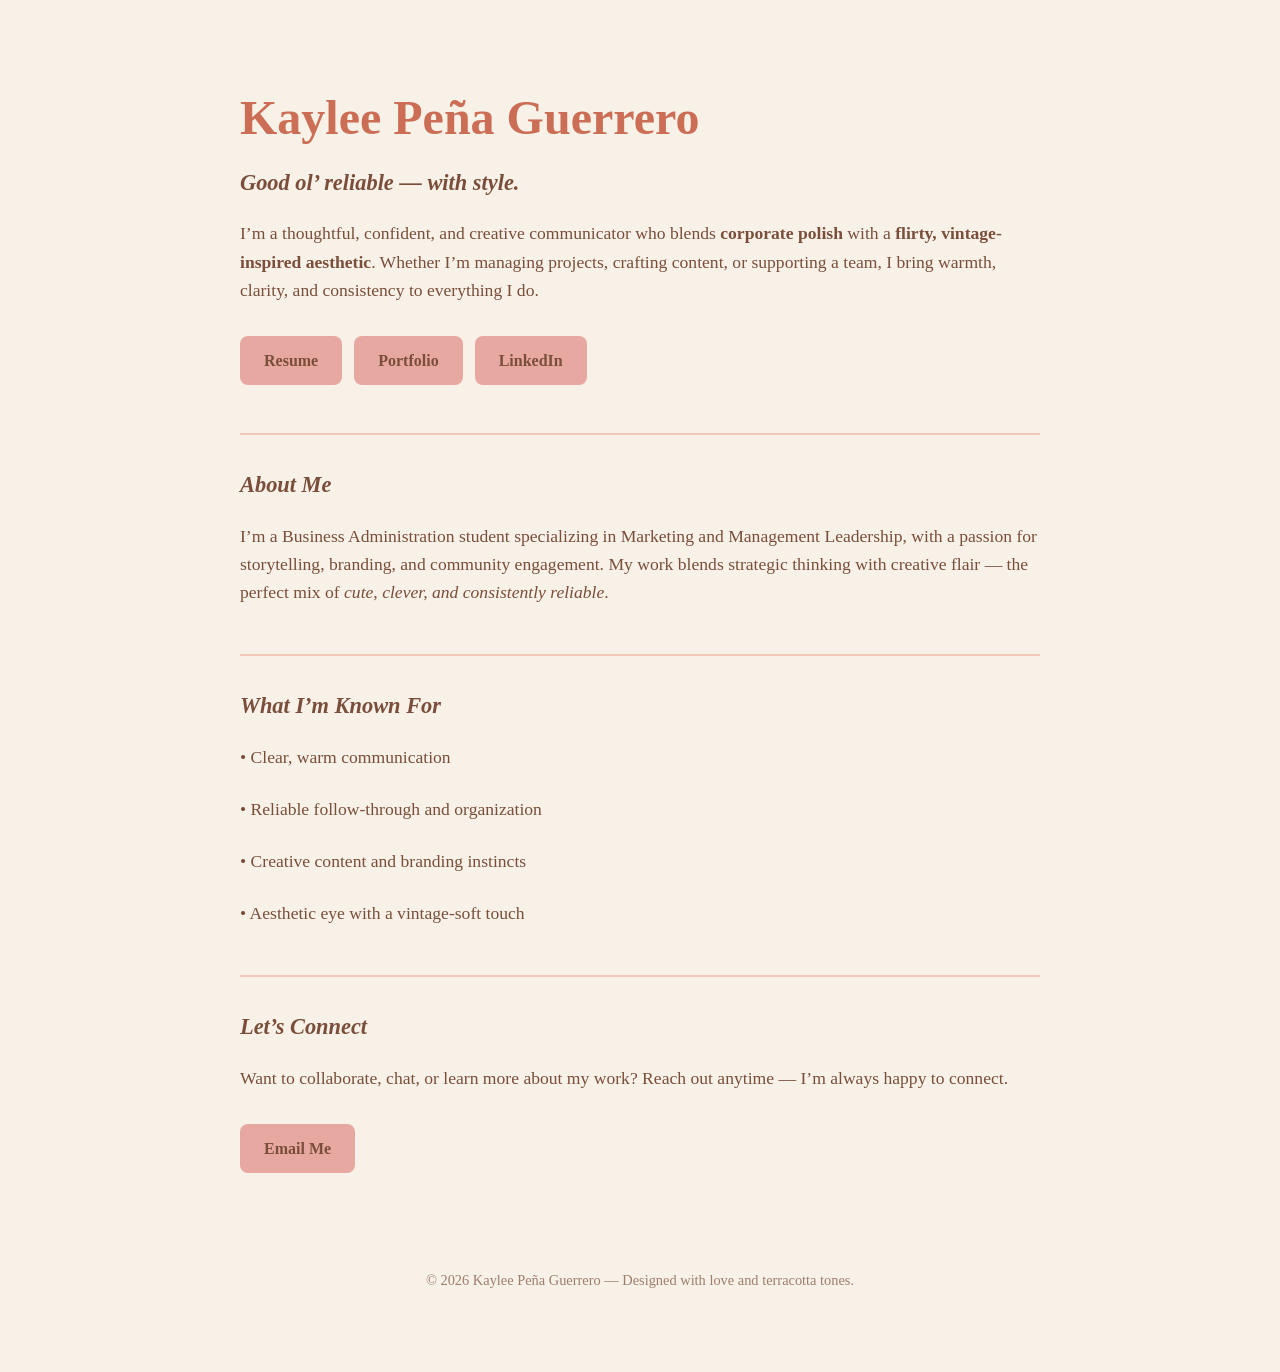
==== index.html @ cc45a19a "Add initial HTML structure for personal webpage This file contains the HTML structure and styling fo" ====
<!DOCTYPE html>
<html lang="en">
<head>
  <meta charset="UTF-8">
  <meta name="viewport" content="width=device-width, initial-scale=1.0">
  <title>Kaylee Peña Guerrero</title>

  <style>
    /* ---------- BRAND COLORS ---------- */
    :root {
      --blush: #E7A8A1;
      --peach: #F2C9B8;
      --cream: #F7F1E8;
      --terracotta: #CB6E55;
      --brown: #7A4E3A;
    }

    /* ---------- GLOBAL STYLES ---------- */
    body {
      margin: 0;
      padding: 0;
      font-family: "Georgia", serif;
      background-color: var(--cream);
      color: var(--brown);
      line-height: 1.6;
    }

    .container {
      max-width: 800px;
      margin: 0 auto;
      padding: 3rem 1.5rem;
    }

    h1 {
      font-size: 3rem;
      margin-bottom: 0.5rem;
      color: var(--terracotta);
      font-weight: 700;
    }

    h2 {
      font-size: 1.4rem;
      margin-top: 0;
      color: var(--brown);
      font-style: italic;
    }

    p {
      font-size: 1.1rem;
      margin-bottom: 1.5rem;
    }

    /* ---------- BUTTONS ---------- */
    .button {
      display: inline-block;
      padding: 0.75rem 1.5rem;
      margin: 0.5rem 0.5rem 0 0;
      background-color: var(--blush);
      color: var(--brown);
      text-decoration: none;
      border-radius: 8px;
      font-weight: bold;
      transition: 0.2s;
    }

    .button:hover {
      background-color: var(--terracotta);
      color: white;
    }

    /* ---------- SECTION DIVIDERS ---------- */
    .section {
      margin-top: 3rem;
      padding-top: 2rem;
      border-top: 2px solid var(--peach);
    }

    /* ---------- FOOTER ---------- */
    footer {
      text-align: center;
      margin-top: 4rem;
      padding: 2rem 0;
      font-size: 0.9rem;
      color: var(--brown);
      opacity: 0.7;
    }
  </style>
</head>

<body>
  <div class="container">

    <!-- ---------- HEADER ---------- -->
    <h1>Kaylee Peña Guerrero</h1>
    <h2>Good ol’ reliable — with style.</h2>

    <p>
      I’m a thoughtful, confident, and creative communicator who blends 
      <strong>corporate polish</strong> with a <strong>flirty, vintage-inspired aesthetic</strong>.
      Whether I’m managing projects, crafting content, or supporting a team, I bring warmth,
      clarity, and consistency to everything I do.
    </p>

    <!-- ---------- BUTTONS ---------- -->
    <a href="#" class="button">Resume</a>
    <a href="#" class="button">Portfolio</a>
    <a href="#" class="button">LinkedIn</a>

    <!-- ---------- ABOUT SECTION ---------- -->
    <div class="section">
      <h2>About Me</h2>
      <p>
        I’m a Business Administration student specializing in Marketing and Management Leadership,
        with a passion for storytelling, branding, and community engagement. My work blends
        strategic thinking with creative flair — the perfect mix of <em>cute, clever, and consistently reliable</em>.
      </p>
    </div>

    <!-- ---------- SKILLS SECTION ---------- -->
    <div class="section">
      <h2>What I’m Known For</h2>
      <p>• Clear, warm communication</p>
      <p>• Reliable follow-through and organization</p>
      <p>• Creative content and branding instincts</p>
      <p>• Aesthetic eye with a vintage-soft touch</p>
    </div>

    <!-- ---------- CONTACT SECTION ---------- -->
    <div class="section">
      <h2>Let’s Connect</h2>
      <p>
        Want to collaborate, chat, or learn more about my work?  
        Reach out anytime — I’m always happy to connect.
      </p>
      <a href="mailto:your-email@example.com" class="button">Email Me</a>
    </div>

    <!-- ---------- FOOTER ---------- -->
    <footer>
      © 2026 Kaylee Peña Guerrero — Designed with love and terracotta tones.
    </footer>

  </div>
</body>
</html>
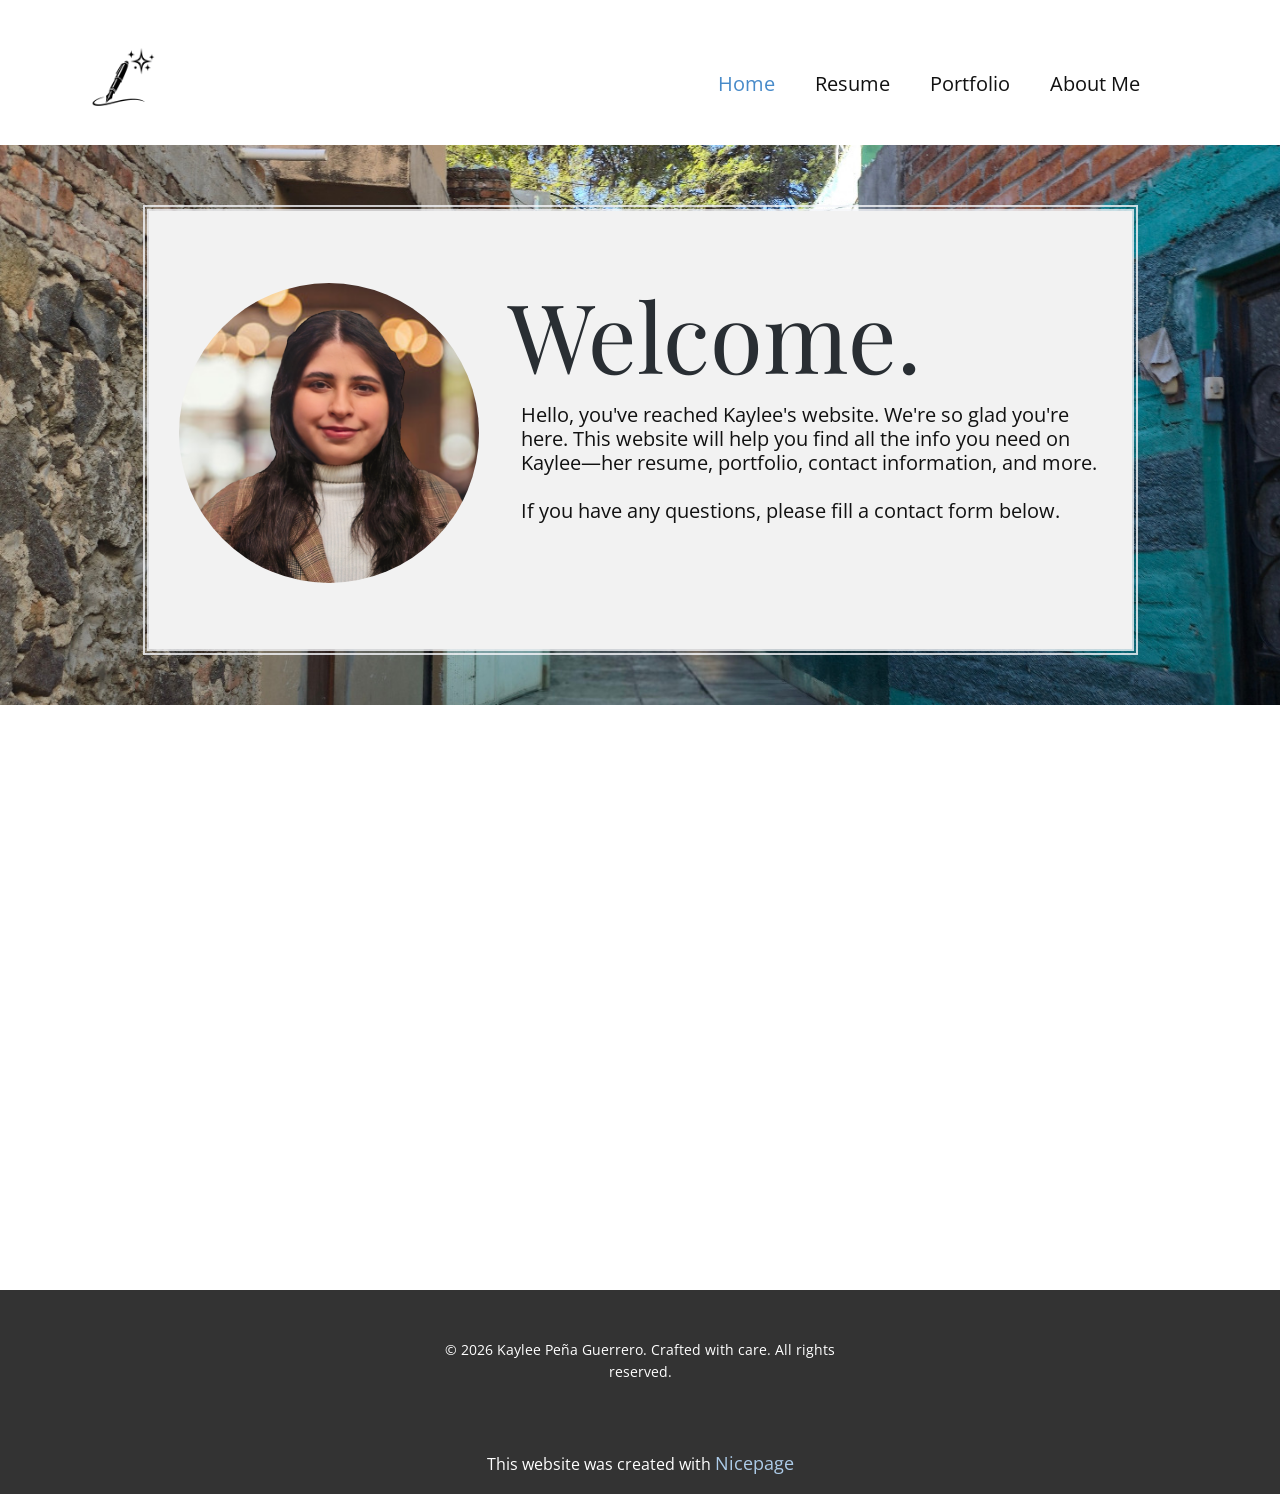
==== commit 4affff3b: "Add files via upload" ====
--- a/index.html
+++ b/index.html
@@ -1,145 +1,134 @@
 <!DOCTYPE html>
-<html lang="en">
-<head>
-  <meta charset="UTF-8">
-  <meta name="viewport" content="width=device-width, initial-scale=1.0">
-  <title>Kaylee Peña Guerrero</title>
-
-  <style>
-    /* ---------- BRAND COLORS ---------- */
-    :root {
-      --blush: #E7A8A1;
-      --peach: #F2C9B8;
-      --cream: #F7F1E8;
-      --terracotta: #CB6E55;
-      --brown: #7A4E3A;
-    }
-
-    /* ---------- GLOBAL STYLES ---------- */
-    body {
-      margin: 0;
-      padding: 0;
-      font-family: "Georgia", serif;
-      background-color: var(--cream);
-      color: var(--brown);
-      line-height: 1.6;
-    }
-
-    .container {
-      max-width: 800px;
-      margin: 0 auto;
-      padding: 3rem 1.5rem;
-    }
-
-    h1 {
-      font-size: 3rem;
-      margin-bottom: 0.5rem;
-      color: var(--terracotta);
-      font-weight: 700;
-    }
-
-    h2 {
-      font-size: 1.4rem;
-      margin-top: 0;
-      color: var(--brown);
-      font-style: italic;
-    }
-
-    p {
-      font-size: 1.1rem;
-      margin-bottom: 1.5rem;
-    }
-
-    /* ---------- BUTTONS ---------- */
-    .button {
-      display: inline-block;
-      padding: 0.75rem 1.5rem;
-      margin: 0.5rem 0.5rem 0 0;
-      background-color: var(--blush);
-      color: var(--brown);
-      text-decoration: none;
-      border-radius: 8px;
-      font-weight: bold;
-      transition: 0.2s;
-    }
-
-    .button:hover {
-      background-color: var(--terracotta);
-      color: white;
-    }
-
-    /* ---------- SECTION DIVIDERS ---------- */
-    .section {
-      margin-top: 3rem;
-      padding-top: 2rem;
-      border-top: 2px solid var(--peach);
-    }
-
-    /* ---------- FOOTER ---------- */
-    footer {
-      text-align: center;
-      margin-top: 4rem;
-      padding: 2rem 0;
-      font-size: 0.9rem;
-      color: var(--brown);
-      opacity: 0.7;
-    }
-  </style>
-</head>
-
-<body>
-  <div class="container">
-
-    <!-- ---------- HEADER ---------- -->
-    <h1>Kaylee Peña Guerrero</h1>
-    <h2>Good ol’ reliable — with style.</h2>
-
-    <p>
-      I’m a thoughtful, confident, and creative communicator who blends 
-      <strong>corporate polish</strong> with a <strong>flirty, vintage-inspired aesthetic</strong>.
-      Whether I’m managing projects, crafting content, or supporting a team, I bring warmth,
-      clarity, and consistency to everything I do.
-    </p>
-
-    <!-- ---------- BUTTONS ---------- -->
-    <a href="#" class="button">Resume</a>
-    <a href="#" class="button">Portfolio</a>
-    <a href="#" class="button">LinkedIn</a>
-
-    <!-- ---------- ABOUT SECTION ---------- -->
-    <div class="section">
-      <h2>About Me</h2>
-      <p>
-        I’m a Business Administration student specializing in Marketing and Management Leadership,
-        with a passion for storytelling, branding, and community engagement. My work blends
-        strategic thinking with creative flair — the perfect mix of <em>cute, clever, and consistently reliable</em>.
-      </p>
-    </div>
-
-    <!-- ---------- SKILLS SECTION ---------- -->
-    <div class="section">
-      <h2>What I’m Known For</h2>
-      <p>• Clear, warm communication</p>
-      <p>• Reliable follow-through and organization</p>
-      <p>• Creative content and branding instincts</p>
-      <p>• Aesthetic eye with a vintage-soft touch</p>
-    </div>
-
-    <!-- ---------- CONTACT SECTION ---------- -->
-    <div class="section">
-      <h2>Let’s Connect</h2>
-      <p>
-        Want to collaborate, chat, or learn more about my work?  
-        Reach out anytime — I’m always happy to connect.
-      </p>
-      <a href="mailto:your-email@example.com" class="button">Email Me</a>
-    </div>
-
-    <!-- ---------- FOOTER ---------- -->
-    <footer>
-      © 2026 Kaylee Peña Guerrero — Designed with love and terracotta tones.
-    </footer>
-
-  </div>
-</body>
-</html>
+<html style="font-size: 16px;" lang="en"><head>
+    <meta name="viewport" content="width=device-width, initial-scale=1.0">
+    <meta charset="utf-8">
+    <meta name="keywords" content="Welcome.​​, ​Get in Touch">
+    <meta name="description" content="">
+    <title>Home</title>
+    <link rel="stylesheet" href="nicepage.css" media="screen">
+<link rel="stylesheet" href="index.css" media="screen">
+    <script class="u-script" type="text/javascript" src="jquery.js" defer=""></script>
+    <script class="u-script" type="text/javascript" src="nicepage.js" defer=""></script>
+    <meta name="generator" content="Nicepage 8.3.10, nicepage.com">
+    
+    
+    
+    
+    
+    <link id="u-page-google-font" rel="stylesheet" href="https://fonts.googleapis.com/css2?display=swap&amp;family=Roboto:ital,wght@0,100;0,200;0,300;0,400;0,500;0,600;0,700;0,800;0,900;1,100;1,200;1,300;1,400;1,500;1,600;1,700;1,800;1,900&amp;family=Open+Sans:ital,wght@0,300;0,400;0,500;0,600;0,700;0,800;1,300;1,400;1,500;1,600;1,700;1,800&amp;family=Playfair+Display:ital,wght@0,400;0,500;0,600;0,700;0,800;0,900;1,400;1,500;1,600;1,700;1,800;1,900">
+    <script type="application/ld+json">{
+		"@context": "http://schema.org",
+		"@type": "Organization",
+		"name": "",
+		"url": "/",
+		"logo": "images/Copilot_20260319_022732.png"
+}</script>
+    <meta name="theme-color" content="#478ac9">
+    <meta property="og:title" content="Home">
+    <meta property="og:type" content="website">
+    <link rel="canonical" href="/">
+  <meta name="referrer" content="origin"><meta data-intl-tel-input-cdn-path="intlTelInput/"></head>
+  <body data-home-page="https://website6631540.nicepage.io/Home.html?version=8731c1a5-38ab-6ea3-031c-cf91dae11a46" data-home-page-title="Home" data-path-to-root="./" data-include-products="false" class="u-body u-clearfix u-xl-mode" data-lang="en"><header class="u-clearfix u-header u-header" id="header"><div class="u-clearfix u-sheet u-valign-middle-lg u-valign-middle-sm u-sheet-1">
+        <a href="./" data-page-id="214201753" class="u-image u-logo u-image-1" data-image-width="1024" data-image-height="1024">
+          <img src="images/Copilot_20260319_022732.png" class="u-logo-image u-logo-image-1" title="Home">
+        </a>
+        <nav class="u-menu u-menu-one-level u-offcanvas u-menu-1" role="navigation">
+          <div class="menu-collapse" style="font-size: 1.25rem; letter-spacing: 0px;">
+            <a class="u-button-style u-custom-left-right-menu-spacing u-custom-padding-bottom u-custom-top-bottom-menu-spacing u-hamburger-link u-nav-link u-text-active-palette-1-base u-text-hover-palette-2-base u-hamburger-link-1" href="#" tabindex="-1" aria-label="Open menu" aria-controls="70d4">
+              <svg class="u-svg-link" viewBox="0 0 24 24"><use xlink:href="#menu-hamburger"></use></svg>
+              <svg class="u-svg-content" version="1.1" id="menu-hamburger" viewBox="0 0 16 16" x="0px" y="0px" xmlns:xlink="http://www.w3.org/1999/xlink" xmlns="http://www.w3.org/2000/svg"><g><rect y="1" width="16" height="2"></rect><rect y="7" width="16" height="2"></rect><rect y="13" width="16" height="2"></rect>
+</g></svg>
+            </a>
+          </div>
+          <div class="u-custom-menu u-nav-container">
+            <ul class="u-nav u-unstyled u-nav-1" role="menubar"><li role="none" class="u-nav-item"><a role="menuitem" class="u-button-style u-nav-link u-text-active-palette-1-base u-text-hover-palette-2-base u-nav-link-2" href="./">Home</a>
+</li><li role="none" class="u-nav-item"><a role="menuitem" class="u-button-style u-nav-link u-text-active-palette-1-base u-text-hover-palette-2-base u-nav-link-2" href="Resume.html">Resume</a>
+</li><li role="none" class="u-nav-item"><a role="menuitem" class="u-button-style u-nav-link u-text-active-palette-1-base u-text-hover-palette-2-base u-nav-link-2" href="Portfolio.html">Portfolio</a>
+</li><li role="none" class="u-nav-item"><a role="menuitem" class="u-button-style u-nav-link u-text-active-palette-1-base u-text-hover-palette-2-base u-nav-link-2" href="About-Me.html">About Me</a>
+</li></ul>
+          </div>
+          <div class="u-custom-menu u-nav-container-collapse" id="70d4" role="region" aria-label="Menu panel">
+            <div class="u-black u-container-style u-inner-container-layout u-opacity u-opacity-95 u-sidenav">
+              <div class="u-inner-container-layout u-sidenav-overflow">
+                <div class="u-menu-close" tabindex="-1" aria-label="Close menu"></div>
+                <ul class="u-align-center u-nav u-popupmenu-items u-unstyled u-nav-2" role="menubar"><li role="none" class="u-nav-item"><a role="menuitem" class="u-button-style u-nav-link" href="./">Home</a>
+</li><li role="none" class="u-nav-item"><a role="menuitem" class="u-button-style u-nav-link" href="Resume.html">Resume</a>
+</li><li role="none" class="u-nav-item"><a role="menuitem" class="u-button-style u-nav-link" href="Portfolio.html">Portfolio</a>
+</li><li role="none" class="u-nav-item"><a role="menuitem" class="u-button-style u-nav-link" href="About-Me.html">About Me</a>
+</li></ul>
+              </div>
+            </div>
+            <div class="u-black u-menu-overlay u-opacity u-opacity-70"></div>
+          </div>
+        </nav>
+      </div></header>
+    <section class="u-clearfix u-image u-section-1" id="block-1" data-image-width="3000" data-image-height="4000">
+      <div class="u-clearfix u-sheet u-sheet-1">
+        <div class="u-align-left u-border-6 u-border-color-var u-container-align-left u-container-style u-gradient u-group u-group-1">
+          <div class="u-container-layout u-container-layout-1">
+            <h1 class="u-custom-font u-font-playfair-display u-text u-text-default u-text-palette-1-dark-3 u-title u-text-1">Welcome. </h1>
+            <img class="u-image u-image-circle u-preserve-proportions u-image-1" src="images/NeutralPinkModernCircleShapeLinkedInProfilePicture.png" alt="" data-image-width="800" data-image-height="800">
+            <h3 class="u-custom-font u-text u-text-font u-text-2">Hello, you've reached Kaylee's website. We're so glad you're here. This website will help you find all the info you need on Kaylee—​her resume, portfolio, contact information, and more.<br>
+              <br>If you have any questions, please fill a contact form below.
+            </h3>
+          </div>
+        </div>
+      </div>
+    </section>
+    <section class="u-align-center u-clearfix u-container-align-center u-section-2" id="block-3">
+      <div class="u-clearfix u-sheet u-valign-middle u-sheet-1">
+        <div class="data-layout-selected u-clearfix u-expanded-width u-gutter-22 u-layout-wrap u-layout-wrap-1">
+          <div class="u-layout">
+            <div class="u-layout-row">
+              <div class="u-align-center u-container-align-center u-container-align-center-md u-container-align-center-sm u-container-align-center-xs u-container-align-left-lg u-container-align-left-xl u-container-style u-layout-cell u-right-cell u-shape-rectangle u-size-26-lg u-size-26-xl u-size-60-md u-size-60-sm u-size-60-xs u-layout-cell-1" data-animation-name="customAnimationIn" data-animation-duration="1250" data-animation-delay="500">
+                <div class="u-container-layout u-container-layout-1">
+                  <h2 class="u-align-center-md u-align-center-sm u-align-center-xs u-align-left-lg u-align-left-xl u-text u-text-default u-text-1"> Get in Touch</h2>
+                  <p class="u-align-center-md u-align-center-sm u-align-center-xs u-align-left-lg u-align-left-xl u-text u-text-default u-text-2">Kaylee would love to connect with you. Please send her an email or fill out the contact form and she'll reach out. </p>
+                  <a href="#" class="u-active-none u-align-center-md u-align-center-sm u-align-center-xs u-border-1 u-border-active-palette-1-base u-border-hover-palette-1-base u-border-no-left u-border-no-right u-border-no-top u-border-palette-1-base u-btn u-button-link u-button-style u-hover-none u-none u-text-active-palette-1-base u-text-body-color u-text-hover-palette-1-base u-btn-1" data-animation-name="" data-animation-duration="0" data-animation-delay="0" data-animation-direction="">kayleepenaguerrero@gmail.com </a>
+                </div>
+              </div>
+              <div class="u-align-center u-container-align-center u-container-style u-layout-cell u-shape-rectangle u-size-34-lg u-size-34-xl u-size-60-md u-size-60-sm u-size-60-xs u-layout-cell-2" data-animation-name="customAnimationIn" data-animation-duration="1500" data-animation-delay="500">
+                <div class="u-container-layout u-valign-top u-container-layout-2">
+                  <div class="u-expanded-width u-form u-form-1">
+                    <form action="https://service.nicepagesrv.com/form/v4/form-process" class="u-clearfix u-form-spacing-15 u-form-vertical u-inner-form" style="padding: 0;" source="email" name="form">
+                      <div class="u-form-group u-form-name">
+                        <label for="name-daf4" class="u-label">Name</label>
+                        <input type="text" placeholder="Enter your Name" id="name-daf4" name="name" class="u-border-2 u-border-black u-border-no-left u-border-no-right u-border-no-top u-input u-input-rectangle" required="">
+                      </div>
+                      <div class="u-form-email u-form-group">
+                        <label for="email-daf4" class="u-label">Email</label>
+                        <input type="email" placeholder="Enter a valid email address" id="email-daf4" name="email" class="u-border-2 u-border-black u-border-no-left u-border-no-right u-border-no-top u-input u-input-rectangle" required="">
+                      </div>
+                      <div class="u-form-group u-form-message">
+                        <label for="message-daf4" class="u-label">Message</label>
+                        <textarea placeholder="" rows="4" cols="50" id="message-daf4" name="message" class="u-border-2 u-border-black u-border-no-left u-border-no-right u-border-no-top u-input u-input-rectangle" required=""></textarea>
+                      </div>
+                      <div class="u-align-left u-form-group u-form-submit">
+                        <a href="#" class="u-active-palette-2-light-3 u-border-none u-btn u-btn-round u-btn-submit u-button-style u-hover-palette-2-dark-1 u-palette-2-light-1 u-radius-50 u-btn-2">Submit</a>
+                        <input type="submit" value="submit" class="u-form-control-hidden">
+                      </div>
+                      <div class="u-form-send-message u-form-send-success">Thank you! Your message has been sent.</div>
+                      <div class="u-form-send-error u-form-send-message">Unable to send your message. Please fix errors then try again.</div>
+                      <input type="hidden" value="" name="recaptchaResponse">
+                      <input type="hidden" name="formServices" value="08a7476d-115b-514a-29f6-30521502b959">
+                    </form>
+                  </div>
+                </div>
+              </div>
+            </div>
+          </div>
+        </div>
+      </div>
+    </section>
+    
+    
+    
+    
+    <footer class="u-align-center u-clearfix u-container-align-center u-footer u-grey-80 u-footer" id="footer"><div class="u-clearfix u-sheet u-sheet-1">
+        <p class="u-align-center u-small-text u-text u-text-variant u-text-1">© 2026 Kaylee Peña Guerrero. Crafted with care. All rights reserved.<br>
+        </p>
+      </div></footer>
+    <section class="u-backlink u-clearfix u-grey-80"> This website was created with <a href="https://nicepage.com">Nicepage</a>
+    </section>
+  
+</body></html>
--- a/nicepage.css
+++ b/nicepage.css
@@ -0,0 +1,46380 @@
+/*begin-commonstyles library*//*!
+ * froala_editor v4.0.6 (https://www.froala.com/wysiwyg-editor)
+ * License https://froala.com/wysiwyg-editor/terms/
+ * Copyright 2014-2021 Froala Labs
+ */
+
+.fr-clearfix::after {
+  clear: both;
+  display: block;
+  content: "";
+  height: 0; }
+
+.fr-hide-by-clipping {
+  position: absolute;
+  width: 1px;
+  height: 1px;
+  padding: 0;
+  margin: -1px;
+  overflow: hidden;
+  clip: rect(0, 0, 0, 0);
+  border: 0; }
+
+.fr-view img.fr-rounded, .fr-view .fr-img-caption.fr-rounded img {
+  border-radius: 10px;
+  -moz-border-radius: 10px;
+  -webkit-border-radius: 10px;
+  -moz-background-clip: padding;
+  -webkit-background-clip: padding-box;
+  background-clip: padding-box; }
+
+.fr-view img.fr-shadow, .fr-view .fr-img-caption.fr-shadow img {
+  -webkit-box-shadow: 10px 10px 5px 0px #cccccc;
+  -moz-box-shadow: 10px 10px 5px 0px #cccccc;
+  box-shadow: 10px 10px 5px 0px #cccccc; }
+
+.fr-view img.fr-bordered, .fr-view .fr-img-caption.fr-bordered img {
+  border: solid 5px #CCC; }
+
+.fr-view img.fr-bordered {
+  -webkit-box-sizing: content-box;
+  -moz-box-sizing: content-box;
+  box-sizing: content-box; }
+
+.fr-view .fr-img-caption.fr-bordered img {
+  -webkit-box-sizing: border-box;
+  -moz-box-sizing: border-box;
+  box-sizing: border-box; }
+
+.fr-view {
+  word-wrap: break-word; }
+  .fr-view span[style~="color:"] a {
+    color: inherit; }
+  .fr-view strong {
+    font-weight: 700; }
+  .fr-view table[border='0'] td:not([class]), .fr-view table[border='0'] th:not([class]), .fr-view table[border='0'] td[class=""], .fr-view table[border='0'] th[class=""] {
+    border-width: 0px; }
+  .fr-view table {
+    border: none;
+    border-collapse: collapse;
+    empty-cells: show;
+    max-width: 100%; }
+    .fr-view table td {
+      min-width: 5px; }
+    .fr-view table.fr-dashed-borders td, .fr-view table.fr-dashed-borders th {
+      border-style: dashed; }
+    .fr-view table.fr-alternate-rows tbody tr:nth-child(2n) {
+      background: whitesmoke; }
+    .fr-view table td, .fr-view table th {
+      border: 1px solid #DDD; }
+      .fr-view table td:empty, .fr-view table th:empty {
+        height: 20px; }
+      .fr-view table td.fr-highlighted, .fr-view table th.fr-highlighted {
+        border: 1px double red; }
+      .fr-view table td.fr-thick, .fr-view table th.fr-thick {
+        border-width: 2px; }
+    .fr-view table th {
+      background: #ececec; }
+  .fr-view hr {
+    clear: both;
+    user-select: none;
+    -o-user-select: none;
+    -moz-user-select: none;
+    -khtml-user-select: none;
+    -webkit-user-select: none;
+    -ms-user-select: none;
+    break-after: always;
+    page-break-after: always; }
+  .fr-view .fr-file {
+    position: relative; }
+    .fr-view .fr-file::after {
+      position: relative;
+      content: "\1F4CE";
+      font-weight: normal; }
+  .fr-view pre {
+    white-space: pre-wrap;
+    word-wrap: break-word;
+    overflow: visible; }
+/*  .fr-view[dir="rtl"] blockquote {
+    border-left: none;
+    border-right: solid 2px #5E35B1;
+    margin-right: 0;
+    padding-right: 5px;
+    padding-left: 0; }
+    .fr-view[dir="rtl"] blockquote blockquote {
+      border-color: #00BCD4; }
+      .fr-view[dir="rtl"] blockquote blockquote blockquote {
+        border-color: #43A047; }
+  .fr-view blockquote {
+    border-left: solid 2px #5E35B1;
+    margin-left: 0;
+    padding-left: 5px;
+    color: #5E35B1; }
+    .fr-view blockquote blockquote {
+      border-color: #00BCD4;
+      color: #00BCD4; }
+      .fr-view blockquote blockquote blockquote {
+        border-color: #43A047;
+        color: #43A047; } */
+  .fr-view span.fr-emoticon {
+    font-weight: normal;
+    font-family: "Apple Color Emoji","Segoe UI Emoji","NotoColorEmoji","Segoe UI Symbol","Android Emoji","EmojiSymbols";
+    display: inline;
+    line-height: 0; }
+    .fr-view span.fr-emoticon.fr-emoticon-img {
+      background-repeat: no-repeat !important;
+      font-size: inherit;
+      height: 1em;
+      width: 1em;
+      min-height: 20px;
+      min-width: 20px;
+      display: inline-block;
+      margin: -.1em .1em .1em;
+      line-height: 1;
+      vertical-align: middle; }
+  .fr-view .fr-text-gray {
+    color: #AAA !important; }
+  .fr-view .fr-text-bordered {
+    border-top: solid 1px #222;
+    border-bottom: solid 1px #222;
+    padding: 10px 0; }
+  .fr-view .fr-text-spaced {
+    letter-spacing: 1px; }
+  .fr-view .fr-text-uppercase {
+    text-transform: uppercase; }
+  .fr-view .fr-class-highlighted {
+    background-color: #ffff00; }
+  .fr-view .fr-class-code {
+    border-color: #cccccc;
+    border-radius: 2px;
+    -moz-border-radius: 2px;
+    -webkit-border-radius: 2px;
+    -moz-background-clip: padding;
+    -webkit-background-clip: padding-box;
+    background-clip: padding-box;
+    background: #f5f5f5;
+    padding: 10px;
+    font-family: "Courier New", Courier, monospace; }
+  .fr-view .fr-class-transparency {
+    opacity: 0.5; }
+  .fr-view img {
+    position: relative;
+    max-width: 100%; }
+    .fr-view img.fr-dib {
+      margin: 10px auto;
+      display: block;
+      float: none;
+      vertical-align: top; }
+      .fr-view img.fr-dib.fr-fil {
+        margin-left: 0;
+        text-align: left; }
+      .fr-view img.fr-dib.fr-fir {
+        margin-right: 0;
+        text-align: right; }
+    .fr-view img.fr-dii {
+      display: inline-block;
+      float: none;
+      vertical-align: bottom;
+      margin-left: 5px;
+      margin-right: 5px;
+      max-width: calc(100% - (2 * 5px)); }
+      .fr-view img.fr-dii.fr-fil {
+        float: left;
+        margin: 10px 15px 10px 0;
+        max-width: calc(100% - 5px); }
+      .fr-view img.fr-dii.fr-fir {
+        float: right;
+        margin: 10px 0 10px 15px;
+        max-width: calc(100% - 5px); }
+  .fr-view span.fr-img-caption {
+    position: relative;
+    max-width: 100%; }
+    .fr-view span.fr-img-caption.fr-dib {
+      margin: 5px auto;
+      display: block;
+      float: none;
+      vertical-align: top; }
+      .fr-view span.fr-img-caption.fr-dib.fr-fil {
+        margin-left: 0;
+        text-align: left; }
+      .fr-view span.fr-img-caption.fr-dib.fr-fir {
+        margin-right: 0;
+        text-align: right; }
+    .fr-view span.fr-img-caption.fr-dii {
+      display: inline-block;
+      float: none;
+      vertical-align: bottom;
+      margin-left: 5px;
+      margin-right: 5px;
+      max-width: calc(100% - (2 * 5px)); }
+      .fr-view span.fr-img-caption.fr-dii.fr-fil {
+        float: left;
+        margin: 5px 5px 5px 0;
+        max-width: calc(100% - 5px); }
+      .fr-view span.fr-img-caption.fr-dii.fr-fir {
+        float: right;
+        margin: 5px 0 5px 5px;
+        max-width: calc(100% - 5px); }
+  .fr-view .fr-video {
+    text-align: center;
+    position: relative; }
+    .fr-view .fr-video.fr-rv {
+      padding-bottom: 56.25%;
+      padding-top: 30px;
+      height: 0;
+      overflow: hidden; }
+      .fr-view .fr-video.fr-rv > iframe, .fr-view .fr-video.fr-rv object, .fr-view .fr-video.fr-rv embed {
+        position: absolute !important;
+        top: 0;
+        left: 0;
+        width: 100%;
+        height: 100%; }
+    .fr-view .fr-video > * {
+      -webkit-box-sizing: content-box;
+      -moz-box-sizing: content-box;
+      box-sizing: content-box;
+      max-width: 100%;
+      border: none; }
+    .fr-view .fr-video.fr-dvb {
+      display: block;
+      clear: both; }
+      .fr-view .fr-video.fr-dvb.fr-fvl {
+        text-align: left; }
+      .fr-view .fr-video.fr-dvb.fr-fvr {
+        text-align: right; }
+    .fr-view .fr-video.fr-dvi {
+      display: inline-block; }
+      .fr-view .fr-video.fr-dvi.fr-fvl {
+        float: left; }
+      .fr-view .fr-video.fr-dvi.fr-fvr {
+        float: right; }
+  .fr-view a.fr-strong {
+    font-weight: 700; }
+  .fr-view a.fr-green {
+    color: green; }
+  .fr-view .fr-img-caption {
+    text-align: center; }
+    .fr-view .fr-img-caption .fr-img-wrap {
+      padding: 0;
+      margin: auto;
+      text-align: center;
+      width: 100%; }
+      .fr-view .fr-img-caption .fr-img-wrap a {
+        display: block; }
+      .fr-view .fr-img-caption .fr-img-wrap img {
+        display: block;
+        margin: auto;
+        width: 100%; }
+      .fr-view .fr-img-caption .fr-img-wrap > span {
+        margin: auto;
+        display: block;
+        padding: 5px 5px 10px;
+        font-size: 14px;
+        font-weight: initial;
+        -webkit-box-sizing: border-box;
+        -moz-box-sizing: border-box;
+        box-sizing: border-box;
+        -webkit-opacity: 0.9;
+        -moz-opacity: 0.9;
+        opacity: 0.9;
+        -ms-filter: "progid:DXImageTransform.Microsoft.Alpha(Opacity=0)";
+        width: 100%;
+        text-align: center; }
+  .fr-view button.fr-rounded, .fr-view input.fr-rounded, .fr-view textarea.fr-rounded {
+    border-radius: 10px;
+    -moz-border-radius: 10px;
+    -webkit-border-radius: 10px;
+    -moz-background-clip: padding;
+    -webkit-background-clip: padding-box;
+    background-clip: padding-box; }
+  .fr-view button.fr-large, .fr-view input.fr-large, .fr-view textarea.fr-large {
+    font-size: 24px; }
+
+/**
+ * Image style.
+ */
+a.fr-view.fr-strong {
+  font-weight: 700; }
+a.fr-view.fr-green {
+  color: green; }
+
+/**
+ * Link style.
+ */
+img.fr-view {
+  position: relative;
+  max-width: 100%; }
+  img.fr-view.fr-dib {
+    margin: 5px auto;
+    display: block;
+    float: none;
+    vertical-align: top; }
+    img.fr-view.fr-dib.fr-fil {
+      margin-left: 0;
+      text-align: left; }
+    img.fr-view.fr-dib.fr-fir {
+      margin-right: 0;
+      text-align: right; }
+  img.fr-view.fr-dii {
+    display: inline-block;
+    float: none;
+    vertical-align: bottom;
+    margin-left: 5px;
+    margin-right: 5px;
+    max-width: calc(100% - (2 * 5px)); }
+    img.fr-view.fr-dii.fr-fil {
+      float: left;
+      margin: 5px 5px 5px 0;
+      max-width: calc(100% - 5px); }
+    img.fr-view.fr-dii.fr-fir {
+      float: right;
+      margin: 5px 0 5px 5px;
+      max-width: calc(100% - 5px); }
+
+span.fr-img-caption.fr-view {
+  position: relative;
+  max-width: 100%; }
+  span.fr-img-caption.fr-view.fr-dib {
+    margin: 5px auto;
+    display: block;
+    float: none;
+    vertical-align: top; }
+    span.fr-img-caption.fr-view.fr-dib.fr-fil {
+      margin-left: 0;
+      text-align: left; }
+    span.fr-img-caption.fr-view.fr-dib.fr-fir {
+      margin-right: 0;
+      text-align: right; }
+  span.fr-img-caption.fr-view.fr-dii {
+    display: inline-block;
+    float: none;
+    vertical-align: bottom;
+    margin-left: 5px;
+    margin-right: 5px;
+    max-width: calc(100% - (2 * 5px)); }
+    span.fr-img-caption.fr-view.fr-dii.fr-fil {
+      float: left;
+      margin: 5px 5px 5px 0;
+      max-width: calc(100% - 5px); }
+    span.fr-img-caption.fr-view.fr-dii.fr-fir {
+      float: right;
+      margin: 5px 0 5px 5px;
+      max-width: calc(100% - 5px); }
+/*end-commonstyles library*/@charset "UTF-8";
+.u-hidden-block {
+  visibility: hidden!important;
+}
+.u-locked-block {
+  pointer-events: none!important;
+}
+/*! normalize.css v4.1.1 | MIT License | github.com/necolas/normalize.css */
+html {
+  font-family: sans-serif;
+  -ms-text-size-adjust: 100%;
+  -webkit-text-size-adjust: 100%;
+}
+body {
+  margin: 0;
+}
+article,
+aside,
+details,
+figcaption,
+figure,
+footer,
+header,
+main,
+menu,
+nav,
+section,
+summary {
+  display: block;
+}
+audio,
+canvas,
+progress,
+video {
+  display: inline-block;
+}
+audio:not([controls]) {
+  display: none;
+  height: 0;
+}
+progress {
+  vertical-align: baseline;
+}
+template,
+[hidden] {
+  display: none;
+}
+a {
+  background-color: transparent;
+  -webkit-text-decoration-skip: objects;
+}
+a:active,
+a:hover {
+  outline-width: 0;
+}
+abbr[title] {
+  border-bottom: none;
+  text-decoration: underline;
+}
+b,
+strong {
+  font-weight: inherit;
+  font-weight: bold;
+}
+dfn {
+  font-style: italic;
+}
+h1 {
+  font-size: 2em;
+  margin: 0.67em 0;
+}
+mark {
+  background-color: #ff0;
+  color: #000;
+}
+small {
+  font-size: 80%;
+}
+sub,
+sup {
+  font-size: 75%;
+  line-height: 0;
+  position: relative;
+  vertical-align: baseline;
+}
+sub {
+  bottom: -0.25em;
+}
+sup {
+  top: -0.5em;
+}
+img {
+  border-style: none;
+}
+svg:not(:root) {
+  overflow: hidden;
+}
+code,
+kbd,
+pre,
+samp {
+  font-family: monospace,monospace;
+  font-size: 1em;
+}
+hr {
+  box-sizing: content-box;
+  height: 0;
+  overflow: visible;
+}
+button,
+input,
+optgroup,
+select,
+textarea {
+  color: inherit;
+  font: inherit;
+  margin: 0;
+}
+optgroup {
+  font-weight: 700;
+}
+button,
+input {
+  overflow: visible;
+}
+button,
+select {
+  text-transform: none;
+}
+button,
+html [type="button"],
+[type="reset"],
+[type="submit"] {
+  -webkit-appearance: button;
+}
+button::-moz-focus-inner,
+[type="button"]::-moz-focus-inner,
+[type="reset"]::-moz-focus-inner,
+[type="submit"]::-moz-focus-inner {
+  border-style: none;
+  padding: 0;
+}
+button:-moz-focusring,
+[type="button"]:-moz-focusring,
+[type="reset"]:-moz-focusring,
+[type="submit"]:-moz-focusring {
+  outline: 1px dotted ButtonText;
+}
+fieldset {
+  border: 1px solid silver;
+  margin: 0 2px;
+  padding: 0.35em 0.625em 0.75em;
+}
+legend {
+  box-sizing: border-box;
+  color: inherit;
+  display: table;
+  max-width: 100%;
+  padding: 0;
+  white-space: normal;
+}
+textarea {
+  overflow: auto;
+  outline: none;
+}
+button,
+select,
+input,
+textarea {
+  outline: none;
+}
+[type="checkbox"],
+[type="radio"] {
+  box-sizing: border-box;
+  padding: 0;
+}
+[type="number"]::-webkit-inner-spin-button,
+[type="number"]::-webkit-outer-spin-button {
+  height: auto;
+}
+[type="search"] {
+  -webkit-appearance: textfield;
+  outline-offset: -2px;
+}
+[type="search"]::-webkit-search-cancel-button,
+[type="search"]::-webkit-search-decoration {
+  -webkit-appearance: none;
+}
+::-webkit-input-placeholder {
+  color: inherit;
+  opacity: 0.54;
+}
+::-webkit-file-upload-button {
+  -webkit-appearance: button;
+  font: inherit;
+}
+ul,
+ol {
+  padding-left: 20px;
+}
+/* Fade effect */
+/* Over effect */
+/* Slide effect */
+/* Over and Slide effect */
+/* Flip Left effect */
+/* Flip Right effect */
+/* Flip Top effect */
+/* Flip Bottom effect */
+/* Wobble Left effect */
+/* Wobble Right effect */
+/* Wobble top effect */
+/* Wobble bottom effect */
+/* Zoom and Rotate Effects */
+/* Utility */
+.u-over-slide {
+  position: absolute;
+  left: 0;
+  top: 0;
+  width: 100%;
+  height: 100%;
+}
+.u-background-effect {
+  overflow: hidden;
+}
+.u-background-effect ~ .u-container-layout {
+  cursor: pointer;
+}
+/* Fade effect */
+.u-effect-fade .u-over-slide {
+  opacity: 0;
+  transition: all 500ms ease;
+}
+.u-effect-fade:hover .u-over-slide,
+.u-effect-fade.u-effect-active .u-over-slide {
+  opacity: 1;
+}
+/* Over effect */
+.u-effect-over-left .u-over-slide {
+  transform: translate(-100%, 0);
+  transition: all 500ms ease;
+}
+.u-effect-over-left:hover .u-over-slide,
+.u-effect-over-left.u-effect-active .u-over-slide {
+  transform: translate(0, 0);
+}
+.u-effect-over-right .u-over-slide {
+  transform: translate(100%, 0);
+  transition: all 500ms ease;
+}
+.u-effect-over-right:hover .u-over-slide,
+.u-effect-over-right.u-effect-active .u-over-slide {
+  transform: translate(0, 0);
+}
+.u-effect-over-top .u-over-slide {
+  transform: translate(0, -100%);
+  transition: all 500ms ease;
+}
+.u-effect-over-top:hover .u-over-slide,
+.u-effect-over-top.u-effect-active .u-over-slide {
+  transform: translate(0, 0);
+}
+.u-effect-over-bottom .u-over-slide {
+  transform: translate(0, 100%);
+  transition: all 500ms ease;
+}
+.u-effect-over-bottom:hover .u-over-slide,
+.u-effect-over-bottom.u-effect-active .u-over-slide {
+  transform: translate(0, 0);
+}
+.u-effect-over-topleft .u-over-slide {
+  transform: translate(-100%, -100%);
+  transition: all 500ms ease;
+}
+.u-effect-over-topleft:hover .u-over-slide,
+.u-effect-over-topleft.u-effect-active .u-over-slide {
+  transform: translate(0, 0);
+}
+.u-effect-over-topright .u-over-slide {
+  transform: translate(100%, -100%);
+  transition: all 500ms ease;
+}
+.u-effect-over-topright:hover .u-over-slide,
+.u-effect-over-topright.u-effect-active .u-over-slide {
+  transform: translate(0, 0);
+}
+.u-effect-over-bottomleft .u-over-slide {
+  transform: translate(-100%, 100%);
+  transition: all 500ms ease;
+}
+.u-effect-over-bottomleft:hover .u-over-slide,
+.u-effect-over-bottomleft.u-effect-active .u-over-slide {
+  transform: translate(0, 0);
+}
+.u-effect-over-bottomright .u-over-slide {
+  transform: translate(100%, 100%);
+  transition: all 500ms ease;
+}
+.u-effect-over-bottomright:hover .u-over-slide,
+.u-effect-over-bottomright.u-effect-active .u-over-slide {
+  transform: translate(0, 0);
+}
+/* Slide effect */
+.u-effect-slide-left .u-over-slide {
+  transform: translate(-100%, 0);
+  transition: all 500ms ease;
+}
+.u-effect-slide-left:hover .u-over-slide,
+.u-effect-slide-left.u-effect-active .u-over-slide {
+  transform: translate(0, 0);
+}
+.u-effect-slide-left .u-back-slide {
+  transition: all 500ms ease;
+}
+.u-effect-slide-left:hover .u-back-slide,
+.u-effect-slide-left.u-effect-active .u-back-slide {
+  transform: translate(100%, 0);
+}
+.u-effect-slide-right .u-over-slide {
+  transform: translate(100%, 0);
+  transition: all 500ms ease;
+}
+.u-effect-slide-right:hover .u-over-slide,
+.u-effect-slide-right.u-effect-active .u-over-slide {
+  transform: translate(0, 0);
+}
+.u-effect-slide-right .u-back-slide {
+  transition: all 500ms ease;
+}
+.u-effect-slide-right:hover .u-back-slide,
+.u-effect-slide-right.u-effect-active .u-back-slide {
+  transform: translate(-100%, 0);
+}
+.u-effect-slide-top .u-over-slide {
+  transform: translate(0, -100%);
+  transition: all 500ms ease;
+}
+.u-effect-slide-top:hover .u-over-slide,
+.u-effect-slide-top.u-effect-active .u-over-slide {
+  transform: translate(0, 0);
+}
+.u-effect-slide-top .u-back-slide {
+  transition: all 500ms ease;
+}
+.u-effect-slide-top:hover .u-back-slide,
+.u-effect-slide-top.u-effect-active .u-back-slide {
+  transform: translate(0, 100%);
+}
+.u-effect-slide-bottom .u-over-slide {
+  transform: translate(0, 100%);
+  transition: all 500ms ease;
+}
+.u-effect-slide-bottom:hover .u-over-slide,
+.u-effect-slide-bottom.u-effect-active .u-over-slide {
+  transform: translate(0, 0);
+}
+.u-effect-slide-bottom .u-back-slide {
+  transition: all 500ms ease;
+}
+.u-effect-slide-bottom:hover .u-back-slide,
+.u-effect-slide-bottom.u-effect-active .u-back-slide {
+  transform: translate(0, -100%);
+}
+.u-effect-slide-topleft .u-over-slide {
+  transform: translate(-100%, -100%);
+  transition: all 500ms ease;
+}
+.u-effect-slide-topleft:hover .u-over-slide,
+.u-effect-slide-topleft.u-effect-active .u-over-slide {
+  transform: translate(0, 0);
+}
+.u-effect-slide-topleft .u-back-slide {
+  transition: all 500ms ease;
+}
+.u-effect-slide-topleft:hover .u-back-slide,
+.u-effect-slide-topleft.u-effect-active .u-back-slide {
+  transform: translate(100%, 100%);
+}
+.u-effect-slide-topright .u-over-slide {
+  transform: translate(100%, -100%);
+  transition: all 500ms ease;
+}
+.u-effect-slide-topright:hover .u-over-slide,
+.u-effect-slide-topright.u-effect-active .u-over-slide {
+  transform: translate(0, 0);
+}
+.u-effect-slide-topright .u-back-slide {
+  transition: all 500ms ease;
+}
+.u-effect-slide-topright:hover .u-back-slide,
+.u-effect-slide-topright.u-effect-active .u-back-slide {
+  transform: translate(-100%, 100%);
+}
+.u-effect-slide-bottomleft .u-over-slide {
+  transform: translate(-100%, 100%);
+  transition: all 500ms ease;
+}
+.u-effect-slide-bottomleft:hover .u-over-slide,
+.u-effect-slide-bottomleft.u-effect-active .u-over-slide {
+  transform: translate(0, 0);
+}
+.u-effect-slide-bottomleft .u-back-slide {
+  transition: all 500ms ease;
+}
+.u-effect-slide-bottomleft:hover .u-back-slide,
+.u-effect-slide-bottomleft.u-effect-active .u-back-slide {
+  transform: translate(100%, -100%);
+}
+.u-effect-slide-bottomright .u-over-slide {
+  transform: translate(100%, 100%);
+  transition: all 500ms ease;
+}
+.u-effect-slide-bottomright:hover .u-over-slide,
+.u-effect-slide-bottomright.u-effect-active .u-over-slide {
+  transform: translate(0, 0);
+}
+.u-effect-slide-bottomright .u-back-slide {
+  transition: all 500ms ease;
+}
+.u-effect-slide-bottomright:hover .u-back-slide,
+.u-effect-slide-bottomright.u-effect-active .u-back-slide {
+  transform: translate(-100%, -100%);
+}
+/* Flip */
+.u-effect-flip-left,
+.u-effect-flip-left .u-slidesWrapper {
+  perspective: 300px;
+}
+.u-effect-flip-left .u-over-slide {
+  opacity: 0;
+  transform: rotateY(180deg);
+  transform-origin: center left;
+  transition: transform 500ms ease, transform-origin 500ms ease, opacity 0ms ease 500ms;
+}
+.u-effect-flip-left:hover .u-over-slide,
+.u-effect-flip-left.u-effect-active .u-over-slide {
+  opacity: 1;
+  transform: rotateY(0deg);
+  transition: transform 500ms ease, transform-origin 500ms ease;
+}
+.u-effect-flip-right,
+.u-effect-flip-right .u-slidesWrapper {
+  perspective: 300px;
+}
+.u-effect-flip-right .u-over-slide {
+  opacity: 0;
+  transform: rotateY(-180deg);
+  transform-origin: center right;
+  transition: transform 500ms ease, transform-origin 500ms ease, opacity 0ms ease 500ms;
+}
+.u-effect-flip-right:hover .u-over-slide,
+.u-effect-flip-right.u-effect-active .u-over-slide {
+  opacity: 1;
+  transform: rotateY(0deg);
+  transition: transform 500ms ease, transform-origin 500ms ease;
+}
+.u-effect-flip-top,
+.u-effect-flip-top .u-slidesWrapper {
+  perspective: 300px;
+}
+.u-effect-flip-top .u-over-slide {
+  opacity: 0;
+  transform: rotateX(-180deg);
+  transform-origin: center top;
+  transition: transform 500ms ease, transform-origin 500ms ease, opacity 0ms ease 500ms;
+}
+.u-effect-flip-top:hover .u-over-slide,
+.u-effect-flip-top.u-effect-active .u-over-slide {
+  opacity: 1;
+  transform: rotateX(0deg);
+  transition: transform 500ms ease, transform-origin 500ms ease;
+}
+.u-effect-flip-bottom,
+.u-effect-flip-bottom .u-slidesWrapper {
+  perspective: 300px;
+}
+.u-effect-flip-bottom .u-over-slide {
+  opacity: 0;
+  transform: rotateX(180deg);
+  transform-origin: center bottom;
+  transition: transform 500ms ease, transform-origin 500ms ease, opacity 0ms ease 500ms;
+}
+.u-effect-flip-bottom:hover .u-over-slide,
+.u-effect-flip-bottom.u-effect-active .u-over-slide {
+  opacity: 1;
+  transform: rotateX(0deg);
+  transition: transform 500ms ease, transform-origin 500ms ease;
+}
+/* Wooble */
+.u-effect-wobble-left,
+.u-effect-wobble-left .u-slidesWrapper {
+  perspective: 300px;
+}
+.u-effect-wobble-left .u-over-slide {
+  opacity: 0;
+  transform: rotateY(130deg);
+  transform-origin: center left;
+  transition: transform 500ms ease, transform-origin 500ms ease, opacity 0ms ease 500ms;
+}
+.u-effect-wobble-left:hover .u-over-slide,
+.u-effect-wobble-left.u-effect-active .u-over-slide {
+  opacity: 1;
+  transform: rotateY(0deg);
+  transform-origin: center right;
+  transition: transform 500ms ease, transform-origin 500ms ease;
+}
+.u-effect-wobble-right,
+.u-effect-wobble-right .u-slidesWrapper {
+  perspective: 300px;
+}
+.u-effect-wobble-right .u-over-slide {
+  opacity: 0;
+  transform: rotateY(-130deg);
+  transform-origin: center right;
+  transition: transform 500ms ease, transform-origin 500ms ease, opacity 0ms ease 500ms;
+}
+.u-effect-wobble-right:hover .u-over-slide,
+.u-effect-wobble-right.u-effect-active .u-over-slide {
+  opacity: 1;
+  transform: rotateY(0deg);
+  transform-origin: center left;
+  transition: transform 500ms ease, transform-origin 500ms ease;
+}
+.u-effect-wobble-top,
+.u-effect-wobble-top .u-slidesWrapper {
+  perspective: 300px;
+}
+.u-effect-wobble-top .u-over-slide {
+  opacity: 0;
+  transform: rotateX(-130deg);
+  transform-origin: center top;
+  transition: transform 500ms ease, transform-origin 500ms ease, opacity 0ms ease 500ms;
+}
+.u-effect-wobble-top:hover .u-over-slide,
+.u-effect-wobble-top.u-effect-active .u-over-slide {
+  opacity: 1;
+  transform: rotateX(0deg);
+  transform-origin: center bottom;
+  transition: transform 500ms ease, transform-origin 500ms ease;
+}
+.u-effect-wobble-bottom,
+.u-effect-wobble-bottom .u-slidesWrapper {
+  perspective: 300px;
+}
+.u-effect-wobble-bottom .u-over-slide {
+  opacity: 0;
+  transform: rotateX(130deg);
+  transform-origin: center bottom;
+  transition: transform 500ms ease, transform-origin 500ms ease, opacity 0ms ease 500ms;
+}
+.u-effect-wobble-bottom:hover .u-over-slide,
+.u-effect-wobble-bottom.u-effect-active .u-over-slide {
+  opacity: 1;
+  transform: rotateX(0deg);
+  transform-origin: center top;
+  transition: transform 500ms ease, transform-origin 500ms ease;
+}
+/* Zoom */
+.u-effect-zoom .u-over-slide {
+  transition: transform 500ms ease;
+  transform: scale(0, 0);
+}
+.u-effect-zoom:hover .u-over-slide,
+.u-effect-zoom.u-effect-active .u-over-slide {
+  transform: scale(1, 1);
+}
+.u-effect-hover-zoom .u-back-slide,
+.u-effect-hover-zoom .u-background-effect-image {
+  transition: transform 500ms ease;
+  transform: scale(1);
+}
+.u-effect-hover-zoom:hover .u-back-slide,
+.u-effect-hover-zoom:hover .u-background-effect-image,
+.u-effect-hover-zoom.u-effect-active .u-back-slide,
+.u-effect-hover-zoom.u-effect-active .u-background-effect-image {
+  transform: scale(var(--effect-scale));
+}
+.u-effect-hover-zoomOut .u-back-slide,
+.u-effect-hover-zoomOut .u-background-effect-image {
+  transition: transform 500ms ease;
+  transform: scale(var(--effect-scale));
+}
+.u-effect-hover-zoomOut:hover .u-back-slide,
+.u-effect-hover-zoomOut:hover .u-background-effect-image,
+.u-effect-hover-zoomOut.u-effect-active .u-back-slide,
+.u-effect-hover-zoomOut.u-effect-active .u-background-effect-image {
+  transform: scale(1);
+}
+.u-effect-hover-liftUp > .u-background-effect {
+  overflow: visible;
+}
+.u-effect-hover-liftUp .u-back-slide,
+.u-effect-hover-liftUp .u-background-effect-image {
+  transition: transform 500ms ease;
+  transform: scale(1);
+}
+.u-effect-hover-liftUp:hover .u-back-slide,
+.u-effect-hover-liftUp.u-effect-active .u-back-slide,
+.u-effect-hover-liftUp:hover .u-background-effect-image,
+.u-effect-hover-liftUp.u-effect-active .u-background-effect-image {
+  transform: scale(var(--effect-scale));
+  z-index: 1;
+}
+.u-effect-hover-liftUp:hover > .u-container-layout {
+  z-index: 2;
+}
+.u-effect-zoom-rotate .u-over-slide {
+  transition: transform 500ms ease;
+  transform: rotate(0deg) scale(0, 0);
+}
+.u-effect-zoom-rotate:hover .u-over-slide,
+.u-effect-zoom-rotate.u-effect-active .u-over-slide {
+  transform: rotate(360deg) scale(1, 1);
+}
+.u-effect-zoom-rotateX .u-over-slide {
+  transition: transform 500ms ease;
+  transform: rotateX(0deg) scale(0, 0);
+}
+.u-effect-zoom-rotateX:hover .u-over-slide,
+.u-effect-zoom-rotateX.u-effect-active .u-over-slide {
+  transform: rotateX(360deg) scale(1, 1);
+}
+.u-effect-zoom-rotateY .u-over-slide {
+  transition: transform 500ms ease;
+  transform: rotateY(0deg) scale(0, 0);
+}
+.u-effect-zoom-rotateY:hover .u-over-slide,
+.u-effect-zoom-rotateY.u-effect-active .u-over-slide {
+  transform: rotateY(360deg) scale(1, 1);
+}
+.u-effect-hover-slide .u-back-image,
+.u-effect-hover-slide .u-background-effect-image {
+  transition-duration: 500ms;
+  transition-timing-function: ease;
+  transition-property: left, right, top, bottom;
+}
+.u-effect-hover-slide .u-effect-hover-slide-direction-right {
+  left: auto;
+}
+.u-effect-hover-slide .u-effect-hover-slide-direction-up {
+  top: auto;
+}
+.u-effect-hover-slide:hover .u-back-image.u-effect-hover-slide-direction-left,
+.u-effect-hover-slide:hover .u-background-effect-image.u-effect-hover-slide-direction-left,
+.u-effect-hover-slide.u-effect-active .u-back-image.u-effect-hover-slide-direction-left,
+.u-effect-hover-slide.u-effect-active .u-background-effect-image.u-effect-hover-slide-direction-left {
+  left: 0 !important;
+}
+.u-effect-hover-slide:hover .u-back-image.u-effect-hover-slide-direction-right,
+.u-effect-hover-slide:hover .u-background-effect-image.u-effect-hover-slide-direction-right,
+.u-effect-hover-slide.u-effect-active .u-back-image.u-effect-hover-slide-direction-right,
+.u-effect-hover-slide.u-effect-active .u-background-effect-image.u-effect-hover-slide-direction-right {
+  right: 0 !important;
+}
+.u-effect-hover-slide:hover .u-back-image.u-effect-hover-slide-direction-up,
+.u-effect-hover-slide:hover .u-background-effect-image.u-effect-hover-slide-direction-up,
+.u-effect-hover-slide.u-effect-active .u-back-image.u-effect-hover-slide-direction-up,
+.u-effect-hover-slide.u-effect-active .u-background-effect-image.u-effect-hover-slide-direction-up {
+  bottom: 0 !important;
+}
+.u-effect-hover-slide:hover .u-back-image.u-effect-hover-slide-direction-down,
+.u-effect-hover-slide:hover .u-background-effect-image.u-effect-hover-slide-direction-down,
+.u-effect-hover-slide.u-effect-active .u-back-image.u-effect-hover-slide-direction-down,
+.u-effect-hover-slide.u-effect-active .u-background-effect-image.u-effect-hover-slide-direction-down {
+  top: 0 !important;
+}
+.u-btn {
+  /*display: inline-block;*/
+  display: table;
+  /*TODO maye need another solution for negative marin*/
+  cursor: pointer;
+  color: inherit;
+  font-size: inherit;
+  font-family: inherit;
+  line-height: inherit;
+  letter-spacing: inherit;
+  text-transform: inherit;
+  font-style: inherit;
+  font-weight: inherit;
+  text-decoration: none;
+  border: 0 none transparent;
+  outline: none !important;
+  background-color: transparent;
+  margin: 0;
+  -webkit-text-decoration-skip: objects;
+  font-style: initial;
+  white-space: nowrap;
+  -webkit-user-select: none;
+      -ms-user-select: none;
+          user-select: none;
+  vertical-align: middle;
+  text-align: center;
+  padding: 10px 30px;
+  border-radius: 0;
+  --border-radius: 0;
+  align-self: flex-start;
+}
+.u-btn:focus,
+.u-btn:active:focus,
+.u-btn.active:focus {
+  outline: thin dotted;
+  outline: 5px auto -webkit-focus-ring-color;
+  outline-offset: -2px;
+}
+.u-btn:hover,
+.u-btn:focus {
+  text-decoration: none;
+}
+.u-btn:active,
+.u-btn.active {
+  outline: 0;
+  background-image: none;
+}
+.u-btn.disabled,
+.u-btn[disabled] {
+  opacity: 0.6;
+}
+.u-btn-circle {
+  border-radius: 50%;
+}
+.u-button-style.u-border-no-right.u-border-no-left.u-border-no-bottom,
+.u-button-style.u-border-no-top.u-border-no-left.u-border-no-bottom,
+.u-button-style.u-border-no-top.u-border-no-right.u-border-no-bottom,
+.u-button-style.u-border-no-top.u-border-no-right.u-border-no-left,
+.u-btn-rectangle {
+  border-radius: 0 !important;
+}
+.u-button-style {
+  transition-property: background-color, color, border-color;
+}
+.u-text a,
+.u-post-content a,
+.u-product-control.u-text a {
+  font-size: inherit !important;
+  font-family: inherit !important;
+  line-height: inherit !important;
+  letter-spacing: inherit !important;
+  text-transform: inherit !important;
+}
+.u-metadata a {
+  color: inherit !important;
+  font-size: inherit !important;
+  font-family: inherit !important;
+  line-height: inherit !important;
+  letter-spacing: inherit !important;
+  text-transform: inherit !important;
+  font-style: inherit !important;
+  font-weight: inherit !important;
+  text-decoration: none !important;
+  border: 0 none transparent !important;
+  outline: none !important !important;
+  background-color: transparent !important;
+  margin: 0 !important;
+  -webkit-text-decoration-skip: objects !important;
+}
+.u-filter-item a,
+.u-nav-link,
+.u-tab-link {
+  font-size: inherit;
+  font-family: inherit;
+  line-height: inherit;
+  letter-spacing: inherit;
+  text-transform: inherit;
+  text-decoration: inherit;
+}
+.u-text:not(ul):not(ol):not(p):not(.u-post-content):not(.u-block-content):not(.u-product-desc):not(.u-cart-block-content):not(.u-checkout-block-content) a {
+  color: inherit;
+}
+.u-text:not(ul):not(ol):not(p):not(.u-post-content):not(.u-block-content):not(.u-product-desc):not(.u-cart-block-content):not(.u-checkout-block-content) a,
+.u-text:not(ul):not(ol):not(p):not(.u-post-content):not(.u-block-content):not(.u-product-desc):not(.u-cart-block-content):not(.u-checkout-block-content) a:hover {
+  text-decoration: none;
+}
+.u-link,
+a {
+  border-top-width: 0;
+  border-left-width: 0;
+  border-right-width: 0;
+}
+.u-link {
+  display: table;
+  border-style: solid;
+  border-bottom-width: 0;
+  white-space: nowrap;
+  align-self: flex-start;
+}
+.u-link,
+.u-link:hover,
+.u-link:focus {
+  text-decoration: none;
+}
+.u-link:focus,
+.u-link:active:focus,
+.u-link.active:focus {
+  outline: thin dotted;
+  outline: 5px auto -webkit-focus-ring-color;
+  outline-offset: -2px;
+}
+.u-underline,
+.u-underline:hover {
+  text-decoration: underline;
+  border-bottom-width: 0;
+}
+.u-no-underline,
+.u-no-underline:hover {
+  text-decoration: none;
+  border-bottom-width: 0;
+}
+.u-block-content > :first-child,
+.u-product-desc > :first-child,
+.u-product-tab-pane > :first-child,
+.u-post-content > :first-child {
+  margin-top: 0;
+}
+.u-block-content > :last-child,
+.u-product-desc > :last-child,
+.u-product-tab-pane > :last-child,
+.u-post-content > :last-child {
+  margin-bottom: 0;
+}
+.u-block-content p,
+.u-product-desc p,
+.u-product-tab-pane p,
+.u-post-content p {
+  text-decoration: inherit !important;
+  color: inherit !important;
+  font-style: inherit !important;
+  font-size: inherit !important;
+  font-weight: inherit !important;
+  font-family: inherit !important;
+  line-height: inherit !important;
+  letter-spacing: inherit !important;
+  text-transform: inherit !important;
+}
+.u-logo {
+  color: inherit;
+  font-size: inherit;
+  font-family: inherit;
+  line-height: inherit;
+  letter-spacing: inherit;
+  text-transform: inherit;
+  font-style: inherit;
+  font-weight: inherit;
+  text-decoration: none;
+  border: 0 none transparent;
+  outline: none !important;
+  background-color: transparent;
+  margin: 0;
+  -webkit-text-decoration-skip: objects;
+}
+.u-image.u-logo {
+  display: table;
+  white-space: nowrap;
+}
+.u-image.u-logo img {
+  display: block;
+}
+.u-form-horizontal {
+  display: flex;
+  flex-flow: row;
+  align-items: center;
+  flex-grow: 1;
+}
+.u-input {
+  display: block;
+  width: 100%;
+  padding: 10px 12px;
+  background-image: none;
+  background-clip: padding-box;
+  border-width: 0;
+  border-radius: 3px;
+  transition: border-color ease-in-out 0.15s, box-shadow ease-in-out 0.15s;
+  background-color: transparent;
+  color: inherit;
+  height: auto;
+}
+.u-form-horizontal .u-form-group:not(.u-label-top) label,
+.u-form-horizontal .u-form-group:not(.u-label-top) input,
+.u-form-horizontal .u-form-select-wrapper,
+.u-form-horizontal .u-form-radio-button-wrapper {
+  display: flex;
+  align-items: center;
+  justify-content: center;
+  margin-bottom: 0;
+  flex-grow: 1;
+}
+.u-form-vertical {
+  display: flex;
+  flex-wrap: wrap;
+  align-items: flex-end;
+}
+.u-form-vertical.u-form-spacing-50,
+.u-form-vertical.u-form-spacing-50 .u-form-step {
+  margin-left: -50px;
+  width: calc(100% +  50px);
+  row-gap: 50px;
+}
+.u-form-vertical.u-form-spacing-50 .u-form-group:not(.u-image):not(.u-form-progress),
+.u-form-vertical.u-form-spacing-50 .u-form-step .u-form-group:not(.u-image):not(.u-form-progress) {
+  padding-left: 50px;
+}
+.u-form-vertical.u-form-spacing-50 .u-form-group.u-image,
+.u-form-vertical.u-form-spacing-50 .u-form-step .u-form-group.u-image {
+  margin-left: 50px !important;
+}
+.u-form-vertical.u-form-spacing-50 .u-form-group.u-form-line,
+.u-form-vertical.u-form-spacing-50 .u-form-step .u-form-group.u-form-line {
+  margin-left: 50px;
+}
+.u-form-vertical.u-form-spacing-49,
+.u-form-vertical.u-form-spacing-49 .u-form-step {
+  margin-left: -49px;
+  width: calc(100% +  49px);
+  row-gap: 49px;
+}
+.u-form-vertical.u-form-spacing-49 .u-form-group:not(.u-image):not(.u-form-progress),
+.u-form-vertical.u-form-spacing-49 .u-form-step .u-form-group:not(.u-image):not(.u-form-progress) {
+  padding-left: 49px;
+}
+.u-form-vertical.u-form-spacing-49 .u-form-group.u-image,
+.u-form-vertical.u-form-spacing-49 .u-form-step .u-form-group.u-image {
+  margin-left: 49px !important;
+}
+.u-form-vertical.u-form-spacing-49 .u-form-group.u-form-line,
+.u-form-vertical.u-form-spacing-49 .u-form-step .u-form-group.u-form-line {
+  margin-left: 49px;
+}
+.u-form-vertical.u-form-spacing-48,
+.u-form-vertical.u-form-spacing-48 .u-form-step {
+  margin-left: -48px;
+  width: calc(100% +  48px);
+  row-gap: 48px;
+}
+.u-form-vertical.u-form-spacing-48 .u-form-group:not(.u-image):not(.u-form-progress),
+.u-form-vertical.u-form-spacing-48 .u-form-step .u-form-group:not(.u-image):not(.u-form-progress) {
+  padding-left: 48px;
+}
+.u-form-vertical.u-form-spacing-48 .u-form-group.u-image,
+.u-form-vertical.u-form-spacing-48 .u-form-step .u-form-group.u-image {
+  margin-left: 48px !important;
+}
+.u-form-vertical.u-form-spacing-48 .u-form-group.u-form-line,
+.u-form-vertical.u-form-spacing-48 .u-form-step .u-form-group.u-form-line {
+  margin-left: 48px;
+}
+.u-form-vertical.u-form-spacing-47,
+.u-form-vertical.u-form-spacing-47 .u-form-step {
+  margin-left: -47px;
+  width: calc(100% +  47px);
+  row-gap: 47px;
+}
+.u-form-vertical.u-form-spacing-47 .u-form-group:not(.u-image):not(.u-form-progress),
+.u-form-vertical.u-form-spacing-47 .u-form-step .u-form-group:not(.u-image):not(.u-form-progress) {
+  padding-left: 47px;
+}
+.u-form-vertical.u-form-spacing-47 .u-form-group.u-image,
+.u-form-vertical.u-form-spacing-47 .u-form-step .u-form-group.u-image {
+  margin-left: 47px !important;
+}
+.u-form-vertical.u-form-spacing-47 .u-form-group.u-form-line,
+.u-form-vertical.u-form-spacing-47 .u-form-step .u-form-group.u-form-line {
+  margin-left: 47px;
+}
+.u-form-vertical.u-form-spacing-46,
+.u-form-vertical.u-form-spacing-46 .u-form-step {
+  margin-left: -46px;
+  width: calc(100% +  46px);
+  row-gap: 46px;
+}
+.u-form-vertical.u-form-spacing-46 .u-form-group:not(.u-image):not(.u-form-progress),
+.u-form-vertical.u-form-spacing-46 .u-form-step .u-form-group:not(.u-image):not(.u-form-progress) {
+  padding-left: 46px;
+}
+.u-form-vertical.u-form-spacing-46 .u-form-group.u-image,
+.u-form-vertical.u-form-spacing-46 .u-form-step .u-form-group.u-image {
+  margin-left: 46px !important;
+}
+.u-form-vertical.u-form-spacing-46 .u-form-group.u-form-line,
+.u-form-vertical.u-form-spacing-46 .u-form-step .u-form-group.u-form-line {
+  margin-left: 46px;
+}
+.u-form-vertical.u-form-spacing-45,
+.u-form-vertical.u-form-spacing-45 .u-form-step {
+  margin-left: -45px;
+  width: calc(100% +  45px);
+  row-gap: 45px;
+}
+.u-form-vertical.u-form-spacing-45 .u-form-group:not(.u-image):not(.u-form-progress),
+.u-form-vertical.u-form-spacing-45 .u-form-step .u-form-group:not(.u-image):not(.u-form-progress) {
+  padding-left: 45px;
+}
+.u-form-vertical.u-form-spacing-45 .u-form-group.u-image,
+.u-form-vertical.u-form-spacing-45 .u-form-step .u-form-group.u-image {
+  margin-left: 45px !important;
+}
+.u-form-vertical.u-form-spacing-45 .u-form-group.u-form-line,
+.u-form-vertical.u-form-spacing-45 .u-form-step .u-form-group.u-form-line {
+  margin-left: 45px;
+}
+.u-form-vertical.u-form-spacing-44,
+.u-form-vertical.u-form-spacing-44 .u-form-step {
+  margin-left: -44px;
+  width: calc(100% +  44px);
+  row-gap: 44px;
+}
+.u-form-vertical.u-form-spacing-44 .u-form-group:not(.u-image):not(.u-form-progress),
+.u-form-vertical.u-form-spacing-44 .u-form-step .u-form-group:not(.u-image):not(.u-form-progress) {
+  padding-left: 44px;
+}
+.u-form-vertical.u-form-spacing-44 .u-form-group.u-image,
+.u-form-vertical.u-form-spacing-44 .u-form-step .u-form-group.u-image {
+  margin-left: 44px !important;
+}
+.u-form-vertical.u-form-spacing-44 .u-form-group.u-form-line,
+.u-form-vertical.u-form-spacing-44 .u-form-step .u-form-group.u-form-line {
+  margin-left: 44px;
+}
+.u-form-vertical.u-form-spacing-43,
+.u-form-vertical.u-form-spacing-43 .u-form-step {
+  margin-left: -43px;
+  width: calc(100% +  43px);
+  row-gap: 43px;
+}
+.u-form-vertical.u-form-spacing-43 .u-form-group:not(.u-image):not(.u-form-progress),
+.u-form-vertical.u-form-spacing-43 .u-form-step .u-form-group:not(.u-image):not(.u-form-progress) {
+  padding-left: 43px;
+}
+.u-form-vertical.u-form-spacing-43 .u-form-group.u-image,
+.u-form-vertical.u-form-spacing-43 .u-form-step .u-form-group.u-image {
+  margin-left: 43px !important;
+}
+.u-form-vertical.u-form-spacing-43 .u-form-group.u-form-line,
+.u-form-vertical.u-form-spacing-43 .u-form-step .u-form-group.u-form-line {
+  margin-left: 43px;
+}
+.u-form-vertical.u-form-spacing-42,
+.u-form-vertical.u-form-spacing-42 .u-form-step {
+  margin-left: -42px;
+  width: calc(100% +  42px);
+  row-gap: 42px;
+}
+.u-form-vertical.u-form-spacing-42 .u-form-group:not(.u-image):not(.u-form-progress),
+.u-form-vertical.u-form-spacing-42 .u-form-step .u-form-group:not(.u-image):not(.u-form-progress) {
+  padding-left: 42px;
+}
+.u-form-vertical.u-form-spacing-42 .u-form-group.u-image,
+.u-form-vertical.u-form-spacing-42 .u-form-step .u-form-group.u-image {
+  margin-left: 42px !important;
+}
+.u-form-vertical.u-form-spacing-42 .u-form-group.u-form-line,
+.u-form-vertical.u-form-spacing-42 .u-form-step .u-form-group.u-form-line {
+  margin-left: 42px;
+}
+.u-form-vertical.u-form-spacing-41,
+.u-form-vertical.u-form-spacing-41 .u-form-step {
+  margin-left: -41px;
+  width: calc(100% +  41px);
+  row-gap: 41px;
+}
+.u-form-vertical.u-form-spacing-41 .u-form-group:not(.u-image):not(.u-form-progress),
+.u-form-vertical.u-form-spacing-41 .u-form-step .u-form-group:not(.u-image):not(.u-form-progress) {
+  padding-left: 41px;
+}
+.u-form-vertical.u-form-spacing-41 .u-form-group.u-image,
+.u-form-vertical.u-form-spacing-41 .u-form-step .u-form-group.u-image {
+  margin-left: 41px !important;
+}
+.u-form-vertical.u-form-spacing-41 .u-form-group.u-form-line,
+.u-form-vertical.u-form-spacing-41 .u-form-step .u-form-group.u-form-line {
+  margin-left: 41px;
+}
+.u-form-vertical.u-form-spacing-40,
+.u-form-vertical.u-form-spacing-40 .u-form-step {
+  margin-left: -40px;
+  width: calc(100% +  40px);
+  row-gap: 40px;
+}
+.u-form-vertical.u-form-spacing-40 .u-form-group:not(.u-image):not(.u-form-progress),
+.u-form-vertical.u-form-spacing-40 .u-form-step .u-form-group:not(.u-image):not(.u-form-progress) {
+  padding-left: 40px;
+}
+.u-form-vertical.u-form-spacing-40 .u-form-group.u-image,
+.u-form-vertical.u-form-spacing-40 .u-form-step .u-form-group.u-image {
+  margin-left: 40px !important;
+}
+.u-form-vertical.u-form-spacing-40 .u-form-group.u-form-line,
+.u-form-vertical.u-form-spacing-40 .u-form-step .u-form-group.u-form-line {
+  margin-left: 40px;
+}
+.u-form-vertical.u-form-spacing-39,
+.u-form-vertical.u-form-spacing-39 .u-form-step {
+  margin-left: -39px;
+  width: calc(100% +  39px);
+  row-gap: 39px;
+}
+.u-form-vertical.u-form-spacing-39 .u-form-group:not(.u-image):not(.u-form-progress),
+.u-form-vertical.u-form-spacing-39 .u-form-step .u-form-group:not(.u-image):not(.u-form-progress) {
+  padding-left: 39px;
+}
+.u-form-vertical.u-form-spacing-39 .u-form-group.u-image,
+.u-form-vertical.u-form-spacing-39 .u-form-step .u-form-group.u-image {
+  margin-left: 39px !important;
+}
+.u-form-vertical.u-form-spacing-39 .u-form-group.u-form-line,
+.u-form-vertical.u-form-spacing-39 .u-form-step .u-form-group.u-form-line {
+  margin-left: 39px;
+}
+.u-form-vertical.u-form-spacing-38,
+.u-form-vertical.u-form-spacing-38 .u-form-step {
+  margin-left: -38px;
+  width: calc(100% +  38px);
+  row-gap: 38px;
+}
+.u-form-vertical.u-form-spacing-38 .u-form-group:not(.u-image):not(.u-form-progress),
+.u-form-vertical.u-form-spacing-38 .u-form-step .u-form-group:not(.u-image):not(.u-form-progress) {
+  padding-left: 38px;
+}
+.u-form-vertical.u-form-spacing-38 .u-form-group.u-image,
+.u-form-vertical.u-form-spacing-38 .u-form-step .u-form-group.u-image {
+  margin-left: 38px !important;
+}
+.u-form-vertical.u-form-spacing-38 .u-form-group.u-form-line,
+.u-form-vertical.u-form-spacing-38 .u-form-step .u-form-group.u-form-line {
+  margin-left: 38px;
+}
+.u-form-vertical.u-form-spacing-37,
+.u-form-vertical.u-form-spacing-37 .u-form-step {
+  margin-left: -37px;
+  width: calc(100% +  37px);
+  row-gap: 37px;
+}
+.u-form-vertical.u-form-spacing-37 .u-form-group:not(.u-image):not(.u-form-progress),
+.u-form-vertical.u-form-spacing-37 .u-form-step .u-form-group:not(.u-image):not(.u-form-progress) {
+  padding-left: 37px;
+}
+.u-form-vertical.u-form-spacing-37 .u-form-group.u-image,
+.u-form-vertical.u-form-spacing-37 .u-form-step .u-form-group.u-image {
+  margin-left: 37px !important;
+}
+.u-form-vertical.u-form-spacing-37 .u-form-group.u-form-line,
+.u-form-vertical.u-form-spacing-37 .u-form-step .u-form-group.u-form-line {
+  margin-left: 37px;
+}
+.u-form-vertical.u-form-spacing-36,
+.u-form-vertical.u-form-spacing-36 .u-form-step {
+  margin-left: -36px;
+  width: calc(100% +  36px);
+  row-gap: 36px;
+}
+.u-form-vertical.u-form-spacing-36 .u-form-group:not(.u-image):not(.u-form-progress),
+.u-form-vertical.u-form-spacing-36 .u-form-step .u-form-group:not(.u-image):not(.u-form-progress) {
+  padding-left: 36px;
+}
+.u-form-vertical.u-form-spacing-36 .u-form-group.u-image,
+.u-form-vertical.u-form-spacing-36 .u-form-step .u-form-group.u-image {
+  margin-left: 36px !important;
+}
+.u-form-vertical.u-form-spacing-36 .u-form-group.u-form-line,
+.u-form-vertical.u-form-spacing-36 .u-form-step .u-form-group.u-form-line {
+  margin-left: 36px;
+}
+.u-form-vertical.u-form-spacing-35,
+.u-form-vertical.u-form-spacing-35 .u-form-step {
+  margin-left: -35px;
+  width: calc(100% +  35px);
+  row-gap: 35px;
+}
+.u-form-vertical.u-form-spacing-35 .u-form-group:not(.u-image):not(.u-form-progress),
+.u-form-vertical.u-form-spacing-35 .u-form-step .u-form-group:not(.u-image):not(.u-form-progress) {
+  padding-left: 35px;
+}
+.u-form-vertical.u-form-spacing-35 .u-form-group.u-image,
+.u-form-vertical.u-form-spacing-35 .u-form-step .u-form-group.u-image {
+  margin-left: 35px !important;
+}
+.u-form-vertical.u-form-spacing-35 .u-form-group.u-form-line,
+.u-form-vertical.u-form-spacing-35 .u-form-step .u-form-group.u-form-line {
+  margin-left: 35px;
+}
+.u-form-vertical.u-form-spacing-34,
+.u-form-vertical.u-form-spacing-34 .u-form-step {
+  margin-left: -34px;
+  width: calc(100% +  34px);
+  row-gap: 34px;
+}
+.u-form-vertical.u-form-spacing-34 .u-form-group:not(.u-image):not(.u-form-progress),
+.u-form-vertical.u-form-spacing-34 .u-form-step .u-form-group:not(.u-image):not(.u-form-progress) {
+  padding-left: 34px;
+}
+.u-form-vertical.u-form-spacing-34 .u-form-group.u-image,
+.u-form-vertical.u-form-spacing-34 .u-form-step .u-form-group.u-image {
+  margin-left: 34px !important;
+}
+.u-form-vertical.u-form-spacing-34 .u-form-group.u-form-line,
+.u-form-vertical.u-form-spacing-34 .u-form-step .u-form-group.u-form-line {
+  margin-left: 34px;
+}
+.u-form-vertical.u-form-spacing-33,
+.u-form-vertical.u-form-spacing-33 .u-form-step {
+  margin-left: -33px;
+  width: calc(100% +  33px);
+  row-gap: 33px;
+}
+.u-form-vertical.u-form-spacing-33 .u-form-group:not(.u-image):not(.u-form-progress),
+.u-form-vertical.u-form-spacing-33 .u-form-step .u-form-group:not(.u-image):not(.u-form-progress) {
+  padding-left: 33px;
+}
+.u-form-vertical.u-form-spacing-33 .u-form-group.u-image,
+.u-form-vertical.u-form-spacing-33 .u-form-step .u-form-group.u-image {
+  margin-left: 33px !important;
+}
+.u-form-vertical.u-form-spacing-33 .u-form-group.u-form-line,
+.u-form-vertical.u-form-spacing-33 .u-form-step .u-form-group.u-form-line {
+  margin-left: 33px;
+}
+.u-form-vertical.u-form-spacing-32,
+.u-form-vertical.u-form-spacing-32 .u-form-step {
+  margin-left: -32px;
+  width: calc(100% +  32px);
+  row-gap: 32px;
+}
+.u-form-vertical.u-form-spacing-32 .u-form-group:not(.u-image):not(.u-form-progress),
+.u-form-vertical.u-form-spacing-32 .u-form-step .u-form-group:not(.u-image):not(.u-form-progress) {
+  padding-left: 32px;
+}
+.u-form-vertical.u-form-spacing-32 .u-form-group.u-image,
+.u-form-vertical.u-form-spacing-32 .u-form-step .u-form-group.u-image {
+  margin-left: 32px !important;
+}
+.u-form-vertical.u-form-spacing-32 .u-form-group.u-form-line,
+.u-form-vertical.u-form-spacing-32 .u-form-step .u-form-group.u-form-line {
+  margin-left: 32px;
+}
+.u-form-vertical.u-form-spacing-31,
+.u-form-vertical.u-form-spacing-31 .u-form-step {
+  margin-left: -31px;
+  width: calc(100% +  31px);
+  row-gap: 31px;
+}
+.u-form-vertical.u-form-spacing-31 .u-form-group:not(.u-image):not(.u-form-progress),
+.u-form-vertical.u-form-spacing-31 .u-form-step .u-form-group:not(.u-image):not(.u-form-progress) {
+  padding-left: 31px;
+}
+.u-form-vertical.u-form-spacing-31 .u-form-group.u-image,
+.u-form-vertical.u-form-spacing-31 .u-form-step .u-form-group.u-image {
+  margin-left: 31px !important;
+}
+.u-form-vertical.u-form-spacing-31 .u-form-group.u-form-line,
+.u-form-vertical.u-form-spacing-31 .u-form-step .u-form-group.u-form-line {
+  margin-left: 31px;
+}
+.u-form-vertical.u-form-spacing-30,
+.u-form-vertical.u-form-spacing-30 .u-form-step {
+  margin-left: -30px;
+  width: calc(100% +  30px);
+  row-gap: 30px;
+}
+.u-form-vertical.u-form-spacing-30 .u-form-group:not(.u-image):not(.u-form-progress),
+.u-form-vertical.u-form-spacing-30 .u-form-step .u-form-group:not(.u-image):not(.u-form-progress) {
+  padding-left: 30px;
+}
+.u-form-vertical.u-form-spacing-30 .u-form-group.u-image,
+.u-form-vertical.u-form-spacing-30 .u-form-step .u-form-group.u-image {
+  margin-left: 30px !important;
+}
+.u-form-vertical.u-form-spacing-30 .u-form-group.u-form-line,
+.u-form-vertical.u-form-spacing-30 .u-form-step .u-form-group.u-form-line {
+  margin-left: 30px;
+}
+.u-form-vertical.u-form-spacing-29,
+.u-form-vertical.u-form-spacing-29 .u-form-step {
+  margin-left: -29px;
+  width: calc(100% +  29px);
+  row-gap: 29px;
+}
+.u-form-vertical.u-form-spacing-29 .u-form-group:not(.u-image):not(.u-form-progress),
+.u-form-vertical.u-form-spacing-29 .u-form-step .u-form-group:not(.u-image):not(.u-form-progress) {
+  padding-left: 29px;
+}
+.u-form-vertical.u-form-spacing-29 .u-form-group.u-image,
+.u-form-vertical.u-form-spacing-29 .u-form-step .u-form-group.u-image {
+  margin-left: 29px !important;
+}
+.u-form-vertical.u-form-spacing-29 .u-form-group.u-form-line,
+.u-form-vertical.u-form-spacing-29 .u-form-step .u-form-group.u-form-line {
+  margin-left: 29px;
+}
+.u-form-vertical.u-form-spacing-28,
+.u-form-vertical.u-form-spacing-28 .u-form-step {
+  margin-left: -28px;
+  width: calc(100% +  28px);
+  row-gap: 28px;
+}
+.u-form-vertical.u-form-spacing-28 .u-form-group:not(.u-image):not(.u-form-progress),
+.u-form-vertical.u-form-spacing-28 .u-form-step .u-form-group:not(.u-image):not(.u-form-progress) {
+  padding-left: 28px;
+}
+.u-form-vertical.u-form-spacing-28 .u-form-group.u-image,
+.u-form-vertical.u-form-spacing-28 .u-form-step .u-form-group.u-image {
+  margin-left: 28px !important;
+}
+.u-form-vertical.u-form-spacing-28 .u-form-group.u-form-line,
+.u-form-vertical.u-form-spacing-28 .u-form-step .u-form-group.u-form-line {
+  margin-left: 28px;
+}
+.u-form-vertical.u-form-spacing-27,
+.u-form-vertical.u-form-spacing-27 .u-form-step {
+  margin-left: -27px;
+  width: calc(100% +  27px);
+  row-gap: 27px;
+}
+.u-form-vertical.u-form-spacing-27 .u-form-group:not(.u-image):not(.u-form-progress),
+.u-form-vertical.u-form-spacing-27 .u-form-step .u-form-group:not(.u-image):not(.u-form-progress) {
+  padding-left: 27px;
+}
+.u-form-vertical.u-form-spacing-27 .u-form-group.u-image,
+.u-form-vertical.u-form-spacing-27 .u-form-step .u-form-group.u-image {
+  margin-left: 27px !important;
+}
+.u-form-vertical.u-form-spacing-27 .u-form-group.u-form-line,
+.u-form-vertical.u-form-spacing-27 .u-form-step .u-form-group.u-form-line {
+  margin-left: 27px;
+}
+.u-form-vertical.u-form-spacing-26,
+.u-form-vertical.u-form-spacing-26 .u-form-step {
+  margin-left: -26px;
+  width: calc(100% +  26px);
+  row-gap: 26px;
+}
+.u-form-vertical.u-form-spacing-26 .u-form-group:not(.u-image):not(.u-form-progress),
+.u-form-vertical.u-form-spacing-26 .u-form-step .u-form-group:not(.u-image):not(.u-form-progress) {
+  padding-left: 26px;
+}
+.u-form-vertical.u-form-spacing-26 .u-form-group.u-image,
+.u-form-vertical.u-form-spacing-26 .u-form-step .u-form-group.u-image {
+  margin-left: 26px !important;
+}
+.u-form-vertical.u-form-spacing-26 .u-form-group.u-form-line,
+.u-form-vertical.u-form-spacing-26 .u-form-step .u-form-group.u-form-line {
+  margin-left: 26px;
+}
+.u-form-vertical.u-form-spacing-25,
+.u-form-vertical.u-form-spacing-25 .u-form-step {
+  margin-left: -25px;
+  width: calc(100% +  25px);
+  row-gap: 25px;
+}
+.u-form-vertical.u-form-spacing-25 .u-form-group:not(.u-image):not(.u-form-progress),
+.u-form-vertical.u-form-spacing-25 .u-form-step .u-form-group:not(.u-image):not(.u-form-progress) {
+  padding-left: 25px;
+}
+.u-form-vertical.u-form-spacing-25 .u-form-group.u-image,
+.u-form-vertical.u-form-spacing-25 .u-form-step .u-form-group.u-image {
+  margin-left: 25px !important;
+}
+.u-form-vertical.u-form-spacing-25 .u-form-group.u-form-line,
+.u-form-vertical.u-form-spacing-25 .u-form-step .u-form-group.u-form-line {
+  margin-left: 25px;
+}
+.u-form-vertical.u-form-spacing-24,
+.u-form-vertical.u-form-spacing-24 .u-form-step {
+  margin-left: -24px;
+  width: calc(100% +  24px);
+  row-gap: 24px;
+}
+.u-form-vertical.u-form-spacing-24 .u-form-group:not(.u-image):not(.u-form-progress),
+.u-form-vertical.u-form-spacing-24 .u-form-step .u-form-group:not(.u-image):not(.u-form-progress) {
+  padding-left: 24px;
+}
+.u-form-vertical.u-form-spacing-24 .u-form-group.u-image,
+.u-form-vertical.u-form-spacing-24 .u-form-step .u-form-group.u-image {
+  margin-left: 24px !important;
+}
+.u-form-vertical.u-form-spacing-24 .u-form-group.u-form-line,
+.u-form-vertical.u-form-spacing-24 .u-form-step .u-form-group.u-form-line {
+  margin-left: 24px;
+}
+.u-form-vertical.u-form-spacing-23,
+.u-form-vertical.u-form-spacing-23 .u-form-step {
+  margin-left: -23px;
+  width: calc(100% +  23px);
+  row-gap: 23px;
+}
+.u-form-vertical.u-form-spacing-23 .u-form-group:not(.u-image):not(.u-form-progress),
+.u-form-vertical.u-form-spacing-23 .u-form-step .u-form-group:not(.u-image):not(.u-form-progress) {
+  padding-left: 23px;
+}
+.u-form-vertical.u-form-spacing-23 .u-form-group.u-image,
+.u-form-vertical.u-form-spacing-23 .u-form-step .u-form-group.u-image {
+  margin-left: 23px !important;
+}
+.u-form-vertical.u-form-spacing-23 .u-form-group.u-form-line,
+.u-form-vertical.u-form-spacing-23 .u-form-step .u-form-group.u-form-line {
+  margin-left: 23px;
+}
+.u-form-vertical.u-form-spacing-22,
+.u-form-vertical.u-form-spacing-22 .u-form-step {
+  margin-left: -22px;
+  width: calc(100% +  22px);
+  row-gap: 22px;
+}
+.u-form-vertical.u-form-spacing-22 .u-form-group:not(.u-image):not(.u-form-progress),
+.u-form-vertical.u-form-spacing-22 .u-form-step .u-form-group:not(.u-image):not(.u-form-progress) {
+  padding-left: 22px;
+}
+.u-form-vertical.u-form-spacing-22 .u-form-group.u-image,
+.u-form-vertical.u-form-spacing-22 .u-form-step .u-form-group.u-image {
+  margin-left: 22px !important;
+}
+.u-form-vertical.u-form-spacing-22 .u-form-group.u-form-line,
+.u-form-vertical.u-form-spacing-22 .u-form-step .u-form-group.u-form-line {
+  margin-left: 22px;
+}
+.u-form-vertical.u-form-spacing-21,
+.u-form-vertical.u-form-spacing-21 .u-form-step {
+  margin-left: -21px;
+  width: calc(100% +  21px);
+  row-gap: 21px;
+}
+.u-form-vertical.u-form-spacing-21 .u-form-group:not(.u-image):not(.u-form-progress),
+.u-form-vertical.u-form-spacing-21 .u-form-step .u-form-group:not(.u-image):not(.u-form-progress) {
+  padding-left: 21px;
+}
+.u-form-vertical.u-form-spacing-21 .u-form-group.u-image,
+.u-form-vertical.u-form-spacing-21 .u-form-step .u-form-group.u-image {
+  margin-left: 21px !important;
+}
+.u-form-vertical.u-form-spacing-21 .u-form-group.u-form-line,
+.u-form-vertical.u-form-spacing-21 .u-form-step .u-form-group.u-form-line {
+  margin-left: 21px;
+}
+.u-form-vertical.u-form-spacing-20,
+.u-form-vertical.u-form-spacing-20 .u-form-step {
+  margin-left: -20px;
+  width: calc(100% +  20px);
+  row-gap: 20px;
+}
+.u-form-vertical.u-form-spacing-20 .u-form-group:not(.u-image):not(.u-form-progress),
+.u-form-vertical.u-form-spacing-20 .u-form-step .u-form-group:not(.u-image):not(.u-form-progress) {
+  padding-left: 20px;
+}
+.u-form-vertical.u-form-spacing-20 .u-form-group.u-image,
+.u-form-vertical.u-form-spacing-20 .u-form-step .u-form-group.u-image {
+  margin-left: 20px !important;
+}
+.u-form-vertical.u-form-spacing-20 .u-form-group.u-form-line,
+.u-form-vertical.u-form-spacing-20 .u-form-step .u-form-group.u-form-line {
+  margin-left: 20px;
+}
+.u-form-vertical.u-form-spacing-19,
+.u-form-vertical.u-form-spacing-19 .u-form-step {
+  margin-left: -19px;
+  width: calc(100% +  19px);
+  row-gap: 19px;
+}
+.u-form-vertical.u-form-spacing-19 .u-form-group:not(.u-image):not(.u-form-progress),
+.u-form-vertical.u-form-spacing-19 .u-form-step .u-form-group:not(.u-image):not(.u-form-progress) {
+  padding-left: 19px;
+}
+.u-form-vertical.u-form-spacing-19 .u-form-group.u-image,
+.u-form-vertical.u-form-spacing-19 .u-form-step .u-form-group.u-image {
+  margin-left: 19px !important;
+}
+.u-form-vertical.u-form-spacing-19 .u-form-group.u-form-line,
+.u-form-vertical.u-form-spacing-19 .u-form-step .u-form-group.u-form-line {
+  margin-left: 19px;
+}
+.u-form-vertical.u-form-spacing-18,
+.u-form-vertical.u-form-spacing-18 .u-form-step {
+  margin-left: -18px;
+  width: calc(100% +  18px);
+  row-gap: 18px;
+}
+.u-form-vertical.u-form-spacing-18 .u-form-group:not(.u-image):not(.u-form-progress),
+.u-form-vertical.u-form-spacing-18 .u-form-step .u-form-group:not(.u-image):not(.u-form-progress) {
+  padding-left: 18px;
+}
+.u-form-vertical.u-form-spacing-18 .u-form-group.u-image,
+.u-form-vertical.u-form-spacing-18 .u-form-step .u-form-group.u-image {
+  margin-left: 18px !important;
+}
+.u-form-vertical.u-form-spacing-18 .u-form-group.u-form-line,
+.u-form-vertical.u-form-spacing-18 .u-form-step .u-form-group.u-form-line {
+  margin-left: 18px;
+}
+.u-form-vertical.u-form-spacing-17,
+.u-form-vertical.u-form-spacing-17 .u-form-step {
+  margin-left: -17px;
+  width: calc(100% +  17px);
+  row-gap: 17px;
+}
+.u-form-vertical.u-form-spacing-17 .u-form-group:not(.u-image):not(.u-form-progress),
+.u-form-vertical.u-form-spacing-17 .u-form-step .u-form-group:not(.u-image):not(.u-form-progress) {
+  padding-left: 17px;
+}
+.u-form-vertical.u-form-spacing-17 .u-form-group.u-image,
+.u-form-vertical.u-form-spacing-17 .u-form-step .u-form-group.u-image {
+  margin-left: 17px !important;
+}
+.u-form-vertical.u-form-spacing-17 .u-form-group.u-form-line,
+.u-form-vertical.u-form-spacing-17 .u-form-step .u-form-group.u-form-line {
+  margin-left: 17px;
+}
+.u-form-vertical.u-form-spacing-16,
+.u-form-vertical.u-form-spacing-16 .u-form-step {
+  margin-left: -16px;
+  width: calc(100% +  16px);
+  row-gap: 16px;
+}
+.u-form-vertical.u-form-spacing-16 .u-form-group:not(.u-image):not(.u-form-progress),
+.u-form-vertical.u-form-spacing-16 .u-form-step .u-form-group:not(.u-image):not(.u-form-progress) {
+  padding-left: 16px;
+}
+.u-form-vertical.u-form-spacing-16 .u-form-group.u-image,
+.u-form-vertical.u-form-spacing-16 .u-form-step .u-form-group.u-image {
+  margin-left: 16px !important;
+}
+.u-form-vertical.u-form-spacing-16 .u-form-group.u-form-line,
+.u-form-vertical.u-form-spacing-16 .u-form-step .u-form-group.u-form-line {
+  margin-left: 16px;
+}
+.u-form-vertical.u-form-spacing-15,
+.u-form-vertical.u-form-spacing-15 .u-form-step {
+  margin-left: -15px;
+  width: calc(100% +  15px);
+  row-gap: 15px;
+}
+.u-form-vertical.u-form-spacing-15 .u-form-group:not(.u-image):not(.u-form-progress),
+.u-form-vertical.u-form-spacing-15 .u-form-step .u-form-group:not(.u-image):not(.u-form-progress) {
+  padding-left: 15px;
+}
+.u-form-vertical.u-form-spacing-15 .u-form-group.u-image,
+.u-form-vertical.u-form-spacing-15 .u-form-step .u-form-group.u-image {
+  margin-left: 15px !important;
+}
+.u-form-vertical.u-form-spacing-15 .u-form-group.u-form-line,
+.u-form-vertical.u-form-spacing-15 .u-form-step .u-form-group.u-form-line {
+  margin-left: 15px;
+}
+.u-form-vertical.u-form-spacing-14,
+.u-form-vertical.u-form-spacing-14 .u-form-step {
+  margin-left: -14px;
+  width: calc(100% +  14px);
+  row-gap: 14px;
+}
+.u-form-vertical.u-form-spacing-14 .u-form-group:not(.u-image):not(.u-form-progress),
+.u-form-vertical.u-form-spacing-14 .u-form-step .u-form-group:not(.u-image):not(.u-form-progress) {
+  padding-left: 14px;
+}
+.u-form-vertical.u-form-spacing-14 .u-form-group.u-image,
+.u-form-vertical.u-form-spacing-14 .u-form-step .u-form-group.u-image {
+  margin-left: 14px !important;
+}
+.u-form-vertical.u-form-spacing-14 .u-form-group.u-form-line,
+.u-form-vertical.u-form-spacing-14 .u-form-step .u-form-group.u-form-line {
+  margin-left: 14px;
+}
+.u-form-vertical.u-form-spacing-13,
+.u-form-vertical.u-form-spacing-13 .u-form-step {
+  margin-left: -13px;
+  width: calc(100% +  13px);
+  row-gap: 13px;
+}
+.u-form-vertical.u-form-spacing-13 .u-form-group:not(.u-image):not(.u-form-progress),
+.u-form-vertical.u-form-spacing-13 .u-form-step .u-form-group:not(.u-image):not(.u-form-progress) {
+  padding-left: 13px;
+}
+.u-form-vertical.u-form-spacing-13 .u-form-group.u-image,
+.u-form-vertical.u-form-spacing-13 .u-form-step .u-form-group.u-image {
+  margin-left: 13px !important;
+}
+.u-form-vertical.u-form-spacing-13 .u-form-group.u-form-line,
+.u-form-vertical.u-form-spacing-13 .u-form-step .u-form-group.u-form-line {
+  margin-left: 13px;
+}
+.u-form-vertical.u-form-spacing-12,
+.u-form-vertical.u-form-spacing-12 .u-form-step {
+  margin-left: -12px;
+  width: calc(100% +  12px);
+  row-gap: 12px;
+}
+.u-form-vertical.u-form-spacing-12 .u-form-group:not(.u-image):not(.u-form-progress),
+.u-form-vertical.u-form-spacing-12 .u-form-step .u-form-group:not(.u-image):not(.u-form-progress) {
+  padding-left: 12px;
+}
+.u-form-vertical.u-form-spacing-12 .u-form-group.u-image,
+.u-form-vertical.u-form-spacing-12 .u-form-step .u-form-group.u-image {
+  margin-left: 12px !important;
+}
+.u-form-vertical.u-form-spacing-12 .u-form-group.u-form-line,
+.u-form-vertical.u-form-spacing-12 .u-form-step .u-form-group.u-form-line {
+  margin-left: 12px;
+}
+.u-form-vertical.u-form-spacing-11,
+.u-form-vertical.u-form-spacing-11 .u-form-step {
+  margin-left: -11px;
+  width: calc(100% +  11px);
+  row-gap: 11px;
+}
+.u-form-vertical.u-form-spacing-11 .u-form-group:not(.u-image):not(.u-form-progress),
+.u-form-vertical.u-form-spacing-11 .u-form-step .u-form-group:not(.u-image):not(.u-form-progress) {
+  padding-left: 11px;
+}
+.u-form-vertical.u-form-spacing-11 .u-form-group.u-image,
+.u-form-vertical.u-form-spacing-11 .u-form-step .u-form-group.u-image {
+  margin-left: 11px !important;
+}
+.u-form-vertical.u-form-spacing-11 .u-form-group.u-form-line,
+.u-form-vertical.u-form-spacing-11 .u-form-step .u-form-group.u-form-line {
+  margin-left: 11px;
+}
+.u-form-vertical.u-form-spacing-10,
+.u-form-vertical.u-form-spacing-10 .u-form-step {
+  margin-left: -10px;
+  width: calc(100% +  10px);
+  row-gap: 10px;
+}
+.u-form-vertical.u-form-spacing-10 .u-form-group:not(.u-image):not(.u-form-progress),
+.u-form-vertical.u-form-spacing-10 .u-form-step .u-form-group:not(.u-image):not(.u-form-progress) {
+  padding-left: 10px;
+}
+.u-form-vertical.u-form-spacing-10 .u-form-group.u-image,
+.u-form-vertical.u-form-spacing-10 .u-form-step .u-form-group.u-image {
+  margin-left: 10px !important;
+}
+.u-form-vertical.u-form-spacing-10 .u-form-group.u-form-line,
+.u-form-vertical.u-form-spacing-10 .u-form-step .u-form-group.u-form-line {
+  margin-left: 10px;
+}
+.u-form-vertical.u-form-spacing-9,
+.u-form-vertical.u-form-spacing-9 .u-form-step {
+  margin-left: -9px;
+  width: calc(100% +  9px);
+  row-gap: 9px;
+}
+.u-form-vertical.u-form-spacing-9 .u-form-group:not(.u-image):not(.u-form-progress),
+.u-form-vertical.u-form-spacing-9 .u-form-step .u-form-group:not(.u-image):not(.u-form-progress) {
+  padding-left: 9px;
+}
+.u-form-vertical.u-form-spacing-9 .u-form-group.u-image,
+.u-form-vertical.u-form-spacing-9 .u-form-step .u-form-group.u-image {
+  margin-left: 9px !important;
+}
+.u-form-vertical.u-form-spacing-9 .u-form-group.u-form-line,
+.u-form-vertical.u-form-spacing-9 .u-form-step .u-form-group.u-form-line {
+  margin-left: 9px;
+}
+.u-form-vertical.u-form-spacing-8,
+.u-form-vertical.u-form-spacing-8 .u-form-step {
+  margin-left: -8px;
+  width: calc(100% +  8px);
+  row-gap: 8px;
+}
+.u-form-vertical.u-form-spacing-8 .u-form-group:not(.u-image):not(.u-form-progress),
+.u-form-vertical.u-form-spacing-8 .u-form-step .u-form-group:not(.u-image):not(.u-form-progress) {
+  padding-left: 8px;
+}
+.u-form-vertical.u-form-spacing-8 .u-form-group.u-image,
+.u-form-vertical.u-form-spacing-8 .u-form-step .u-form-group.u-image {
+  margin-left: 8px !important;
+}
+.u-form-vertical.u-form-spacing-8 .u-form-group.u-form-line,
+.u-form-vertical.u-form-spacing-8 .u-form-step .u-form-group.u-form-line {
+  margin-left: 8px;
+}
+.u-form-vertical.u-form-spacing-7,
+.u-form-vertical.u-form-spacing-7 .u-form-step {
+  margin-left: -7px;
+  width: calc(100% +  7px);
+  row-gap: 7px;
+}
+.u-form-vertical.u-form-spacing-7 .u-form-group:not(.u-image):not(.u-form-progress),
+.u-form-vertical.u-form-spacing-7 .u-form-step .u-form-group:not(.u-image):not(.u-form-progress) {
+  padding-left: 7px;
+}
+.u-form-vertical.u-form-spacing-7 .u-form-group.u-image,
+.u-form-vertical.u-form-spacing-7 .u-form-step .u-form-group.u-image {
+  margin-left: 7px !important;
+}
+.u-form-vertical.u-form-spacing-7 .u-form-group.u-form-line,
+.u-form-vertical.u-form-spacing-7 .u-form-step .u-form-group.u-form-line {
+  margin-left: 7px;
+}
+.u-form-vertical.u-form-spacing-6,
+.u-form-vertical.u-form-spacing-6 .u-form-step {
+  margin-left: -6px;
+  width: calc(100% +  6px);
+  row-gap: 6px;
+}
+.u-form-vertical.u-form-spacing-6 .u-form-group:not(.u-image):not(.u-form-progress),
+.u-form-vertical.u-form-spacing-6 .u-form-step .u-form-group:not(.u-image):not(.u-form-progress) {
+  padding-left: 6px;
+}
+.u-form-vertical.u-form-spacing-6 .u-form-group.u-image,
+.u-form-vertical.u-form-spacing-6 .u-form-step .u-form-group.u-image {
+  margin-left: 6px !important;
+}
+.u-form-vertical.u-form-spacing-6 .u-form-group.u-form-line,
+.u-form-vertical.u-form-spacing-6 .u-form-step .u-form-group.u-form-line {
+  margin-left: 6px;
+}
+.u-form-vertical.u-form-spacing-5,
+.u-form-vertical.u-form-spacing-5 .u-form-step {
+  margin-left: -5px;
+  width: calc(100% +  5px);
+  row-gap: 5px;
+}
+.u-form-vertical.u-form-spacing-5 .u-form-group:not(.u-image):not(.u-form-progress),
+.u-form-vertical.u-form-spacing-5 .u-form-step .u-form-group:not(.u-image):not(.u-form-progress) {
+  padding-left: 5px;
+}
+.u-form-vertical.u-form-spacing-5 .u-form-group.u-image,
+.u-form-vertical.u-form-spacing-5 .u-form-step .u-form-group.u-image {
+  margin-left: 5px !important;
+}
+.u-form-vertical.u-form-spacing-5 .u-form-group.u-form-line,
+.u-form-vertical.u-form-spacing-5 .u-form-step .u-form-group.u-form-line {
+  margin-left: 5px;
+}
+.u-form-vertical.u-form-spacing-4,
+.u-form-vertical.u-form-spacing-4 .u-form-step {
+  margin-left: -4px;
+  width: calc(100% +  4px);
+  row-gap: 4px;
+}
+.u-form-vertical.u-form-spacing-4 .u-form-group:not(.u-image):not(.u-form-progress),
+.u-form-vertical.u-form-spacing-4 .u-form-step .u-form-group:not(.u-image):not(.u-form-progress) {
+  padding-left: 4px;
+}
+.u-form-vertical.u-form-spacing-4 .u-form-group.u-image,
+.u-form-vertical.u-form-spacing-4 .u-form-step .u-form-group.u-image {
+  margin-left: 4px !important;
+}
+.u-form-vertical.u-form-spacing-4 .u-form-group.u-form-line,
+.u-form-vertical.u-form-spacing-4 .u-form-step .u-form-group.u-form-line {
+  margin-left: 4px;
+}
+.u-form-vertical.u-form-spacing-3,
+.u-form-vertical.u-form-spacing-3 .u-form-step {
+  margin-left: -3px;
+  width: calc(100% +  3px);
+  row-gap: 3px;
+}
+.u-form-vertical.u-form-spacing-3 .u-form-group:not(.u-image):not(.u-form-progress),
+.u-form-vertical.u-form-spacing-3 .u-form-step .u-form-group:not(.u-image):not(.u-form-progress) {
+  padding-left: 3px;
+}
+.u-form-vertical.u-form-spacing-3 .u-form-group.u-image,
+.u-form-vertical.u-form-spacing-3 .u-form-step .u-form-group.u-image {
+  margin-left: 3px !important;
+}
+.u-form-vertical.u-form-spacing-3 .u-form-group.u-form-line,
+.u-form-vertical.u-form-spacing-3 .u-form-step .u-form-group.u-form-line {
+  margin-left: 3px;
+}
+.u-form-vertical.u-form-spacing-2,
+.u-form-vertical.u-form-spacing-2 .u-form-step {
+  margin-left: -2px;
+  width: calc(100% +  2px);
+  row-gap: 2px;
+}
+.u-form-vertical.u-form-spacing-2 .u-form-group:not(.u-image):not(.u-form-progress),
+.u-form-vertical.u-form-spacing-2 .u-form-step .u-form-group:not(.u-image):not(.u-form-progress) {
+  padding-left: 2px;
+}
+.u-form-vertical.u-form-spacing-2 .u-form-group.u-image,
+.u-form-vertical.u-form-spacing-2 .u-form-step .u-form-group.u-image {
+  margin-left: 2px !important;
+}
+.u-form-vertical.u-form-spacing-2 .u-form-group.u-form-line,
+.u-form-vertical.u-form-spacing-2 .u-form-step .u-form-group.u-form-line {
+  margin-left: 2px;
+}
+.u-form-vertical.u-form-spacing-1,
+.u-form-vertical.u-form-spacing-1 .u-form-step {
+  margin-left: -1px;
+  width: calc(100% +  1px);
+  row-gap: 1px;
+}
+.u-form-vertical.u-form-spacing-1 .u-form-group:not(.u-image):not(.u-form-progress),
+.u-form-vertical.u-form-spacing-1 .u-form-step .u-form-group:not(.u-image):not(.u-form-progress) {
+  padding-left: 1px;
+}
+.u-form-vertical.u-form-spacing-1 .u-form-group.u-image,
+.u-form-vertical.u-form-spacing-1 .u-form-step .u-form-group.u-image {
+  margin-left: 1px !important;
+}
+.u-form-vertical.u-form-spacing-1 .u-form-group.u-form-line,
+.u-form-vertical.u-form-spacing-1 .u-form-step .u-form-group.u-form-line {
+  margin-left: 1px;
+}
+.u-form-vertical.u-form-spacing-0,
+.u-form-vertical.u-form-spacing-0 .u-form-step {
+  margin-left: 0px;
+  width: calc(100% +  0px);
+  row-gap: 0px;
+}
+.u-form-vertical.u-form-spacing-0 .u-form-group:not(.u-image):not(.u-form-progress),
+.u-form-vertical.u-form-spacing-0 .u-form-step .u-form-group:not(.u-image):not(.u-form-progress) {
+  padding-left: 0px;
+}
+.u-form-vertical.u-form-spacing-0 .u-form-group.u-image,
+.u-form-vertical.u-form-spacing-0 .u-form-step .u-form-group.u-image {
+  margin-left: 0px !important;
+}
+.u-form-vertical.u-form-spacing-0 .u-form-group.u-form-line,
+.u-form-vertical.u-form-spacing-0 .u-form-step .u-form-group.u-form-line {
+  margin-left: 0px;
+}
+.u-form-vertical .u-form-group {
+  width: 100%;
+}
+.u-form-vertical .u-form-group.u-form-image.u-form-image-align-left.u-form-image-align-left {
+  margin-right: auto !important;
+}
+.u-form-vertical .u-form-group.u-form-image.u-form-image-align-center.u-form-image-align-center {
+  margin-left: auto !important;
+  margin-right: auto !important;
+}
+.u-form-vertical .u-form-group.u-form-image.u-form-image-align-right.u-form-image-align-right {
+  margin-left: auto !important;
+  margin-right: 0 !important;
+}
+.u-form-vertical .u-form-partition-factor-10 {
+  width: 10%;
+}
+.u-form-vertical .u-form-partition-factor-9 {
+  width: 11.11111111%;
+}
+.u-form-vertical .u-form-partition-factor-8 {
+  width: 12.5%;
+}
+.u-form-vertical .u-form-partition-factor-7 {
+  width: 14.28571429%;
+}
+.u-form-vertical .u-form-partition-factor-6 {
+  width: 16.66666667%;
+}
+.u-form-vertical .u-form-partition-factor-5 {
+  width: 20%;
+}
+.u-form-vertical .u-form-partition-factor-4 {
+  width: 25%;
+}
+.u-form-vertical .u-form-partition-factor-3 {
+  width: 33.33333333%;
+}
+.u-form-vertical .u-form-partition-factor-2 {
+  width: 50%;
+}
+.u-form-vertical .u-form-partition-factor-1 {
+  width: 100%;
+}
+@media (max-width: 575px) {
+  .u-form-vertical .u-form-group {
+    width: 100%;
+  }
+}
+@media (max-width: 575px) {
+  .u-form-vertical .u-form-group.u-label-left {
+    display: block;
+  }
+}
+.u-form-vertical.u-inner-form::before,
+.u-form-vertical.u-inner-form::after {
+  content: "";
+  width: 100%;
+  flex-basis: 0;
+  height: 0;
+  order: 1;
+}
+.u-form-vertical .u-form-image ~ .u-form-group {
+  order: 1;
+}
+.u-form-vertical .u-form-image ~ .u-form-image ~ .u-form-group {
+  order: 2;
+}
+.u-label-left {
+  display: flex;
+}
+.u-label-left label:nth-child(1) {
+  flex: none;
+  min-width: 100px;
+}
+.u-label-left label + input,
+.u-label-left label + textarea,
+.u-label-left label + .u-form-select-wrapper,
+.u-label-left label + div.u-input {
+  flex-grow: 1;
+}
+.u-agree-label {
+  width: auto!important;
+}
+.u-label-left.u-form-agree label + input {
+  flex-grow: 0;
+}
+.u-form-submit.u-label-left label {
+  pointer-events: none;
+}
+.u-form-submit.u-label-left .u-btn-submit {
+  pointer-events: auto;
+}
+.u-form-submit .u-btn-submit.disabled,
+.u-form-submit .u-btn-submit[disabled] {
+  pointer-events: none;
+  opacity: 0.6;
+}
+.u-form-horizontal .u-form-group:not(.u-label-top) {
+  display: flex;
+  flex: 0 0 auto;
+  flex-flow: row nowrap;
+  align-items: center;
+  margin-bottom: 0;
+  flex-grow: 1;
+}
+.u-form-horizontal .u-form-group.u-label-top:not(.u-form-submit) {
+  width: 100%;
+}
+.u-form-horizontal .u-form-group.u-form-image {
+  display: none;
+}
+.u-form-horizontal .u-form-group.u-form-line {
+  display: none;
+}
+.u-form-horizontal .u-form-submit {
+  display: flex;
+  flex-grow: 0 !important;
+}
+.u-form-horizontal .u-form-submit label {
+  display: none !important;
+}
+.u-form-horizontal .u-form-group.u-label-top.u-form-submit {
+  align-self: flex-end;
+}
+.u-form-horizontal .u-form-group:not(.u-label-top) label {
+  display: flex;
+  flex-grow: 0;
+  margin-right: 10px;
+}
+.u-form-horizontal .u-form-group:not(.u-label-top) .u-input {
+  display: flex;
+  width: 0;
+  vertical-align: middle;
+  flex-grow: 1;
+  flex-shrink: 1;
+  min-width: 0px;
+}
+.u-label-none:not(.u-form-agree):not(.u-form-checkbox) > label {
+  display: none !important;
+}
+.u-form-horizontal .input-group {
+  width: auto;
+}
+.u-form-control-hidden {
+  display: none !important;
+}
+.u-form .u-btn-submit,
+.u-form .u-btn-step {
+  margin-top: 1px;
+  margin-bottom: 1px;
+  position: relative;
+}
+.u-form-horizontal .u-form-group:not(.u-label-top) {
+  flex-shrink: 1;
+  min-width: 0;
+}
+/* ********  spacing ******** */
+.u-form-horizontal.u-form-spacing-50 .u-form-group {
+  margin-right: 50px;
+}
+.u-form-horizontal.u-form-spacing-49 .u-form-group {
+  margin-right: 49px;
+}
+.u-form-horizontal.u-form-spacing-48 .u-form-group {
+  margin-right: 48px;
+}
+.u-form-horizontal.u-form-spacing-47 .u-form-group {
+  margin-right: 47px;
+}
+.u-form-horizontal.u-form-spacing-46 .u-form-group {
+  margin-right: 46px;
+}
+.u-form-horizontal.u-form-spacing-45 .u-form-group {
+  margin-right: 45px;
+}
+.u-form-horizontal.u-form-spacing-44 .u-form-group {
+  margin-right: 44px;
+}
+.u-form-horizontal.u-form-spacing-43 .u-form-group {
+  margin-right: 43px;
+}
+.u-form-horizontal.u-form-spacing-42 .u-form-group {
+  margin-right: 42px;
+}
+.u-form-horizontal.u-form-spacing-41 .u-form-group {
+  margin-right: 41px;
+}
+.u-form-horizontal.u-form-spacing-40 .u-form-group {
+  margin-right: 40px;
+}
+.u-form-horizontal.u-form-spacing-39 .u-form-group {
+  margin-right: 39px;
+}
+.u-form-horizontal.u-form-spacing-38 .u-form-group {
+  margin-right: 38px;
+}
+.u-form-horizontal.u-form-spacing-37 .u-form-group {
+  margin-right: 37px;
+}
+.u-form-horizontal.u-form-spacing-36 .u-form-group {
+  margin-right: 36px;
+}
+.u-form-horizontal.u-form-spacing-35 .u-form-group {
+  margin-right: 35px;
+}
+.u-form-horizontal.u-form-spacing-34 .u-form-group {
+  margin-right: 34px;
+}
+.u-form-horizontal.u-form-spacing-33 .u-form-group {
+  margin-right: 33px;
+}
+.u-form-horizontal.u-form-spacing-32 .u-form-group {
+  margin-right: 32px;
+}
+.u-form-horizontal.u-form-spacing-31 .u-form-group {
+  margin-right: 31px;
+}
+.u-form-horizontal.u-form-spacing-30 .u-form-group {
+  margin-right: 30px;
+}
+.u-form-horizontal.u-form-spacing-29 .u-form-group {
+  margin-right: 29px;
+}
+.u-form-horizontal.u-form-spacing-28 .u-form-group {
+  margin-right: 28px;
+}
+.u-form-horizontal.u-form-spacing-27 .u-form-group {
+  margin-right: 27px;
+}
+.u-form-horizontal.u-form-spacing-26 .u-form-group {
+  margin-right: 26px;
+}
+.u-form-horizontal.u-form-spacing-25 .u-form-group {
+  margin-right: 25px;
+}
+.u-form-horizontal.u-form-spacing-24 .u-form-group {
+  margin-right: 24px;
+}
+.u-form-horizontal.u-form-spacing-23 .u-form-group {
+  margin-right: 23px;
+}
+.u-form-horizontal.u-form-spacing-22 .u-form-group {
+  margin-right: 22px;
+}
+.u-form-horizontal.u-form-spacing-21 .u-form-group {
+  margin-right: 21px;
+}
+.u-form-horizontal.u-form-spacing-20 .u-form-group {
+  margin-right: 20px;
+}
+.u-form-horizontal.u-form-spacing-19 .u-form-group {
+  margin-right: 19px;
+}
+.u-form-horizontal.u-form-spacing-18 .u-form-group {
+  margin-right: 18px;
+}
+.u-form-horizontal.u-form-spacing-17 .u-form-group {
+  margin-right: 17px;
+}
+.u-form-horizontal.u-form-spacing-16 .u-form-group {
+  margin-right: 16px;
+}
+.u-form-horizontal.u-form-spacing-15 .u-form-group {
+  margin-right: 15px;
+}
+.u-form-horizontal.u-form-spacing-14 .u-form-group {
+  margin-right: 14px;
+}
+.u-form-horizontal.u-form-spacing-13 .u-form-group {
+  margin-right: 13px;
+}
+.u-form-horizontal.u-form-spacing-12 .u-form-group {
+  margin-right: 12px;
+}
+.u-form-horizontal.u-form-spacing-11 .u-form-group {
+  margin-right: 11px;
+}
+.u-form-horizontal.u-form-spacing-10 .u-form-group {
+  margin-right: 10px;
+}
+.u-form-horizontal.u-form-spacing-9 .u-form-group {
+  margin-right: 9px;
+}
+.u-form-horizontal.u-form-spacing-8 .u-form-group {
+  margin-right: 8px;
+}
+.u-form-horizontal.u-form-spacing-7 .u-form-group {
+  margin-right: 7px;
+}
+.u-form-horizontal.u-form-spacing-6 .u-form-group {
+  margin-right: 6px;
+}
+.u-form-horizontal.u-form-spacing-5 .u-form-group {
+  margin-right: 5px;
+}
+.u-form-horizontal.u-form-spacing-4 .u-form-group {
+  margin-right: 4px;
+}
+.u-form-horizontal.u-form-spacing-3 .u-form-group {
+  margin-right: 3px;
+}
+.u-form-horizontal.u-form-spacing-2 .u-form-group {
+  margin-right: 2px;
+}
+.u-form-horizontal.u-form-spacing-1 .u-form-group {
+  margin-right: 1px;
+}
+.u-form-horizontal.u-form-spacing-0 .u-form-group {
+  margin-right: 0px;
+}
+/* ********  end of spacing ******** */
+.u-form-horizontal .u-form-group.u-form-submit {
+  margin-right: 0;
+}
+.u-form div.u-form-send-error,
+.u-form div.u-form-send-success {
+  display: none;
+  position: absolute;
+  bottom: 0px;
+  left: 0px;
+  width: 100%;
+  text-align: center;
+  color: #fff;
+  padding: 20px;
+  border: none;
+}
+.u-form .u-form-group.u-form-checkbox,
+.u-form .u-form-group.u-form-agree {
+  display: flex;
+}
+.u-form .u-form-group.u-form-checkbox input[type="checkbox"],
+.u-form .u-form-group.u-form-agree input[type="checkbox"] {
+  float: left;
+  flex-shrink: 0;
+}
+.u-form .u-form-group.u-form-checkbox label.u-field-label:last-child,
+.u-form .u-form-group.u-form-agree label.u-field-label:last-child,
+.u-form .u-form-group.u-form-checkbox label.u-label:last-child,
+.u-form .u-form-group.u-form-agree label.u-label:last-child {
+  margin-left: 5px;
+}
+.u-form .u-form-group.u-form-checkbox label.u-field-label:last-child a,
+.u-form .u-form-group.u-form-agree label.u-field-label:last-child a,
+.u-form .u-form-group.u-form-checkbox label.u-label:last-child a,
+.u-form .u-form-group.u-form-agree label.u-label:last-child a {
+  margin-top: 0;
+  margin-bottom: 0;
+}
+.u-form .u-form-horizontal .u-form-group.u-form-checkbox,
+.u-form .u-form-horizontal .u-form-group.u-form-agree {
+  align-items: center;
+}
+.u-form .u-form-horizontal input[type="checkbox"] {
+  width: 13px;
+  max-width: 13px;
+  margin-bottom: 3px;
+  min-width: 13px;
+}
+.u-form .u-form-vertical .u-form-group.u-form-checkbox,
+.u-form .u-form-vertical .u-form-group.u-form-agree {
+  align-items: baseline;
+}
+.u-form .u-form-send-message-close {
+  color: white;
+  position: absolute;
+  right: 8px;
+  top: 0;
+}
+.u-form-send-message {
+  z-index: 1;
+}
+.u-form-send-error {
+  background: #F95D51;
+}
+.u-form-send-success {
+  background: #62C584;
+}
+.u-form {
+  position: relative;
+  font-size: 1rem;
+  height: auto !important;
+}
+.u-form-group {
+  text-align: start;
+}
+.u-btn-submit,
+.u-btn-step {
+  display: inline-block;
+}
+.u-form ::placeholder {
+  opacity: 0.5;
+}
+.u-form :-ms-input-placeholder {
+  opacity: 1;
+}
+.u-form-horizontal .u-form-submit {
+  margin-right: 0 !important;
+}
+@media (max-width: 767px) {
+  .u-form-horizontal {
+    flex-direction: column;
+    align-items: stretch;
+    margin: -0.5rem !important;
+  }
+  .u-form-horizontal .u-form-group {
+    border: 0.5rem solid transparent !important;
+    margin-right: 0 !important;
+  }
+  .u-form-horizontal label {
+    display: none;
+  }
+  .u-form-horizontal .u-btn-submit {
+    flex-grow: 1;
+  }
+}
+.u-input-round {
+  border-radius: 4px;
+}
+.u-input-rectangle {
+  border-radius: 0;
+}
+.u-form-select-wrapper {
+  position: relative;
+}
+.u-form-select-wrapper select {
+  -webkit-appearance: none;
+     -moz-appearance: none;
+          appearance: none;
+}
+.u-form-select-wrapper .u-caret {
+  position: absolute;
+  top: 50%;
+  transform: translateY(-50%);
+  right: 10px;
+  pointer-events: none;
+}
+.u-form-select-wrapper select[size] ~ .u-caret {
+  display: none;
+}
+.u-btn-submit-container {
+  width: 100%;
+  pointer-events: none;
+}
+.u-form-text.u-text {
+  margin-top: 0;
+  margin-bottom: 0;
+}
+.u-input-row {
+  display: flex;
+  align-items: center;
+}
+.u-input-row:first-child {
+  margin-top: 0 !important;
+}
+.u-input-row input {
+  margin: 0;
+  flex-shrink: 0;
+}
+.u-input-row .u-field-label,
+.u-input-row .u-label {
+  display: inline-block;
+  margin-left: 5px;
+  margin-bottom: 0;
+}
+.u-form-radiobutton.u-form-input-layout-horizontal .u-form-radio-button-wrapper,
+.u-form-radiobutton.u-form-input-layout-horizontal .u-form-checkbox-group-wrapper,
+.u-form-checkbox-group.u-form-input-layout-horizontal .u-form-radio-button-wrapper,
+.u-form-checkbox-group.u-form-input-layout-horizontal .u-form-checkbox-group-wrapper {
+  display: flex;
+  align-items: center;
+  flex-wrap: wrap;
+}
+.u-form-radiobutton.u-form-input-layout-horizontal .u-form-radio-button-wrapper .u-input-row,
+.u-form-radiobutton.u-form-input-layout-horizontal .u-form-checkbox-group-wrapper .u-input-row,
+.u-form-checkbox-group.u-form-input-layout-horizontal .u-form-radio-button-wrapper .u-input-row,
+.u-form-checkbox-group.u-form-input-layout-horizontal .u-form-checkbox-group-wrapper .u-input-row {
+  margin-top: 0;
+  margin-right: 1em;
+}
+.u-label,
+.u-field-label {
+  margin-bottom: 5px;
+  font-weight: normal;
+}
+.u-form-file-upload input[type="file"] {
+  display: none !important;
+}
+.u-form-file-upload .u-file-template {
+  display: none !important;
+}
+.u-form-file-upload .u-file-input-wrapper,
+.u-form-file-upload .u-file-list,
+.u-form-file-upload .u-file-item {
+  display: flex;
+}
+.u-form-file-upload .u-file-input-wrapper {
+  flex-wrap: wrap;
+}
+.u-form-file-upload .u-file-item {
+  align-items: center;
+}
+.u-form-file-upload .u-file-name {
+  text-overflow: ellipsis;
+  word-wrap: normal;
+}
+.u-form-file-upload .u-file-list {
+  flex: 1 0 auto;
+  flex-direction: column;
+  max-width: 100%;
+}
+.u-form-file-upload .u-file-remove {
+  margin-left: 0.5em;
+}
+.u-form-file-upload .u-file-spinner {
+  margin-left: 0.5em;
+  width: 100%;
+  height: 100%;
+  border: 2px solid;
+  border-bottom-color: transparent;
+  border-radius: 50%;
+  display: inline-block;
+  box-sizing: border-box;
+  animation: loaderIconRotation 1s linear infinite;
+}
+@keyframes loaderIconRotation {
+  0% {
+    transform: rotate(0deg);
+  }
+  100% {
+    transform: rotate(360deg);
+  }
+}
+.u-form-file-upload .u-file-error-tooltip {
+  position: relative;
+  display: inline-block;
+  color: red;
+}
+.u-form-file-upload .u-file-error-tooltip-text {
+  visibility: hidden;
+  width: 420px;
+  background-color: #5d5d5d;
+  color: #fff;
+  text-align: center;
+  border-radius: 6px;
+  padding: 5px 0;
+  position: absolute;
+  z-index: 1;
+}
+.u-form-file-upload .u-file-error-tooltip:hover .u-file-error-tooltip-text {
+  visibility: visible;
+}
+.u-form-file-upload .u-upload-button {
+  margin: 0 0.5em 0 0;
+}
+.u-form-file-upload .u-file-remove {
+  cursor: pointer;
+}
+.u-form-file-upload .u-file-max {
+  flex-basis: 100%;
+  margin-top: 0.5em;
+  margin-bottom: 0;
+}
+.u-form-rating .u-input-hidden {
+  height: 100%;
+  width: 0 !important;
+  opacity: 0;
+  flex-grow: 0;
+  float: right;
+  display: block;
+  border: none;
+  pointer-events: none;
+  margin-left: -12%;
+}
+.u-form-rating .u-rating-icons {
+  display: flex;
+}
+.u-form-rating .u-rating-icons .u-form-rating-item {
+  display: inline;
+  line-height: 0;
+  cursor: pointer;
+}
+.u-form-horizontal .u-form-rating.u-form-group {
+  display: none;
+}
+.u-form-signature div {
+  position: relative;
+}
+.u-form-signature div canvas {
+  width: 100%;
+  height: 200px;
+}
+.u-form-signature div .u-clear-button {
+  position: absolute;
+  top: 2px;
+  right: 5px;
+  cursor: pointer;
+  margin: 0;
+}
+.u-form-gallery.u-layout-grid .u-back-slide {
+  height: auto;
+}
+.u-form-gallery.u-layout-grid .u-over-slide {
+  display: flex;
+  position: relative;
+  height: auto;
+}
+.u-form-gallery.u-layout-grid input {
+  margin: 0;
+  vertical-align: middle;
+}
+.u-form {
+  --thumb-color: transparent;
+  --thumb-hover-color: transparent;
+  --thumb-border-width: 0;
+  --thumb-border-color: transparent;
+  --thumb-radius: 50%;
+  --thumb-shadow: none;
+  --thumb-size: 13px;
+  --track-color: transparent;
+  --track-active-color: transparent;
+  --range-width: 50%;
+  --number-width: 100px;
+}
+.u-form-number {
+  --progress: 0%;
+}
+.u-form-number .u-input-row {
+  flex: 1;
+}
+.u-form-number .u-input-row .u-input:not(:first-child) {
+  margin-left: 12px;
+}
+.u-form-number.u-form-number-layout-range .u-input-row:after {
+  content: attr(data-value);
+  display: inline-block;
+  margin-left: 12px;
+}
+.u-form-number input[type="number"] {
+  width: var(--number-width);
+}
+.u-form-number input[type="range"] {
+  -webkit-appearance: none;
+  background: none;
+  padding-left: 0;
+  padding-right: 0;
+  border: 0;
+}
+.u-form-number-layout-range.u-form-number input[type="range"] {
+  flex-shrink: 1;
+  width: var(--range-width);
+}
+.u-form-number-layout-range-number.u-form-number input[type="range"] {
+  flex: 1 1 0;
+}
+.u-form-number input[type="range"]:focus {
+  outline: none;
+}
+.u-form-number input[type="range"]::-webkit-slider-thumb {
+  -webkit-appearance: none;
+  width: var(--thumb-size);
+  height: var(--thumb-size);
+  border-radius: var(--thumb-radius);
+  background: var(--thumb-color);
+  border: var(--thumb-border-width) solid var(--thumb-border-color);
+  box-shadow: var(--thumb-shadow);
+  margin-top: -6px;
+}
+.u-form-number input[type="range"]::-webkit-slider-thumb:hover {
+  background: var(--thumb-hover-color);
+}
+.u-form-number input[type="range"]::-webkit-slider-runnable-track {
+  height: 2px;
+  border: none;
+  border-radius: 0;
+  box-shadow: none;
+}
+.u-form-number input[type="range"]::-webkit-slider-runnable-track {
+  background: linear-gradient(var(--track-active-color), var(--track-active-color)) 0/var(--progress) 100% no-repeat, var(--track-color);
+}
+.u-form-number input[type="range"]::-moz-range-thumb {
+  width: var(--thumb-size);
+  height: var(--thumb-size);
+  transform: translateY(-1px);
+  border-radius: var(--thumb-radius);
+  background: var(--thumb-color);
+  border: var(--thumb-border-width) solid var(--thumb-border-color);
+  box-shadow: var(--thumb-shadow);
+}
+.u-form-number input[type="range"]::-moz-range-thumb:hover {
+  background: var(--thumb-hover-color);
+}
+.u-form-number input[type="range"]::-moz-range-track {
+  height: 2px;
+  border: none;
+  border-radius: 0;
+  box-shadow: none;
+}
+.u-form-number input[type="range"]::-moz-range-track {
+  background: linear-gradient(var(--track-active-color), var(--track-active-color)) 0/var(--progress) 100% no-repeat, var(--track-color);
+}
+.u-form.u-carousel form {
+  width: 100%;
+  margin-left: unset;
+}
+.u-form.u-carousel .u-carousel-inner {
+  z-index: 1;
+}
+.u-form.u-carousel .u-form-step.u-carousel-item.u-active {
+  display: flex;
+  flex-wrap: wrap;
+  align-items: flex-end;
+}
+.u-form.u-carousel .u-form-submit {
+  padding-left: 0 !important;
+  margin-bottom: 0 !important;
+}
+.u-form.u-carousel .u-form-submit .u-btn {
+  margin-left: 0;
+  margin-right: 12px;
+}
+.u-form.u-carousel .u-form-submit.u-align-right .u-btn {
+  margin-left: 12px;
+  margin-right: 0;
+}
+.u-form {
+  --progress-spacing: 0px;
+  --bar-size: 0px;
+  --bar-default-color: transparent;
+  --bar-active-color: transparent;
+  --step-icon-default-color: transparent;
+  --step-icon-done-color: transparent;
+  --step-icon-active-color: transparent;
+  --step-icon-text-default-color: transparent;
+  --step-icon-text-done-color: transparent;
+  --step-icon-text-active-color: transparent;
+  --step-text-default-color: transparent;
+  --step-text-done-color: transparent;
+  --step-text-active-color: transparent;
+  --step-icon-border-color: transparent;
+  --step-icon-border-width: 0px;
+  --step-icon-border-radius: 0px;
+  --step-icon-size: 0px;
+  --step-icon-svg-size: 100%;
+}
+.u-form-progress-responsive {
+  --step-icon-size: 0px;
+}
+.u-form-progress-inner {
+  display: flex;
+  justify-content: space-between;
+  counter-reset: step;
+  margin-top: 0;
+  margin-bottom: 2em;
+  position: relative;
+  margin-left: var(--progress-spacing);
+  margin-right: var(--progress-spacing);
+}
+.u-form-progress-inner:before,
+.u-form-progress-bar {
+  content: '';
+  position: absolute;
+  top: 50%;
+  left: calc(var(--step-icon-size) / 2);
+  width: calc(100% - var(--step-icon-size));
+  transform: translateY(-50%);
+  background-color: var(--bar-default-color);
+  height: var(--bar-size);
+}
+.u-form-progress.u-hidden-bar .u-form-progress-inner:before,
+.u-form-progress.u-hidden-bar .u-form-progress-bar {
+  display: none;
+}
+.u-form-progress-bar {
+  background-color: var(--bar-active-color);
+  transition: 0.5s;
+  width: 0;
+}
+.u-form-progress-step {
+  display: flex;
+  justify-content: center;
+  align-items: center;
+  z-index: 1;
+  margin-right: 7px;
+}
+.u-form-progress-step:last-child {
+  margin-right: 0;
+}
+.u-form-progress-responsive .u-form-progress-step {
+  display: none;
+}
+.u-form-progress-icon.u-icon {
+  display: flex;
+  align-items: center;
+  justify-content: center;
+  overflow: hidden;
+  transition: .5s;
+  counter-increment: step;
+  background-color: var(--step-icon-default-color);
+  border: var(--step-icon-border-width) solid var(--step-icon-border-color);
+  border-radius: var(--step-icon-border-radius);
+  color: var(--step-icon-text-default-color);
+  width: var(--step-icon-size);
+  height: var(--step-icon-size);
+}
+.u-form-progress-icon.u-icon svg:first-child {
+  width: var(--step-icon-svg-size) !important;
+  height: var(--step-icon-svg-size) !important;
+}
+.u-form-progress-icon.u-icon img {
+  height: var(--step-icon-svg-size) !important;
+  width: auto !important;
+}
+.u-form-progress-icon.u-icon:empty:before {
+  line-height: normal;
+}
+.u-form-progress-icon-text .u-form-progress-step .u-form-progress-icon.u-icon {
+  transform: none;
+}
+.u-form-progress-icon-text .u-form-progress-step .u-form-progress-icon.u-icon:empty:before {
+  content: counter(step);
+}
+.u-form-progress-step.active .u-form-progress-icon {
+  transform: scale(2);
+  background-color: var(--step-icon-active-color);
+  color: var(--step-icon-text-active-color);
+}
+.u-form-progress-step.done .u-form-progress-icon {
+  background-color: var(--step-icon-done-color);
+  color: var(--step-icon-text-done-color);
+}
+.u-form-progress .u-form-progress-text {
+  position: absolute;
+  top: calc(100% + 0.5rem);
+  bottom: auto;
+  word-break: break-word;
+  text-align: center;
+  color: var(--step-text-default-color);
+  width: calc(var(--progress-spacing) * 2 - var(--step-icon-size) / 2);
+}
+.u-form-progress .u-form-progress-step.active .u-form-progress-text {
+  color: var(--step-text-active-color);
+}
+.u-form-progress .u-form-progress-step.done .u-form-progress-text {
+  color: var(--step-text-done-color);
+}
+.u-form-progress-text-top .u-form-progress-text {
+  top: auto;
+  bottom: calc(100% + 0.5rem);
+}
+.u-form-progress-text-top .u-form-progress-inner {
+  margin-bottom: 0;
+  margin-top: 2em;
+}
+.u-progress-text-hidden .u-form-progress-inner {
+  margin-bottom: 0;
+}
+.u-progress-text-hidden .u-form-progress-text {
+  display: none !important;
+}
+@media (min-width: 1400px) {
+  .u-progress-text-hidden-xxl .u-form-progress-inner {
+    margin-bottom: 0;
+  }
+  .u-progress-text-hidden-xxl .u-form-progress-text {
+    display: none !important;
+  }
+}
+@media (min-width: 1200px) {
+  .u-xl-mode .u-progress-text-hidden-xl .u-form-progress-inner {
+    margin-bottom: 0;
+  }
+  .u-xl-mode .u-progress-text-hidden-xl .u-form-progress-text {
+    display: none !important;
+  }
+}
+@media (min-width: 1200px) and (max-width: 1399px) {
+  .u-xxl-mode .u-progress-text-hidden-xl .u-form-progress-inner {
+    margin-bottom: 0;
+  }
+  .u-xxl-mode .u-progress-text-hidden-xl .u-form-progress-text {
+    display: none !important;
+  }
+}
+@media (min-width: 992px) and (max-width: 1199px) {
+  .u-progress-text-hidden-lg .u-form-progress-inner {
+    margin-bottom: 0;
+  }
+  .u-progress-text-hidden-lg .u-form-progress-text {
+    display: none !important;
+  }
+}
+@media (min-width: 768px) and (max-width: 991px) {
+  .u-progress-text-hidden-md .u-form-progress-inner {
+    margin-bottom: 0;
+  }
+  .u-progress-text-hidden-md .u-form-progress-text {
+    display: none !important;
+  }
+}
+@media (min-width: 576px) and (max-width: 767px) {
+  .u-progress-text-hidden-sm .u-form-progress-inner {
+    margin-bottom: 0;
+  }
+  .u-progress-text-hidden-sm .u-form-progress-text {
+    display: none !important;
+  }
+}
+@media (max-width: 575px) {
+  .u-progress-text-hidden-xs .u-form-progress-inner {
+    margin-bottom: 0;
+  }
+  .u-progress-text-hidden-xs .u-form-progress-text {
+    display: none !important;
+  }
+}
+*,
+*:before,
+*:after {
+  box-sizing: border-box;
+}
+html {
+  height: 100%;
+  overflow-y: auto;
+  overflow-x: hidden;
+}
+body {
+  height: auto;
+  min-height: 100%;
+  overflow-x: clip;
+}
+body,
+aside,
+.u-sidebar-block,
+section,
+header,
+footer {
+  position: relative;
+}
+section > *,
+header > *,
+footer > *,
+.u-sheet > *,
+.u-section-row > * {
+  position: relative;
+}
+base {
+  display: none;
+}
+a {
+  color: #259bca;
+  text-decoration: none;
+}
+a:hover {
+  color: #0676a4;
+}
+a:focus {
+  outline: thin dotted;
+  outline: 5px auto -webkit-focus-ring-color;
+  outline-offset: -2px;
+}
+.u-clearfix:after,
+.u-clearfix:before {
+  content: '';
+  display: table;
+}
+.u-clearfix:after {
+  clear: both;
+}
+.u-textlink,
+.u-textlink:hover,
+.u-textlink:focus,
+.u-textlink:active {
+  color: inherit;
+}
+.u-spacing-100.u-language-layout-dropdown .u-language-url + .u-language-url,
+.u-form-checks-spacing-100 .u-form-checkbox-group .u-input-row,
+.u-form-checks-spacing-100.u-cookie-preferences .u-input-row,
+.u-form-radios-spacing-100 .u-form-radiobutton .u-input-row {
+  margin-top: 100px;
+}
+.u-spacing-100.u-countdown-item .u-countdown-counter,
+.u-text.u-spacing-100 li {
+  margin-bottom: 100px;
+}
+.u-spacing-100.u-calendar > div + div,
+.u-spacing-100.u-countdown-counter > div + div,
+.u-spacing-100.u-price-wrapper > div + div,
+.u-spacing-100.u-language-layout-icons .u-language-url + .u-language-url,
+.u-spacing-100 .u-social-url + .u-social-url {
+  margin-left: 100px;
+}
+.u-spacing-100.u-countdown-wrapper > div:not(.u-hidden) + div {
+  margin-left: 50px;
+}
+.u-form-vertical .u-label-left .u-spacing-100.u-field-label,
+.u-form-vertical .u-label-left .u-spacing-100.u-label,
+.u-rating-icons.u-spacing-100 > .u-form-rating-item,
+.u-form-checks-spacing-100 .u-form-checkbox-group.u-form-input-layout-horizontal .u-input-row,
+.u-form-radios-spacing-100 .u-form-radiobutton.u-form-input-layout-horizontal .u-input-row {
+  margin-right: 100px;
+}
+blockquote.u-text.u-indent-100 {
+  padding-left: 100px;
+}
+.u-text.u-indent-100,
+.u-text.u-indent-100 ul,
+.u-text.u-indent-100 ol {
+  padding-left: 120px;
+}
+.u-spacing-100.u-search-icon,
+.u-spacing-100.u-gallery-nav,
+.u-spacing-100.u-carousel-control {
+  padding: 100px;
+}
+.u-spacing-99.u-language-layout-dropdown .u-language-url + .u-language-url,
+.u-form-checks-spacing-99 .u-form-checkbox-group .u-input-row,
+.u-form-checks-spacing-99.u-cookie-preferences .u-input-row,
+.u-form-radios-spacing-99 .u-form-radiobutton .u-input-row {
+  margin-top: 99px;
+}
+.u-spacing-99.u-countdown-item .u-countdown-counter,
+.u-text.u-spacing-99 li {
+  margin-bottom: 99px;
+}
+.u-spacing-99.u-calendar > div + div,
+.u-spacing-99.u-countdown-counter > div + div,
+.u-spacing-99.u-price-wrapper > div + div,
+.u-spacing-99.u-language-layout-icons .u-language-url + .u-language-url,
+.u-spacing-99 .u-social-url + .u-social-url {
+  margin-left: 99px;
+}
+.u-spacing-99.u-countdown-wrapper > div:not(.u-hidden) + div {
+  margin-left: 49.5px;
+}
+.u-form-vertical .u-label-left .u-spacing-99.u-field-label,
+.u-form-vertical .u-label-left .u-spacing-99.u-label,
+.u-rating-icons.u-spacing-99 > .u-form-rating-item,
+.u-form-checks-spacing-99 .u-form-checkbox-group.u-form-input-layout-horizontal .u-input-row,
+.u-form-radios-spacing-99 .u-form-radiobutton.u-form-input-layout-horizontal .u-input-row {
+  margin-right: 99px;
+}
+blockquote.u-text.u-indent-99 {
+  padding-left: 99px;
+}
+.u-text.u-indent-99,
+.u-text.u-indent-99 ul,
+.u-text.u-indent-99 ol {
+  padding-left: 119px;
+}
+.u-spacing-99.u-search-icon,
+.u-spacing-99.u-gallery-nav,
+.u-spacing-99.u-carousel-control {
+  padding: 99px;
+}
+.u-spacing-98.u-language-layout-dropdown .u-language-url + .u-language-url,
+.u-form-checks-spacing-98 .u-form-checkbox-group .u-input-row,
+.u-form-checks-spacing-98.u-cookie-preferences .u-input-row,
+.u-form-radios-spacing-98 .u-form-radiobutton .u-input-row {
+  margin-top: 98px;
+}
+.u-spacing-98.u-countdown-item .u-countdown-counter,
+.u-text.u-spacing-98 li {
+  margin-bottom: 98px;
+}
+.u-spacing-98.u-calendar > div + div,
+.u-spacing-98.u-countdown-counter > div + div,
+.u-spacing-98.u-price-wrapper > div + div,
+.u-spacing-98.u-language-layout-icons .u-language-url + .u-language-url,
+.u-spacing-98 .u-social-url + .u-social-url {
+  margin-left: 98px;
+}
+.u-spacing-98.u-countdown-wrapper > div:not(.u-hidden) + div {
+  margin-left: 49px;
+}
+.u-form-vertical .u-label-left .u-spacing-98.u-field-label,
+.u-form-vertical .u-label-left .u-spacing-98.u-label,
+.u-rating-icons.u-spacing-98 > .u-form-rating-item,
+.u-form-checks-spacing-98 .u-form-checkbox-group.u-form-input-layout-horizontal .u-input-row,
+.u-form-radios-spacing-98 .u-form-radiobutton.u-form-input-layout-horizontal .u-input-row {
+  margin-right: 98px;
+}
+blockquote.u-text.u-indent-98 {
+  padding-left: 98px;
+}
+.u-text.u-indent-98,
+.u-text.u-indent-98 ul,
+.u-text.u-indent-98 ol {
+  padding-left: 118px;
+}
+.u-spacing-98.u-search-icon,
+.u-spacing-98.u-gallery-nav,
+.u-spacing-98.u-carousel-control {
+  padding: 98px;
+}
+.u-spacing-97.u-language-layout-dropdown .u-language-url + .u-language-url,
+.u-form-checks-spacing-97 .u-form-checkbox-group .u-input-row,
+.u-form-checks-spacing-97.u-cookie-preferences .u-input-row,
+.u-form-radios-spacing-97 .u-form-radiobutton .u-input-row {
+  margin-top: 97px;
+}
+.u-spacing-97.u-countdown-item .u-countdown-counter,
+.u-text.u-spacing-97 li {
+  margin-bottom: 97px;
+}
+.u-spacing-97.u-calendar > div + div,
+.u-spacing-97.u-countdown-counter > div + div,
+.u-spacing-97.u-price-wrapper > div + div,
+.u-spacing-97.u-language-layout-icons .u-language-url + .u-language-url,
+.u-spacing-97 .u-social-url + .u-social-url {
+  margin-left: 97px;
+}
+.u-spacing-97.u-countdown-wrapper > div:not(.u-hidden) + div {
+  margin-left: 48.5px;
+}
+.u-form-vertical .u-label-left .u-spacing-97.u-field-label,
+.u-form-vertical .u-label-left .u-spacing-97.u-label,
+.u-rating-icons.u-spacing-97 > .u-form-rating-item,
+.u-form-checks-spacing-97 .u-form-checkbox-group.u-form-input-layout-horizontal .u-input-row,
+.u-form-radios-spacing-97 .u-form-radiobutton.u-form-input-layout-horizontal .u-input-row {
+  margin-right: 97px;
+}
+blockquote.u-text.u-indent-97 {
+  padding-left: 97px;
+}
+.u-text.u-indent-97,
+.u-text.u-indent-97 ul,
+.u-text.u-indent-97 ol {
+  padding-left: 117px;
+}
+.u-spacing-97.u-search-icon,
+.u-spacing-97.u-gallery-nav,
+.u-spacing-97.u-carousel-control {
+  padding: 97px;
+}
+.u-spacing-96.u-language-layout-dropdown .u-language-url + .u-language-url,
+.u-form-checks-spacing-96 .u-form-checkbox-group .u-input-row,
+.u-form-checks-spacing-96.u-cookie-preferences .u-input-row,
+.u-form-radios-spacing-96 .u-form-radiobutton .u-input-row {
+  margin-top: 96px;
+}
+.u-spacing-96.u-countdown-item .u-countdown-counter,
+.u-text.u-spacing-96 li {
+  margin-bottom: 96px;
+}
+.u-spacing-96.u-calendar > div + div,
+.u-spacing-96.u-countdown-counter > div + div,
+.u-spacing-96.u-price-wrapper > div + div,
+.u-spacing-96.u-language-layout-icons .u-language-url + .u-language-url,
+.u-spacing-96 .u-social-url + .u-social-url {
+  margin-left: 96px;
+}
+.u-spacing-96.u-countdown-wrapper > div:not(.u-hidden) + div {
+  margin-left: 48px;
+}
+.u-form-vertical .u-label-left .u-spacing-96.u-field-label,
+.u-form-vertical .u-label-left .u-spacing-96.u-label,
+.u-rating-icons.u-spacing-96 > .u-form-rating-item,
+.u-form-checks-spacing-96 .u-form-checkbox-group.u-form-input-layout-horizontal .u-input-row,
+.u-form-radios-spacing-96 .u-form-radiobutton.u-form-input-layout-horizontal .u-input-row {
+  margin-right: 96px;
+}
+blockquote.u-text.u-indent-96 {
+  padding-left: 96px;
+}
+.u-text.u-indent-96,
+.u-text.u-indent-96 ul,
+.u-text.u-indent-96 ol {
+  padding-left: 116px;
+}
+.u-spacing-96.u-search-icon,
+.u-spacing-96.u-gallery-nav,
+.u-spacing-96.u-carousel-control {
+  padding: 96px;
+}
+.u-spacing-95.u-language-layout-dropdown .u-language-url + .u-language-url,
+.u-form-checks-spacing-95 .u-form-checkbox-group .u-input-row,
+.u-form-checks-spacing-95.u-cookie-preferences .u-input-row,
+.u-form-radios-spacing-95 .u-form-radiobutton .u-input-row {
+  margin-top: 95px;
+}
+.u-spacing-95.u-countdown-item .u-countdown-counter,
+.u-text.u-spacing-95 li {
+  margin-bottom: 95px;
+}
+.u-spacing-95.u-calendar > div + div,
+.u-spacing-95.u-countdown-counter > div + div,
+.u-spacing-95.u-price-wrapper > div + div,
+.u-spacing-95.u-language-layout-icons .u-language-url + .u-language-url,
+.u-spacing-95 .u-social-url + .u-social-url {
+  margin-left: 95px;
+}
+.u-spacing-95.u-countdown-wrapper > div:not(.u-hidden) + div {
+  margin-left: 47.5px;
+}
+.u-form-vertical .u-label-left .u-spacing-95.u-field-label,
+.u-form-vertical .u-label-left .u-spacing-95.u-label,
+.u-rating-icons.u-spacing-95 > .u-form-rating-item,
+.u-form-checks-spacing-95 .u-form-checkbox-group.u-form-input-layout-horizontal .u-input-row,
+.u-form-radios-spacing-95 .u-form-radiobutton.u-form-input-layout-horizontal .u-input-row {
+  margin-right: 95px;
+}
+blockquote.u-text.u-indent-95 {
+  padding-left: 95px;
+}
+.u-text.u-indent-95,
+.u-text.u-indent-95 ul,
+.u-text.u-indent-95 ol {
+  padding-left: 115px;
+}
+.u-spacing-95.u-search-icon,
+.u-spacing-95.u-gallery-nav,
+.u-spacing-95.u-carousel-control {
+  padding: 95px;
+}
+.u-spacing-94.u-language-layout-dropdown .u-language-url + .u-language-url,
+.u-form-checks-spacing-94 .u-form-checkbox-group .u-input-row,
+.u-form-checks-spacing-94.u-cookie-preferences .u-input-row,
+.u-form-radios-spacing-94 .u-form-radiobutton .u-input-row {
+  margin-top: 94px;
+}
+.u-spacing-94.u-countdown-item .u-countdown-counter,
+.u-text.u-spacing-94 li {
+  margin-bottom: 94px;
+}
+.u-spacing-94.u-calendar > div + div,
+.u-spacing-94.u-countdown-counter > div + div,
+.u-spacing-94.u-price-wrapper > div + div,
+.u-spacing-94.u-language-layout-icons .u-language-url + .u-language-url,
+.u-spacing-94 .u-social-url + .u-social-url {
+  margin-left: 94px;
+}
+.u-spacing-94.u-countdown-wrapper > div:not(.u-hidden) + div {
+  margin-left: 47px;
+}
+.u-form-vertical .u-label-left .u-spacing-94.u-field-label,
+.u-form-vertical .u-label-left .u-spacing-94.u-label,
+.u-rating-icons.u-spacing-94 > .u-form-rating-item,
+.u-form-checks-spacing-94 .u-form-checkbox-group.u-form-input-layout-horizontal .u-input-row,
+.u-form-radios-spacing-94 .u-form-radiobutton.u-form-input-layout-horizontal .u-input-row {
+  margin-right: 94px;
+}
+blockquote.u-text.u-indent-94 {
+  padding-left: 94px;
+}
+.u-text.u-indent-94,
+.u-text.u-indent-94 ul,
+.u-text.u-indent-94 ol {
+  padding-left: 114px;
+}
+.u-spacing-94.u-search-icon,
+.u-spacing-94.u-gallery-nav,
+.u-spacing-94.u-carousel-control {
+  padding: 94px;
+}
+.u-spacing-93.u-language-layout-dropdown .u-language-url + .u-language-url,
+.u-form-checks-spacing-93 .u-form-checkbox-group .u-input-row,
+.u-form-checks-spacing-93.u-cookie-preferences .u-input-row,
+.u-form-radios-spacing-93 .u-form-radiobutton .u-input-row {
+  margin-top: 93px;
+}
+.u-spacing-93.u-countdown-item .u-countdown-counter,
+.u-text.u-spacing-93 li {
+  margin-bottom: 93px;
+}
+.u-spacing-93.u-calendar > div + div,
+.u-spacing-93.u-countdown-counter > div + div,
+.u-spacing-93.u-price-wrapper > div + div,
+.u-spacing-93.u-language-layout-icons .u-language-url + .u-language-url,
+.u-spacing-93 .u-social-url + .u-social-url {
+  margin-left: 93px;
+}
+.u-spacing-93.u-countdown-wrapper > div:not(.u-hidden) + div {
+  margin-left: 46.5px;
+}
+.u-form-vertical .u-label-left .u-spacing-93.u-field-label,
+.u-form-vertical .u-label-left .u-spacing-93.u-label,
+.u-rating-icons.u-spacing-93 > .u-form-rating-item,
+.u-form-checks-spacing-93 .u-form-checkbox-group.u-form-input-layout-horizontal .u-input-row,
+.u-form-radios-spacing-93 .u-form-radiobutton.u-form-input-layout-horizontal .u-input-row {
+  margin-right: 93px;
+}
+blockquote.u-text.u-indent-93 {
+  padding-left: 93px;
+}
+.u-text.u-indent-93,
+.u-text.u-indent-93 ul,
+.u-text.u-indent-93 ol {
+  padding-left: 113px;
+}
+.u-spacing-93.u-search-icon,
+.u-spacing-93.u-gallery-nav,
+.u-spacing-93.u-carousel-control {
+  padding: 93px;
+}
+.u-spacing-92.u-language-layout-dropdown .u-language-url + .u-language-url,
+.u-form-checks-spacing-92 .u-form-checkbox-group .u-input-row,
+.u-form-checks-spacing-92.u-cookie-preferences .u-input-row,
+.u-form-radios-spacing-92 .u-form-radiobutton .u-input-row {
+  margin-top: 92px;
+}
+.u-spacing-92.u-countdown-item .u-countdown-counter,
+.u-text.u-spacing-92 li {
+  margin-bottom: 92px;
+}
+.u-spacing-92.u-calendar > div + div,
+.u-spacing-92.u-countdown-counter > div + div,
+.u-spacing-92.u-price-wrapper > div + div,
+.u-spacing-92.u-language-layout-icons .u-language-url + .u-language-url,
+.u-spacing-92 .u-social-url + .u-social-url {
+  margin-left: 92px;
+}
+.u-spacing-92.u-countdown-wrapper > div:not(.u-hidden) + div {
+  margin-left: 46px;
+}
+.u-form-vertical .u-label-left .u-spacing-92.u-field-label,
+.u-form-vertical .u-label-left .u-spacing-92.u-label,
+.u-rating-icons.u-spacing-92 > .u-form-rating-item,
+.u-form-checks-spacing-92 .u-form-checkbox-group.u-form-input-layout-horizontal .u-input-row,
+.u-form-radios-spacing-92 .u-form-radiobutton.u-form-input-layout-horizontal .u-input-row {
+  margin-right: 92px;
+}
+blockquote.u-text.u-indent-92 {
+  padding-left: 92px;
+}
+.u-text.u-indent-92,
+.u-text.u-indent-92 ul,
+.u-text.u-indent-92 ol {
+  padding-left: 112px;
+}
+.u-spacing-92.u-search-icon,
+.u-spacing-92.u-gallery-nav,
+.u-spacing-92.u-carousel-control {
+  padding: 92px;
+}
+.u-spacing-91.u-language-layout-dropdown .u-language-url + .u-language-url,
+.u-form-checks-spacing-91 .u-form-checkbox-group .u-input-row,
+.u-form-checks-spacing-91.u-cookie-preferences .u-input-row,
+.u-form-radios-spacing-91 .u-form-radiobutton .u-input-row {
+  margin-top: 91px;
+}
+.u-spacing-91.u-countdown-item .u-countdown-counter,
+.u-text.u-spacing-91 li {
+  margin-bottom: 91px;
+}
+.u-spacing-91.u-calendar > div + div,
+.u-spacing-91.u-countdown-counter > div + div,
+.u-spacing-91.u-price-wrapper > div + div,
+.u-spacing-91.u-language-layout-icons .u-language-url + .u-language-url,
+.u-spacing-91 .u-social-url + .u-social-url {
+  margin-left: 91px;
+}
+.u-spacing-91.u-countdown-wrapper > div:not(.u-hidden) + div {
+  margin-left: 45.5px;
+}
+.u-form-vertical .u-label-left .u-spacing-91.u-field-label,
+.u-form-vertical .u-label-left .u-spacing-91.u-label,
+.u-rating-icons.u-spacing-91 > .u-form-rating-item,
+.u-form-checks-spacing-91 .u-form-checkbox-group.u-form-input-layout-horizontal .u-input-row,
+.u-form-radios-spacing-91 .u-form-radiobutton.u-form-input-layout-horizontal .u-input-row {
+  margin-right: 91px;
+}
+blockquote.u-text.u-indent-91 {
+  padding-left: 91px;
+}
+.u-text.u-indent-91,
+.u-text.u-indent-91 ul,
+.u-text.u-indent-91 ol {
+  padding-left: 111px;
+}
+.u-spacing-91.u-search-icon,
+.u-spacing-91.u-gallery-nav,
+.u-spacing-91.u-carousel-control {
+  padding: 91px;
+}
+.u-spacing-90.u-language-layout-dropdown .u-language-url + .u-language-url,
+.u-form-checks-spacing-90 .u-form-checkbox-group .u-input-row,
+.u-form-checks-spacing-90.u-cookie-preferences .u-input-row,
+.u-form-radios-spacing-90 .u-form-radiobutton .u-input-row {
+  margin-top: 90px;
+}
+.u-spacing-90.u-countdown-item .u-countdown-counter,
+.u-text.u-spacing-90 li {
+  margin-bottom: 90px;
+}
+.u-spacing-90.u-calendar > div + div,
+.u-spacing-90.u-countdown-counter > div + div,
+.u-spacing-90.u-price-wrapper > div + div,
+.u-spacing-90.u-language-layout-icons .u-language-url + .u-language-url,
+.u-spacing-90 .u-social-url + .u-social-url {
+  margin-left: 90px;
+}
+.u-spacing-90.u-countdown-wrapper > div:not(.u-hidden) + div {
+  margin-left: 45px;
+}
+.u-form-vertical .u-label-left .u-spacing-90.u-field-label,
+.u-form-vertical .u-label-left .u-spacing-90.u-label,
+.u-rating-icons.u-spacing-90 > .u-form-rating-item,
+.u-form-checks-spacing-90 .u-form-checkbox-group.u-form-input-layout-horizontal .u-input-row,
+.u-form-radios-spacing-90 .u-form-radiobutton.u-form-input-layout-horizontal .u-input-row {
+  margin-right: 90px;
+}
+blockquote.u-text.u-indent-90 {
+  padding-left: 90px;
+}
+.u-text.u-indent-90,
+.u-text.u-indent-90 ul,
+.u-text.u-indent-90 ol {
+  padding-left: 110px;
+}
+.u-spacing-90.u-search-icon,
+.u-spacing-90.u-gallery-nav,
+.u-spacing-90.u-carousel-control {
+  padding: 90px;
+}
+.u-spacing-89.u-language-layout-dropdown .u-language-url + .u-language-url,
+.u-form-checks-spacing-89 .u-form-checkbox-group .u-input-row,
+.u-form-checks-spacing-89.u-cookie-preferences .u-input-row,
+.u-form-radios-spacing-89 .u-form-radiobutton .u-input-row {
+  margin-top: 89px;
+}
+.u-spacing-89.u-countdown-item .u-countdown-counter,
+.u-text.u-spacing-89 li {
+  margin-bottom: 89px;
+}
+.u-spacing-89.u-calendar > div + div,
+.u-spacing-89.u-countdown-counter > div + div,
+.u-spacing-89.u-price-wrapper > div + div,
+.u-spacing-89.u-language-layout-icons .u-language-url + .u-language-url,
+.u-spacing-89 .u-social-url + .u-social-url {
+  margin-left: 89px;
+}
+.u-spacing-89.u-countdown-wrapper > div:not(.u-hidden) + div {
+  margin-left: 44.5px;
+}
+.u-form-vertical .u-label-left .u-spacing-89.u-field-label,
+.u-form-vertical .u-label-left .u-spacing-89.u-label,
+.u-rating-icons.u-spacing-89 > .u-form-rating-item,
+.u-form-checks-spacing-89 .u-form-checkbox-group.u-form-input-layout-horizontal .u-input-row,
+.u-form-radios-spacing-89 .u-form-radiobutton.u-form-input-layout-horizontal .u-input-row {
+  margin-right: 89px;
+}
+blockquote.u-text.u-indent-89 {
+  padding-left: 89px;
+}
+.u-text.u-indent-89,
+.u-text.u-indent-89 ul,
+.u-text.u-indent-89 ol {
+  padding-left: 109px;
+}
+.u-spacing-89.u-search-icon,
+.u-spacing-89.u-gallery-nav,
+.u-spacing-89.u-carousel-control {
+  padding: 89px;
+}
+.u-spacing-88.u-language-layout-dropdown .u-language-url + .u-language-url,
+.u-form-checks-spacing-88 .u-form-checkbox-group .u-input-row,
+.u-form-checks-spacing-88.u-cookie-preferences .u-input-row,
+.u-form-radios-spacing-88 .u-form-radiobutton .u-input-row {
+  margin-top: 88px;
+}
+.u-spacing-88.u-countdown-item .u-countdown-counter,
+.u-text.u-spacing-88 li {
+  margin-bottom: 88px;
+}
+.u-spacing-88.u-calendar > div + div,
+.u-spacing-88.u-countdown-counter > div + div,
+.u-spacing-88.u-price-wrapper > div + div,
+.u-spacing-88.u-language-layout-icons .u-language-url + .u-language-url,
+.u-spacing-88 .u-social-url + .u-social-url {
+  margin-left: 88px;
+}
+.u-spacing-88.u-countdown-wrapper > div:not(.u-hidden) + div {
+  margin-left: 44px;
+}
+.u-form-vertical .u-label-left .u-spacing-88.u-field-label,
+.u-form-vertical .u-label-left .u-spacing-88.u-label,
+.u-rating-icons.u-spacing-88 > .u-form-rating-item,
+.u-form-checks-spacing-88 .u-form-checkbox-group.u-form-input-layout-horizontal .u-input-row,
+.u-form-radios-spacing-88 .u-form-radiobutton.u-form-input-layout-horizontal .u-input-row {
+  margin-right: 88px;
+}
+blockquote.u-text.u-indent-88 {
+  padding-left: 88px;
+}
+.u-text.u-indent-88,
+.u-text.u-indent-88 ul,
+.u-text.u-indent-88 ol {
+  padding-left: 108px;
+}
+.u-spacing-88.u-search-icon,
+.u-spacing-88.u-gallery-nav,
+.u-spacing-88.u-carousel-control {
+  padding: 88px;
+}
+.u-spacing-87.u-language-layout-dropdown .u-language-url + .u-language-url,
+.u-form-checks-spacing-87 .u-form-checkbox-group .u-input-row,
+.u-form-checks-spacing-87.u-cookie-preferences .u-input-row,
+.u-form-radios-spacing-87 .u-form-radiobutton .u-input-row {
+  margin-top: 87px;
+}
+.u-spacing-87.u-countdown-item .u-countdown-counter,
+.u-text.u-spacing-87 li {
+  margin-bottom: 87px;
+}
+.u-spacing-87.u-calendar > div + div,
+.u-spacing-87.u-countdown-counter > div + div,
+.u-spacing-87.u-price-wrapper > div + div,
+.u-spacing-87.u-language-layout-icons .u-language-url + .u-language-url,
+.u-spacing-87 .u-social-url + .u-social-url {
+  margin-left: 87px;
+}
+.u-spacing-87.u-countdown-wrapper > div:not(.u-hidden) + div {
+  margin-left: 43.5px;
+}
+.u-form-vertical .u-label-left .u-spacing-87.u-field-label,
+.u-form-vertical .u-label-left .u-spacing-87.u-label,
+.u-rating-icons.u-spacing-87 > .u-form-rating-item,
+.u-form-checks-spacing-87 .u-form-checkbox-group.u-form-input-layout-horizontal .u-input-row,
+.u-form-radios-spacing-87 .u-form-radiobutton.u-form-input-layout-horizontal .u-input-row {
+  margin-right: 87px;
+}
+blockquote.u-text.u-indent-87 {
+  padding-left: 87px;
+}
+.u-text.u-indent-87,
+.u-text.u-indent-87 ul,
+.u-text.u-indent-87 ol {
+  padding-left: 107px;
+}
+.u-spacing-87.u-search-icon,
+.u-spacing-87.u-gallery-nav,
+.u-spacing-87.u-carousel-control {
+  padding: 87px;
+}
+.u-spacing-86.u-language-layout-dropdown .u-language-url + .u-language-url,
+.u-form-checks-spacing-86 .u-form-checkbox-group .u-input-row,
+.u-form-checks-spacing-86.u-cookie-preferences .u-input-row,
+.u-form-radios-spacing-86 .u-form-radiobutton .u-input-row {
+  margin-top: 86px;
+}
+.u-spacing-86.u-countdown-item .u-countdown-counter,
+.u-text.u-spacing-86 li {
+  margin-bottom: 86px;
+}
+.u-spacing-86.u-calendar > div + div,
+.u-spacing-86.u-countdown-counter > div + div,
+.u-spacing-86.u-price-wrapper > div + div,
+.u-spacing-86.u-language-layout-icons .u-language-url + .u-language-url,
+.u-spacing-86 .u-social-url + .u-social-url {
+  margin-left: 86px;
+}
+.u-spacing-86.u-countdown-wrapper > div:not(.u-hidden) + div {
+  margin-left: 43px;
+}
+.u-form-vertical .u-label-left .u-spacing-86.u-field-label,
+.u-form-vertical .u-label-left .u-spacing-86.u-label,
+.u-rating-icons.u-spacing-86 > .u-form-rating-item,
+.u-form-checks-spacing-86 .u-form-checkbox-group.u-form-input-layout-horizontal .u-input-row,
+.u-form-radios-spacing-86 .u-form-radiobutton.u-form-input-layout-horizontal .u-input-row {
+  margin-right: 86px;
+}
+blockquote.u-text.u-indent-86 {
+  padding-left: 86px;
+}
+.u-text.u-indent-86,
+.u-text.u-indent-86 ul,
+.u-text.u-indent-86 ol {
+  padding-left: 106px;
+}
+.u-spacing-86.u-search-icon,
+.u-spacing-86.u-gallery-nav,
+.u-spacing-86.u-carousel-control {
+  padding: 86px;
+}
+.u-spacing-85.u-language-layout-dropdown .u-language-url + .u-language-url,
+.u-form-checks-spacing-85 .u-form-checkbox-group .u-input-row,
+.u-form-checks-spacing-85.u-cookie-preferences .u-input-row,
+.u-form-radios-spacing-85 .u-form-radiobutton .u-input-row {
+  margin-top: 85px;
+}
+.u-spacing-85.u-countdown-item .u-countdown-counter,
+.u-text.u-spacing-85 li {
+  margin-bottom: 85px;
+}
+.u-spacing-85.u-calendar > div + div,
+.u-spacing-85.u-countdown-counter > div + div,
+.u-spacing-85.u-price-wrapper > div + div,
+.u-spacing-85.u-language-layout-icons .u-language-url + .u-language-url,
+.u-spacing-85 .u-social-url + .u-social-url {
+  margin-left: 85px;
+}
+.u-spacing-85.u-countdown-wrapper > div:not(.u-hidden) + div {
+  margin-left: 42.5px;
+}
+.u-form-vertical .u-label-left .u-spacing-85.u-field-label,
+.u-form-vertical .u-label-left .u-spacing-85.u-label,
+.u-rating-icons.u-spacing-85 > .u-form-rating-item,
+.u-form-checks-spacing-85 .u-form-checkbox-group.u-form-input-layout-horizontal .u-input-row,
+.u-form-radios-spacing-85 .u-form-radiobutton.u-form-input-layout-horizontal .u-input-row {
+  margin-right: 85px;
+}
+blockquote.u-text.u-indent-85 {
+  padding-left: 85px;
+}
+.u-text.u-indent-85,
+.u-text.u-indent-85 ul,
+.u-text.u-indent-85 ol {
+  padding-left: 105px;
+}
+.u-spacing-85.u-search-icon,
+.u-spacing-85.u-gallery-nav,
+.u-spacing-85.u-carousel-control {
+  padding: 85px;
+}
+.u-spacing-84.u-language-layout-dropdown .u-language-url + .u-language-url,
+.u-form-checks-spacing-84 .u-form-checkbox-group .u-input-row,
+.u-form-checks-spacing-84.u-cookie-preferences .u-input-row,
+.u-form-radios-spacing-84 .u-form-radiobutton .u-input-row {
+  margin-top: 84px;
+}
+.u-spacing-84.u-countdown-item .u-countdown-counter,
+.u-text.u-spacing-84 li {
+  margin-bottom: 84px;
+}
+.u-spacing-84.u-calendar > div + div,
+.u-spacing-84.u-countdown-counter > div + div,
+.u-spacing-84.u-price-wrapper > div + div,
+.u-spacing-84.u-language-layout-icons .u-language-url + .u-language-url,
+.u-spacing-84 .u-social-url + .u-social-url {
+  margin-left: 84px;
+}
+.u-spacing-84.u-countdown-wrapper > div:not(.u-hidden) + div {
+  margin-left: 42px;
+}
+.u-form-vertical .u-label-left .u-spacing-84.u-field-label,
+.u-form-vertical .u-label-left .u-spacing-84.u-label,
+.u-rating-icons.u-spacing-84 > .u-form-rating-item,
+.u-form-checks-spacing-84 .u-form-checkbox-group.u-form-input-layout-horizontal .u-input-row,
+.u-form-radios-spacing-84 .u-form-radiobutton.u-form-input-layout-horizontal .u-input-row {
+  margin-right: 84px;
+}
+blockquote.u-text.u-indent-84 {
+  padding-left: 84px;
+}
+.u-text.u-indent-84,
+.u-text.u-indent-84 ul,
+.u-text.u-indent-84 ol {
+  padding-left: 104px;
+}
+.u-spacing-84.u-search-icon,
+.u-spacing-84.u-gallery-nav,
+.u-spacing-84.u-carousel-control {
+  padding: 84px;
+}
+.u-spacing-83.u-language-layout-dropdown .u-language-url + .u-language-url,
+.u-form-checks-spacing-83 .u-form-checkbox-group .u-input-row,
+.u-form-checks-spacing-83.u-cookie-preferences .u-input-row,
+.u-form-radios-spacing-83 .u-form-radiobutton .u-input-row {
+  margin-top: 83px;
+}
+.u-spacing-83.u-countdown-item .u-countdown-counter,
+.u-text.u-spacing-83 li {
+  margin-bottom: 83px;
+}
+.u-spacing-83.u-calendar > div + div,
+.u-spacing-83.u-countdown-counter > div + div,
+.u-spacing-83.u-price-wrapper > div + div,
+.u-spacing-83.u-language-layout-icons .u-language-url + .u-language-url,
+.u-spacing-83 .u-social-url + .u-social-url {
+  margin-left: 83px;
+}
+.u-spacing-83.u-countdown-wrapper > div:not(.u-hidden) + div {
+  margin-left: 41.5px;
+}
+.u-form-vertical .u-label-left .u-spacing-83.u-field-label,
+.u-form-vertical .u-label-left .u-spacing-83.u-label,
+.u-rating-icons.u-spacing-83 > .u-form-rating-item,
+.u-form-checks-spacing-83 .u-form-checkbox-group.u-form-input-layout-horizontal .u-input-row,
+.u-form-radios-spacing-83 .u-form-radiobutton.u-form-input-layout-horizontal .u-input-row {
+  margin-right: 83px;
+}
+blockquote.u-text.u-indent-83 {
+  padding-left: 83px;
+}
+.u-text.u-indent-83,
+.u-text.u-indent-83 ul,
+.u-text.u-indent-83 ol {
+  padding-left: 103px;
+}
+.u-spacing-83.u-search-icon,
+.u-spacing-83.u-gallery-nav,
+.u-spacing-83.u-carousel-control {
+  padding: 83px;
+}
+.u-spacing-82.u-language-layout-dropdown .u-language-url + .u-language-url,
+.u-form-checks-spacing-82 .u-form-checkbox-group .u-input-row,
+.u-form-checks-spacing-82.u-cookie-preferences .u-input-row,
+.u-form-radios-spacing-82 .u-form-radiobutton .u-input-row {
+  margin-top: 82px;
+}
+.u-spacing-82.u-countdown-item .u-countdown-counter,
+.u-text.u-spacing-82 li {
+  margin-bottom: 82px;
+}
+.u-spacing-82.u-calendar > div + div,
+.u-spacing-82.u-countdown-counter > div + div,
+.u-spacing-82.u-price-wrapper > div + div,
+.u-spacing-82.u-language-layout-icons .u-language-url + .u-language-url,
+.u-spacing-82 .u-social-url + .u-social-url {
+  margin-left: 82px;
+}
+.u-spacing-82.u-countdown-wrapper > div:not(.u-hidden) + div {
+  margin-left: 41px;
+}
+.u-form-vertical .u-label-left .u-spacing-82.u-field-label,
+.u-form-vertical .u-label-left .u-spacing-82.u-label,
+.u-rating-icons.u-spacing-82 > .u-form-rating-item,
+.u-form-checks-spacing-82 .u-form-checkbox-group.u-form-input-layout-horizontal .u-input-row,
+.u-form-radios-spacing-82 .u-form-radiobutton.u-form-input-layout-horizontal .u-input-row {
+  margin-right: 82px;
+}
+blockquote.u-text.u-indent-82 {
+  padding-left: 82px;
+}
+.u-text.u-indent-82,
+.u-text.u-indent-82 ul,
+.u-text.u-indent-82 ol {
+  padding-left: 102px;
+}
+.u-spacing-82.u-search-icon,
+.u-spacing-82.u-gallery-nav,
+.u-spacing-82.u-carousel-control {
+  padding: 82px;
+}
+.u-spacing-81.u-language-layout-dropdown .u-language-url + .u-language-url,
+.u-form-checks-spacing-81 .u-form-checkbox-group .u-input-row,
+.u-form-checks-spacing-81.u-cookie-preferences .u-input-row,
+.u-form-radios-spacing-81 .u-form-radiobutton .u-input-row {
+  margin-top: 81px;
+}
+.u-spacing-81.u-countdown-item .u-countdown-counter,
+.u-text.u-spacing-81 li {
+  margin-bottom: 81px;
+}
+.u-spacing-81.u-calendar > div + div,
+.u-spacing-81.u-countdown-counter > div + div,
+.u-spacing-81.u-price-wrapper > div + div,
+.u-spacing-81.u-language-layout-icons .u-language-url + .u-language-url,
+.u-spacing-81 .u-social-url + .u-social-url {
+  margin-left: 81px;
+}
+.u-spacing-81.u-countdown-wrapper > div:not(.u-hidden) + div {
+  margin-left: 40.5px;
+}
+.u-form-vertical .u-label-left .u-spacing-81.u-field-label,
+.u-form-vertical .u-label-left .u-spacing-81.u-label,
+.u-rating-icons.u-spacing-81 > .u-form-rating-item,
+.u-form-checks-spacing-81 .u-form-checkbox-group.u-form-input-layout-horizontal .u-input-row,
+.u-form-radios-spacing-81 .u-form-radiobutton.u-form-input-layout-horizontal .u-input-row {
+  margin-right: 81px;
+}
+blockquote.u-text.u-indent-81 {
+  padding-left: 81px;
+}
+.u-text.u-indent-81,
+.u-text.u-indent-81 ul,
+.u-text.u-indent-81 ol {
+  padding-left: 101px;
+}
+.u-spacing-81.u-search-icon,
+.u-spacing-81.u-gallery-nav,
+.u-spacing-81.u-carousel-control {
+  padding: 81px;
+}
+.u-spacing-80.u-language-layout-dropdown .u-language-url + .u-language-url,
+.u-form-checks-spacing-80 .u-form-checkbox-group .u-input-row,
+.u-form-checks-spacing-80.u-cookie-preferences .u-input-row,
+.u-form-radios-spacing-80 .u-form-radiobutton .u-input-row {
+  margin-top: 80px;
+}
+.u-spacing-80.u-countdown-item .u-countdown-counter,
+.u-text.u-spacing-80 li {
+  margin-bottom: 80px;
+}
+.u-spacing-80.u-calendar > div + div,
+.u-spacing-80.u-countdown-counter > div + div,
+.u-spacing-80.u-price-wrapper > div + div,
+.u-spacing-80.u-language-layout-icons .u-language-url + .u-language-url,
+.u-spacing-80 .u-social-url + .u-social-url {
+  margin-left: 80px;
+}
+.u-spacing-80.u-countdown-wrapper > div:not(.u-hidden) + div {
+  margin-left: 40px;
+}
+.u-form-vertical .u-label-left .u-spacing-80.u-field-label,
+.u-form-vertical .u-label-left .u-spacing-80.u-label,
+.u-rating-icons.u-spacing-80 > .u-form-rating-item,
+.u-form-checks-spacing-80 .u-form-checkbox-group.u-form-input-layout-horizontal .u-input-row,
+.u-form-radios-spacing-80 .u-form-radiobutton.u-form-input-layout-horizontal .u-input-row {
+  margin-right: 80px;
+}
+blockquote.u-text.u-indent-80 {
+  padding-left: 80px;
+}
+.u-text.u-indent-80,
+.u-text.u-indent-80 ul,
+.u-text.u-indent-80 ol {
+  padding-left: 100px;
+}
+.u-spacing-80.u-search-icon,
+.u-spacing-80.u-gallery-nav,
+.u-spacing-80.u-carousel-control {
+  padding: 80px;
+}
+.u-spacing-79.u-language-layout-dropdown .u-language-url + .u-language-url,
+.u-form-checks-spacing-79 .u-form-checkbox-group .u-input-row,
+.u-form-checks-spacing-79.u-cookie-preferences .u-input-row,
+.u-form-radios-spacing-79 .u-form-radiobutton .u-input-row {
+  margin-top: 79px;
+}
+.u-spacing-79.u-countdown-item .u-countdown-counter,
+.u-text.u-spacing-79 li {
+  margin-bottom: 79px;
+}
+.u-spacing-79.u-calendar > div + div,
+.u-spacing-79.u-countdown-counter > div + div,
+.u-spacing-79.u-price-wrapper > div + div,
+.u-spacing-79.u-language-layout-icons .u-language-url + .u-language-url,
+.u-spacing-79 .u-social-url + .u-social-url {
+  margin-left: 79px;
+}
+.u-spacing-79.u-countdown-wrapper > div:not(.u-hidden) + div {
+  margin-left: 39.5px;
+}
+.u-form-vertical .u-label-left .u-spacing-79.u-field-label,
+.u-form-vertical .u-label-left .u-spacing-79.u-label,
+.u-rating-icons.u-spacing-79 > .u-form-rating-item,
+.u-form-checks-spacing-79 .u-form-checkbox-group.u-form-input-layout-horizontal .u-input-row,
+.u-form-radios-spacing-79 .u-form-radiobutton.u-form-input-layout-horizontal .u-input-row {
+  margin-right: 79px;
+}
+blockquote.u-text.u-indent-79 {
+  padding-left: 79px;
+}
+.u-text.u-indent-79,
+.u-text.u-indent-79 ul,
+.u-text.u-indent-79 ol {
+  padding-left: 99px;
+}
+.u-spacing-79.u-search-icon,
+.u-spacing-79.u-gallery-nav,
+.u-spacing-79.u-carousel-control {
+  padding: 79px;
+}
+.u-spacing-78.u-language-layout-dropdown .u-language-url + .u-language-url,
+.u-form-checks-spacing-78 .u-form-checkbox-group .u-input-row,
+.u-form-checks-spacing-78.u-cookie-preferences .u-input-row,
+.u-form-radios-spacing-78 .u-form-radiobutton .u-input-row {
+  margin-top: 78px;
+}
+.u-spacing-78.u-countdown-item .u-countdown-counter,
+.u-text.u-spacing-78 li {
+  margin-bottom: 78px;
+}
+.u-spacing-78.u-calendar > div + div,
+.u-spacing-78.u-countdown-counter > div + div,
+.u-spacing-78.u-price-wrapper > div + div,
+.u-spacing-78.u-language-layout-icons .u-language-url + .u-language-url,
+.u-spacing-78 .u-social-url + .u-social-url {
+  margin-left: 78px;
+}
+.u-spacing-78.u-countdown-wrapper > div:not(.u-hidden) + div {
+  margin-left: 39px;
+}
+.u-form-vertical .u-label-left .u-spacing-78.u-field-label,
+.u-form-vertical .u-label-left .u-spacing-78.u-label,
+.u-rating-icons.u-spacing-78 > .u-form-rating-item,
+.u-form-checks-spacing-78 .u-form-checkbox-group.u-form-input-layout-horizontal .u-input-row,
+.u-form-radios-spacing-78 .u-form-radiobutton.u-form-input-layout-horizontal .u-input-row {
+  margin-right: 78px;
+}
+blockquote.u-text.u-indent-78 {
+  padding-left: 78px;
+}
+.u-text.u-indent-78,
+.u-text.u-indent-78 ul,
+.u-text.u-indent-78 ol {
+  padding-left: 98px;
+}
+.u-spacing-78.u-search-icon,
+.u-spacing-78.u-gallery-nav,
+.u-spacing-78.u-carousel-control {
+  padding: 78px;
+}
+.u-spacing-77.u-language-layout-dropdown .u-language-url + .u-language-url,
+.u-form-checks-spacing-77 .u-form-checkbox-group .u-input-row,
+.u-form-checks-spacing-77.u-cookie-preferences .u-input-row,
+.u-form-radios-spacing-77 .u-form-radiobutton .u-input-row {
+  margin-top: 77px;
+}
+.u-spacing-77.u-countdown-item .u-countdown-counter,
+.u-text.u-spacing-77 li {
+  margin-bottom: 77px;
+}
+.u-spacing-77.u-calendar > div + div,
+.u-spacing-77.u-countdown-counter > div + div,
+.u-spacing-77.u-price-wrapper > div + div,
+.u-spacing-77.u-language-layout-icons .u-language-url + .u-language-url,
+.u-spacing-77 .u-social-url + .u-social-url {
+  margin-left: 77px;
+}
+.u-spacing-77.u-countdown-wrapper > div:not(.u-hidden) + div {
+  margin-left: 38.5px;
+}
+.u-form-vertical .u-label-left .u-spacing-77.u-field-label,
+.u-form-vertical .u-label-left .u-spacing-77.u-label,
+.u-rating-icons.u-spacing-77 > .u-form-rating-item,
+.u-form-checks-spacing-77 .u-form-checkbox-group.u-form-input-layout-horizontal .u-input-row,
+.u-form-radios-spacing-77 .u-form-radiobutton.u-form-input-layout-horizontal .u-input-row {
+  margin-right: 77px;
+}
+blockquote.u-text.u-indent-77 {
+  padding-left: 77px;
+}
+.u-text.u-indent-77,
+.u-text.u-indent-77 ul,
+.u-text.u-indent-77 ol {
+  padding-left: 97px;
+}
+.u-spacing-77.u-search-icon,
+.u-spacing-77.u-gallery-nav,
+.u-spacing-77.u-carousel-control {
+  padding: 77px;
+}
+.u-spacing-76.u-language-layout-dropdown .u-language-url + .u-language-url,
+.u-form-checks-spacing-76 .u-form-checkbox-group .u-input-row,
+.u-form-checks-spacing-76.u-cookie-preferences .u-input-row,
+.u-form-radios-spacing-76 .u-form-radiobutton .u-input-row {
+  margin-top: 76px;
+}
+.u-spacing-76.u-countdown-item .u-countdown-counter,
+.u-text.u-spacing-76 li {
+  margin-bottom: 76px;
+}
+.u-spacing-76.u-calendar > div + div,
+.u-spacing-76.u-countdown-counter > div + div,
+.u-spacing-76.u-price-wrapper > div + div,
+.u-spacing-76.u-language-layout-icons .u-language-url + .u-language-url,
+.u-spacing-76 .u-social-url + .u-social-url {
+  margin-left: 76px;
+}
+.u-spacing-76.u-countdown-wrapper > div:not(.u-hidden) + div {
+  margin-left: 38px;
+}
+.u-form-vertical .u-label-left .u-spacing-76.u-field-label,
+.u-form-vertical .u-label-left .u-spacing-76.u-label,
+.u-rating-icons.u-spacing-76 > .u-form-rating-item,
+.u-form-checks-spacing-76 .u-form-checkbox-group.u-form-input-layout-horizontal .u-input-row,
+.u-form-radios-spacing-76 .u-form-radiobutton.u-form-input-layout-horizontal .u-input-row {
+  margin-right: 76px;
+}
+blockquote.u-text.u-indent-76 {
+  padding-left: 76px;
+}
+.u-text.u-indent-76,
+.u-text.u-indent-76 ul,
+.u-text.u-indent-76 ol {
+  padding-left: 96px;
+}
+.u-spacing-76.u-search-icon,
+.u-spacing-76.u-gallery-nav,
+.u-spacing-76.u-carousel-control {
+  padding: 76px;
+}
+.u-spacing-75.u-language-layout-dropdown .u-language-url + .u-language-url,
+.u-form-checks-spacing-75 .u-form-checkbox-group .u-input-row,
+.u-form-checks-spacing-75.u-cookie-preferences .u-input-row,
+.u-form-radios-spacing-75 .u-form-radiobutton .u-input-row {
+  margin-top: 75px;
+}
+.u-spacing-75.u-countdown-item .u-countdown-counter,
+.u-text.u-spacing-75 li {
+  margin-bottom: 75px;
+}
+.u-spacing-75.u-calendar > div + div,
+.u-spacing-75.u-countdown-counter > div + div,
+.u-spacing-75.u-price-wrapper > div + div,
+.u-spacing-75.u-language-layout-icons .u-language-url + .u-language-url,
+.u-spacing-75 .u-social-url + .u-social-url {
+  margin-left: 75px;
+}
+.u-spacing-75.u-countdown-wrapper > div:not(.u-hidden) + div {
+  margin-left: 37.5px;
+}
+.u-form-vertical .u-label-left .u-spacing-75.u-field-label,
+.u-form-vertical .u-label-left .u-spacing-75.u-label,
+.u-rating-icons.u-spacing-75 > .u-form-rating-item,
+.u-form-checks-spacing-75 .u-form-checkbox-group.u-form-input-layout-horizontal .u-input-row,
+.u-form-radios-spacing-75 .u-form-radiobutton.u-form-input-layout-horizontal .u-input-row {
+  margin-right: 75px;
+}
+blockquote.u-text.u-indent-75 {
+  padding-left: 75px;
+}
+.u-text.u-indent-75,
+.u-text.u-indent-75 ul,
+.u-text.u-indent-75 ol {
+  padding-left: 95px;
+}
+.u-spacing-75.u-search-icon,
+.u-spacing-75.u-gallery-nav,
+.u-spacing-75.u-carousel-control {
+  padding: 75px;
+}
+.u-spacing-74.u-language-layout-dropdown .u-language-url + .u-language-url,
+.u-form-checks-spacing-74 .u-form-checkbox-group .u-input-row,
+.u-form-checks-spacing-74.u-cookie-preferences .u-input-row,
+.u-form-radios-spacing-74 .u-form-radiobutton .u-input-row {
+  margin-top: 74px;
+}
+.u-spacing-74.u-countdown-item .u-countdown-counter,
+.u-text.u-spacing-74 li {
+  margin-bottom: 74px;
+}
+.u-spacing-74.u-calendar > div + div,
+.u-spacing-74.u-countdown-counter > div + div,
+.u-spacing-74.u-price-wrapper > div + div,
+.u-spacing-74.u-language-layout-icons .u-language-url + .u-language-url,
+.u-spacing-74 .u-social-url + .u-social-url {
+  margin-left: 74px;
+}
+.u-spacing-74.u-countdown-wrapper > div:not(.u-hidden) + div {
+  margin-left: 37px;
+}
+.u-form-vertical .u-label-left .u-spacing-74.u-field-label,
+.u-form-vertical .u-label-left .u-spacing-74.u-label,
+.u-rating-icons.u-spacing-74 > .u-form-rating-item,
+.u-form-checks-spacing-74 .u-form-checkbox-group.u-form-input-layout-horizontal .u-input-row,
+.u-form-radios-spacing-74 .u-form-radiobutton.u-form-input-layout-horizontal .u-input-row {
+  margin-right: 74px;
+}
+blockquote.u-text.u-indent-74 {
+  padding-left: 74px;
+}
+.u-text.u-indent-74,
+.u-text.u-indent-74 ul,
+.u-text.u-indent-74 ol {
+  padding-left: 94px;
+}
+.u-spacing-74.u-search-icon,
+.u-spacing-74.u-gallery-nav,
+.u-spacing-74.u-carousel-control {
+  padding: 74px;
+}
+.u-spacing-73.u-language-layout-dropdown .u-language-url + .u-language-url,
+.u-form-checks-spacing-73 .u-form-checkbox-group .u-input-row,
+.u-form-checks-spacing-73.u-cookie-preferences .u-input-row,
+.u-form-radios-spacing-73 .u-form-radiobutton .u-input-row {
+  margin-top: 73px;
+}
+.u-spacing-73.u-countdown-item .u-countdown-counter,
+.u-text.u-spacing-73 li {
+  margin-bottom: 73px;
+}
+.u-spacing-73.u-calendar > div + div,
+.u-spacing-73.u-countdown-counter > div + div,
+.u-spacing-73.u-price-wrapper > div + div,
+.u-spacing-73.u-language-layout-icons .u-language-url + .u-language-url,
+.u-spacing-73 .u-social-url + .u-social-url {
+  margin-left: 73px;
+}
+.u-spacing-73.u-countdown-wrapper > div:not(.u-hidden) + div {
+  margin-left: 36.5px;
+}
+.u-form-vertical .u-label-left .u-spacing-73.u-field-label,
+.u-form-vertical .u-label-left .u-spacing-73.u-label,
+.u-rating-icons.u-spacing-73 > .u-form-rating-item,
+.u-form-checks-spacing-73 .u-form-checkbox-group.u-form-input-layout-horizontal .u-input-row,
+.u-form-radios-spacing-73 .u-form-radiobutton.u-form-input-layout-horizontal .u-input-row {
+  margin-right: 73px;
+}
+blockquote.u-text.u-indent-73 {
+  padding-left: 73px;
+}
+.u-text.u-indent-73,
+.u-text.u-indent-73 ul,
+.u-text.u-indent-73 ol {
+  padding-left: 93px;
+}
+.u-spacing-73.u-search-icon,
+.u-spacing-73.u-gallery-nav,
+.u-spacing-73.u-carousel-control {
+  padding: 73px;
+}
+.u-spacing-72.u-language-layout-dropdown .u-language-url + .u-language-url,
+.u-form-checks-spacing-72 .u-form-checkbox-group .u-input-row,
+.u-form-checks-spacing-72.u-cookie-preferences .u-input-row,
+.u-form-radios-spacing-72 .u-form-radiobutton .u-input-row {
+  margin-top: 72px;
+}
+.u-spacing-72.u-countdown-item .u-countdown-counter,
+.u-text.u-spacing-72 li {
+  margin-bottom: 72px;
+}
+.u-spacing-72.u-calendar > div + div,
+.u-spacing-72.u-countdown-counter > div + div,
+.u-spacing-72.u-price-wrapper > div + div,
+.u-spacing-72.u-language-layout-icons .u-language-url + .u-language-url,
+.u-spacing-72 .u-social-url + .u-social-url {
+  margin-left: 72px;
+}
+.u-spacing-72.u-countdown-wrapper > div:not(.u-hidden) + div {
+  margin-left: 36px;
+}
+.u-form-vertical .u-label-left .u-spacing-72.u-field-label,
+.u-form-vertical .u-label-left .u-spacing-72.u-label,
+.u-rating-icons.u-spacing-72 > .u-form-rating-item,
+.u-form-checks-spacing-72 .u-form-checkbox-group.u-form-input-layout-horizontal .u-input-row,
+.u-form-radios-spacing-72 .u-form-radiobutton.u-form-input-layout-horizontal .u-input-row {
+  margin-right: 72px;
+}
+blockquote.u-text.u-indent-72 {
+  padding-left: 72px;
+}
+.u-text.u-indent-72,
+.u-text.u-indent-72 ul,
+.u-text.u-indent-72 ol {
+  padding-left: 92px;
+}
+.u-spacing-72.u-search-icon,
+.u-spacing-72.u-gallery-nav,
+.u-spacing-72.u-carousel-control {
+  padding: 72px;
+}
+.u-spacing-71.u-language-layout-dropdown .u-language-url + .u-language-url,
+.u-form-checks-spacing-71 .u-form-checkbox-group .u-input-row,
+.u-form-checks-spacing-71.u-cookie-preferences .u-input-row,
+.u-form-radios-spacing-71 .u-form-radiobutton .u-input-row {
+  margin-top: 71px;
+}
+.u-spacing-71.u-countdown-item .u-countdown-counter,
+.u-text.u-spacing-71 li {
+  margin-bottom: 71px;
+}
+.u-spacing-71.u-calendar > div + div,
+.u-spacing-71.u-countdown-counter > div + div,
+.u-spacing-71.u-price-wrapper > div + div,
+.u-spacing-71.u-language-layout-icons .u-language-url + .u-language-url,
+.u-spacing-71 .u-social-url + .u-social-url {
+  margin-left: 71px;
+}
+.u-spacing-71.u-countdown-wrapper > div:not(.u-hidden) + div {
+  margin-left: 35.5px;
+}
+.u-form-vertical .u-label-left .u-spacing-71.u-field-label,
+.u-form-vertical .u-label-left .u-spacing-71.u-label,
+.u-rating-icons.u-spacing-71 > .u-form-rating-item,
+.u-form-checks-spacing-71 .u-form-checkbox-group.u-form-input-layout-horizontal .u-input-row,
+.u-form-radios-spacing-71 .u-form-radiobutton.u-form-input-layout-horizontal .u-input-row {
+  margin-right: 71px;
+}
+blockquote.u-text.u-indent-71 {
+  padding-left: 71px;
+}
+.u-text.u-indent-71,
+.u-text.u-indent-71 ul,
+.u-text.u-indent-71 ol {
+  padding-left: 91px;
+}
+.u-spacing-71.u-search-icon,
+.u-spacing-71.u-gallery-nav,
+.u-spacing-71.u-carousel-control {
+  padding: 71px;
+}
+.u-spacing-70.u-language-layout-dropdown .u-language-url + .u-language-url,
+.u-form-checks-spacing-70 .u-form-checkbox-group .u-input-row,
+.u-form-checks-spacing-70.u-cookie-preferences .u-input-row,
+.u-form-radios-spacing-70 .u-form-radiobutton .u-input-row {
+  margin-top: 70px;
+}
+.u-spacing-70.u-countdown-item .u-countdown-counter,
+.u-text.u-spacing-70 li {
+  margin-bottom: 70px;
+}
+.u-spacing-70.u-calendar > div + div,
+.u-spacing-70.u-countdown-counter > div + div,
+.u-spacing-70.u-price-wrapper > div + div,
+.u-spacing-70.u-language-layout-icons .u-language-url + .u-language-url,
+.u-spacing-70 .u-social-url + .u-social-url {
+  margin-left: 70px;
+}
+.u-spacing-70.u-countdown-wrapper > div:not(.u-hidden) + div {
+  margin-left: 35px;
+}
+.u-form-vertical .u-label-left .u-spacing-70.u-field-label,
+.u-form-vertical .u-label-left .u-spacing-70.u-label,
+.u-rating-icons.u-spacing-70 > .u-form-rating-item,
+.u-form-checks-spacing-70 .u-form-checkbox-group.u-form-input-layout-horizontal .u-input-row,
+.u-form-radios-spacing-70 .u-form-radiobutton.u-form-input-layout-horizontal .u-input-row {
+  margin-right: 70px;
+}
+blockquote.u-text.u-indent-70 {
+  padding-left: 70px;
+}
+.u-text.u-indent-70,
+.u-text.u-indent-70 ul,
+.u-text.u-indent-70 ol {
+  padding-left: 90px;
+}
+.u-spacing-70.u-search-icon,
+.u-spacing-70.u-gallery-nav,
+.u-spacing-70.u-carousel-control {
+  padding: 70px;
+}
+.u-spacing-69.u-language-layout-dropdown .u-language-url + .u-language-url,
+.u-form-checks-spacing-69 .u-form-checkbox-group .u-input-row,
+.u-form-checks-spacing-69.u-cookie-preferences .u-input-row,
+.u-form-radios-spacing-69 .u-form-radiobutton .u-input-row {
+  margin-top: 69px;
+}
+.u-spacing-69.u-countdown-item .u-countdown-counter,
+.u-text.u-spacing-69 li {
+  margin-bottom: 69px;
+}
+.u-spacing-69.u-calendar > div + div,
+.u-spacing-69.u-countdown-counter > div + div,
+.u-spacing-69.u-price-wrapper > div + div,
+.u-spacing-69.u-language-layout-icons .u-language-url + .u-language-url,
+.u-spacing-69 .u-social-url + .u-social-url {
+  margin-left: 69px;
+}
+.u-spacing-69.u-countdown-wrapper > div:not(.u-hidden) + div {
+  margin-left: 34.5px;
+}
+.u-form-vertical .u-label-left .u-spacing-69.u-field-label,
+.u-form-vertical .u-label-left .u-spacing-69.u-label,
+.u-rating-icons.u-spacing-69 > .u-form-rating-item,
+.u-form-checks-spacing-69 .u-form-checkbox-group.u-form-input-layout-horizontal .u-input-row,
+.u-form-radios-spacing-69 .u-form-radiobutton.u-form-input-layout-horizontal .u-input-row {
+  margin-right: 69px;
+}
+blockquote.u-text.u-indent-69 {
+  padding-left: 69px;
+}
+.u-text.u-indent-69,
+.u-text.u-indent-69 ul,
+.u-text.u-indent-69 ol {
+  padding-left: 89px;
+}
+.u-spacing-69.u-search-icon,
+.u-spacing-69.u-gallery-nav,
+.u-spacing-69.u-carousel-control {
+  padding: 69px;
+}
+.u-spacing-68.u-language-layout-dropdown .u-language-url + .u-language-url,
+.u-form-checks-spacing-68 .u-form-checkbox-group .u-input-row,
+.u-form-checks-spacing-68.u-cookie-preferences .u-input-row,
+.u-form-radios-spacing-68 .u-form-radiobutton .u-input-row {
+  margin-top: 68px;
+}
+.u-spacing-68.u-countdown-item .u-countdown-counter,
+.u-text.u-spacing-68 li {
+  margin-bottom: 68px;
+}
+.u-spacing-68.u-calendar > div + div,
+.u-spacing-68.u-countdown-counter > div + div,
+.u-spacing-68.u-price-wrapper > div + div,
+.u-spacing-68.u-language-layout-icons .u-language-url + .u-language-url,
+.u-spacing-68 .u-social-url + .u-social-url {
+  margin-left: 68px;
+}
+.u-spacing-68.u-countdown-wrapper > div:not(.u-hidden) + div {
+  margin-left: 34px;
+}
+.u-form-vertical .u-label-left .u-spacing-68.u-field-label,
+.u-form-vertical .u-label-left .u-spacing-68.u-label,
+.u-rating-icons.u-spacing-68 > .u-form-rating-item,
+.u-form-checks-spacing-68 .u-form-checkbox-group.u-form-input-layout-horizontal .u-input-row,
+.u-form-radios-spacing-68 .u-form-radiobutton.u-form-input-layout-horizontal .u-input-row {
+  margin-right: 68px;
+}
+blockquote.u-text.u-indent-68 {
+  padding-left: 68px;
+}
+.u-text.u-indent-68,
+.u-text.u-indent-68 ul,
+.u-text.u-indent-68 ol {
+  padding-left: 88px;
+}
+.u-spacing-68.u-search-icon,
+.u-spacing-68.u-gallery-nav,
+.u-spacing-68.u-carousel-control {
+  padding: 68px;
+}
+.u-spacing-67.u-language-layout-dropdown .u-language-url + .u-language-url,
+.u-form-checks-spacing-67 .u-form-checkbox-group .u-input-row,
+.u-form-checks-spacing-67.u-cookie-preferences .u-input-row,
+.u-form-radios-spacing-67 .u-form-radiobutton .u-input-row {
+  margin-top: 67px;
+}
+.u-spacing-67.u-countdown-item .u-countdown-counter,
+.u-text.u-spacing-67 li {
+  margin-bottom: 67px;
+}
+.u-spacing-67.u-calendar > div + div,
+.u-spacing-67.u-countdown-counter > div + div,
+.u-spacing-67.u-price-wrapper > div + div,
+.u-spacing-67.u-language-layout-icons .u-language-url + .u-language-url,
+.u-spacing-67 .u-social-url + .u-social-url {
+  margin-left: 67px;
+}
+.u-spacing-67.u-countdown-wrapper > div:not(.u-hidden) + div {
+  margin-left: 33.5px;
+}
+.u-form-vertical .u-label-left .u-spacing-67.u-field-label,
+.u-form-vertical .u-label-left .u-spacing-67.u-label,
+.u-rating-icons.u-spacing-67 > .u-form-rating-item,
+.u-form-checks-spacing-67 .u-form-checkbox-group.u-form-input-layout-horizontal .u-input-row,
+.u-form-radios-spacing-67 .u-form-radiobutton.u-form-input-layout-horizontal .u-input-row {
+  margin-right: 67px;
+}
+blockquote.u-text.u-indent-67 {
+  padding-left: 67px;
+}
+.u-text.u-indent-67,
+.u-text.u-indent-67 ul,
+.u-text.u-indent-67 ol {
+  padding-left: 87px;
+}
+.u-spacing-67.u-search-icon,
+.u-spacing-67.u-gallery-nav,
+.u-spacing-67.u-carousel-control {
+  padding: 67px;
+}
+.u-spacing-66.u-language-layout-dropdown .u-language-url + .u-language-url,
+.u-form-checks-spacing-66 .u-form-checkbox-group .u-input-row,
+.u-form-checks-spacing-66.u-cookie-preferences .u-input-row,
+.u-form-radios-spacing-66 .u-form-radiobutton .u-input-row {
+  margin-top: 66px;
+}
+.u-spacing-66.u-countdown-item .u-countdown-counter,
+.u-text.u-spacing-66 li {
+  margin-bottom: 66px;
+}
+.u-spacing-66.u-calendar > div + div,
+.u-spacing-66.u-countdown-counter > div + div,
+.u-spacing-66.u-price-wrapper > div + div,
+.u-spacing-66.u-language-layout-icons .u-language-url + .u-language-url,
+.u-spacing-66 .u-social-url + .u-social-url {
+  margin-left: 66px;
+}
+.u-spacing-66.u-countdown-wrapper > div:not(.u-hidden) + div {
+  margin-left: 33px;
+}
+.u-form-vertical .u-label-left .u-spacing-66.u-field-label,
+.u-form-vertical .u-label-left .u-spacing-66.u-label,
+.u-rating-icons.u-spacing-66 > .u-form-rating-item,
+.u-form-checks-spacing-66 .u-form-checkbox-group.u-form-input-layout-horizontal .u-input-row,
+.u-form-radios-spacing-66 .u-form-radiobutton.u-form-input-layout-horizontal .u-input-row {
+  margin-right: 66px;
+}
+blockquote.u-text.u-indent-66 {
+  padding-left: 66px;
+}
+.u-text.u-indent-66,
+.u-text.u-indent-66 ul,
+.u-text.u-indent-66 ol {
+  padding-left: 86px;
+}
+.u-spacing-66.u-search-icon,
+.u-spacing-66.u-gallery-nav,
+.u-spacing-66.u-carousel-control {
+  padding: 66px;
+}
+.u-spacing-65.u-language-layout-dropdown .u-language-url + .u-language-url,
+.u-form-checks-spacing-65 .u-form-checkbox-group .u-input-row,
+.u-form-checks-spacing-65.u-cookie-preferences .u-input-row,
+.u-form-radios-spacing-65 .u-form-radiobutton .u-input-row {
+  margin-top: 65px;
+}
+.u-spacing-65.u-countdown-item .u-countdown-counter,
+.u-text.u-spacing-65 li {
+  margin-bottom: 65px;
+}
+.u-spacing-65.u-calendar > div + div,
+.u-spacing-65.u-countdown-counter > div + div,
+.u-spacing-65.u-price-wrapper > div + div,
+.u-spacing-65.u-language-layout-icons .u-language-url + .u-language-url,
+.u-spacing-65 .u-social-url + .u-social-url {
+  margin-left: 65px;
+}
+.u-spacing-65.u-countdown-wrapper > div:not(.u-hidden) + div {
+  margin-left: 32.5px;
+}
+.u-form-vertical .u-label-left .u-spacing-65.u-field-label,
+.u-form-vertical .u-label-left .u-spacing-65.u-label,
+.u-rating-icons.u-spacing-65 > .u-form-rating-item,
+.u-form-checks-spacing-65 .u-form-checkbox-group.u-form-input-layout-horizontal .u-input-row,
+.u-form-radios-spacing-65 .u-form-radiobutton.u-form-input-layout-horizontal .u-input-row {
+  margin-right: 65px;
+}
+blockquote.u-text.u-indent-65 {
+  padding-left: 65px;
+}
+.u-text.u-indent-65,
+.u-text.u-indent-65 ul,
+.u-text.u-indent-65 ol {
+  padding-left: 85px;
+}
+.u-spacing-65.u-search-icon,
+.u-spacing-65.u-gallery-nav,
+.u-spacing-65.u-carousel-control {
+  padding: 65px;
+}
+.u-spacing-64.u-language-layout-dropdown .u-language-url + .u-language-url,
+.u-form-checks-spacing-64 .u-form-checkbox-group .u-input-row,
+.u-form-checks-spacing-64.u-cookie-preferences .u-input-row,
+.u-form-radios-spacing-64 .u-form-radiobutton .u-input-row {
+  margin-top: 64px;
+}
+.u-spacing-64.u-countdown-item .u-countdown-counter,
+.u-text.u-spacing-64 li {
+  margin-bottom: 64px;
+}
+.u-spacing-64.u-calendar > div + div,
+.u-spacing-64.u-countdown-counter > div + div,
+.u-spacing-64.u-price-wrapper > div + div,
+.u-spacing-64.u-language-layout-icons .u-language-url + .u-language-url,
+.u-spacing-64 .u-social-url + .u-social-url {
+  margin-left: 64px;
+}
+.u-spacing-64.u-countdown-wrapper > div:not(.u-hidden) + div {
+  margin-left: 32px;
+}
+.u-form-vertical .u-label-left .u-spacing-64.u-field-label,
+.u-form-vertical .u-label-left .u-spacing-64.u-label,
+.u-rating-icons.u-spacing-64 > .u-form-rating-item,
+.u-form-checks-spacing-64 .u-form-checkbox-group.u-form-input-layout-horizontal .u-input-row,
+.u-form-radios-spacing-64 .u-form-radiobutton.u-form-input-layout-horizontal .u-input-row {
+  margin-right: 64px;
+}
+blockquote.u-text.u-indent-64 {
+  padding-left: 64px;
+}
+.u-text.u-indent-64,
+.u-text.u-indent-64 ul,
+.u-text.u-indent-64 ol {
+  padding-left: 84px;
+}
+.u-spacing-64.u-search-icon,
+.u-spacing-64.u-gallery-nav,
+.u-spacing-64.u-carousel-control {
+  padding: 64px;
+}
+.u-spacing-63.u-language-layout-dropdown .u-language-url + .u-language-url,
+.u-form-checks-spacing-63 .u-form-checkbox-group .u-input-row,
+.u-form-checks-spacing-63.u-cookie-preferences .u-input-row,
+.u-form-radios-spacing-63 .u-form-radiobutton .u-input-row {
+  margin-top: 63px;
+}
+.u-spacing-63.u-countdown-item .u-countdown-counter,
+.u-text.u-spacing-63 li {
+  margin-bottom: 63px;
+}
+.u-spacing-63.u-calendar > div + div,
+.u-spacing-63.u-countdown-counter > div + div,
+.u-spacing-63.u-price-wrapper > div + div,
+.u-spacing-63.u-language-layout-icons .u-language-url + .u-language-url,
+.u-spacing-63 .u-social-url + .u-social-url {
+  margin-left: 63px;
+}
+.u-spacing-63.u-countdown-wrapper > div:not(.u-hidden) + div {
+  margin-left: 31.5px;
+}
+.u-form-vertical .u-label-left .u-spacing-63.u-field-label,
+.u-form-vertical .u-label-left .u-spacing-63.u-label,
+.u-rating-icons.u-spacing-63 > .u-form-rating-item,
+.u-form-checks-spacing-63 .u-form-checkbox-group.u-form-input-layout-horizontal .u-input-row,
+.u-form-radios-spacing-63 .u-form-radiobutton.u-form-input-layout-horizontal .u-input-row {
+  margin-right: 63px;
+}
+blockquote.u-text.u-indent-63 {
+  padding-left: 63px;
+}
+.u-text.u-indent-63,
+.u-text.u-indent-63 ul,
+.u-text.u-indent-63 ol {
+  padding-left: 83px;
+}
+.u-spacing-63.u-search-icon,
+.u-spacing-63.u-gallery-nav,
+.u-spacing-63.u-carousel-control {
+  padding: 63px;
+}
+.u-spacing-62.u-language-layout-dropdown .u-language-url + .u-language-url,
+.u-form-checks-spacing-62 .u-form-checkbox-group .u-input-row,
+.u-form-checks-spacing-62.u-cookie-preferences .u-input-row,
+.u-form-radios-spacing-62 .u-form-radiobutton .u-input-row {
+  margin-top: 62px;
+}
+.u-spacing-62.u-countdown-item .u-countdown-counter,
+.u-text.u-spacing-62 li {
+  margin-bottom: 62px;
+}
+.u-spacing-62.u-calendar > div + div,
+.u-spacing-62.u-countdown-counter > div + div,
+.u-spacing-62.u-price-wrapper > div + div,
+.u-spacing-62.u-language-layout-icons .u-language-url + .u-language-url,
+.u-spacing-62 .u-social-url + .u-social-url {
+  margin-left: 62px;
+}
+.u-spacing-62.u-countdown-wrapper > div:not(.u-hidden) + div {
+  margin-left: 31px;
+}
+.u-form-vertical .u-label-left .u-spacing-62.u-field-label,
+.u-form-vertical .u-label-left .u-spacing-62.u-label,
+.u-rating-icons.u-spacing-62 > .u-form-rating-item,
+.u-form-checks-spacing-62 .u-form-checkbox-group.u-form-input-layout-horizontal .u-input-row,
+.u-form-radios-spacing-62 .u-form-radiobutton.u-form-input-layout-horizontal .u-input-row {
+  margin-right: 62px;
+}
+blockquote.u-text.u-indent-62 {
+  padding-left: 62px;
+}
+.u-text.u-indent-62,
+.u-text.u-indent-62 ul,
+.u-text.u-indent-62 ol {
+  padding-left: 82px;
+}
+.u-spacing-62.u-search-icon,
+.u-spacing-62.u-gallery-nav,
+.u-spacing-62.u-carousel-control {
+  padding: 62px;
+}
+.u-spacing-61.u-language-layout-dropdown .u-language-url + .u-language-url,
+.u-form-checks-spacing-61 .u-form-checkbox-group .u-input-row,
+.u-form-checks-spacing-61.u-cookie-preferences .u-input-row,
+.u-form-radios-spacing-61 .u-form-radiobutton .u-input-row {
+  margin-top: 61px;
+}
+.u-spacing-61.u-countdown-item .u-countdown-counter,
+.u-text.u-spacing-61 li {
+  margin-bottom: 61px;
+}
+.u-spacing-61.u-calendar > div + div,
+.u-spacing-61.u-countdown-counter > div + div,
+.u-spacing-61.u-price-wrapper > div + div,
+.u-spacing-61.u-language-layout-icons .u-language-url + .u-language-url,
+.u-spacing-61 .u-social-url + .u-social-url {
+  margin-left: 61px;
+}
+.u-spacing-61.u-countdown-wrapper > div:not(.u-hidden) + div {
+  margin-left: 30.5px;
+}
+.u-form-vertical .u-label-left .u-spacing-61.u-field-label,
+.u-form-vertical .u-label-left .u-spacing-61.u-label,
+.u-rating-icons.u-spacing-61 > .u-form-rating-item,
+.u-form-checks-spacing-61 .u-form-checkbox-group.u-form-input-layout-horizontal .u-input-row,
+.u-form-radios-spacing-61 .u-form-radiobutton.u-form-input-layout-horizontal .u-input-row {
+  margin-right: 61px;
+}
+blockquote.u-text.u-indent-61 {
+  padding-left: 61px;
+}
+.u-text.u-indent-61,
+.u-text.u-indent-61 ul,
+.u-text.u-indent-61 ol {
+  padding-left: 81px;
+}
+.u-spacing-61.u-search-icon,
+.u-spacing-61.u-gallery-nav,
+.u-spacing-61.u-carousel-control {
+  padding: 61px;
+}
+.u-spacing-60.u-language-layout-dropdown .u-language-url + .u-language-url,
+.u-form-checks-spacing-60 .u-form-checkbox-group .u-input-row,
+.u-form-checks-spacing-60.u-cookie-preferences .u-input-row,
+.u-form-radios-spacing-60 .u-form-radiobutton .u-input-row {
+  margin-top: 60px;
+}
+.u-spacing-60.u-countdown-item .u-countdown-counter,
+.u-text.u-spacing-60 li {
+  margin-bottom: 60px;
+}
+.u-spacing-60.u-calendar > div + div,
+.u-spacing-60.u-countdown-counter > div + div,
+.u-spacing-60.u-price-wrapper > div + div,
+.u-spacing-60.u-language-layout-icons .u-language-url + .u-language-url,
+.u-spacing-60 .u-social-url + .u-social-url {
+  margin-left: 60px;
+}
+.u-spacing-60.u-countdown-wrapper > div:not(.u-hidden) + div {
+  margin-left: 30px;
+}
+.u-form-vertical .u-label-left .u-spacing-60.u-field-label,
+.u-form-vertical .u-label-left .u-spacing-60.u-label,
+.u-rating-icons.u-spacing-60 > .u-form-rating-item,
+.u-form-checks-spacing-60 .u-form-checkbox-group.u-form-input-layout-horizontal .u-input-row,
+.u-form-radios-spacing-60 .u-form-radiobutton.u-form-input-layout-horizontal .u-input-row {
+  margin-right: 60px;
+}
+blockquote.u-text.u-indent-60 {
+  padding-left: 60px;
+}
+.u-text.u-indent-60,
+.u-text.u-indent-60 ul,
+.u-text.u-indent-60 ol {
+  padding-left: 80px;
+}
+.u-spacing-60.u-search-icon,
+.u-spacing-60.u-gallery-nav,
+.u-spacing-60.u-carousel-control {
+  padding: 60px;
+}
+.u-spacing-59.u-language-layout-dropdown .u-language-url + .u-language-url,
+.u-form-checks-spacing-59 .u-form-checkbox-group .u-input-row,
+.u-form-checks-spacing-59.u-cookie-preferences .u-input-row,
+.u-form-radios-spacing-59 .u-form-radiobutton .u-input-row {
+  margin-top: 59px;
+}
+.u-spacing-59.u-countdown-item .u-countdown-counter,
+.u-text.u-spacing-59 li {
+  margin-bottom: 59px;
+}
+.u-spacing-59.u-calendar > div + div,
+.u-spacing-59.u-countdown-counter > div + div,
+.u-spacing-59.u-price-wrapper > div + div,
+.u-spacing-59.u-language-layout-icons .u-language-url + .u-language-url,
+.u-spacing-59 .u-social-url + .u-social-url {
+  margin-left: 59px;
+}
+.u-spacing-59.u-countdown-wrapper > div:not(.u-hidden) + div {
+  margin-left: 29.5px;
+}
+.u-form-vertical .u-label-left .u-spacing-59.u-field-label,
+.u-form-vertical .u-label-left .u-spacing-59.u-label,
+.u-rating-icons.u-spacing-59 > .u-form-rating-item,
+.u-form-checks-spacing-59 .u-form-checkbox-group.u-form-input-layout-horizontal .u-input-row,
+.u-form-radios-spacing-59 .u-form-radiobutton.u-form-input-layout-horizontal .u-input-row {
+  margin-right: 59px;
+}
+blockquote.u-text.u-indent-59 {
+  padding-left: 59px;
+}
+.u-text.u-indent-59,
+.u-text.u-indent-59 ul,
+.u-text.u-indent-59 ol {
+  padding-left: 79px;
+}
+.u-spacing-59.u-search-icon,
+.u-spacing-59.u-gallery-nav,
+.u-spacing-59.u-carousel-control {
+  padding: 59px;
+}
+.u-spacing-58.u-language-layout-dropdown .u-language-url + .u-language-url,
+.u-form-checks-spacing-58 .u-form-checkbox-group .u-input-row,
+.u-form-checks-spacing-58.u-cookie-preferences .u-input-row,
+.u-form-radios-spacing-58 .u-form-radiobutton .u-input-row {
+  margin-top: 58px;
+}
+.u-spacing-58.u-countdown-item .u-countdown-counter,
+.u-text.u-spacing-58 li {
+  margin-bottom: 58px;
+}
+.u-spacing-58.u-calendar > div + div,
+.u-spacing-58.u-countdown-counter > div + div,
+.u-spacing-58.u-price-wrapper > div + div,
+.u-spacing-58.u-language-layout-icons .u-language-url + .u-language-url,
+.u-spacing-58 .u-social-url + .u-social-url {
+  margin-left: 58px;
+}
+.u-spacing-58.u-countdown-wrapper > div:not(.u-hidden) + div {
+  margin-left: 29px;
+}
+.u-form-vertical .u-label-left .u-spacing-58.u-field-label,
+.u-form-vertical .u-label-left .u-spacing-58.u-label,
+.u-rating-icons.u-spacing-58 > .u-form-rating-item,
+.u-form-checks-spacing-58 .u-form-checkbox-group.u-form-input-layout-horizontal .u-input-row,
+.u-form-radios-spacing-58 .u-form-radiobutton.u-form-input-layout-horizontal .u-input-row {
+  margin-right: 58px;
+}
+blockquote.u-text.u-indent-58 {
+  padding-left: 58px;
+}
+.u-text.u-indent-58,
+.u-text.u-indent-58 ul,
+.u-text.u-indent-58 ol {
+  padding-left: 78px;
+}
+.u-spacing-58.u-search-icon,
+.u-spacing-58.u-gallery-nav,
+.u-spacing-58.u-carousel-control {
+  padding: 58px;
+}
+.u-spacing-57.u-language-layout-dropdown .u-language-url + .u-language-url,
+.u-form-checks-spacing-57 .u-form-checkbox-group .u-input-row,
+.u-form-checks-spacing-57.u-cookie-preferences .u-input-row,
+.u-form-radios-spacing-57 .u-form-radiobutton .u-input-row {
+  margin-top: 57px;
+}
+.u-spacing-57.u-countdown-item .u-countdown-counter,
+.u-text.u-spacing-57 li {
+  margin-bottom: 57px;
+}
+.u-spacing-57.u-calendar > div + div,
+.u-spacing-57.u-countdown-counter > div + div,
+.u-spacing-57.u-price-wrapper > div + div,
+.u-spacing-57.u-language-layout-icons .u-language-url + .u-language-url,
+.u-spacing-57 .u-social-url + .u-social-url {
+  margin-left: 57px;
+}
+.u-spacing-57.u-countdown-wrapper > div:not(.u-hidden) + div {
+  margin-left: 28.5px;
+}
+.u-form-vertical .u-label-left .u-spacing-57.u-field-label,
+.u-form-vertical .u-label-left .u-spacing-57.u-label,
+.u-rating-icons.u-spacing-57 > .u-form-rating-item,
+.u-form-checks-spacing-57 .u-form-checkbox-group.u-form-input-layout-horizontal .u-input-row,
+.u-form-radios-spacing-57 .u-form-radiobutton.u-form-input-layout-horizontal .u-input-row {
+  margin-right: 57px;
+}
+blockquote.u-text.u-indent-57 {
+  padding-left: 57px;
+}
+.u-text.u-indent-57,
+.u-text.u-indent-57 ul,
+.u-text.u-indent-57 ol {
+  padding-left: 77px;
+}
+.u-spacing-57.u-search-icon,
+.u-spacing-57.u-gallery-nav,
+.u-spacing-57.u-carousel-control {
+  padding: 57px;
+}
+.u-spacing-56.u-language-layout-dropdown .u-language-url + .u-language-url,
+.u-form-checks-spacing-56 .u-form-checkbox-group .u-input-row,
+.u-form-checks-spacing-56.u-cookie-preferences .u-input-row,
+.u-form-radios-spacing-56 .u-form-radiobutton .u-input-row {
+  margin-top: 56px;
+}
+.u-spacing-56.u-countdown-item .u-countdown-counter,
+.u-text.u-spacing-56 li {
+  margin-bottom: 56px;
+}
+.u-spacing-56.u-calendar > div + div,
+.u-spacing-56.u-countdown-counter > div + div,
+.u-spacing-56.u-price-wrapper > div + div,
+.u-spacing-56.u-language-layout-icons .u-language-url + .u-language-url,
+.u-spacing-56 .u-social-url + .u-social-url {
+  margin-left: 56px;
+}
+.u-spacing-56.u-countdown-wrapper > div:not(.u-hidden) + div {
+  margin-left: 28px;
+}
+.u-form-vertical .u-label-left .u-spacing-56.u-field-label,
+.u-form-vertical .u-label-left .u-spacing-56.u-label,
+.u-rating-icons.u-spacing-56 > .u-form-rating-item,
+.u-form-checks-spacing-56 .u-form-checkbox-group.u-form-input-layout-horizontal .u-input-row,
+.u-form-radios-spacing-56 .u-form-radiobutton.u-form-input-layout-horizontal .u-input-row {
+  margin-right: 56px;
+}
+blockquote.u-text.u-indent-56 {
+  padding-left: 56px;
+}
+.u-text.u-indent-56,
+.u-text.u-indent-56 ul,
+.u-text.u-indent-56 ol {
+  padding-left: 76px;
+}
+.u-spacing-56.u-search-icon,
+.u-spacing-56.u-gallery-nav,
+.u-spacing-56.u-carousel-control {
+  padding: 56px;
+}
+.u-spacing-55.u-language-layout-dropdown .u-language-url + .u-language-url,
+.u-form-checks-spacing-55 .u-form-checkbox-group .u-input-row,
+.u-form-checks-spacing-55.u-cookie-preferences .u-input-row,
+.u-form-radios-spacing-55 .u-form-radiobutton .u-input-row {
+  margin-top: 55px;
+}
+.u-spacing-55.u-countdown-item .u-countdown-counter,
+.u-text.u-spacing-55 li {
+  margin-bottom: 55px;
+}
+.u-spacing-55.u-calendar > div + div,
+.u-spacing-55.u-countdown-counter > div + div,
+.u-spacing-55.u-price-wrapper > div + div,
+.u-spacing-55.u-language-layout-icons .u-language-url + .u-language-url,
+.u-spacing-55 .u-social-url + .u-social-url {
+  margin-left: 55px;
+}
+.u-spacing-55.u-countdown-wrapper > div:not(.u-hidden) + div {
+  margin-left: 27.5px;
+}
+.u-form-vertical .u-label-left .u-spacing-55.u-field-label,
+.u-form-vertical .u-label-left .u-spacing-55.u-label,
+.u-rating-icons.u-spacing-55 > .u-form-rating-item,
+.u-form-checks-spacing-55 .u-form-checkbox-group.u-form-input-layout-horizontal .u-input-row,
+.u-form-radios-spacing-55 .u-form-radiobutton.u-form-input-layout-horizontal .u-input-row {
+  margin-right: 55px;
+}
+blockquote.u-text.u-indent-55 {
+  padding-left: 55px;
+}
+.u-text.u-indent-55,
+.u-text.u-indent-55 ul,
+.u-text.u-indent-55 ol {
+  padding-left: 75px;
+}
+.u-spacing-55.u-search-icon,
+.u-spacing-55.u-gallery-nav,
+.u-spacing-55.u-carousel-control {
+  padding: 55px;
+}
+.u-spacing-54.u-language-layout-dropdown .u-language-url + .u-language-url,
+.u-form-checks-spacing-54 .u-form-checkbox-group .u-input-row,
+.u-form-checks-spacing-54.u-cookie-preferences .u-input-row,
+.u-form-radios-spacing-54 .u-form-radiobutton .u-input-row {
+  margin-top: 54px;
+}
+.u-spacing-54.u-countdown-item .u-countdown-counter,
+.u-text.u-spacing-54 li {
+  margin-bottom: 54px;
+}
+.u-spacing-54.u-calendar > div + div,
+.u-spacing-54.u-countdown-counter > div + div,
+.u-spacing-54.u-price-wrapper > div + div,
+.u-spacing-54.u-language-layout-icons .u-language-url + .u-language-url,
+.u-spacing-54 .u-social-url + .u-social-url {
+  margin-left: 54px;
+}
+.u-spacing-54.u-countdown-wrapper > div:not(.u-hidden) + div {
+  margin-left: 27px;
+}
+.u-form-vertical .u-label-left .u-spacing-54.u-field-label,
+.u-form-vertical .u-label-left .u-spacing-54.u-label,
+.u-rating-icons.u-spacing-54 > .u-form-rating-item,
+.u-form-checks-spacing-54 .u-form-checkbox-group.u-form-input-layout-horizontal .u-input-row,
+.u-form-radios-spacing-54 .u-form-radiobutton.u-form-input-layout-horizontal .u-input-row {
+  margin-right: 54px;
+}
+blockquote.u-text.u-indent-54 {
+  padding-left: 54px;
+}
+.u-text.u-indent-54,
+.u-text.u-indent-54 ul,
+.u-text.u-indent-54 ol {
+  padding-left: 74px;
+}
+.u-spacing-54.u-search-icon,
+.u-spacing-54.u-gallery-nav,
+.u-spacing-54.u-carousel-control {
+  padding: 54px;
+}
+.u-spacing-53.u-language-layout-dropdown .u-language-url + .u-language-url,
+.u-form-checks-spacing-53 .u-form-checkbox-group .u-input-row,
+.u-form-checks-spacing-53.u-cookie-preferences .u-input-row,
+.u-form-radios-spacing-53 .u-form-radiobutton .u-input-row {
+  margin-top: 53px;
+}
+.u-spacing-53.u-countdown-item .u-countdown-counter,
+.u-text.u-spacing-53 li {
+  margin-bottom: 53px;
+}
+.u-spacing-53.u-calendar > div + div,
+.u-spacing-53.u-countdown-counter > div + div,
+.u-spacing-53.u-price-wrapper > div + div,
+.u-spacing-53.u-language-layout-icons .u-language-url + .u-language-url,
+.u-spacing-53 .u-social-url + .u-social-url {
+  margin-left: 53px;
+}
+.u-spacing-53.u-countdown-wrapper > div:not(.u-hidden) + div {
+  margin-left: 26.5px;
+}
+.u-form-vertical .u-label-left .u-spacing-53.u-field-label,
+.u-form-vertical .u-label-left .u-spacing-53.u-label,
+.u-rating-icons.u-spacing-53 > .u-form-rating-item,
+.u-form-checks-spacing-53 .u-form-checkbox-group.u-form-input-layout-horizontal .u-input-row,
+.u-form-radios-spacing-53 .u-form-radiobutton.u-form-input-layout-horizontal .u-input-row {
+  margin-right: 53px;
+}
+blockquote.u-text.u-indent-53 {
+  padding-left: 53px;
+}
+.u-text.u-indent-53,
+.u-text.u-indent-53 ul,
+.u-text.u-indent-53 ol {
+  padding-left: 73px;
+}
+.u-spacing-53.u-search-icon,
+.u-spacing-53.u-gallery-nav,
+.u-spacing-53.u-carousel-control {
+  padding: 53px;
+}
+.u-spacing-52.u-language-layout-dropdown .u-language-url + .u-language-url,
+.u-form-checks-spacing-52 .u-form-checkbox-group .u-input-row,
+.u-form-checks-spacing-52.u-cookie-preferences .u-input-row,
+.u-form-radios-spacing-52 .u-form-radiobutton .u-input-row {
+  margin-top: 52px;
+}
+.u-spacing-52.u-countdown-item .u-countdown-counter,
+.u-text.u-spacing-52 li {
+  margin-bottom: 52px;
+}
+.u-spacing-52.u-calendar > div + div,
+.u-spacing-52.u-countdown-counter > div + div,
+.u-spacing-52.u-price-wrapper > div + div,
+.u-spacing-52.u-language-layout-icons .u-language-url + .u-language-url,
+.u-spacing-52 .u-social-url + .u-social-url {
+  margin-left: 52px;
+}
+.u-spacing-52.u-countdown-wrapper > div:not(.u-hidden) + div {
+  margin-left: 26px;
+}
+.u-form-vertical .u-label-left .u-spacing-52.u-field-label,
+.u-form-vertical .u-label-left .u-spacing-52.u-label,
+.u-rating-icons.u-spacing-52 > .u-form-rating-item,
+.u-form-checks-spacing-52 .u-form-checkbox-group.u-form-input-layout-horizontal .u-input-row,
+.u-form-radios-spacing-52 .u-form-radiobutton.u-form-input-layout-horizontal .u-input-row {
+  margin-right: 52px;
+}
+blockquote.u-text.u-indent-52 {
+  padding-left: 52px;
+}
+.u-text.u-indent-52,
+.u-text.u-indent-52 ul,
+.u-text.u-indent-52 ol {
+  padding-left: 72px;
+}
+.u-spacing-52.u-search-icon,
+.u-spacing-52.u-gallery-nav,
+.u-spacing-52.u-carousel-control {
+  padding: 52px;
+}
+.u-spacing-51.u-language-layout-dropdown .u-language-url + .u-language-url,
+.u-form-checks-spacing-51 .u-form-checkbox-group .u-input-row,
+.u-form-checks-spacing-51.u-cookie-preferences .u-input-row,
+.u-form-radios-spacing-51 .u-form-radiobutton .u-input-row {
+  margin-top: 51px;
+}
+.u-spacing-51.u-countdown-item .u-countdown-counter,
+.u-text.u-spacing-51 li {
+  margin-bottom: 51px;
+}
+.u-spacing-51.u-calendar > div + div,
+.u-spacing-51.u-countdown-counter > div + div,
+.u-spacing-51.u-price-wrapper > div + div,
+.u-spacing-51.u-language-layout-icons .u-language-url + .u-language-url,
+.u-spacing-51 .u-social-url + .u-social-url {
+  margin-left: 51px;
+}
+.u-spacing-51.u-countdown-wrapper > div:not(.u-hidden) + div {
+  margin-left: 25.5px;
+}
+.u-form-vertical .u-label-left .u-spacing-51.u-field-label,
+.u-form-vertical .u-label-left .u-spacing-51.u-label,
+.u-rating-icons.u-spacing-51 > .u-form-rating-item,
+.u-form-checks-spacing-51 .u-form-checkbox-group.u-form-input-layout-horizontal .u-input-row,
+.u-form-radios-spacing-51 .u-form-radiobutton.u-form-input-layout-horizontal .u-input-row {
+  margin-right: 51px;
+}
+blockquote.u-text.u-indent-51 {
+  padding-left: 51px;
+}
+.u-text.u-indent-51,
+.u-text.u-indent-51 ul,
+.u-text.u-indent-51 ol {
+  padding-left: 71px;
+}
+.u-spacing-51.u-search-icon,
+.u-spacing-51.u-gallery-nav,
+.u-spacing-51.u-carousel-control {
+  padding: 51px;
+}
+.u-spacing-50.u-language-layout-dropdown .u-language-url + .u-language-url,
+.u-form-checks-spacing-50 .u-form-checkbox-group .u-input-row,
+.u-form-checks-spacing-50.u-cookie-preferences .u-input-row,
+.u-form-radios-spacing-50 .u-form-radiobutton .u-input-row {
+  margin-top: 50px;
+}
+.u-spacing-50.u-countdown-item .u-countdown-counter,
+.u-text.u-spacing-50 li {
+  margin-bottom: 50px;
+}
+.u-spacing-50.u-calendar > div + div,
+.u-spacing-50.u-countdown-counter > div + div,
+.u-spacing-50.u-price-wrapper > div + div,
+.u-spacing-50.u-language-layout-icons .u-language-url + .u-language-url,
+.u-spacing-50 .u-social-url + .u-social-url {
+  margin-left: 50px;
+}
+.u-spacing-50.u-countdown-wrapper > div:not(.u-hidden) + div {
+  margin-left: 25px;
+}
+.u-form-vertical .u-label-left .u-spacing-50.u-field-label,
+.u-form-vertical .u-label-left .u-spacing-50.u-label,
+.u-rating-icons.u-spacing-50 > .u-form-rating-item,
+.u-form-checks-spacing-50 .u-form-checkbox-group.u-form-input-layout-horizontal .u-input-row,
+.u-form-radios-spacing-50 .u-form-radiobutton.u-form-input-layout-horizontal .u-input-row {
+  margin-right: 50px;
+}
+blockquote.u-text.u-indent-50 {
+  padding-left: 50px;
+}
+.u-text.u-indent-50,
+.u-text.u-indent-50 ul,
+.u-text.u-indent-50 ol {
+  padding-left: 70px;
+}
+.u-spacing-50.u-search-icon,
+.u-spacing-50.u-gallery-nav,
+.u-spacing-50.u-carousel-control {
+  padding: 50px;
+}
+.u-spacing-49.u-language-layout-dropdown .u-language-url + .u-language-url,
+.u-form-checks-spacing-49 .u-form-checkbox-group .u-input-row,
+.u-form-checks-spacing-49.u-cookie-preferences .u-input-row,
+.u-form-radios-spacing-49 .u-form-radiobutton .u-input-row {
+  margin-top: 49px;
+}
+.u-spacing-49.u-countdown-item .u-countdown-counter,
+.u-text.u-spacing-49 li {
+  margin-bottom: 49px;
+}
+.u-spacing-49.u-calendar > div + div,
+.u-spacing-49.u-countdown-counter > div + div,
+.u-spacing-49.u-price-wrapper > div + div,
+.u-spacing-49.u-language-layout-icons .u-language-url + .u-language-url,
+.u-spacing-49 .u-social-url + .u-social-url {
+  margin-left: 49px;
+}
+.u-spacing-49.u-countdown-wrapper > div:not(.u-hidden) + div {
+  margin-left: 24.5px;
+}
+.u-form-vertical .u-label-left .u-spacing-49.u-field-label,
+.u-form-vertical .u-label-left .u-spacing-49.u-label,
+.u-rating-icons.u-spacing-49 > .u-form-rating-item,
+.u-form-checks-spacing-49 .u-form-checkbox-group.u-form-input-layout-horizontal .u-input-row,
+.u-form-radios-spacing-49 .u-form-radiobutton.u-form-input-layout-horizontal .u-input-row {
+  margin-right: 49px;
+}
+blockquote.u-text.u-indent-49 {
+  padding-left: 49px;
+}
+.u-text.u-indent-49,
+.u-text.u-indent-49 ul,
+.u-text.u-indent-49 ol {
+  padding-left: 69px;
+}
+.u-spacing-49.u-search-icon,
+.u-spacing-49.u-gallery-nav,
+.u-spacing-49.u-carousel-control {
+  padding: 49px;
+}
+.u-spacing-48.u-language-layout-dropdown .u-language-url + .u-language-url,
+.u-form-checks-spacing-48 .u-form-checkbox-group .u-input-row,
+.u-form-checks-spacing-48.u-cookie-preferences .u-input-row,
+.u-form-radios-spacing-48 .u-form-radiobutton .u-input-row {
+  margin-top: 48px;
+}
+.u-spacing-48.u-countdown-item .u-countdown-counter,
+.u-text.u-spacing-48 li {
+  margin-bottom: 48px;
+}
+.u-spacing-48.u-calendar > div + div,
+.u-spacing-48.u-countdown-counter > div + div,
+.u-spacing-48.u-price-wrapper > div + div,
+.u-spacing-48.u-language-layout-icons .u-language-url + .u-language-url,
+.u-spacing-48 .u-social-url + .u-social-url {
+  margin-left: 48px;
+}
+.u-spacing-48.u-countdown-wrapper > div:not(.u-hidden) + div {
+  margin-left: 24px;
+}
+.u-form-vertical .u-label-left .u-spacing-48.u-field-label,
+.u-form-vertical .u-label-left .u-spacing-48.u-label,
+.u-rating-icons.u-spacing-48 > .u-form-rating-item,
+.u-form-checks-spacing-48 .u-form-checkbox-group.u-form-input-layout-horizontal .u-input-row,
+.u-form-radios-spacing-48 .u-form-radiobutton.u-form-input-layout-horizontal .u-input-row {
+  margin-right: 48px;
+}
+blockquote.u-text.u-indent-48 {
+  padding-left: 48px;
+}
+.u-text.u-indent-48,
+.u-text.u-indent-48 ul,
+.u-text.u-indent-48 ol {
+  padding-left: 68px;
+}
+.u-spacing-48.u-search-icon,
+.u-spacing-48.u-gallery-nav,
+.u-spacing-48.u-carousel-control {
+  padding: 48px;
+}
+.u-spacing-47.u-language-layout-dropdown .u-language-url + .u-language-url,
+.u-form-checks-spacing-47 .u-form-checkbox-group .u-input-row,
+.u-form-checks-spacing-47.u-cookie-preferences .u-input-row,
+.u-form-radios-spacing-47 .u-form-radiobutton .u-input-row {
+  margin-top: 47px;
+}
+.u-spacing-47.u-countdown-item .u-countdown-counter,
+.u-text.u-spacing-47 li {
+  margin-bottom: 47px;
+}
+.u-spacing-47.u-calendar > div + div,
+.u-spacing-47.u-countdown-counter > div + div,
+.u-spacing-47.u-price-wrapper > div + div,
+.u-spacing-47.u-language-layout-icons .u-language-url + .u-language-url,
+.u-spacing-47 .u-social-url + .u-social-url {
+  margin-left: 47px;
+}
+.u-spacing-47.u-countdown-wrapper > div:not(.u-hidden) + div {
+  margin-left: 23.5px;
+}
+.u-form-vertical .u-label-left .u-spacing-47.u-field-label,
+.u-form-vertical .u-label-left .u-spacing-47.u-label,
+.u-rating-icons.u-spacing-47 > .u-form-rating-item,
+.u-form-checks-spacing-47 .u-form-checkbox-group.u-form-input-layout-horizontal .u-input-row,
+.u-form-radios-spacing-47 .u-form-radiobutton.u-form-input-layout-horizontal .u-input-row {
+  margin-right: 47px;
+}
+blockquote.u-text.u-indent-47 {
+  padding-left: 47px;
+}
+.u-text.u-indent-47,
+.u-text.u-indent-47 ul,
+.u-text.u-indent-47 ol {
+  padding-left: 67px;
+}
+.u-spacing-47.u-search-icon,
+.u-spacing-47.u-gallery-nav,
+.u-spacing-47.u-carousel-control {
+  padding: 47px;
+}
+.u-spacing-46.u-language-layout-dropdown .u-language-url + .u-language-url,
+.u-form-checks-spacing-46 .u-form-checkbox-group .u-input-row,
+.u-form-checks-spacing-46.u-cookie-preferences .u-input-row,
+.u-form-radios-spacing-46 .u-form-radiobutton .u-input-row {
+  margin-top: 46px;
+}
+.u-spacing-46.u-countdown-item .u-countdown-counter,
+.u-text.u-spacing-46 li {
+  margin-bottom: 46px;
+}
+.u-spacing-46.u-calendar > div + div,
+.u-spacing-46.u-countdown-counter > div + div,
+.u-spacing-46.u-price-wrapper > div + div,
+.u-spacing-46.u-language-layout-icons .u-language-url + .u-language-url,
+.u-spacing-46 .u-social-url + .u-social-url {
+  margin-left: 46px;
+}
+.u-spacing-46.u-countdown-wrapper > div:not(.u-hidden) + div {
+  margin-left: 23px;
+}
+.u-form-vertical .u-label-left .u-spacing-46.u-field-label,
+.u-form-vertical .u-label-left .u-spacing-46.u-label,
+.u-rating-icons.u-spacing-46 > .u-form-rating-item,
+.u-form-checks-spacing-46 .u-form-checkbox-group.u-form-input-layout-horizontal .u-input-row,
+.u-form-radios-spacing-46 .u-form-radiobutton.u-form-input-layout-horizontal .u-input-row {
+  margin-right: 46px;
+}
+blockquote.u-text.u-indent-46 {
+  padding-left: 46px;
+}
+.u-text.u-indent-46,
+.u-text.u-indent-46 ul,
+.u-text.u-indent-46 ol {
+  padding-left: 66px;
+}
+.u-spacing-46.u-search-icon,
+.u-spacing-46.u-gallery-nav,
+.u-spacing-46.u-carousel-control {
+  padding: 46px;
+}
+.u-spacing-45.u-language-layout-dropdown .u-language-url + .u-language-url,
+.u-form-checks-spacing-45 .u-form-checkbox-group .u-input-row,
+.u-form-checks-spacing-45.u-cookie-preferences .u-input-row,
+.u-form-radios-spacing-45 .u-form-radiobutton .u-input-row {
+  margin-top: 45px;
+}
+.u-spacing-45.u-countdown-item .u-countdown-counter,
+.u-text.u-spacing-45 li {
+  margin-bottom: 45px;
+}
+.u-spacing-45.u-calendar > div + div,
+.u-spacing-45.u-countdown-counter > div + div,
+.u-spacing-45.u-price-wrapper > div + div,
+.u-spacing-45.u-language-layout-icons .u-language-url + .u-language-url,
+.u-spacing-45 .u-social-url + .u-social-url {
+  margin-left: 45px;
+}
+.u-spacing-45.u-countdown-wrapper > div:not(.u-hidden) + div {
+  margin-left: 22.5px;
+}
+.u-form-vertical .u-label-left .u-spacing-45.u-field-label,
+.u-form-vertical .u-label-left .u-spacing-45.u-label,
+.u-rating-icons.u-spacing-45 > .u-form-rating-item,
+.u-form-checks-spacing-45 .u-form-checkbox-group.u-form-input-layout-horizontal .u-input-row,
+.u-form-radios-spacing-45 .u-form-radiobutton.u-form-input-layout-horizontal .u-input-row {
+  margin-right: 45px;
+}
+blockquote.u-text.u-indent-45 {
+  padding-left: 45px;
+}
+.u-text.u-indent-45,
+.u-text.u-indent-45 ul,
+.u-text.u-indent-45 ol {
+  padding-left: 65px;
+}
+.u-spacing-45.u-search-icon,
+.u-spacing-45.u-gallery-nav,
+.u-spacing-45.u-carousel-control {
+  padding: 45px;
+}
+.u-spacing-44.u-language-layout-dropdown .u-language-url + .u-language-url,
+.u-form-checks-spacing-44 .u-form-checkbox-group .u-input-row,
+.u-form-checks-spacing-44.u-cookie-preferences .u-input-row,
+.u-form-radios-spacing-44 .u-form-radiobutton .u-input-row {
+  margin-top: 44px;
+}
+.u-spacing-44.u-countdown-item .u-countdown-counter,
+.u-text.u-spacing-44 li {
+  margin-bottom: 44px;
+}
+.u-spacing-44.u-calendar > div + div,
+.u-spacing-44.u-countdown-counter > div + div,
+.u-spacing-44.u-price-wrapper > div + div,
+.u-spacing-44.u-language-layout-icons .u-language-url + .u-language-url,
+.u-spacing-44 .u-social-url + .u-social-url {
+  margin-left: 44px;
+}
+.u-spacing-44.u-countdown-wrapper > div:not(.u-hidden) + div {
+  margin-left: 22px;
+}
+.u-form-vertical .u-label-left .u-spacing-44.u-field-label,
+.u-form-vertical .u-label-left .u-spacing-44.u-label,
+.u-rating-icons.u-spacing-44 > .u-form-rating-item,
+.u-form-checks-spacing-44 .u-form-checkbox-group.u-form-input-layout-horizontal .u-input-row,
+.u-form-radios-spacing-44 .u-form-radiobutton.u-form-input-layout-horizontal .u-input-row {
+  margin-right: 44px;
+}
+blockquote.u-text.u-indent-44 {
+  padding-left: 44px;
+}
+.u-text.u-indent-44,
+.u-text.u-indent-44 ul,
+.u-text.u-indent-44 ol {
+  padding-left: 64px;
+}
+.u-spacing-44.u-search-icon,
+.u-spacing-44.u-gallery-nav,
+.u-spacing-44.u-carousel-control {
+  padding: 44px;
+}
+.u-spacing-43.u-language-layout-dropdown .u-language-url + .u-language-url,
+.u-form-checks-spacing-43 .u-form-checkbox-group .u-input-row,
+.u-form-checks-spacing-43.u-cookie-preferences .u-input-row,
+.u-form-radios-spacing-43 .u-form-radiobutton .u-input-row {
+  margin-top: 43px;
+}
+.u-spacing-43.u-countdown-item .u-countdown-counter,
+.u-text.u-spacing-43 li {
+  margin-bottom: 43px;
+}
+.u-spacing-43.u-calendar > div + div,
+.u-spacing-43.u-countdown-counter > div + div,
+.u-spacing-43.u-price-wrapper > div + div,
+.u-spacing-43.u-language-layout-icons .u-language-url + .u-language-url,
+.u-spacing-43 .u-social-url + .u-social-url {
+  margin-left: 43px;
+}
+.u-spacing-43.u-countdown-wrapper > div:not(.u-hidden) + div {
+  margin-left: 21.5px;
+}
+.u-form-vertical .u-label-left .u-spacing-43.u-field-label,
+.u-form-vertical .u-label-left .u-spacing-43.u-label,
+.u-rating-icons.u-spacing-43 > .u-form-rating-item,
+.u-form-checks-spacing-43 .u-form-checkbox-group.u-form-input-layout-horizontal .u-input-row,
+.u-form-radios-spacing-43 .u-form-radiobutton.u-form-input-layout-horizontal .u-input-row {
+  margin-right: 43px;
+}
+blockquote.u-text.u-indent-43 {
+  padding-left: 43px;
+}
+.u-text.u-indent-43,
+.u-text.u-indent-43 ul,
+.u-text.u-indent-43 ol {
+  padding-left: 63px;
+}
+.u-spacing-43.u-search-icon,
+.u-spacing-43.u-gallery-nav,
+.u-spacing-43.u-carousel-control {
+  padding: 43px;
+}
+.u-spacing-42.u-language-layout-dropdown .u-language-url + .u-language-url,
+.u-form-checks-spacing-42 .u-form-checkbox-group .u-input-row,
+.u-form-checks-spacing-42.u-cookie-preferences .u-input-row,
+.u-form-radios-spacing-42 .u-form-radiobutton .u-input-row {
+  margin-top: 42px;
+}
+.u-spacing-42.u-countdown-item .u-countdown-counter,
+.u-text.u-spacing-42 li {
+  margin-bottom: 42px;
+}
+.u-spacing-42.u-calendar > div + div,
+.u-spacing-42.u-countdown-counter > div + div,
+.u-spacing-42.u-price-wrapper > div + div,
+.u-spacing-42.u-language-layout-icons .u-language-url + .u-language-url,
+.u-spacing-42 .u-social-url + .u-social-url {
+  margin-left: 42px;
+}
+.u-spacing-42.u-countdown-wrapper > div:not(.u-hidden) + div {
+  margin-left: 21px;
+}
+.u-form-vertical .u-label-left .u-spacing-42.u-field-label,
+.u-form-vertical .u-label-left .u-spacing-42.u-label,
+.u-rating-icons.u-spacing-42 > .u-form-rating-item,
+.u-form-checks-spacing-42 .u-form-checkbox-group.u-form-input-layout-horizontal .u-input-row,
+.u-form-radios-spacing-42 .u-form-radiobutton.u-form-input-layout-horizontal .u-input-row {
+  margin-right: 42px;
+}
+blockquote.u-text.u-indent-42 {
+  padding-left: 42px;
+}
+.u-text.u-indent-42,
+.u-text.u-indent-42 ul,
+.u-text.u-indent-42 ol {
+  padding-left: 62px;
+}
+.u-spacing-42.u-search-icon,
+.u-spacing-42.u-gallery-nav,
+.u-spacing-42.u-carousel-control {
+  padding: 42px;
+}
+.u-spacing-41.u-language-layout-dropdown .u-language-url + .u-language-url,
+.u-form-checks-spacing-41 .u-form-checkbox-group .u-input-row,
+.u-form-checks-spacing-41.u-cookie-preferences .u-input-row,
+.u-form-radios-spacing-41 .u-form-radiobutton .u-input-row {
+  margin-top: 41px;
+}
+.u-spacing-41.u-countdown-item .u-countdown-counter,
+.u-text.u-spacing-41 li {
+  margin-bottom: 41px;
+}
+.u-spacing-41.u-calendar > div + div,
+.u-spacing-41.u-countdown-counter > div + div,
+.u-spacing-41.u-price-wrapper > div + div,
+.u-spacing-41.u-language-layout-icons .u-language-url + .u-language-url,
+.u-spacing-41 .u-social-url + .u-social-url {
+  margin-left: 41px;
+}
+.u-spacing-41.u-countdown-wrapper > div:not(.u-hidden) + div {
+  margin-left: 20.5px;
+}
+.u-form-vertical .u-label-left .u-spacing-41.u-field-label,
+.u-form-vertical .u-label-left .u-spacing-41.u-label,
+.u-rating-icons.u-spacing-41 > .u-form-rating-item,
+.u-form-checks-spacing-41 .u-form-checkbox-group.u-form-input-layout-horizontal .u-input-row,
+.u-form-radios-spacing-41 .u-form-radiobutton.u-form-input-layout-horizontal .u-input-row {
+  margin-right: 41px;
+}
+blockquote.u-text.u-indent-41 {
+  padding-left: 41px;
+}
+.u-text.u-indent-41,
+.u-text.u-indent-41 ul,
+.u-text.u-indent-41 ol {
+  padding-left: 61px;
+}
+.u-spacing-41.u-search-icon,
+.u-spacing-41.u-gallery-nav,
+.u-spacing-41.u-carousel-control {
+  padding: 41px;
+}
+.u-spacing-40.u-language-layout-dropdown .u-language-url + .u-language-url,
+.u-form-checks-spacing-40 .u-form-checkbox-group .u-input-row,
+.u-form-checks-spacing-40.u-cookie-preferences .u-input-row,
+.u-form-radios-spacing-40 .u-form-radiobutton .u-input-row {
+  margin-top: 40px;
+}
+.u-spacing-40.u-countdown-item .u-countdown-counter,
+.u-text.u-spacing-40 li {
+  margin-bottom: 40px;
+}
+.u-spacing-40.u-calendar > div + div,
+.u-spacing-40.u-countdown-counter > div + div,
+.u-spacing-40.u-price-wrapper > div + div,
+.u-spacing-40.u-language-layout-icons .u-language-url + .u-language-url,
+.u-spacing-40 .u-social-url + .u-social-url {
+  margin-left: 40px;
+}
+.u-spacing-40.u-countdown-wrapper > div:not(.u-hidden) + div {
+  margin-left: 20px;
+}
+.u-form-vertical .u-label-left .u-spacing-40.u-field-label,
+.u-form-vertical .u-label-left .u-spacing-40.u-label,
+.u-rating-icons.u-spacing-40 > .u-form-rating-item,
+.u-form-checks-spacing-40 .u-form-checkbox-group.u-form-input-layout-horizontal .u-input-row,
+.u-form-radios-spacing-40 .u-form-radiobutton.u-form-input-layout-horizontal .u-input-row {
+  margin-right: 40px;
+}
+blockquote.u-text.u-indent-40 {
+  padding-left: 40px;
+}
+.u-text.u-indent-40,
+.u-text.u-indent-40 ul,
+.u-text.u-indent-40 ol {
+  padding-left: 60px;
+}
+.u-spacing-40.u-search-icon,
+.u-spacing-40.u-gallery-nav,
+.u-spacing-40.u-carousel-control {
+  padding: 40px;
+}
+.u-spacing-39.u-language-layout-dropdown .u-language-url + .u-language-url,
+.u-form-checks-spacing-39 .u-form-checkbox-group .u-input-row,
+.u-form-checks-spacing-39.u-cookie-preferences .u-input-row,
+.u-form-radios-spacing-39 .u-form-radiobutton .u-input-row {
+  margin-top: 39px;
+}
+.u-spacing-39.u-countdown-item .u-countdown-counter,
+.u-text.u-spacing-39 li {
+  margin-bottom: 39px;
+}
+.u-spacing-39.u-calendar > div + div,
+.u-spacing-39.u-countdown-counter > div + div,
+.u-spacing-39.u-price-wrapper > div + div,
+.u-spacing-39.u-language-layout-icons .u-language-url + .u-language-url,
+.u-spacing-39 .u-social-url + .u-social-url {
+  margin-left: 39px;
+}
+.u-spacing-39.u-countdown-wrapper > div:not(.u-hidden) + div {
+  margin-left: 19.5px;
+}
+.u-form-vertical .u-label-left .u-spacing-39.u-field-label,
+.u-form-vertical .u-label-left .u-spacing-39.u-label,
+.u-rating-icons.u-spacing-39 > .u-form-rating-item,
+.u-form-checks-spacing-39 .u-form-checkbox-group.u-form-input-layout-horizontal .u-input-row,
+.u-form-radios-spacing-39 .u-form-radiobutton.u-form-input-layout-horizontal .u-input-row {
+  margin-right: 39px;
+}
+blockquote.u-text.u-indent-39 {
+  padding-left: 39px;
+}
+.u-text.u-indent-39,
+.u-text.u-indent-39 ul,
+.u-text.u-indent-39 ol {
+  padding-left: 59px;
+}
+.u-spacing-39.u-search-icon,
+.u-spacing-39.u-gallery-nav,
+.u-spacing-39.u-carousel-control {
+  padding: 39px;
+}
+.u-spacing-38.u-language-layout-dropdown .u-language-url + .u-language-url,
+.u-form-checks-spacing-38 .u-form-checkbox-group .u-input-row,
+.u-form-checks-spacing-38.u-cookie-preferences .u-input-row,
+.u-form-radios-spacing-38 .u-form-radiobutton .u-input-row {
+  margin-top: 38px;
+}
+.u-spacing-38.u-countdown-item .u-countdown-counter,
+.u-text.u-spacing-38 li {
+  margin-bottom: 38px;
+}
+.u-spacing-38.u-calendar > div + div,
+.u-spacing-38.u-countdown-counter > div + div,
+.u-spacing-38.u-price-wrapper > div + div,
+.u-spacing-38.u-language-layout-icons .u-language-url + .u-language-url,
+.u-spacing-38 .u-social-url + .u-social-url {
+  margin-left: 38px;
+}
+.u-spacing-38.u-countdown-wrapper > div:not(.u-hidden) + div {
+  margin-left: 19px;
+}
+.u-form-vertical .u-label-left .u-spacing-38.u-field-label,
+.u-form-vertical .u-label-left .u-spacing-38.u-label,
+.u-rating-icons.u-spacing-38 > .u-form-rating-item,
+.u-form-checks-spacing-38 .u-form-checkbox-group.u-form-input-layout-horizontal .u-input-row,
+.u-form-radios-spacing-38 .u-form-radiobutton.u-form-input-layout-horizontal .u-input-row {
+  margin-right: 38px;
+}
+blockquote.u-text.u-indent-38 {
+  padding-left: 38px;
+}
+.u-text.u-indent-38,
+.u-text.u-indent-38 ul,
+.u-text.u-indent-38 ol {
+  padding-left: 58px;
+}
+.u-spacing-38.u-search-icon,
+.u-spacing-38.u-gallery-nav,
+.u-spacing-38.u-carousel-control {
+  padding: 38px;
+}
+.u-spacing-37.u-language-layout-dropdown .u-language-url + .u-language-url,
+.u-form-checks-spacing-37 .u-form-checkbox-group .u-input-row,
+.u-form-checks-spacing-37.u-cookie-preferences .u-input-row,
+.u-form-radios-spacing-37 .u-form-radiobutton .u-input-row {
+  margin-top: 37px;
+}
+.u-spacing-37.u-countdown-item .u-countdown-counter,
+.u-text.u-spacing-37 li {
+  margin-bottom: 37px;
+}
+.u-spacing-37.u-calendar > div + div,
+.u-spacing-37.u-countdown-counter > div + div,
+.u-spacing-37.u-price-wrapper > div + div,
+.u-spacing-37.u-language-layout-icons .u-language-url + .u-language-url,
+.u-spacing-37 .u-social-url + .u-social-url {
+  margin-left: 37px;
+}
+.u-spacing-37.u-countdown-wrapper > div:not(.u-hidden) + div {
+  margin-left: 18.5px;
+}
+.u-form-vertical .u-label-left .u-spacing-37.u-field-label,
+.u-form-vertical .u-label-left .u-spacing-37.u-label,
+.u-rating-icons.u-spacing-37 > .u-form-rating-item,
+.u-form-checks-spacing-37 .u-form-checkbox-group.u-form-input-layout-horizontal .u-input-row,
+.u-form-radios-spacing-37 .u-form-radiobutton.u-form-input-layout-horizontal .u-input-row {
+  margin-right: 37px;
+}
+blockquote.u-text.u-indent-37 {
+  padding-left: 37px;
+}
+.u-text.u-indent-37,
+.u-text.u-indent-37 ul,
+.u-text.u-indent-37 ol {
+  padding-left: 57px;
+}
+.u-spacing-37.u-search-icon,
+.u-spacing-37.u-gallery-nav,
+.u-spacing-37.u-carousel-control {
+  padding: 37px;
+}
+.u-spacing-36.u-language-layout-dropdown .u-language-url + .u-language-url,
+.u-form-checks-spacing-36 .u-form-checkbox-group .u-input-row,
+.u-form-checks-spacing-36.u-cookie-preferences .u-input-row,
+.u-form-radios-spacing-36 .u-form-radiobutton .u-input-row {
+  margin-top: 36px;
+}
+.u-spacing-36.u-countdown-item .u-countdown-counter,
+.u-text.u-spacing-36 li {
+  margin-bottom: 36px;
+}
+.u-spacing-36.u-calendar > div + div,
+.u-spacing-36.u-countdown-counter > div + div,
+.u-spacing-36.u-price-wrapper > div + div,
+.u-spacing-36.u-language-layout-icons .u-language-url + .u-language-url,
+.u-spacing-36 .u-social-url + .u-social-url {
+  margin-left: 36px;
+}
+.u-spacing-36.u-countdown-wrapper > div:not(.u-hidden) + div {
+  margin-left: 18px;
+}
+.u-form-vertical .u-label-left .u-spacing-36.u-field-label,
+.u-form-vertical .u-label-left .u-spacing-36.u-label,
+.u-rating-icons.u-spacing-36 > .u-form-rating-item,
+.u-form-checks-spacing-36 .u-form-checkbox-group.u-form-input-layout-horizontal .u-input-row,
+.u-form-radios-spacing-36 .u-form-radiobutton.u-form-input-layout-horizontal .u-input-row {
+  margin-right: 36px;
+}
+blockquote.u-text.u-indent-36 {
+  padding-left: 36px;
+}
+.u-text.u-indent-36,
+.u-text.u-indent-36 ul,
+.u-text.u-indent-36 ol {
+  padding-left: 56px;
+}
+.u-spacing-36.u-search-icon,
+.u-spacing-36.u-gallery-nav,
+.u-spacing-36.u-carousel-control {
+  padding: 36px;
+}
+.u-spacing-35.u-language-layout-dropdown .u-language-url + .u-language-url,
+.u-form-checks-spacing-35 .u-form-checkbox-group .u-input-row,
+.u-form-checks-spacing-35.u-cookie-preferences .u-input-row,
+.u-form-radios-spacing-35 .u-form-radiobutton .u-input-row {
+  margin-top: 35px;
+}
+.u-spacing-35.u-countdown-item .u-countdown-counter,
+.u-text.u-spacing-35 li {
+  margin-bottom: 35px;
+}
+.u-spacing-35.u-calendar > div + div,
+.u-spacing-35.u-countdown-counter > div + div,
+.u-spacing-35.u-price-wrapper > div + div,
+.u-spacing-35.u-language-layout-icons .u-language-url + .u-language-url,
+.u-spacing-35 .u-social-url + .u-social-url {
+  margin-left: 35px;
+}
+.u-spacing-35.u-countdown-wrapper > div:not(.u-hidden) + div {
+  margin-left: 17.5px;
+}
+.u-form-vertical .u-label-left .u-spacing-35.u-field-label,
+.u-form-vertical .u-label-left .u-spacing-35.u-label,
+.u-rating-icons.u-spacing-35 > .u-form-rating-item,
+.u-form-checks-spacing-35 .u-form-checkbox-group.u-form-input-layout-horizontal .u-input-row,
+.u-form-radios-spacing-35 .u-form-radiobutton.u-form-input-layout-horizontal .u-input-row {
+  margin-right: 35px;
+}
+blockquote.u-text.u-indent-35 {
+  padding-left: 35px;
+}
+.u-text.u-indent-35,
+.u-text.u-indent-35 ul,
+.u-text.u-indent-35 ol {
+  padding-left: 55px;
+}
+.u-spacing-35.u-search-icon,
+.u-spacing-35.u-gallery-nav,
+.u-spacing-35.u-carousel-control {
+  padding: 35px;
+}
+.u-spacing-34.u-language-layout-dropdown .u-language-url + .u-language-url,
+.u-form-checks-spacing-34 .u-form-checkbox-group .u-input-row,
+.u-form-checks-spacing-34.u-cookie-preferences .u-input-row,
+.u-form-radios-spacing-34 .u-form-radiobutton .u-input-row {
+  margin-top: 34px;
+}
+.u-spacing-34.u-countdown-item .u-countdown-counter,
+.u-text.u-spacing-34 li {
+  margin-bottom: 34px;
+}
+.u-spacing-34.u-calendar > div + div,
+.u-spacing-34.u-countdown-counter > div + div,
+.u-spacing-34.u-price-wrapper > div + div,
+.u-spacing-34.u-language-layout-icons .u-language-url + .u-language-url,
+.u-spacing-34 .u-social-url + .u-social-url {
+  margin-left: 34px;
+}
+.u-spacing-34.u-countdown-wrapper > div:not(.u-hidden) + div {
+  margin-left: 17px;
+}
+.u-form-vertical .u-label-left .u-spacing-34.u-field-label,
+.u-form-vertical .u-label-left .u-spacing-34.u-label,
+.u-rating-icons.u-spacing-34 > .u-form-rating-item,
+.u-form-checks-spacing-34 .u-form-checkbox-group.u-form-input-layout-horizontal .u-input-row,
+.u-form-radios-spacing-34 .u-form-radiobutton.u-form-input-layout-horizontal .u-input-row {
+  margin-right: 34px;
+}
+blockquote.u-text.u-indent-34 {
+  padding-left: 34px;
+}
+.u-text.u-indent-34,
+.u-text.u-indent-34 ul,
+.u-text.u-indent-34 ol {
+  padding-left: 54px;
+}
+.u-spacing-34.u-search-icon,
+.u-spacing-34.u-gallery-nav,
+.u-spacing-34.u-carousel-control {
+  padding: 34px;
+}
+.u-spacing-33.u-language-layout-dropdown .u-language-url + .u-language-url,
+.u-form-checks-spacing-33 .u-form-checkbox-group .u-input-row,
+.u-form-checks-spacing-33.u-cookie-preferences .u-input-row,
+.u-form-radios-spacing-33 .u-form-radiobutton .u-input-row {
+  margin-top: 33px;
+}
+.u-spacing-33.u-countdown-item .u-countdown-counter,
+.u-text.u-spacing-33 li {
+  margin-bottom: 33px;
+}
+.u-spacing-33.u-calendar > div + div,
+.u-spacing-33.u-countdown-counter > div + div,
+.u-spacing-33.u-price-wrapper > div + div,
+.u-spacing-33.u-language-layout-icons .u-language-url + .u-language-url,
+.u-spacing-33 .u-social-url + .u-social-url {
+  margin-left: 33px;
+}
+.u-spacing-33.u-countdown-wrapper > div:not(.u-hidden) + div {
+  margin-left: 16.5px;
+}
+.u-form-vertical .u-label-left .u-spacing-33.u-field-label,
+.u-form-vertical .u-label-left .u-spacing-33.u-label,
+.u-rating-icons.u-spacing-33 > .u-form-rating-item,
+.u-form-checks-spacing-33 .u-form-checkbox-group.u-form-input-layout-horizontal .u-input-row,
+.u-form-radios-spacing-33 .u-form-radiobutton.u-form-input-layout-horizontal .u-input-row {
+  margin-right: 33px;
+}
+blockquote.u-text.u-indent-33 {
+  padding-left: 33px;
+}
+.u-text.u-indent-33,
+.u-text.u-indent-33 ul,
+.u-text.u-indent-33 ol {
+  padding-left: 53px;
+}
+.u-spacing-33.u-search-icon,
+.u-spacing-33.u-gallery-nav,
+.u-spacing-33.u-carousel-control {
+  padding: 33px;
+}
+.u-spacing-32.u-language-layout-dropdown .u-language-url + .u-language-url,
+.u-form-checks-spacing-32 .u-form-checkbox-group .u-input-row,
+.u-form-checks-spacing-32.u-cookie-preferences .u-input-row,
+.u-form-radios-spacing-32 .u-form-radiobutton .u-input-row {
+  margin-top: 32px;
+}
+.u-spacing-32.u-countdown-item .u-countdown-counter,
+.u-text.u-spacing-32 li {
+  margin-bottom: 32px;
+}
+.u-spacing-32.u-calendar > div + div,
+.u-spacing-32.u-countdown-counter > div + div,
+.u-spacing-32.u-price-wrapper > div + div,
+.u-spacing-32.u-language-layout-icons .u-language-url + .u-language-url,
+.u-spacing-32 .u-social-url + .u-social-url {
+  margin-left: 32px;
+}
+.u-spacing-32.u-countdown-wrapper > div:not(.u-hidden) + div {
+  margin-left: 16px;
+}
+.u-form-vertical .u-label-left .u-spacing-32.u-field-label,
+.u-form-vertical .u-label-left .u-spacing-32.u-label,
+.u-rating-icons.u-spacing-32 > .u-form-rating-item,
+.u-form-checks-spacing-32 .u-form-checkbox-group.u-form-input-layout-horizontal .u-input-row,
+.u-form-radios-spacing-32 .u-form-radiobutton.u-form-input-layout-horizontal .u-input-row {
+  margin-right: 32px;
+}
+blockquote.u-text.u-indent-32 {
+  padding-left: 32px;
+}
+.u-text.u-indent-32,
+.u-text.u-indent-32 ul,
+.u-text.u-indent-32 ol {
+  padding-left: 52px;
+}
+.u-spacing-32.u-search-icon,
+.u-spacing-32.u-gallery-nav,
+.u-spacing-32.u-carousel-control {
+  padding: 32px;
+}
+.u-spacing-31.u-language-layout-dropdown .u-language-url + .u-language-url,
+.u-form-checks-spacing-31 .u-form-checkbox-group .u-input-row,
+.u-form-checks-spacing-31.u-cookie-preferences .u-input-row,
+.u-form-radios-spacing-31 .u-form-radiobutton .u-input-row {
+  margin-top: 31px;
+}
+.u-spacing-31.u-countdown-item .u-countdown-counter,
+.u-text.u-spacing-31 li {
+  margin-bottom: 31px;
+}
+.u-spacing-31.u-calendar > div + div,
+.u-spacing-31.u-countdown-counter > div + div,
+.u-spacing-31.u-price-wrapper > div + div,
+.u-spacing-31.u-language-layout-icons .u-language-url + .u-language-url,
+.u-spacing-31 .u-social-url + .u-social-url {
+  margin-left: 31px;
+}
+.u-spacing-31.u-countdown-wrapper > div:not(.u-hidden) + div {
+  margin-left: 15.5px;
+}
+.u-form-vertical .u-label-left .u-spacing-31.u-field-label,
+.u-form-vertical .u-label-left .u-spacing-31.u-label,
+.u-rating-icons.u-spacing-31 > .u-form-rating-item,
+.u-form-checks-spacing-31 .u-form-checkbox-group.u-form-input-layout-horizontal .u-input-row,
+.u-form-radios-spacing-31 .u-form-radiobutton.u-form-input-layout-horizontal .u-input-row {
+  margin-right: 31px;
+}
+blockquote.u-text.u-indent-31 {
+  padding-left: 31px;
+}
+.u-text.u-indent-31,
+.u-text.u-indent-31 ul,
+.u-text.u-indent-31 ol {
+  padding-left: 51px;
+}
+.u-spacing-31.u-search-icon,
+.u-spacing-31.u-gallery-nav,
+.u-spacing-31.u-carousel-control {
+  padding: 31px;
+}
+.u-spacing-30.u-language-layout-dropdown .u-language-url + .u-language-url,
+.u-form-checks-spacing-30 .u-form-checkbox-group .u-input-row,
+.u-form-checks-spacing-30.u-cookie-preferences .u-input-row,
+.u-form-radios-spacing-30 .u-form-radiobutton .u-input-row {
+  margin-top: 30px;
+}
+.u-spacing-30.u-countdown-item .u-countdown-counter,
+.u-text.u-spacing-30 li {
+  margin-bottom: 30px;
+}
+.u-spacing-30.u-calendar > div + div,
+.u-spacing-30.u-countdown-counter > div + div,
+.u-spacing-30.u-price-wrapper > div + div,
+.u-spacing-30.u-language-layout-icons .u-language-url + .u-language-url,
+.u-spacing-30 .u-social-url + .u-social-url {
+  margin-left: 30px;
+}
+.u-spacing-30.u-countdown-wrapper > div:not(.u-hidden) + div {
+  margin-left: 15px;
+}
+.u-form-vertical .u-label-left .u-spacing-30.u-field-label,
+.u-form-vertical .u-label-left .u-spacing-30.u-label,
+.u-rating-icons.u-spacing-30 > .u-form-rating-item,
+.u-form-checks-spacing-30 .u-form-checkbox-group.u-form-input-layout-horizontal .u-input-row,
+.u-form-radios-spacing-30 .u-form-radiobutton.u-form-input-layout-horizontal .u-input-row {
+  margin-right: 30px;
+}
+blockquote.u-text.u-indent-30 {
+  padding-left: 30px;
+}
+.u-text.u-indent-30,
+.u-text.u-indent-30 ul,
+.u-text.u-indent-30 ol {
+  padding-left: 50px;
+}
+.u-spacing-30.u-search-icon,
+.u-spacing-30.u-gallery-nav,
+.u-spacing-30.u-carousel-control {
+  padding: 30px;
+}
+.u-spacing-29.u-language-layout-dropdown .u-language-url + .u-language-url,
+.u-form-checks-spacing-29 .u-form-checkbox-group .u-input-row,
+.u-form-checks-spacing-29.u-cookie-preferences .u-input-row,
+.u-form-radios-spacing-29 .u-form-radiobutton .u-input-row {
+  margin-top: 29px;
+}
+.u-spacing-29.u-countdown-item .u-countdown-counter,
+.u-text.u-spacing-29 li {
+  margin-bottom: 29px;
+}
+.u-spacing-29.u-calendar > div + div,
+.u-spacing-29.u-countdown-counter > div + div,
+.u-spacing-29.u-price-wrapper > div + div,
+.u-spacing-29.u-language-layout-icons .u-language-url + .u-language-url,
+.u-spacing-29 .u-social-url + .u-social-url {
+  margin-left: 29px;
+}
+.u-spacing-29.u-countdown-wrapper > div:not(.u-hidden) + div {
+  margin-left: 14.5px;
+}
+.u-form-vertical .u-label-left .u-spacing-29.u-field-label,
+.u-form-vertical .u-label-left .u-spacing-29.u-label,
+.u-rating-icons.u-spacing-29 > .u-form-rating-item,
+.u-form-checks-spacing-29 .u-form-checkbox-group.u-form-input-layout-horizontal .u-input-row,
+.u-form-radios-spacing-29 .u-form-radiobutton.u-form-input-layout-horizontal .u-input-row {
+  margin-right: 29px;
+}
+blockquote.u-text.u-indent-29 {
+  padding-left: 29px;
+}
+.u-text.u-indent-29,
+.u-text.u-indent-29 ul,
+.u-text.u-indent-29 ol {
+  padding-left: 49px;
+}
+.u-spacing-29.u-search-icon,
+.u-spacing-29.u-gallery-nav,
+.u-spacing-29.u-carousel-control {
+  padding: 29px;
+}
+.u-spacing-28.u-language-layout-dropdown .u-language-url + .u-language-url,
+.u-form-checks-spacing-28 .u-form-checkbox-group .u-input-row,
+.u-form-checks-spacing-28.u-cookie-preferences .u-input-row,
+.u-form-radios-spacing-28 .u-form-radiobutton .u-input-row {
+  margin-top: 28px;
+}
+.u-spacing-28.u-countdown-item .u-countdown-counter,
+.u-text.u-spacing-28 li {
+  margin-bottom: 28px;
+}
+.u-spacing-28.u-calendar > div + div,
+.u-spacing-28.u-countdown-counter > div + div,
+.u-spacing-28.u-price-wrapper > div + div,
+.u-spacing-28.u-language-layout-icons .u-language-url + .u-language-url,
+.u-spacing-28 .u-social-url + .u-social-url {
+  margin-left: 28px;
+}
+.u-spacing-28.u-countdown-wrapper > div:not(.u-hidden) + div {
+  margin-left: 14px;
+}
+.u-form-vertical .u-label-left .u-spacing-28.u-field-label,
+.u-form-vertical .u-label-left .u-spacing-28.u-label,
+.u-rating-icons.u-spacing-28 > .u-form-rating-item,
+.u-form-checks-spacing-28 .u-form-checkbox-group.u-form-input-layout-horizontal .u-input-row,
+.u-form-radios-spacing-28 .u-form-radiobutton.u-form-input-layout-horizontal .u-input-row {
+  margin-right: 28px;
+}
+blockquote.u-text.u-indent-28 {
+  padding-left: 28px;
+}
+.u-text.u-indent-28,
+.u-text.u-indent-28 ul,
+.u-text.u-indent-28 ol {
+  padding-left: 48px;
+}
+.u-spacing-28.u-search-icon,
+.u-spacing-28.u-gallery-nav,
+.u-spacing-28.u-carousel-control {
+  padding: 28px;
+}
+.u-spacing-27.u-language-layout-dropdown .u-language-url + .u-language-url,
+.u-form-checks-spacing-27 .u-form-checkbox-group .u-input-row,
+.u-form-checks-spacing-27.u-cookie-preferences .u-input-row,
+.u-form-radios-spacing-27 .u-form-radiobutton .u-input-row {
+  margin-top: 27px;
+}
+.u-spacing-27.u-countdown-item .u-countdown-counter,
+.u-text.u-spacing-27 li {
+  margin-bottom: 27px;
+}
+.u-spacing-27.u-calendar > div + div,
+.u-spacing-27.u-countdown-counter > div + div,
+.u-spacing-27.u-price-wrapper > div + div,
+.u-spacing-27.u-language-layout-icons .u-language-url + .u-language-url,
+.u-spacing-27 .u-social-url + .u-social-url {
+  margin-left: 27px;
+}
+.u-spacing-27.u-countdown-wrapper > div:not(.u-hidden) + div {
+  margin-left: 13.5px;
+}
+.u-form-vertical .u-label-left .u-spacing-27.u-field-label,
+.u-form-vertical .u-label-left .u-spacing-27.u-label,
+.u-rating-icons.u-spacing-27 > .u-form-rating-item,
+.u-form-checks-spacing-27 .u-form-checkbox-group.u-form-input-layout-horizontal .u-input-row,
+.u-form-radios-spacing-27 .u-form-radiobutton.u-form-input-layout-horizontal .u-input-row {
+  margin-right: 27px;
+}
+blockquote.u-text.u-indent-27 {
+  padding-left: 27px;
+}
+.u-text.u-indent-27,
+.u-text.u-indent-27 ul,
+.u-text.u-indent-27 ol {
+  padding-left: 47px;
+}
+.u-spacing-27.u-search-icon,
+.u-spacing-27.u-gallery-nav,
+.u-spacing-27.u-carousel-control {
+  padding: 27px;
+}
+.u-spacing-26.u-language-layout-dropdown .u-language-url + .u-language-url,
+.u-form-checks-spacing-26 .u-form-checkbox-group .u-input-row,
+.u-form-checks-spacing-26.u-cookie-preferences .u-input-row,
+.u-form-radios-spacing-26 .u-form-radiobutton .u-input-row {
+  margin-top: 26px;
+}
+.u-spacing-26.u-countdown-item .u-countdown-counter,
+.u-text.u-spacing-26 li {
+  margin-bottom: 26px;
+}
+.u-spacing-26.u-calendar > div + div,
+.u-spacing-26.u-countdown-counter > div + div,
+.u-spacing-26.u-price-wrapper > div + div,
+.u-spacing-26.u-language-layout-icons .u-language-url + .u-language-url,
+.u-spacing-26 .u-social-url + .u-social-url {
+  margin-left: 26px;
+}
+.u-spacing-26.u-countdown-wrapper > div:not(.u-hidden) + div {
+  margin-left: 13px;
+}
+.u-form-vertical .u-label-left .u-spacing-26.u-field-label,
+.u-form-vertical .u-label-left .u-spacing-26.u-label,
+.u-rating-icons.u-spacing-26 > .u-form-rating-item,
+.u-form-checks-spacing-26 .u-form-checkbox-group.u-form-input-layout-horizontal .u-input-row,
+.u-form-radios-spacing-26 .u-form-radiobutton.u-form-input-layout-horizontal .u-input-row {
+  margin-right: 26px;
+}
+blockquote.u-text.u-indent-26 {
+  padding-left: 26px;
+}
+.u-text.u-indent-26,
+.u-text.u-indent-26 ul,
+.u-text.u-indent-26 ol {
+  padding-left: 46px;
+}
+.u-spacing-26.u-search-icon,
+.u-spacing-26.u-gallery-nav,
+.u-spacing-26.u-carousel-control {
+  padding: 26px;
+}
+.u-spacing-25.u-language-layout-dropdown .u-language-url + .u-language-url,
+.u-form-checks-spacing-25 .u-form-checkbox-group .u-input-row,
+.u-form-checks-spacing-25.u-cookie-preferences .u-input-row,
+.u-form-radios-spacing-25 .u-form-radiobutton .u-input-row {
+  margin-top: 25px;
+}
+.u-spacing-25.u-countdown-item .u-countdown-counter,
+.u-text.u-spacing-25 li {
+  margin-bottom: 25px;
+}
+.u-spacing-25.u-calendar > div + div,
+.u-spacing-25.u-countdown-counter > div + div,
+.u-spacing-25.u-price-wrapper > div + div,
+.u-spacing-25.u-language-layout-icons .u-language-url + .u-language-url,
+.u-spacing-25 .u-social-url + .u-social-url {
+  margin-left: 25px;
+}
+.u-spacing-25.u-countdown-wrapper > div:not(.u-hidden) + div {
+  margin-left: 12.5px;
+}
+.u-form-vertical .u-label-left .u-spacing-25.u-field-label,
+.u-form-vertical .u-label-left .u-spacing-25.u-label,
+.u-rating-icons.u-spacing-25 > .u-form-rating-item,
+.u-form-checks-spacing-25 .u-form-checkbox-group.u-form-input-layout-horizontal .u-input-row,
+.u-form-radios-spacing-25 .u-form-radiobutton.u-form-input-layout-horizontal .u-input-row {
+  margin-right: 25px;
+}
+blockquote.u-text.u-indent-25 {
+  padding-left: 25px;
+}
+.u-text.u-indent-25,
+.u-text.u-indent-25 ul,
+.u-text.u-indent-25 ol {
+  padding-left: 45px;
+}
+.u-spacing-25.u-search-icon,
+.u-spacing-25.u-gallery-nav,
+.u-spacing-25.u-carousel-control {
+  padding: 25px;
+}
+.u-spacing-24.u-language-layout-dropdown .u-language-url + .u-language-url,
+.u-form-checks-spacing-24 .u-form-checkbox-group .u-input-row,
+.u-form-checks-spacing-24.u-cookie-preferences .u-input-row,
+.u-form-radios-spacing-24 .u-form-radiobutton .u-input-row {
+  margin-top: 24px;
+}
+.u-spacing-24.u-countdown-item .u-countdown-counter,
+.u-text.u-spacing-24 li {
+  margin-bottom: 24px;
+}
+.u-spacing-24.u-calendar > div + div,
+.u-spacing-24.u-countdown-counter > div + div,
+.u-spacing-24.u-price-wrapper > div + div,
+.u-spacing-24.u-language-layout-icons .u-language-url + .u-language-url,
+.u-spacing-24 .u-social-url + .u-social-url {
+  margin-left: 24px;
+}
+.u-spacing-24.u-countdown-wrapper > div:not(.u-hidden) + div {
+  margin-left: 12px;
+}
+.u-form-vertical .u-label-left .u-spacing-24.u-field-label,
+.u-form-vertical .u-label-left .u-spacing-24.u-label,
+.u-rating-icons.u-spacing-24 > .u-form-rating-item,
+.u-form-checks-spacing-24 .u-form-checkbox-group.u-form-input-layout-horizontal .u-input-row,
+.u-form-radios-spacing-24 .u-form-radiobutton.u-form-input-layout-horizontal .u-input-row {
+  margin-right: 24px;
+}
+blockquote.u-text.u-indent-24 {
+  padding-left: 24px;
+}
+.u-text.u-indent-24,
+.u-text.u-indent-24 ul,
+.u-text.u-indent-24 ol {
+  padding-left: 44px;
+}
+.u-spacing-24.u-search-icon,
+.u-spacing-24.u-gallery-nav,
+.u-spacing-24.u-carousel-control {
+  padding: 24px;
+}
+.u-spacing-23.u-language-layout-dropdown .u-language-url + .u-language-url,
+.u-form-checks-spacing-23 .u-form-checkbox-group .u-input-row,
+.u-form-checks-spacing-23.u-cookie-preferences .u-input-row,
+.u-form-radios-spacing-23 .u-form-radiobutton .u-input-row {
+  margin-top: 23px;
+}
+.u-spacing-23.u-countdown-item .u-countdown-counter,
+.u-text.u-spacing-23 li {
+  margin-bottom: 23px;
+}
+.u-spacing-23.u-calendar > div + div,
+.u-spacing-23.u-countdown-counter > div + div,
+.u-spacing-23.u-price-wrapper > div + div,
+.u-spacing-23.u-language-layout-icons .u-language-url + .u-language-url,
+.u-spacing-23 .u-social-url + .u-social-url {
+  margin-left: 23px;
+}
+.u-spacing-23.u-countdown-wrapper > div:not(.u-hidden) + div {
+  margin-left: 11.5px;
+}
+.u-form-vertical .u-label-left .u-spacing-23.u-field-label,
+.u-form-vertical .u-label-left .u-spacing-23.u-label,
+.u-rating-icons.u-spacing-23 > .u-form-rating-item,
+.u-form-checks-spacing-23 .u-form-checkbox-group.u-form-input-layout-horizontal .u-input-row,
+.u-form-radios-spacing-23 .u-form-radiobutton.u-form-input-layout-horizontal .u-input-row {
+  margin-right: 23px;
+}
+blockquote.u-text.u-indent-23 {
+  padding-left: 23px;
+}
+.u-text.u-indent-23,
+.u-text.u-indent-23 ul,
+.u-text.u-indent-23 ol {
+  padding-left: 43px;
+}
+.u-spacing-23.u-search-icon,
+.u-spacing-23.u-gallery-nav,
+.u-spacing-23.u-carousel-control {
+  padding: 23px;
+}
+.u-spacing-22.u-language-layout-dropdown .u-language-url + .u-language-url,
+.u-form-checks-spacing-22 .u-form-checkbox-group .u-input-row,
+.u-form-checks-spacing-22.u-cookie-preferences .u-input-row,
+.u-form-radios-spacing-22 .u-form-radiobutton .u-input-row {
+  margin-top: 22px;
+}
+.u-spacing-22.u-countdown-item .u-countdown-counter,
+.u-text.u-spacing-22 li {
+  margin-bottom: 22px;
+}
+.u-spacing-22.u-calendar > div + div,
+.u-spacing-22.u-countdown-counter > div + div,
+.u-spacing-22.u-price-wrapper > div + div,
+.u-spacing-22.u-language-layout-icons .u-language-url + .u-language-url,
+.u-spacing-22 .u-social-url + .u-social-url {
+  margin-left: 22px;
+}
+.u-spacing-22.u-countdown-wrapper > div:not(.u-hidden) + div {
+  margin-left: 11px;
+}
+.u-form-vertical .u-label-left .u-spacing-22.u-field-label,
+.u-form-vertical .u-label-left .u-spacing-22.u-label,
+.u-rating-icons.u-spacing-22 > .u-form-rating-item,
+.u-form-checks-spacing-22 .u-form-checkbox-group.u-form-input-layout-horizontal .u-input-row,
+.u-form-radios-spacing-22 .u-form-radiobutton.u-form-input-layout-horizontal .u-input-row {
+  margin-right: 22px;
+}
+blockquote.u-text.u-indent-22 {
+  padding-left: 22px;
+}
+.u-text.u-indent-22,
+.u-text.u-indent-22 ul,
+.u-text.u-indent-22 ol {
+  padding-left: 42px;
+}
+.u-spacing-22.u-search-icon,
+.u-spacing-22.u-gallery-nav,
+.u-spacing-22.u-carousel-control {
+  padding: 22px;
+}
+.u-spacing-21.u-language-layout-dropdown .u-language-url + .u-language-url,
+.u-form-checks-spacing-21 .u-form-checkbox-group .u-input-row,
+.u-form-checks-spacing-21.u-cookie-preferences .u-input-row,
+.u-form-radios-spacing-21 .u-form-radiobutton .u-input-row {
+  margin-top: 21px;
+}
+.u-spacing-21.u-countdown-item .u-countdown-counter,
+.u-text.u-spacing-21 li {
+  margin-bottom: 21px;
+}
+.u-spacing-21.u-calendar > div + div,
+.u-spacing-21.u-countdown-counter > div + div,
+.u-spacing-21.u-price-wrapper > div + div,
+.u-spacing-21.u-language-layout-icons .u-language-url + .u-language-url,
+.u-spacing-21 .u-social-url + .u-social-url {
+  margin-left: 21px;
+}
+.u-spacing-21.u-countdown-wrapper > div:not(.u-hidden) + div {
+  margin-left: 10.5px;
+}
+.u-form-vertical .u-label-left .u-spacing-21.u-field-label,
+.u-form-vertical .u-label-left .u-spacing-21.u-label,
+.u-rating-icons.u-spacing-21 > .u-form-rating-item,
+.u-form-checks-spacing-21 .u-form-checkbox-group.u-form-input-layout-horizontal .u-input-row,
+.u-form-radios-spacing-21 .u-form-radiobutton.u-form-input-layout-horizontal .u-input-row {
+  margin-right: 21px;
+}
+blockquote.u-text.u-indent-21 {
+  padding-left: 21px;
+}
+.u-text.u-indent-21,
+.u-text.u-indent-21 ul,
+.u-text.u-indent-21 ol {
+  padding-left: 41px;
+}
+.u-spacing-21.u-search-icon,
+.u-spacing-21.u-gallery-nav,
+.u-spacing-21.u-carousel-control {
+  padding: 21px;
+}
+.u-spacing-20.u-language-layout-dropdown .u-language-url + .u-language-url,
+.u-form-checks-spacing-20 .u-form-checkbox-group .u-input-row,
+.u-form-checks-spacing-20.u-cookie-preferences .u-input-row,
+.u-form-radios-spacing-20 .u-form-radiobutton .u-input-row {
+  margin-top: 20px;
+}
+.u-spacing-20.u-countdown-item .u-countdown-counter,
+.u-text.u-spacing-20 li {
+  margin-bottom: 20px;
+}
+.u-spacing-20.u-calendar > div + div,
+.u-spacing-20.u-countdown-counter > div + div,
+.u-spacing-20.u-price-wrapper > div + div,
+.u-spacing-20.u-language-layout-icons .u-language-url + .u-language-url,
+.u-spacing-20 .u-social-url + .u-social-url {
+  margin-left: 20px;
+}
+.u-spacing-20.u-countdown-wrapper > div:not(.u-hidden) + div {
+  margin-left: 10px;
+}
+.u-form-vertical .u-label-left .u-spacing-20.u-field-label,
+.u-form-vertical .u-label-left .u-spacing-20.u-label,
+.u-rating-icons.u-spacing-20 > .u-form-rating-item,
+.u-form-checks-spacing-20 .u-form-checkbox-group.u-form-input-layout-horizontal .u-input-row,
+.u-form-radios-spacing-20 .u-form-radiobutton.u-form-input-layout-horizontal .u-input-row {
+  margin-right: 20px;
+}
+blockquote.u-text.u-indent-20 {
+  padding-left: 20px;
+}
+.u-text.u-indent-20,
+.u-text.u-indent-20 ul,
+.u-text.u-indent-20 ol {
+  padding-left: 40px;
+}
+.u-spacing-20.u-search-icon,
+.u-spacing-20.u-gallery-nav,
+.u-spacing-20.u-carousel-control {
+  padding: 20px;
+}
+.u-spacing-19.u-language-layout-dropdown .u-language-url + .u-language-url,
+.u-form-checks-spacing-19 .u-form-checkbox-group .u-input-row,
+.u-form-checks-spacing-19.u-cookie-preferences .u-input-row,
+.u-form-radios-spacing-19 .u-form-radiobutton .u-input-row {
+  margin-top: 19px;
+}
+.u-spacing-19.u-countdown-item .u-countdown-counter,
+.u-text.u-spacing-19 li {
+  margin-bottom: 19px;
+}
+.u-spacing-19.u-calendar > div + div,
+.u-spacing-19.u-countdown-counter > div + div,
+.u-spacing-19.u-price-wrapper > div + div,
+.u-spacing-19.u-language-layout-icons .u-language-url + .u-language-url,
+.u-spacing-19 .u-social-url + .u-social-url {
+  margin-left: 19px;
+}
+.u-spacing-19.u-countdown-wrapper > div:not(.u-hidden) + div {
+  margin-left: 9.5px;
+}
+.u-form-vertical .u-label-left .u-spacing-19.u-field-label,
+.u-form-vertical .u-label-left .u-spacing-19.u-label,
+.u-rating-icons.u-spacing-19 > .u-form-rating-item,
+.u-form-checks-spacing-19 .u-form-checkbox-group.u-form-input-layout-horizontal .u-input-row,
+.u-form-radios-spacing-19 .u-form-radiobutton.u-form-input-layout-horizontal .u-input-row {
+  margin-right: 19px;
+}
+blockquote.u-text.u-indent-19 {
+  padding-left: 19px;
+}
+.u-text.u-indent-19,
+.u-text.u-indent-19 ul,
+.u-text.u-indent-19 ol {
+  padding-left: 39px;
+}
+.u-spacing-19.u-search-icon,
+.u-spacing-19.u-gallery-nav,
+.u-spacing-19.u-carousel-control {
+  padding: 19px;
+}
+.u-spacing-18.u-language-layout-dropdown .u-language-url + .u-language-url,
+.u-form-checks-spacing-18 .u-form-checkbox-group .u-input-row,
+.u-form-checks-spacing-18.u-cookie-preferences .u-input-row,
+.u-form-radios-spacing-18 .u-form-radiobutton .u-input-row {
+  margin-top: 18px;
+}
+.u-spacing-18.u-countdown-item .u-countdown-counter,
+.u-text.u-spacing-18 li {
+  margin-bottom: 18px;
+}
+.u-spacing-18.u-calendar > div + div,
+.u-spacing-18.u-countdown-counter > div + div,
+.u-spacing-18.u-price-wrapper > div + div,
+.u-spacing-18.u-language-layout-icons .u-language-url + .u-language-url,
+.u-spacing-18 .u-social-url + .u-social-url {
+  margin-left: 18px;
+}
+.u-spacing-18.u-countdown-wrapper > div:not(.u-hidden) + div {
+  margin-left: 9px;
+}
+.u-form-vertical .u-label-left .u-spacing-18.u-field-label,
+.u-form-vertical .u-label-left .u-spacing-18.u-label,
+.u-rating-icons.u-spacing-18 > .u-form-rating-item,
+.u-form-checks-spacing-18 .u-form-checkbox-group.u-form-input-layout-horizontal .u-input-row,
+.u-form-radios-spacing-18 .u-form-radiobutton.u-form-input-layout-horizontal .u-input-row {
+  margin-right: 18px;
+}
+blockquote.u-text.u-indent-18 {
+  padding-left: 18px;
+}
+.u-text.u-indent-18,
+.u-text.u-indent-18 ul,
+.u-text.u-indent-18 ol {
+  padding-left: 38px;
+}
+.u-spacing-18.u-search-icon,
+.u-spacing-18.u-gallery-nav,
+.u-spacing-18.u-carousel-control {
+  padding: 18px;
+}
+.u-spacing-17.u-language-layout-dropdown .u-language-url + .u-language-url,
+.u-form-checks-spacing-17 .u-form-checkbox-group .u-input-row,
+.u-form-checks-spacing-17.u-cookie-preferences .u-input-row,
+.u-form-radios-spacing-17 .u-form-radiobutton .u-input-row {
+  margin-top: 17px;
+}
+.u-spacing-17.u-countdown-item .u-countdown-counter,
+.u-text.u-spacing-17 li {
+  margin-bottom: 17px;
+}
+.u-spacing-17.u-calendar > div + div,
+.u-spacing-17.u-countdown-counter > div + div,
+.u-spacing-17.u-price-wrapper > div + div,
+.u-spacing-17.u-language-layout-icons .u-language-url + .u-language-url,
+.u-spacing-17 .u-social-url + .u-social-url {
+  margin-left: 17px;
+}
+.u-spacing-17.u-countdown-wrapper > div:not(.u-hidden) + div {
+  margin-left: 8.5px;
+}
+.u-form-vertical .u-label-left .u-spacing-17.u-field-label,
+.u-form-vertical .u-label-left .u-spacing-17.u-label,
+.u-rating-icons.u-spacing-17 > .u-form-rating-item,
+.u-form-checks-spacing-17 .u-form-checkbox-group.u-form-input-layout-horizontal .u-input-row,
+.u-form-radios-spacing-17 .u-form-radiobutton.u-form-input-layout-horizontal .u-input-row {
+  margin-right: 17px;
+}
+blockquote.u-text.u-indent-17 {
+  padding-left: 17px;
+}
+.u-text.u-indent-17,
+.u-text.u-indent-17 ul,
+.u-text.u-indent-17 ol {
+  padding-left: 37px;
+}
+.u-spacing-17.u-search-icon,
+.u-spacing-17.u-gallery-nav,
+.u-spacing-17.u-carousel-control {
+  padding: 17px;
+}
+.u-spacing-16.u-language-layout-dropdown .u-language-url + .u-language-url,
+.u-form-checks-spacing-16 .u-form-checkbox-group .u-input-row,
+.u-form-checks-spacing-16.u-cookie-preferences .u-input-row,
+.u-form-radios-spacing-16 .u-form-radiobutton .u-input-row {
+  margin-top: 16px;
+}
+.u-spacing-16.u-countdown-item .u-countdown-counter,
+.u-text.u-spacing-16 li {
+  margin-bottom: 16px;
+}
+.u-spacing-16.u-calendar > div + div,
+.u-spacing-16.u-countdown-counter > div + div,
+.u-spacing-16.u-price-wrapper > div + div,
+.u-spacing-16.u-language-layout-icons .u-language-url + .u-language-url,
+.u-spacing-16 .u-social-url + .u-social-url {
+  margin-left: 16px;
+}
+.u-spacing-16.u-countdown-wrapper > div:not(.u-hidden) + div {
+  margin-left: 8px;
+}
+.u-form-vertical .u-label-left .u-spacing-16.u-field-label,
+.u-form-vertical .u-label-left .u-spacing-16.u-label,
+.u-rating-icons.u-spacing-16 > .u-form-rating-item,
+.u-form-checks-spacing-16 .u-form-checkbox-group.u-form-input-layout-horizontal .u-input-row,
+.u-form-radios-spacing-16 .u-form-radiobutton.u-form-input-layout-horizontal .u-input-row {
+  margin-right: 16px;
+}
+blockquote.u-text.u-indent-16 {
+  padding-left: 16px;
+}
+.u-text.u-indent-16,
+.u-text.u-indent-16 ul,
+.u-text.u-indent-16 ol {
+  padding-left: 36px;
+}
+.u-spacing-16.u-search-icon,
+.u-spacing-16.u-gallery-nav,
+.u-spacing-16.u-carousel-control {
+  padding: 16px;
+}
+.u-spacing-15.u-language-layout-dropdown .u-language-url + .u-language-url,
+.u-form-checks-spacing-15 .u-form-checkbox-group .u-input-row,
+.u-form-checks-spacing-15.u-cookie-preferences .u-input-row,
+.u-form-radios-spacing-15 .u-form-radiobutton .u-input-row {
+  margin-top: 15px;
+}
+.u-spacing-15.u-countdown-item .u-countdown-counter,
+.u-text.u-spacing-15 li {
+  margin-bottom: 15px;
+}
+.u-spacing-15.u-calendar > div + div,
+.u-spacing-15.u-countdown-counter > div + div,
+.u-spacing-15.u-price-wrapper > div + div,
+.u-spacing-15.u-language-layout-icons .u-language-url + .u-language-url,
+.u-spacing-15 .u-social-url + .u-social-url {
+  margin-left: 15px;
+}
+.u-spacing-15.u-countdown-wrapper > div:not(.u-hidden) + div {
+  margin-left: 7.5px;
+}
+.u-form-vertical .u-label-left .u-spacing-15.u-field-label,
+.u-form-vertical .u-label-left .u-spacing-15.u-label,
+.u-rating-icons.u-spacing-15 > .u-form-rating-item,
+.u-form-checks-spacing-15 .u-form-checkbox-group.u-form-input-layout-horizontal .u-input-row,
+.u-form-radios-spacing-15 .u-form-radiobutton.u-form-input-layout-horizontal .u-input-row {
+  margin-right: 15px;
+}
+blockquote.u-text.u-indent-15 {
+  padding-left: 15px;
+}
+.u-text.u-indent-15,
+.u-text.u-indent-15 ul,
+.u-text.u-indent-15 ol {
+  padding-left: 35px;
+}
+.u-spacing-15.u-search-icon,
+.u-spacing-15.u-gallery-nav,
+.u-spacing-15.u-carousel-control {
+  padding: 15px;
+}
+.u-spacing-14.u-language-layout-dropdown .u-language-url + .u-language-url,
+.u-form-checks-spacing-14 .u-form-checkbox-group .u-input-row,
+.u-form-checks-spacing-14.u-cookie-preferences .u-input-row,
+.u-form-radios-spacing-14 .u-form-radiobutton .u-input-row {
+  margin-top: 14px;
+}
+.u-spacing-14.u-countdown-item .u-countdown-counter,
+.u-text.u-spacing-14 li {
+  margin-bottom: 14px;
+}
+.u-spacing-14.u-calendar > div + div,
+.u-spacing-14.u-countdown-counter > div + div,
+.u-spacing-14.u-price-wrapper > div + div,
+.u-spacing-14.u-language-layout-icons .u-language-url + .u-language-url,
+.u-spacing-14 .u-social-url + .u-social-url {
+  margin-left: 14px;
+}
+.u-spacing-14.u-countdown-wrapper > div:not(.u-hidden) + div {
+  margin-left: 7px;
+}
+.u-form-vertical .u-label-left .u-spacing-14.u-field-label,
+.u-form-vertical .u-label-left .u-spacing-14.u-label,
+.u-rating-icons.u-spacing-14 > .u-form-rating-item,
+.u-form-checks-spacing-14 .u-form-checkbox-group.u-form-input-layout-horizontal .u-input-row,
+.u-form-radios-spacing-14 .u-form-radiobutton.u-form-input-layout-horizontal .u-input-row {
+  margin-right: 14px;
+}
+blockquote.u-text.u-indent-14 {
+  padding-left: 14px;
+}
+.u-text.u-indent-14,
+.u-text.u-indent-14 ul,
+.u-text.u-indent-14 ol {
+  padding-left: 34px;
+}
+.u-spacing-14.u-search-icon,
+.u-spacing-14.u-gallery-nav,
+.u-spacing-14.u-carousel-control {
+  padding: 14px;
+}
+.u-spacing-13.u-language-layout-dropdown .u-language-url + .u-language-url,
+.u-form-checks-spacing-13 .u-form-checkbox-group .u-input-row,
+.u-form-checks-spacing-13.u-cookie-preferences .u-input-row,
+.u-form-radios-spacing-13 .u-form-radiobutton .u-input-row {
+  margin-top: 13px;
+}
+.u-spacing-13.u-countdown-item .u-countdown-counter,
+.u-text.u-spacing-13 li {
+  margin-bottom: 13px;
+}
+.u-spacing-13.u-calendar > div + div,
+.u-spacing-13.u-countdown-counter > div + div,
+.u-spacing-13.u-price-wrapper > div + div,
+.u-spacing-13.u-language-layout-icons .u-language-url + .u-language-url,
+.u-spacing-13 .u-social-url + .u-social-url {
+  margin-left: 13px;
+}
+.u-spacing-13.u-countdown-wrapper > div:not(.u-hidden) + div {
+  margin-left: 6.5px;
+}
+.u-form-vertical .u-label-left .u-spacing-13.u-field-label,
+.u-form-vertical .u-label-left .u-spacing-13.u-label,
+.u-rating-icons.u-spacing-13 > .u-form-rating-item,
+.u-form-checks-spacing-13 .u-form-checkbox-group.u-form-input-layout-horizontal .u-input-row,
+.u-form-radios-spacing-13 .u-form-radiobutton.u-form-input-layout-horizontal .u-input-row {
+  margin-right: 13px;
+}
+blockquote.u-text.u-indent-13 {
+  padding-left: 13px;
+}
+.u-text.u-indent-13,
+.u-text.u-indent-13 ul,
+.u-text.u-indent-13 ol {
+  padding-left: 33px;
+}
+.u-spacing-13.u-search-icon,
+.u-spacing-13.u-gallery-nav,
+.u-spacing-13.u-carousel-control {
+  padding: 13px;
+}
+.u-spacing-12.u-language-layout-dropdown .u-language-url + .u-language-url,
+.u-form-checks-spacing-12 .u-form-checkbox-group .u-input-row,
+.u-form-checks-spacing-12.u-cookie-preferences .u-input-row,
+.u-form-radios-spacing-12 .u-form-radiobutton .u-input-row {
+  margin-top: 12px;
+}
+.u-spacing-12.u-countdown-item .u-countdown-counter,
+.u-text.u-spacing-12 li {
+  margin-bottom: 12px;
+}
+.u-spacing-12.u-calendar > div + div,
+.u-spacing-12.u-countdown-counter > div + div,
+.u-spacing-12.u-price-wrapper > div + div,
+.u-spacing-12.u-language-layout-icons .u-language-url + .u-language-url,
+.u-spacing-12 .u-social-url + .u-social-url {
+  margin-left: 12px;
+}
+.u-spacing-12.u-countdown-wrapper > div:not(.u-hidden) + div {
+  margin-left: 6px;
+}
+.u-form-vertical .u-label-left .u-spacing-12.u-field-label,
+.u-form-vertical .u-label-left .u-spacing-12.u-label,
+.u-rating-icons.u-spacing-12 > .u-form-rating-item,
+.u-form-checks-spacing-12 .u-form-checkbox-group.u-form-input-layout-horizontal .u-input-row,
+.u-form-radios-spacing-12 .u-form-radiobutton.u-form-input-layout-horizontal .u-input-row {
+  margin-right: 12px;
+}
+blockquote.u-text.u-indent-12 {
+  padding-left: 12px;
+}
+.u-text.u-indent-12,
+.u-text.u-indent-12 ul,
+.u-text.u-indent-12 ol {
+  padding-left: 32px;
+}
+.u-spacing-12.u-search-icon,
+.u-spacing-12.u-gallery-nav,
+.u-spacing-12.u-carousel-control {
+  padding: 12px;
+}
+.u-spacing-11.u-language-layout-dropdown .u-language-url + .u-language-url,
+.u-form-checks-spacing-11 .u-form-checkbox-group .u-input-row,
+.u-form-checks-spacing-11.u-cookie-preferences .u-input-row,
+.u-form-radios-spacing-11 .u-form-radiobutton .u-input-row {
+  margin-top: 11px;
+}
+.u-spacing-11.u-countdown-item .u-countdown-counter,
+.u-text.u-spacing-11 li {
+  margin-bottom: 11px;
+}
+.u-spacing-11.u-calendar > div + div,
+.u-spacing-11.u-countdown-counter > div + div,
+.u-spacing-11.u-price-wrapper > div + div,
+.u-spacing-11.u-language-layout-icons .u-language-url + .u-language-url,
+.u-spacing-11 .u-social-url + .u-social-url {
+  margin-left: 11px;
+}
+.u-spacing-11.u-countdown-wrapper > div:not(.u-hidden) + div {
+  margin-left: 5.5px;
+}
+.u-form-vertical .u-label-left .u-spacing-11.u-field-label,
+.u-form-vertical .u-label-left .u-spacing-11.u-label,
+.u-rating-icons.u-spacing-11 > .u-form-rating-item,
+.u-form-checks-spacing-11 .u-form-checkbox-group.u-form-input-layout-horizontal .u-input-row,
+.u-form-radios-spacing-11 .u-form-radiobutton.u-form-input-layout-horizontal .u-input-row {
+  margin-right: 11px;
+}
+blockquote.u-text.u-indent-11 {
+  padding-left: 11px;
+}
+.u-text.u-indent-11,
+.u-text.u-indent-11 ul,
+.u-text.u-indent-11 ol {
+  padding-left: 31px;
+}
+.u-spacing-11.u-search-icon,
+.u-spacing-11.u-gallery-nav,
+.u-spacing-11.u-carousel-control {
+  padding: 11px;
+}
+.u-spacing-10.u-language-layout-dropdown .u-language-url + .u-language-url,
+.u-form-checks-spacing-10 .u-form-checkbox-group .u-input-row,
+.u-form-checks-spacing-10.u-cookie-preferences .u-input-row,
+.u-form-radios-spacing-10 .u-form-radiobutton .u-input-row {
+  margin-top: 10px;
+}
+.u-spacing-10.u-countdown-item .u-countdown-counter,
+.u-text.u-spacing-10 li {
+  margin-bottom: 10px;
+}
+.u-spacing-10.u-calendar > div + div,
+.u-spacing-10.u-countdown-counter > div + div,
+.u-spacing-10.u-price-wrapper > div + div,
+.u-spacing-10.u-language-layout-icons .u-language-url + .u-language-url,
+.u-spacing-10 .u-social-url + .u-social-url {
+  margin-left: 10px;
+}
+.u-spacing-10.u-countdown-wrapper > div:not(.u-hidden) + div {
+  margin-left: 5px;
+}
+.u-form-vertical .u-label-left .u-spacing-10.u-field-label,
+.u-form-vertical .u-label-left .u-spacing-10.u-label,
+.u-rating-icons.u-spacing-10 > .u-form-rating-item,
+.u-form-checks-spacing-10 .u-form-checkbox-group.u-form-input-layout-horizontal .u-input-row,
+.u-form-radios-spacing-10 .u-form-radiobutton.u-form-input-layout-horizontal .u-input-row {
+  margin-right: 10px;
+}
+blockquote.u-text.u-indent-10 {
+  padding-left: 10px;
+}
+.u-text.u-indent-10,
+.u-text.u-indent-10 ul,
+.u-text.u-indent-10 ol {
+  padding-left: 30px;
+}
+.u-spacing-10.u-search-icon,
+.u-spacing-10.u-gallery-nav,
+.u-spacing-10.u-carousel-control {
+  padding: 10px;
+}
+.u-spacing-9.u-language-layout-dropdown .u-language-url + .u-language-url,
+.u-form-checks-spacing-9 .u-form-checkbox-group .u-input-row,
+.u-form-checks-spacing-9.u-cookie-preferences .u-input-row,
+.u-form-radios-spacing-9 .u-form-radiobutton .u-input-row {
+  margin-top: 9px;
+}
+.u-spacing-9.u-countdown-item .u-countdown-counter,
+.u-text.u-spacing-9 li {
+  margin-bottom: 9px;
+}
+.u-spacing-9.u-calendar > div + div,
+.u-spacing-9.u-countdown-counter > div + div,
+.u-spacing-9.u-price-wrapper > div + div,
+.u-spacing-9.u-language-layout-icons .u-language-url + .u-language-url,
+.u-spacing-9 .u-social-url + .u-social-url {
+  margin-left: 9px;
+}
+.u-spacing-9.u-countdown-wrapper > div:not(.u-hidden) + div {
+  margin-left: 4.5px;
+}
+.u-form-vertical .u-label-left .u-spacing-9.u-field-label,
+.u-form-vertical .u-label-left .u-spacing-9.u-label,
+.u-rating-icons.u-spacing-9 > .u-form-rating-item,
+.u-form-checks-spacing-9 .u-form-checkbox-group.u-form-input-layout-horizontal .u-input-row,
+.u-form-radios-spacing-9 .u-form-radiobutton.u-form-input-layout-horizontal .u-input-row {
+  margin-right: 9px;
+}
+blockquote.u-text.u-indent-9 {
+  padding-left: 9px;
+}
+.u-text.u-indent-9,
+.u-text.u-indent-9 ul,
+.u-text.u-indent-9 ol {
+  padding-left: 29px;
+}
+.u-spacing-9.u-search-icon,
+.u-spacing-9.u-gallery-nav,
+.u-spacing-9.u-carousel-control {
+  padding: 9px;
+}
+.u-spacing-8.u-language-layout-dropdown .u-language-url + .u-language-url,
+.u-form-checks-spacing-8 .u-form-checkbox-group .u-input-row,
+.u-form-checks-spacing-8.u-cookie-preferences .u-input-row,
+.u-form-radios-spacing-8 .u-form-radiobutton .u-input-row {
+  margin-top: 8px;
+}
+.u-spacing-8.u-countdown-item .u-countdown-counter,
+.u-text.u-spacing-8 li {
+  margin-bottom: 8px;
+}
+.u-spacing-8.u-calendar > div + div,
+.u-spacing-8.u-countdown-counter > div + div,
+.u-spacing-8.u-price-wrapper > div + div,
+.u-spacing-8.u-language-layout-icons .u-language-url + .u-language-url,
+.u-spacing-8 .u-social-url + .u-social-url {
+  margin-left: 8px;
+}
+.u-spacing-8.u-countdown-wrapper > div:not(.u-hidden) + div {
+  margin-left: 4px;
+}
+.u-form-vertical .u-label-left .u-spacing-8.u-field-label,
+.u-form-vertical .u-label-left .u-spacing-8.u-label,
+.u-rating-icons.u-spacing-8 > .u-form-rating-item,
+.u-form-checks-spacing-8 .u-form-checkbox-group.u-form-input-layout-horizontal .u-input-row,
+.u-form-radios-spacing-8 .u-form-radiobutton.u-form-input-layout-horizontal .u-input-row {
+  margin-right: 8px;
+}
+blockquote.u-text.u-indent-8 {
+  padding-left: 8px;
+}
+.u-text.u-indent-8,
+.u-text.u-indent-8 ul,
+.u-text.u-indent-8 ol {
+  padding-left: 28px;
+}
+.u-spacing-8.u-search-icon,
+.u-spacing-8.u-gallery-nav,
+.u-spacing-8.u-carousel-control {
+  padding: 8px;
+}
+.u-spacing-7.u-language-layout-dropdown .u-language-url + .u-language-url,
+.u-form-checks-spacing-7 .u-form-checkbox-group .u-input-row,
+.u-form-checks-spacing-7.u-cookie-preferences .u-input-row,
+.u-form-radios-spacing-7 .u-form-radiobutton .u-input-row {
+  margin-top: 7px;
+}
+.u-spacing-7.u-countdown-item .u-countdown-counter,
+.u-text.u-spacing-7 li {
+  margin-bottom: 7px;
+}
+.u-spacing-7.u-calendar > div + div,
+.u-spacing-7.u-countdown-counter > div + div,
+.u-spacing-7.u-price-wrapper > div + div,
+.u-spacing-7.u-language-layout-icons .u-language-url + .u-language-url,
+.u-spacing-7 .u-social-url + .u-social-url {
+  margin-left: 7px;
+}
+.u-spacing-7.u-countdown-wrapper > div:not(.u-hidden) + div {
+  margin-left: 3.5px;
+}
+.u-form-vertical .u-label-left .u-spacing-7.u-field-label,
+.u-form-vertical .u-label-left .u-spacing-7.u-label,
+.u-rating-icons.u-spacing-7 > .u-form-rating-item,
+.u-form-checks-spacing-7 .u-form-checkbox-group.u-form-input-layout-horizontal .u-input-row,
+.u-form-radios-spacing-7 .u-form-radiobutton.u-form-input-layout-horizontal .u-input-row {
+  margin-right: 7px;
+}
+blockquote.u-text.u-indent-7 {
+  padding-left: 7px;
+}
+.u-text.u-indent-7,
+.u-text.u-indent-7 ul,
+.u-text.u-indent-7 ol {
+  padding-left: 27px;
+}
+.u-spacing-7.u-search-icon,
+.u-spacing-7.u-gallery-nav,
+.u-spacing-7.u-carousel-control {
+  padding: 7px;
+}
+.u-spacing-6.u-language-layout-dropdown .u-language-url + .u-language-url,
+.u-form-checks-spacing-6 .u-form-checkbox-group .u-input-row,
+.u-form-checks-spacing-6.u-cookie-preferences .u-input-row,
+.u-form-radios-spacing-6 .u-form-radiobutton .u-input-row {
+  margin-top: 6px;
+}
+.u-spacing-6.u-countdown-item .u-countdown-counter,
+.u-text.u-spacing-6 li {
+  margin-bottom: 6px;
+}
+.u-spacing-6.u-calendar > div + div,
+.u-spacing-6.u-countdown-counter > div + div,
+.u-spacing-6.u-price-wrapper > div + div,
+.u-spacing-6.u-language-layout-icons .u-language-url + .u-language-url,
+.u-spacing-6 .u-social-url + .u-social-url {
+  margin-left: 6px;
+}
+.u-spacing-6.u-countdown-wrapper > div:not(.u-hidden) + div {
+  margin-left: 3px;
+}
+.u-form-vertical .u-label-left .u-spacing-6.u-field-label,
+.u-form-vertical .u-label-left .u-spacing-6.u-label,
+.u-rating-icons.u-spacing-6 > .u-form-rating-item,
+.u-form-checks-spacing-6 .u-form-checkbox-group.u-form-input-layout-horizontal .u-input-row,
+.u-form-radios-spacing-6 .u-form-radiobutton.u-form-input-layout-horizontal .u-input-row {
+  margin-right: 6px;
+}
+blockquote.u-text.u-indent-6 {
+  padding-left: 6px;
+}
+.u-text.u-indent-6,
+.u-text.u-indent-6 ul,
+.u-text.u-indent-6 ol {
+  padding-left: 26px;
+}
+.u-spacing-6.u-search-icon,
+.u-spacing-6.u-gallery-nav,
+.u-spacing-6.u-carousel-control {
+  padding: 6px;
+}
+.u-spacing-5.u-language-layout-dropdown .u-language-url + .u-language-url,
+.u-form-checks-spacing-5 .u-form-checkbox-group .u-input-row,
+.u-form-checks-spacing-5.u-cookie-preferences .u-input-row,
+.u-form-radios-spacing-5 .u-form-radiobutton .u-input-row {
+  margin-top: 5px;
+}
+.u-spacing-5.u-countdown-item .u-countdown-counter,
+.u-text.u-spacing-5 li {
+  margin-bottom: 5px;
+}
+.u-spacing-5.u-calendar > div + div,
+.u-spacing-5.u-countdown-counter > div + div,
+.u-spacing-5.u-price-wrapper > div + div,
+.u-spacing-5.u-language-layout-icons .u-language-url + .u-language-url,
+.u-spacing-5 .u-social-url + .u-social-url {
+  margin-left: 5px;
+}
+.u-spacing-5.u-countdown-wrapper > div:not(.u-hidden) + div {
+  margin-left: 2.5px;
+}
+.u-form-vertical .u-label-left .u-spacing-5.u-field-label,
+.u-form-vertical .u-label-left .u-spacing-5.u-label,
+.u-rating-icons.u-spacing-5 > .u-form-rating-item,
+.u-form-checks-spacing-5 .u-form-checkbox-group.u-form-input-layout-horizontal .u-input-row,
+.u-form-radios-spacing-5 .u-form-radiobutton.u-form-input-layout-horizontal .u-input-row {
+  margin-right: 5px;
+}
+blockquote.u-text.u-indent-5 {
+  padding-left: 5px;
+}
+.u-text.u-indent-5,
+.u-text.u-indent-5 ul,
+.u-text.u-indent-5 ol {
+  padding-left: 25px;
+}
+.u-spacing-5.u-search-icon,
+.u-spacing-5.u-gallery-nav,
+.u-spacing-5.u-carousel-control {
+  padding: 5px;
+}
+.u-spacing-4.u-language-layout-dropdown .u-language-url + .u-language-url,
+.u-form-checks-spacing-4 .u-form-checkbox-group .u-input-row,
+.u-form-checks-spacing-4.u-cookie-preferences .u-input-row,
+.u-form-radios-spacing-4 .u-form-radiobutton .u-input-row {
+  margin-top: 4px;
+}
+.u-spacing-4.u-countdown-item .u-countdown-counter,
+.u-text.u-spacing-4 li {
+  margin-bottom: 4px;
+}
+.u-spacing-4.u-calendar > div + div,
+.u-spacing-4.u-countdown-counter > div + div,
+.u-spacing-4.u-price-wrapper > div + div,
+.u-spacing-4.u-language-layout-icons .u-language-url + .u-language-url,
+.u-spacing-4 .u-social-url + .u-social-url {
+  margin-left: 4px;
+}
+.u-spacing-4.u-countdown-wrapper > div:not(.u-hidden) + div {
+  margin-left: 2px;
+}
+.u-form-vertical .u-label-left .u-spacing-4.u-field-label,
+.u-form-vertical .u-label-left .u-spacing-4.u-label,
+.u-rating-icons.u-spacing-4 > .u-form-rating-item,
+.u-form-checks-spacing-4 .u-form-checkbox-group.u-form-input-layout-horizontal .u-input-row,
+.u-form-radios-spacing-4 .u-form-radiobutton.u-form-input-layout-horizontal .u-input-row {
+  margin-right: 4px;
+}
+blockquote.u-text.u-indent-4 {
+  padding-left: 4px;
+}
+.u-text.u-indent-4,
+.u-text.u-indent-4 ul,
+.u-text.u-indent-4 ol {
+  padding-left: 24px;
+}
+.u-spacing-4.u-search-icon,
+.u-spacing-4.u-gallery-nav,
+.u-spacing-4.u-carousel-control {
+  padding: 4px;
+}
+.u-spacing-3.u-language-layout-dropdown .u-language-url + .u-language-url,
+.u-form-checks-spacing-3 .u-form-checkbox-group .u-input-row,
+.u-form-checks-spacing-3.u-cookie-preferences .u-input-row,
+.u-form-radios-spacing-3 .u-form-radiobutton .u-input-row {
+  margin-top: 3px;
+}
+.u-spacing-3.u-countdown-item .u-countdown-counter,
+.u-text.u-spacing-3 li {
+  margin-bottom: 3px;
+}
+.u-spacing-3.u-calendar > div + div,
+.u-spacing-3.u-countdown-counter > div + div,
+.u-spacing-3.u-price-wrapper > div + div,
+.u-spacing-3.u-language-layout-icons .u-language-url + .u-language-url,
+.u-spacing-3 .u-social-url + .u-social-url {
+  margin-left: 3px;
+}
+.u-spacing-3.u-countdown-wrapper > div:not(.u-hidden) + div {
+  margin-left: 1.5px;
+}
+.u-form-vertical .u-label-left .u-spacing-3.u-field-label,
+.u-form-vertical .u-label-left .u-spacing-3.u-label,
+.u-rating-icons.u-spacing-3 > .u-form-rating-item,
+.u-form-checks-spacing-3 .u-form-checkbox-group.u-form-input-layout-horizontal .u-input-row,
+.u-form-radios-spacing-3 .u-form-radiobutton.u-form-input-layout-horizontal .u-input-row {
+  margin-right: 3px;
+}
+blockquote.u-text.u-indent-3 {
+  padding-left: 3px;
+}
+.u-text.u-indent-3,
+.u-text.u-indent-3 ul,
+.u-text.u-indent-3 ol {
+  padding-left: 23px;
+}
+.u-spacing-3.u-search-icon,
+.u-spacing-3.u-gallery-nav,
+.u-spacing-3.u-carousel-control {
+  padding: 3px;
+}
+.u-spacing-2.u-language-layout-dropdown .u-language-url + .u-language-url,
+.u-form-checks-spacing-2 .u-form-checkbox-group .u-input-row,
+.u-form-checks-spacing-2.u-cookie-preferences .u-input-row,
+.u-form-radios-spacing-2 .u-form-radiobutton .u-input-row {
+  margin-top: 2px;
+}
+.u-spacing-2.u-countdown-item .u-countdown-counter,
+.u-text.u-spacing-2 li {
+  margin-bottom: 2px;
+}
+.u-spacing-2.u-calendar > div + div,
+.u-spacing-2.u-countdown-counter > div + div,
+.u-spacing-2.u-price-wrapper > div + div,
+.u-spacing-2.u-language-layout-icons .u-language-url + .u-language-url,
+.u-spacing-2 .u-social-url + .u-social-url {
+  margin-left: 2px;
+}
+.u-spacing-2.u-countdown-wrapper > div:not(.u-hidden) + div {
+  margin-left: 1px;
+}
+.u-form-vertical .u-label-left .u-spacing-2.u-field-label,
+.u-form-vertical .u-label-left .u-spacing-2.u-label,
+.u-rating-icons.u-spacing-2 > .u-form-rating-item,
+.u-form-checks-spacing-2 .u-form-checkbox-group.u-form-input-layout-horizontal .u-input-row,
+.u-form-radios-spacing-2 .u-form-radiobutton.u-form-input-layout-horizontal .u-input-row {
+  margin-right: 2px;
+}
+blockquote.u-text.u-indent-2 {
+  padding-left: 2px;
+}
+.u-text.u-indent-2,
+.u-text.u-indent-2 ul,
+.u-text.u-indent-2 ol {
+  padding-left: 22px;
+}
+.u-spacing-2.u-search-icon,
+.u-spacing-2.u-gallery-nav,
+.u-spacing-2.u-carousel-control {
+  padding: 2px;
+}
+.u-spacing-1.u-language-layout-dropdown .u-language-url + .u-language-url,
+.u-form-checks-spacing-1 .u-form-checkbox-group .u-input-row,
+.u-form-checks-spacing-1.u-cookie-preferences .u-input-row,
+.u-form-radios-spacing-1 .u-form-radiobutton .u-input-row {
+  margin-top: 1px;
+}
+.u-spacing-1.u-countdown-item .u-countdown-counter,
+.u-text.u-spacing-1 li {
+  margin-bottom: 1px;
+}
+.u-spacing-1.u-calendar > div + div,
+.u-spacing-1.u-countdown-counter > div + div,
+.u-spacing-1.u-price-wrapper > div + div,
+.u-spacing-1.u-language-layout-icons .u-language-url + .u-language-url,
+.u-spacing-1 .u-social-url + .u-social-url {
+  margin-left: 1px;
+}
+.u-spacing-1.u-countdown-wrapper > div:not(.u-hidden) + div {
+  margin-left: 0.5px;
+}
+.u-form-vertical .u-label-left .u-spacing-1.u-field-label,
+.u-form-vertical .u-label-left .u-spacing-1.u-label,
+.u-rating-icons.u-spacing-1 > .u-form-rating-item,
+.u-form-checks-spacing-1 .u-form-checkbox-group.u-form-input-layout-horizontal .u-input-row,
+.u-form-radios-spacing-1 .u-form-radiobutton.u-form-input-layout-horizontal .u-input-row {
+  margin-right: 1px;
+}
+blockquote.u-text.u-indent-1 {
+  padding-left: 1px;
+}
+.u-text.u-indent-1,
+.u-text.u-indent-1 ul,
+.u-text.u-indent-1 ol {
+  padding-left: 21px;
+}
+.u-spacing-1.u-search-icon,
+.u-spacing-1.u-gallery-nav,
+.u-spacing-1.u-carousel-control {
+  padding: 1px;
+}
+.u-spacing-0.u-language-layout-dropdown .u-language-url + .u-language-url,
+.u-form-checks-spacing-0 .u-form-checkbox-group .u-input-row,
+.u-form-checks-spacing-0.u-cookie-preferences .u-input-row,
+.u-form-radios-spacing-0 .u-form-radiobutton .u-input-row {
+  margin-top: 0px;
+}
+.u-spacing-0.u-countdown-item .u-countdown-counter,
+.u-text.u-spacing-0 li {
+  margin-bottom: 0px;
+}
+.u-spacing-0.u-calendar > div + div,
+.u-spacing-0.u-countdown-counter > div + div,
+.u-spacing-0.u-price-wrapper > div + div,
+.u-spacing-0.u-language-layout-icons .u-language-url + .u-language-url,
+.u-spacing-0 .u-social-url + .u-social-url {
+  margin-left: 0px;
+}
+.u-spacing-0.u-countdown-wrapper > div:not(.u-hidden) + div {
+  margin-left: 0px;
+}
+.u-form-vertical .u-label-left .u-spacing-0.u-field-label,
+.u-form-vertical .u-label-left .u-spacing-0.u-label,
+.u-rating-icons.u-spacing-0 > .u-form-rating-item,
+.u-form-checks-spacing-0 .u-form-checkbox-group.u-form-input-layout-horizontal .u-input-row,
+.u-form-radios-spacing-0 .u-form-radiobutton.u-form-input-layout-horizontal .u-input-row {
+  margin-right: 0px;
+}
+blockquote.u-text.u-indent-0 {
+  padding-left: 0px;
+}
+.u-text.u-indent-0,
+.u-text.u-indent-0 ul,
+.u-text.u-indent-0 ol {
+  padding-left: 20px;
+}
+.u-spacing-0.u-search-icon,
+.u-spacing-0.u-gallery-nav,
+.u-spacing-0.u-carousel-control {
+  padding: 0px;
+}
+ul.u-text li:last-child {
+  margin-bottom: 0;
+}
+.u-vertical-spacing.u-spacing-100 > li:not(:last-child) {
+  margin-right: 0 !important;
+  margin-bottom: 100px;
+}
+.u-vertical-spacing.u-spacing-99 > li:not(:last-child) {
+  margin-right: 0 !important;
+  margin-bottom: 99px;
+}
+.u-vertical-spacing.u-spacing-98 > li:not(:last-child) {
+  margin-right: 0 !important;
+  margin-bottom: 98px;
+}
+.u-vertical-spacing.u-spacing-97 > li:not(:last-child) {
+  margin-right: 0 !important;
+  margin-bottom: 97px;
+}
+.u-vertical-spacing.u-spacing-96 > li:not(:last-child) {
+  margin-right: 0 !important;
+  margin-bottom: 96px;
+}
+.u-vertical-spacing.u-spacing-95 > li:not(:last-child) {
+  margin-right: 0 !important;
+  margin-bottom: 95px;
+}
+.u-vertical-spacing.u-spacing-94 > li:not(:last-child) {
+  margin-right: 0 !important;
+  margin-bottom: 94px;
+}
+.u-vertical-spacing.u-spacing-93 > li:not(:last-child) {
+  margin-right: 0 !important;
+  margin-bottom: 93px;
+}
+.u-vertical-spacing.u-spacing-92 > li:not(:last-child) {
+  margin-right: 0 !important;
+  margin-bottom: 92px;
+}
+.u-vertical-spacing.u-spacing-91 > li:not(:last-child) {
+  margin-right: 0 !important;
+  margin-bottom: 91px;
+}
+.u-vertical-spacing.u-spacing-90 > li:not(:last-child) {
+  margin-right: 0 !important;
+  margin-bottom: 90px;
+}
+.u-vertical-spacing.u-spacing-89 > li:not(:last-child) {
+  margin-right: 0 !important;
+  margin-bottom: 89px;
+}
+.u-vertical-spacing.u-spacing-88 > li:not(:last-child) {
+  margin-right: 0 !important;
+  margin-bottom: 88px;
+}
+.u-vertical-spacing.u-spacing-87 > li:not(:last-child) {
+  margin-right: 0 !important;
+  margin-bottom: 87px;
+}
+.u-vertical-spacing.u-spacing-86 > li:not(:last-child) {
+  margin-right: 0 !important;
+  margin-bottom: 86px;
+}
+.u-vertical-spacing.u-spacing-85 > li:not(:last-child) {
+  margin-right: 0 !important;
+  margin-bottom: 85px;
+}
+.u-vertical-spacing.u-spacing-84 > li:not(:last-child) {
+  margin-right: 0 !important;
+  margin-bottom: 84px;
+}
+.u-vertical-spacing.u-spacing-83 > li:not(:last-child) {
+  margin-right: 0 !important;
+  margin-bottom: 83px;
+}
+.u-vertical-spacing.u-spacing-82 > li:not(:last-child) {
+  margin-right: 0 !important;
+  margin-bottom: 82px;
+}
+.u-vertical-spacing.u-spacing-81 > li:not(:last-child) {
+  margin-right: 0 !important;
+  margin-bottom: 81px;
+}
+.u-vertical-spacing.u-spacing-80 > li:not(:last-child) {
+  margin-right: 0 !important;
+  margin-bottom: 80px;
+}
+.u-vertical-spacing.u-spacing-79 > li:not(:last-child) {
+  margin-right: 0 !important;
+  margin-bottom: 79px;
+}
+.u-vertical-spacing.u-spacing-78 > li:not(:last-child) {
+  margin-right: 0 !important;
+  margin-bottom: 78px;
+}
+.u-vertical-spacing.u-spacing-77 > li:not(:last-child) {
+  margin-right: 0 !important;
+  margin-bottom: 77px;
+}
+.u-vertical-spacing.u-spacing-76 > li:not(:last-child) {
+  margin-right: 0 !important;
+  margin-bottom: 76px;
+}
+.u-vertical-spacing.u-spacing-75 > li:not(:last-child) {
+  margin-right: 0 !important;
+  margin-bottom: 75px;
+}
+.u-vertical-spacing.u-spacing-74 > li:not(:last-child) {
+  margin-right: 0 !important;
+  margin-bottom: 74px;
+}
+.u-vertical-spacing.u-spacing-73 > li:not(:last-child) {
+  margin-right: 0 !important;
+  margin-bottom: 73px;
+}
+.u-vertical-spacing.u-spacing-72 > li:not(:last-child) {
+  margin-right: 0 !important;
+  margin-bottom: 72px;
+}
+.u-vertical-spacing.u-spacing-71 > li:not(:last-child) {
+  margin-right: 0 !important;
+  margin-bottom: 71px;
+}
+.u-vertical-spacing.u-spacing-70 > li:not(:last-child) {
+  margin-right: 0 !important;
+  margin-bottom: 70px;
+}
+.u-vertical-spacing.u-spacing-69 > li:not(:last-child) {
+  margin-right: 0 !important;
+  margin-bottom: 69px;
+}
+.u-vertical-spacing.u-spacing-68 > li:not(:last-child) {
+  margin-right: 0 !important;
+  margin-bottom: 68px;
+}
+.u-vertical-spacing.u-spacing-67 > li:not(:last-child) {
+  margin-right: 0 !important;
+  margin-bottom: 67px;
+}
+.u-vertical-spacing.u-spacing-66 > li:not(:last-child) {
+  margin-right: 0 !important;
+  margin-bottom: 66px;
+}
+.u-vertical-spacing.u-spacing-65 > li:not(:last-child) {
+  margin-right: 0 !important;
+  margin-bottom: 65px;
+}
+.u-vertical-spacing.u-spacing-64 > li:not(:last-child) {
+  margin-right: 0 !important;
+  margin-bottom: 64px;
+}
+.u-vertical-spacing.u-spacing-63 > li:not(:last-child) {
+  margin-right: 0 !important;
+  margin-bottom: 63px;
+}
+.u-vertical-spacing.u-spacing-62 > li:not(:last-child) {
+  margin-right: 0 !important;
+  margin-bottom: 62px;
+}
+.u-vertical-spacing.u-spacing-61 > li:not(:last-child) {
+  margin-right: 0 !important;
+  margin-bottom: 61px;
+}
+.u-vertical-spacing.u-spacing-60 > li:not(:last-child) {
+  margin-right: 0 !important;
+  margin-bottom: 60px;
+}
+.u-vertical-spacing.u-spacing-59 > li:not(:last-child) {
+  margin-right: 0 !important;
+  margin-bottom: 59px;
+}
+.u-vertical-spacing.u-spacing-58 > li:not(:last-child) {
+  margin-right: 0 !important;
+  margin-bottom: 58px;
+}
+.u-vertical-spacing.u-spacing-57 > li:not(:last-child) {
+  margin-right: 0 !important;
+  margin-bottom: 57px;
+}
+.u-vertical-spacing.u-spacing-56 > li:not(:last-child) {
+  margin-right: 0 !important;
+  margin-bottom: 56px;
+}
+.u-vertical-spacing.u-spacing-55 > li:not(:last-child) {
+  margin-right: 0 !important;
+  margin-bottom: 55px;
+}
+.u-vertical-spacing.u-spacing-54 > li:not(:last-child) {
+  margin-right: 0 !important;
+  margin-bottom: 54px;
+}
+.u-vertical-spacing.u-spacing-53 > li:not(:last-child) {
+  margin-right: 0 !important;
+  margin-bottom: 53px;
+}
+.u-vertical-spacing.u-spacing-52 > li:not(:last-child) {
+  margin-right: 0 !important;
+  margin-bottom: 52px;
+}
+.u-vertical-spacing.u-spacing-51 > li:not(:last-child) {
+  margin-right: 0 !important;
+  margin-bottom: 51px;
+}
+.u-vertical-spacing.u-spacing-50 > li:not(:last-child) {
+  margin-right: 0 !important;
+  margin-bottom: 50px;
+}
+.u-vertical-spacing.u-spacing-49 > li:not(:last-child) {
+  margin-right: 0 !important;
+  margin-bottom: 49px;
+}
+.u-vertical-spacing.u-spacing-48 > li:not(:last-child) {
+  margin-right: 0 !important;
+  margin-bottom: 48px;
+}
+.u-vertical-spacing.u-spacing-47 > li:not(:last-child) {
+  margin-right: 0 !important;
+  margin-bottom: 47px;
+}
+.u-vertical-spacing.u-spacing-46 > li:not(:last-child) {
+  margin-right: 0 !important;
+  margin-bottom: 46px;
+}
+.u-vertical-spacing.u-spacing-45 > li:not(:last-child) {
+  margin-right: 0 !important;
+  margin-bottom: 45px;
+}
+.u-vertical-spacing.u-spacing-44 > li:not(:last-child) {
+  margin-right: 0 !important;
+  margin-bottom: 44px;
+}
+.u-vertical-spacing.u-spacing-43 > li:not(:last-child) {
+  margin-right: 0 !important;
+  margin-bottom: 43px;
+}
+.u-vertical-spacing.u-spacing-42 > li:not(:last-child) {
+  margin-right: 0 !important;
+  margin-bottom: 42px;
+}
+.u-vertical-spacing.u-spacing-41 > li:not(:last-child) {
+  margin-right: 0 !important;
+  margin-bottom: 41px;
+}
+.u-vertical-spacing.u-spacing-40 > li:not(:last-child) {
+  margin-right: 0 !important;
+  margin-bottom: 40px;
+}
+.u-vertical-spacing.u-spacing-39 > li:not(:last-child) {
+  margin-right: 0 !important;
+  margin-bottom: 39px;
+}
+.u-vertical-spacing.u-spacing-38 > li:not(:last-child) {
+  margin-right: 0 !important;
+  margin-bottom: 38px;
+}
+.u-vertical-spacing.u-spacing-37 > li:not(:last-child) {
+  margin-right: 0 !important;
+  margin-bottom: 37px;
+}
+.u-vertical-spacing.u-spacing-36 > li:not(:last-child) {
+  margin-right: 0 !important;
+  margin-bottom: 36px;
+}
+.u-vertical-spacing.u-spacing-35 > li:not(:last-child) {
+  margin-right: 0 !important;
+  margin-bottom: 35px;
+}
+.u-vertical-spacing.u-spacing-34 > li:not(:last-child) {
+  margin-right: 0 !important;
+  margin-bottom: 34px;
+}
+.u-vertical-spacing.u-spacing-33 > li:not(:last-child) {
+  margin-right: 0 !important;
+  margin-bottom: 33px;
+}
+.u-vertical-spacing.u-spacing-32 > li:not(:last-child) {
+  margin-right: 0 !important;
+  margin-bottom: 32px;
+}
+.u-vertical-spacing.u-spacing-31 > li:not(:last-child) {
+  margin-right: 0 !important;
+  margin-bottom: 31px;
+}
+.u-vertical-spacing.u-spacing-30 > li:not(:last-child) {
+  margin-right: 0 !important;
+  margin-bottom: 30px;
+}
+.u-vertical-spacing.u-spacing-29 > li:not(:last-child) {
+  margin-right: 0 !important;
+  margin-bottom: 29px;
+}
+.u-vertical-spacing.u-spacing-28 > li:not(:last-child) {
+  margin-right: 0 !important;
+  margin-bottom: 28px;
+}
+.u-vertical-spacing.u-spacing-27 > li:not(:last-child) {
+  margin-right: 0 !important;
+  margin-bottom: 27px;
+}
+.u-vertical-spacing.u-spacing-26 > li:not(:last-child) {
+  margin-right: 0 !important;
+  margin-bottom: 26px;
+}
+.u-vertical-spacing.u-spacing-25 > li:not(:last-child) {
+  margin-right: 0 !important;
+  margin-bottom: 25px;
+}
+.u-vertical-spacing.u-spacing-24 > li:not(:last-child) {
+  margin-right: 0 !important;
+  margin-bottom: 24px;
+}
+.u-vertical-spacing.u-spacing-23 > li:not(:last-child) {
+  margin-right: 0 !important;
+  margin-bottom: 23px;
+}
+.u-vertical-spacing.u-spacing-22 > li:not(:last-child) {
+  margin-right: 0 !important;
+  margin-bottom: 22px;
+}
+.u-vertical-spacing.u-spacing-21 > li:not(:last-child) {
+  margin-right: 0 !important;
+  margin-bottom: 21px;
+}
+.u-vertical-spacing.u-spacing-20 > li:not(:last-child) {
+  margin-right: 0 !important;
+  margin-bottom: 20px;
+}
+.u-vertical-spacing.u-spacing-19 > li:not(:last-child) {
+  margin-right: 0 !important;
+  margin-bottom: 19px;
+}
+.u-vertical-spacing.u-spacing-18 > li:not(:last-child) {
+  margin-right: 0 !important;
+  margin-bottom: 18px;
+}
+.u-vertical-spacing.u-spacing-17 > li:not(:last-child) {
+  margin-right: 0 !important;
+  margin-bottom: 17px;
+}
+.u-vertical-spacing.u-spacing-16 > li:not(:last-child) {
+  margin-right: 0 !important;
+  margin-bottom: 16px;
+}
+.u-vertical-spacing.u-spacing-15 > li:not(:last-child) {
+  margin-right: 0 !important;
+  margin-bottom: 15px;
+}
+.u-vertical-spacing.u-spacing-14 > li:not(:last-child) {
+  margin-right: 0 !important;
+  margin-bottom: 14px;
+}
+.u-vertical-spacing.u-spacing-13 > li:not(:last-child) {
+  margin-right: 0 !important;
+  margin-bottom: 13px;
+}
+.u-vertical-spacing.u-spacing-12 > li:not(:last-child) {
+  margin-right: 0 !important;
+  margin-bottom: 12px;
+}
+.u-vertical-spacing.u-spacing-11 > li:not(:last-child) {
+  margin-right: 0 !important;
+  margin-bottom: 11px;
+}
+.u-vertical-spacing.u-spacing-10 > li:not(:last-child) {
+  margin-right: 0 !important;
+  margin-bottom: 10px;
+}
+.u-vertical-spacing.u-spacing-9 > li:not(:last-child) {
+  margin-right: 0 !important;
+  margin-bottom: 9px;
+}
+.u-vertical-spacing.u-spacing-8 > li:not(:last-child) {
+  margin-right: 0 !important;
+  margin-bottom: 8px;
+}
+.u-vertical-spacing.u-spacing-7 > li:not(:last-child) {
+  margin-right: 0 !important;
+  margin-bottom: 7px;
+}
+.u-vertical-spacing.u-spacing-6 > li:not(:last-child) {
+  margin-right: 0 !important;
+  margin-bottom: 6px;
+}
+.u-vertical-spacing.u-spacing-5 > li:not(:last-child) {
+  margin-right: 0 !important;
+  margin-bottom: 5px;
+}
+.u-vertical-spacing.u-spacing-4 > li:not(:last-child) {
+  margin-right: 0 !important;
+  margin-bottom: 4px;
+}
+.u-vertical-spacing.u-spacing-3 > li:not(:last-child) {
+  margin-right: 0 !important;
+  margin-bottom: 3px;
+}
+.u-vertical-spacing.u-spacing-2 > li:not(:last-child) {
+  margin-right: 0 !important;
+  margin-bottom: 2px;
+}
+.u-vertical-spacing.u-spacing-1 > li:not(:last-child) {
+  margin-right: 0 !important;
+  margin-bottom: 1px;
+}
+.u-vertical-spacing.u-spacing-0 > li:not(:last-child) {
+  margin-right: 0 !important;
+  margin-bottom: 0px;
+}
+.u-backlink {
+  position: relative;
+  text-align: center;
+  padding: 1em;
+}
+.u-backlink a:first-letter {
+  text-transform: capitalize;
+}
+.u-backlink a,
+.u-backlink p {
+  display: inline-block;
+}
+.u-backlink span {
+  font-size: 0.8rem;
+}
+.u-backlink .u-link {
+  text-decoration: underline;
+}
+.u-backlink span,
+.u-backlink .u-link:hover {
+  text-decoration: none;
+}
+.u-hidden {
+  display: none !important;
+}
+@media (min-width: 1400px) {
+  .u-hidden-xxl {
+    display: none !important;
+  }
+}
+@media (min-width: 1200px) {
+  .u-xl-mode .u-hidden-xl {
+    display: none !important;
+  }
+}
+@media (min-width: 1200px) and (max-width: 1399px) {
+  .u-xxl-mode .u-hidden-xl {
+    display: none !important;
+  }
+}
+@media (min-width: 992px) and (max-width: 1199px) {
+  .u-hidden-lg {
+    display: none !important;
+  }
+}
+@media (min-width: 768px) and (max-width: 991px) {
+  .u-hidden-md {
+    display: none !important;
+  }
+}
+@media (min-width: 576px) and (max-width: 767px) {
+  .u-hidden-sm {
+    display: none !important;
+  }
+}
+@media (max-width: 575px) {
+  .u-hidden-xs {
+    display: none !important;
+  }
+}
+.u-invisible {
+  visibility: hidden;
+}
+.u-border-none:not([class*="u-border-hover-"]):not([class*="u-border-active-"]),
+.u-border-none:not(:hover):not(.hover)[class*="u-border-hover-"],
+.u-border-none:not(:active):not(.active)[class*="u-border-active-"] {
+  border-width: 0 !important;
+}
+.u-outline-none {
+  outline: none !important;
+}
+.u-button-style[class*="u-border-"].u-border-no-top,
+[class*="u-border-"].u-border-no-top {
+  border-top-width: 0;
+  border-top-style: none;
+}
+.u-button-style[class*="u-border-"].u-border-no-right,
+[class*="u-border-"].u-border-no-right {
+  border-right-width: 0;
+  border-right-style: none;
+}
+.u-button-style[class*="u-border-"].u-border-no-bottom,
+[class*="u-border-"].u-border-no-bottom {
+  border-bottom-width: 0;
+  border-bottom-style: none;
+}
+.u-button-style[class*="u-border-"].u-border-no-left,
+[class*="u-border-"].u-border-no-left {
+  border-left-width: 0;
+  border-left-style: none;
+}
+.u-border-color-none {
+  background-color: transparent;
+}
+.u-text.u-indent-none {
+  padding-left: 0 !important;
+}
+.u-text-default {
+  display: table;
+  align-self: flex-start;
+  width: -webkit-fit-content;
+  width: fit-content;
+  width: -moz-fit-content;
+}
+.u-text-default:empty {
+  display: block;
+  width: 15px;
+}
+@media (min-width: 1400px) {
+  .u-text-default-xxl {
+    display: table;
+    align-self: flex-start;
+    width: -webkit-fit-content;
+    width: fit-content;
+    width: -moz-fit-content;
+  }
+  .u-text-default-xxl:empty {
+    display: block;
+    width: 15px;
+  }
+}
+@media (min-width: 1200px) {
+  .u-xl-mode .u-text-default-xl {
+    display: table;
+    align-self: flex-start;
+    width: -webkit-fit-content;
+    width: fit-content;
+    width: -moz-fit-content;
+  }
+  .u-xl-mode .u-text-default-xl:empty {
+    display: block;
+    width: 15px;
+  }
+}
+@media (min-width: 1200px) and (max-width: 1399px) {
+  .u-xxl-mode .u-text-default-xl {
+    display: table;
+    align-self: flex-start;
+    width: -webkit-fit-content;
+    width: fit-content;
+    width: -moz-fit-content;
+  }
+  .u-xxl-mode .u-text-default-xl:empty {
+    display: block;
+    width: 15px;
+  }
+}
+@media (min-width: 992px) and (max-width: 1199px) {
+  .u-text-default-lg {
+    display: table;
+    align-self: flex-start;
+    width: -webkit-fit-content;
+    width: fit-content;
+    width: -moz-fit-content;
+  }
+  .u-text-default-lg:empty {
+    display: block;
+    width: 15px;
+  }
+}
+@media (min-width: 768px) and (max-width: 991px) {
+  .u-text-default-md {
+    display: table;
+    align-self: flex-start;
+    width: -webkit-fit-content;
+    width: fit-content;
+    width: -moz-fit-content;
+  }
+  .u-text-default-md:empty {
+    display: block;
+    width: 15px;
+  }
+}
+@media (min-width: 576px) and (max-width: 767px) {
+  .u-text-default-sm {
+    display: table;
+    align-self: flex-start;
+    width: -webkit-fit-content;
+    width: fit-content;
+    width: -moz-fit-content;
+  }
+  .u-text-default-sm:empty {
+    display: block;
+    width: 15px;
+  }
+}
+@media (max-width: 575px) {
+  .u-text-default-xs {
+    display: table;
+    align-self: flex-start;
+    width: -webkit-fit-content;
+    width: fit-content;
+    width: -moz-fit-content;
+  }
+  .u-text-default-xs:empty {
+    display: block;
+    width: 15px;
+  }
+}
+.u-caret {
+  content: '';
+  display: inline-block;
+  vertical-align: middle;
+  height: 1em;
+  width: 1.5em;
+}
+.u-hover-feature.u-container-style {
+  overflow: hidden;
+}
+.u-image,
+.u-background-effect-image,
+.u-video-poster {
+  object-fit: cover;
+  display: block;
+  vertical-align: middle;
+  background-size: cover;
+  background-position: 50% 50%;
+  background-repeat: no-repeat;
+}
+img.u-image,
+.u-video-poster {
+  overflow: hidden;
+}
+.u-back-image.u-image-contain,
+.u-image.u-image-contain {
+  object-fit: contain;
+  background-size: contain;
+}
+.u-back-image.u-image-tiles,
+.u-image.u-image-tiles {
+  background-size: initial;
+  background-repeat: repeat;
+  background-position: top left !important;
+}
+.u-image:where(:not(img):not(.u-hover-box)) {
+  overflow: visible;
+}
+.u-text .u-image {
+  display: inline-block;
+}
+.u-post-content .u-image {
+  margin-bottom: 0.5rem;
+}
+.u-image-circle.u-image {
+  border-radius: 50% !important;
+}
+.u-image-square {
+  border-radius: 0;
+}
+[data-post-link],
+[data-href] {
+  cursor: pointer;
+}
+.u-sheet {
+  position: relative;
+  margin: 0 auto;
+}
+.u-xl-mode .u-sheet {
+  width: var(--theme-sheet-width-xl);
+}
+.u-xxl-mode .u-sheet {
+  width: var(--theme-sheet-width-xxl);
+}
+@media (min-width: 1400px) {
+  .u-sheet {
+    width: var(--theme-sheet-width-xxl) !important;
+  }
+}
+@media (min-width: 1200px) {
+  .u-xl-mode .u-sheet {
+    width: var(--theme-sheet-width-xl) !important;
+  }
+}
+@media (min-width: 1200px) and (max-width: 1399px) {
+  .u-xxl-mode .u-sheet {
+    width: var(--theme-sheet-width-xl) !important;
+  }
+}
+@media (min-width: 992px) and (max-width: 1199px) {
+  .u-sheet {
+    width: var(--theme-sheet-width-lg) !important;
+  }
+}
+@media (min-width: 768px) and (max-width: 991px) {
+  .u-sheet {
+    width: var(--theme-sheet-width-md) !important;
+  }
+}
+@media (min-width: 576px) and (max-width: 767px) {
+  .u-sheet {
+    width: var(--theme-sheet-width-sm) !important;
+  }
+}
+@media (max-width: 575px) {
+  .u-sheet {
+    width: var(--theme-sheet-width-xs) !important;
+  }
+}
+.u-body .u-sheet .u-sheet {
+  width: 100% !important;
+}
+.u-container-layout {
+  position: relative;
+  flex: 1;
+  max-width: 100%;
+  transition-duration: inherit;
+}
+.u-audio-main-layout-wrapper,
+.u-audio-main-layout-wrapper > *,
+.u-inner-container-layout,
+.u-inner-container-layout > *,
+.u-group-elements,
+.u-group-elements > *,
+.u-container-layout > * {
+  position: relative;
+}
+.u-inner-container-layout {
+  white-space: normal;
+}
+.u-expanded {
+  position: absolute !important;
+  left: 0;
+  top: 0;
+  width: 100%;
+  height: 100%;
+}
+.u-expanded-width {
+  width: 100% !important;
+}
+@media (min-width: 1400px) {
+  .u-expanded-width-xxl {
+    width: 100% !important;
+  }
+}
+@media (min-width: 1200px) {
+  .u-xl-mode .u-expanded-width-xl {
+    width: 100% !important;
+  }
+}
+@media (min-width: 1200px) and (max-width: 1399px) {
+  .u-xxl-mode .u-expanded-width-xl {
+    width: 100% !important;
+  }
+}
+@media (min-width: 992px) and (max-width: 1199px) {
+  .u-expanded-width-lg {
+    width: 100% !important;
+  }
+}
+@media (min-width: 768px) and (max-width: 991px) {
+  .u-expanded-width-md {
+    width: 100% !important;
+  }
+}
+@media (min-width: 576px) and (max-width: 767px) {
+  .u-expanded-width-sm {
+    width: 100% !important;
+  }
+}
+@media (max-width: 575px) {
+  .u-expanded-width-xs {
+    width: 100% !important;
+  }
+}
+.u-expanded-width:not(.custom-expanded) {
+  margin-left: 0 !important;
+  margin-right: 0 !important;
+}
+@media (min-width: 1400px) {
+  .u-expanded-width:not(.custom-expanded)-xxl {
+    margin-left: 0 !important;
+    margin-right: 0 !important;
+  }
+}
+@media (min-width: 1200px) {
+  .u-xl-mode .u-expanded-width:not(.custom-expanded)-xl {
+    margin-left: 0 !important;
+    margin-right: 0 !important;
+  }
+}
+@media (min-width: 1200px) and (max-width: 1399px) {
+  .u-xxl-mode .u-expanded-width:not(.custom-expanded)-xl {
+    margin-left: 0 !important;
+    margin-right: 0 !important;
+  }
+}
+@media (min-width: 992px) and (max-width: 1199px) {
+  .u-expanded-width:not(.custom-expanded)-lg {
+    margin-left: 0 !important;
+    margin-right: 0 !important;
+  }
+}
+@media (min-width: 768px) and (max-width: 991px) {
+  .u-expanded-width:not(.custom-expanded)-md {
+    margin-left: 0 !important;
+    margin-right: 0 !important;
+  }
+}
+@media (min-width: 576px) and (max-width: 767px) {
+  .u-expanded-width:not(.custom-expanded)-sm {
+    margin-left: 0 !important;
+    margin-right: 0 !important;
+  }
+}
+@media (max-width: 575px) {
+  .u-expanded-width:not(.custom-expanded)-xs {
+    margin-left: 0 !important;
+    margin-right: 0 !important;
+  }
+}
+.u-preserve-proportions.u-expanded-width > * {
+  position: absolute !important;
+}
+.u-preserve-proportions.u-expanded-width-xl > * {
+  position: absolute !important;
+}
+.u-preserve-proportions.u-expanded-width-lg > * {
+  position: absolute !important;
+}
+.u-preserve-proportions.u-expanded-width-md > * {
+  position: absolute !important;
+}
+.u-preserve-proportions.u-expanded-width-sm > * {
+  position: absolute !important;
+}
+.u-preserve-proportions.u-expanded-width-xs > * {
+  position: absolute !important;
+}
+.u-preserve-proportions.u-expanded-width > .u-preserve-proportions-child {
+  position: relative !important;
+}
+.u-preserve-proportions.u-expanded-width-xl > .u-preserve-proportions-child {
+  position: relative !important;
+}
+.u-preserve-proportions.u-expanded-width-lg > .u-preserve-proportions-child {
+  position: relative !important;
+}
+.u-preserve-proportions.u-expanded-width-md > .u-preserve-proportions-child {
+  position: relative !important;
+}
+.u-preserve-proportions.u-expanded-width-sm > .u-preserve-proportions-child {
+  position: relative !important;
+}
+.u-preserve-proportions.u-expanded-width-xs > .u-preserve-proportions-child {
+  position: relative !important;
+}
+.u-expanded-height {
+  position: absolute !important;
+  height: 100% !important;
+}
+@media (min-width: 1400px) {
+  .u-expanded-height-xxl {
+    position: absolute !important;
+    height: 100% !important;
+  }
+}
+@media (min-width: 1200px) {
+  .u-xl-mode .u-expanded-height-xl {
+    position: absolute !important;
+    height: 100% !important;
+  }
+}
+@media (min-width: 1200px) and (max-width: 1399px) {
+  .u-xxl-mode .u-expanded-height-xl {
+    position: absolute !important;
+    height: 100% !important;
+  }
+}
+@media (min-width: 992px) and (max-width: 1199px) {
+  .u-expanded-height-lg {
+    position: absolute !important;
+    height: 100% !important;
+  }
+}
+@media (min-width: 768px) and (max-width: 991px) {
+  .u-expanded-height-md {
+    position: absolute !important;
+    height: 100% !important;
+  }
+}
+@media (min-width: 576px) and (max-width: 767px) {
+  .u-expanded-height-sm {
+    position: absolute !important;
+    height: 100% !important;
+  }
+}
+@media (max-width: 575px) {
+  .u-expanded-height-xs {
+    position: absolute !important;
+    height: 100% !important;
+  }
+}
+.u-expanded-height:not(.custom-expanded) {
+  top: 0 !important;
+}
+@media (min-width: 1400px) {
+  .u-expanded-height:not(.custom-expanded)-xxl {
+    top: 0 !important;
+  }
+}
+@media (min-width: 1200px) {
+  .u-xl-mode .u-expanded-height:not(.custom-expanded)-xl {
+    top: 0 !important;
+  }
+}
+@media (min-width: 1200px) and (max-width: 1399px) {
+  .u-xxl-mode .u-expanded-height:not(.custom-expanded)-xl {
+    top: 0 !important;
+  }
+}
+@media (min-width: 992px) and (max-width: 1199px) {
+  .u-expanded-height:not(.custom-expanded)-lg {
+    top: 0 !important;
+  }
+}
+@media (min-width: 768px) and (max-width: 991px) {
+  .u-expanded-height:not(.custom-expanded)-md {
+    top: 0 !important;
+  }
+}
+@media (min-width: 576px) and (max-width: 767px) {
+  .u-expanded-height:not(.custom-expanded)-sm {
+    top: 0 !important;
+  }
+}
+@media (max-width: 575px) {
+  .u-expanded-height:not(.custom-expanded)-xs {
+    top: 0 !important;
+  }
+}
+.u-valign-middle,
+.u-valign-top,
+.u-valign-bottom {
+  display: flex;
+  flex-direction: column;
+}
+@media (min-width: 1400px) {
+  .u-valign-middle-xxl,
+  .u-valign-top-xxl,
+  .u-valign-bottom-xxl {
+    display: flex;
+    flex-direction: column;
+  }
+}
+@media (min-width: 1200px) {
+  .u-xl-mode .u-valign-middle-xl,
+  .u-xl-mode .u-valign-top-xl,
+  .u-xl-mode .u-valign-bottom-xl {
+    display: flex;
+    flex-direction: column;
+  }
+}
+@media (min-width: 1200px) and (max-width: 1399px) {
+  .u-xxl-mode .u-valign-middle-xl,
+  .u-xxl-mode .u-valign-top-xl,
+  .u-xxl-mode .u-valign-bottom-xl {
+    display: flex;
+    flex-direction: column;
+  }
+}
+@media (min-width: 992px) and (max-width: 1199px) {
+  .u-valign-middle-lg,
+  .u-valign-top-lg,
+  .u-valign-bottom-lg {
+    display: flex;
+    flex-direction: column;
+  }
+}
+@media (min-width: 768px) and (max-width: 991px) {
+  .u-valign-middle-md,
+  .u-valign-top-md,
+  .u-valign-bottom-md {
+    display: flex;
+    flex-direction: column;
+  }
+}
+@media (min-width: 576px) and (max-width: 767px) {
+  .u-valign-middle-sm,
+  .u-valign-top-sm,
+  .u-valign-bottom-sm {
+    display: flex;
+    flex-direction: column;
+  }
+}
+@media (max-width: 575px) {
+  .u-valign-middle-xs,
+  .u-valign-top-xs,
+  .u-valign-bottom-xs {
+    display: flex;
+    flex-direction: column;
+  }
+}
+.u-valign-middle > *,
+.u-valign-top > *,
+.u-valign-bottom > * {
+  flex-shrink: 0;
+}
+.u-valign-middle {
+  justify-content: center;
+}
+@media (min-width: 1400px) {
+  .u-valign-middle-xxl {
+    justify-content: center;
+  }
+}
+@media (min-width: 1200px) {
+  .u-xl-mode .u-valign-middle-xl {
+    justify-content: center;
+  }
+}
+@media (min-width: 1200px) and (max-width: 1399px) {
+  .u-xxl-mode .u-valign-middle-xl {
+    justify-content: center;
+  }
+}
+@media (min-width: 992px) and (max-width: 1199px) {
+  .u-valign-middle-lg {
+    justify-content: center;
+  }
+}
+@media (min-width: 768px) and (max-width: 991px) {
+  .u-valign-middle-md {
+    justify-content: center;
+  }
+}
+@media (min-width: 576px) and (max-width: 767px) {
+  .u-valign-middle-sm {
+    justify-content: center;
+  }
+}
+@media (max-width: 575px) {
+  .u-valign-middle-xs {
+    justify-content: center;
+  }
+}
+.u-valign-top {
+  justify-content: flex-start;
+}
+@media (min-width: 1400px) {
+  .u-valign-top-xxl {
+    justify-content: flex-start;
+  }
+}
+@media (min-width: 1200px) {
+  .u-xl-mode .u-valign-top-xl {
+    justify-content: flex-start;
+  }
+}
+@media (min-width: 1200px) and (max-width: 1399px) {
+  .u-xxl-mode .u-valign-top-xl {
+    justify-content: flex-start;
+  }
+}
+@media (min-width: 992px) and (max-width: 1199px) {
+  .u-valign-top-lg {
+    justify-content: flex-start;
+  }
+}
+@media (min-width: 768px) and (max-width: 991px) {
+  .u-valign-top-md {
+    justify-content: flex-start;
+  }
+}
+@media (min-width: 576px) and (max-width: 767px) {
+  .u-valign-top-sm {
+    justify-content: flex-start;
+  }
+}
+@media (max-width: 575px) {
+  .u-valign-top-xs {
+    justify-content: flex-start;
+  }
+}
+.u-valign-bottom {
+  justify-content: flex-end;
+}
+@media (min-width: 1400px) {
+  .u-valign-bottom-xxl {
+    justify-content: flex-end;
+  }
+}
+@media (min-width: 1200px) {
+  .u-xl-mode .u-valign-bottom-xl {
+    justify-content: flex-end;
+  }
+}
+@media (min-width: 1200px) and (max-width: 1399px) {
+  .u-xxl-mode .u-valign-bottom-xl {
+    justify-content: flex-end;
+  }
+}
+@media (min-width: 992px) and (max-width: 1199px) {
+  .u-valign-bottom-lg {
+    justify-content: flex-end;
+  }
+}
+@media (min-width: 768px) and (max-width: 991px) {
+  .u-valign-bottom-md {
+    justify-content: flex-end;
+  }
+}
+@media (min-width: 576px) and (max-width: 767px) {
+  .u-valign-bottom-sm {
+    justify-content: flex-end;
+  }
+}
+@media (max-width: 575px) {
+  .u-valign-bottom-xs {
+    justify-content: flex-end;
+  }
+}
+@media (max-width: 767px) {
+  :not(.u-sheet) > [class*="u-gutter-"]:not(.u-gutter-0).u-expanded-width {
+    overflow: hidden;
+  }
+}
+@media (min-width: 576px) and (max-width: 767px) {
+  .u-layout-wrap:not(.u-layout-custom-sm) .u-layout-row > * {
+    min-width: 100%;
+  }
+  .u-layout-wrap:not(.u-layout-custom-sm) .u-layout {
+    margin-left: 0 !important;
+    margin-right: 0 !important;
+  }
+  .u-layout-wrap:not(.u-layout-custom-sm) .u-layout .u-layout-cell {
+    border-left: 0 !important;
+    border-right: 0 !important;
+  }
+  .u-absolute-hcenter,
+  .u-absolute-hcenter-sm {
+    max-width: 100%;
+  }
+}
+@media (max-width: 575px) {
+  .u-layout-wrap:not(.u-layout-custom-xs) .u-layout-row > * {
+    min-width: 100%;
+  }
+  .u-layout-wrap:not(.u-layout-custom-xs) .u-layout {
+    margin-left: 0 !important;
+    margin-right: 0 !important;
+  }
+  .u-layout-wrap:not(.u-layout-custom-xs) .u-layout .u-layout-cell {
+    border-left: 0 !important;
+    border-right: 0 !important;
+  }
+  .u-absolute-hcenter,
+  .u-absolute-hcenter-xs {
+    max-width: 100%;
+  }
+}
+.u-layout-row > .u-size-60 {
+  flex: 0 0 100%;
+  max-width: 100%;
+  min-width: 100%;
+}
+.u-layout-col > .u-size-60 {
+  flex: 60 0 auto;
+}
+.u-layout-row > .u-size-59 {
+  flex: 0 0 98.33333333%;
+  max-width: 98.33333333%;
+  min-width: 98.33333333%;
+}
+.u-layout-col > .u-size-59 {
+  flex: 59 0 auto;
+}
+.u-layout-row > .u-size-58 {
+  flex: 0 0 96.66666667%;
+  max-width: 96.66666667%;
+  min-width: 96.66666667%;
+}
+.u-layout-col > .u-size-58 {
+  flex: 58 0 auto;
+}
+.u-layout-row > .u-size-57 {
+  flex: 0 0 95%;
+  max-width: 95%;
+  min-width: 95%;
+}
+.u-layout-col > .u-size-57 {
+  flex: 57 0 auto;
+}
+.u-layout-row > .u-size-56 {
+  flex: 0 0 93.33333333%;
+  max-width: 93.33333333%;
+  min-width: 93.33333333%;
+}
+.u-layout-col > .u-size-56 {
+  flex: 56 0 auto;
+}
+.u-layout-row > .u-size-55 {
+  flex: 0 0 91.66666667%;
+  max-width: 91.66666667%;
+  min-width: 91.66666667%;
+}
+.u-layout-col > .u-size-55 {
+  flex: 55 0 auto;
+}
+.u-layout-row > .u-size-54 {
+  flex: 0 0 90%;
+  max-width: 90%;
+  min-width: 90%;
+}
+.u-layout-col > .u-size-54 {
+  flex: 54 0 auto;
+}
+.u-layout-row > .u-size-53 {
+  flex: 0 0 88.33333333%;
+  max-width: 88.33333333%;
+  min-width: 88.33333333%;
+}
+.u-layout-col > .u-size-53 {
+  flex: 53 0 auto;
+}
+.u-layout-row > .u-size-52 {
+  flex: 0 0 86.66666667%;
+  max-width: 86.66666667%;
+  min-width: 86.66666667%;
+}
+.u-layout-col > .u-size-52 {
+  flex: 52 0 auto;
+}
+.u-layout-row > .u-size-51 {
+  flex: 0 0 85%;
+  max-width: 85%;
+  min-width: 85%;
+}
+.u-layout-col > .u-size-51 {
+  flex: 51 0 auto;
+}
+.u-layout-row > .u-size-50 {
+  flex: 0 0 83.33333333%;
+  max-width: 83.33333333%;
+  min-width: 83.33333333%;
+}
+.u-layout-col > .u-size-50 {
+  flex: 50 0 auto;
+}
+.u-layout-row > .u-size-49 {
+  flex: 0 0 81.66666667%;
+  max-width: 81.66666667%;
+  min-width: 81.66666667%;
+}
+.u-layout-col > .u-size-49 {
+  flex: 49 0 auto;
+}
+.u-layout-row > .u-size-48 {
+  flex: 0 0 80%;
+  max-width: 80%;
+  min-width: 80%;
+}
+.u-layout-col > .u-size-48 {
+  flex: 48 0 auto;
+}
+.u-layout-row > .u-size-47 {
+  flex: 0 0 78.33333333%;
+  max-width: 78.33333333%;
+  min-width: 78.33333333%;
+}
+.u-layout-col > .u-size-47 {
+  flex: 47 0 auto;
+}
+.u-layout-row > .u-size-46 {
+  flex: 0 0 76.66666667%;
+  max-width: 76.66666667%;
+  min-width: 76.66666667%;
+}
+.u-layout-col > .u-size-46 {
+  flex: 46 0 auto;
+}
+.u-layout-row > .u-size-45 {
+  flex: 0 0 75%;
+  max-width: 75%;
+  min-width: 75%;
+}
+.u-layout-col > .u-size-45 {
+  flex: 45 0 auto;
+}
+.u-layout-row > .u-size-44 {
+  flex: 0 0 73.33333333%;
+  max-width: 73.33333333%;
+  min-width: 73.33333333%;
+}
+.u-layout-col > .u-size-44 {
+  flex: 44 0 auto;
+}
+.u-layout-row > .u-size-43 {
+  flex: 0 0 71.66666667%;
+  max-width: 71.66666667%;
+  min-width: 71.66666667%;
+}
+.u-layout-col > .u-size-43 {
+  flex: 43 0 auto;
+}
+.u-layout-row > .u-size-42 {
+  flex: 0 0 70%;
+  max-width: 70%;
+  min-width: 70%;
+}
+.u-layout-col > .u-size-42 {
+  flex: 42 0 auto;
+}
+.u-layout-row > .u-size-41 {
+  flex: 0 0 68.33333333%;
+  max-width: 68.33333333%;
+  min-width: 68.33333333%;
+}
+.u-layout-col > .u-size-41 {
+  flex: 41 0 auto;
+}
+.u-layout-row > .u-size-40 {
+  flex: 0 0 66.66666667%;
+  max-width: 66.66666667%;
+  min-width: 66.66666667%;
+}
+.u-layout-col > .u-size-40 {
+  flex: 40 0 auto;
+}
+.u-layout-row > .u-size-39 {
+  flex: 0 0 65%;
+  max-width: 65%;
+  min-width: 65%;
+}
+.u-layout-col > .u-size-39 {
+  flex: 39 0 auto;
+}
+.u-layout-row > .u-size-38 {
+  flex: 0 0 63.33333333%;
+  max-width: 63.33333333%;
+  min-width: 63.33333333%;
+}
+.u-layout-col > .u-size-38 {
+  flex: 38 0 auto;
+}
+.u-layout-row > .u-size-37 {
+  flex: 0 0 61.66666667%;
+  max-width: 61.66666667%;
+  min-width: 61.66666667%;
+}
+.u-layout-col > .u-size-37 {
+  flex: 37 0 auto;
+}
+.u-layout-row > .u-size-36 {
+  flex: 0 0 60%;
+  max-width: 60%;
+  min-width: 60%;
+}
+.u-layout-col > .u-size-36 {
+  flex: 36 0 auto;
+}
+.u-layout-row > .u-size-35 {
+  flex: 0 0 58.33333333%;
+  max-width: 58.33333333%;
+  min-width: 58.33333333%;
+}
+.u-layout-col > .u-size-35 {
+  flex: 35 0 auto;
+}
+.u-layout-row > .u-size-34 {
+  flex: 0 0 56.66666667%;
+  max-width: 56.66666667%;
+  min-width: 56.66666667%;
+}
+.u-layout-col > .u-size-34 {
+  flex: 34 0 auto;
+}
+.u-layout-row > .u-size-33 {
+  flex: 0 0 55%;
+  max-width: 55%;
+  min-width: 55%;
+}
+.u-layout-col > .u-size-33 {
+  flex: 33 0 auto;
+}
+.u-layout-row > .u-size-32 {
+  flex: 0 0 53.33333333%;
+  max-width: 53.33333333%;
+  min-width: 53.33333333%;
+}
+.u-layout-col > .u-size-32 {
+  flex: 32 0 auto;
+}
+.u-layout-row > .u-size-31 {
+  flex: 0 0 51.66666667%;
+  max-width: 51.66666667%;
+  min-width: 51.66666667%;
+}
+.u-layout-col > .u-size-31 {
+  flex: 31 0 auto;
+}
+.u-layout-row > .u-size-30 {
+  flex: 0 0 50%;
+  max-width: 50%;
+  min-width: 50%;
+}
+.u-layout-col > .u-size-30 {
+  flex: 30 0 auto;
+}
+.u-layout-row > .u-size-29 {
+  flex: 0 0 48.33333333%;
+  max-width: 48.33333333%;
+  min-width: 48.33333333%;
+}
+.u-layout-col > .u-size-29 {
+  flex: 29 0 auto;
+}
+.u-layout-row > .u-size-28 {
+  flex: 0 0 46.66666667%;
+  max-width: 46.66666667%;
+  min-width: 46.66666667%;
+}
+.u-layout-col > .u-size-28 {
+  flex: 28 0 auto;
+}
+.u-layout-row > .u-size-27 {
+  flex: 0 0 45%;
+  max-width: 45%;
+  min-width: 45%;
+}
+.u-layout-col > .u-size-27 {
+  flex: 27 0 auto;
+}
+.u-layout-row > .u-size-26 {
+  flex: 0 0 43.33333333%;
+  max-width: 43.33333333%;
+  min-width: 43.33333333%;
+}
+.u-layout-col > .u-size-26 {
+  flex: 26 0 auto;
+}
+.u-layout-row > .u-size-25 {
+  flex: 0 0 41.66666667%;
+  max-width: 41.66666667%;
+  min-width: 41.66666667%;
+}
+.u-layout-col > .u-size-25 {
+  flex: 25 0 auto;
+}
+.u-layout-row > .u-size-24 {
+  flex: 0 0 40%;
+  max-width: 40%;
+  min-width: 40%;
+}
+.u-layout-col > .u-size-24 {
+  flex: 24 0 auto;
+}
+.u-layout-row > .u-size-23 {
+  flex: 0 0 38.33333333%;
+  max-width: 38.33333333%;
+  min-width: 38.33333333%;
+}
+.u-layout-col > .u-size-23 {
+  flex: 23 0 auto;
+}
+.u-layout-row > .u-size-22 {
+  flex: 0 0 36.66666667%;
+  max-width: 36.66666667%;
+  min-width: 36.66666667%;
+}
+.u-layout-col > .u-size-22 {
+  flex: 22 0 auto;
+}
+.u-layout-row > .u-size-21 {
+  flex: 0 0 35%;
+  max-width: 35%;
+  min-width: 35%;
+}
+.u-layout-col > .u-size-21 {
+  flex: 21 0 auto;
+}
+.u-layout-row > .u-size-20 {
+  flex: 0 0 33.33333333%;
+  max-width: 33.33333333%;
+  min-width: 33.33333333%;
+}
+.u-layout-col > .u-size-20 {
+  flex: 20 0 auto;
+}
+.u-layout-row > .u-size-19 {
+  flex: 0 0 31.66666667%;
+  max-width: 31.66666667%;
+  min-width: 31.66666667%;
+}
+.u-layout-col > .u-size-19 {
+  flex: 19 0 auto;
+}
+.u-layout-row > .u-size-18 {
+  flex: 0 0 30%;
+  max-width: 30%;
+  min-width: 30%;
+}
+.u-layout-col > .u-size-18 {
+  flex: 18 0 auto;
+}
+.u-layout-row > .u-size-17 {
+  flex: 0 0 28.33333333%;
+  max-width: 28.33333333%;
+  min-width: 28.33333333%;
+}
+.u-layout-col > .u-size-17 {
+  flex: 17 0 auto;
+}
+.u-layout-row > .u-size-16 {
+  flex: 0 0 26.66666667%;
+  max-width: 26.66666667%;
+  min-width: 26.66666667%;
+}
+.u-layout-col > .u-size-16 {
+  flex: 16 0 auto;
+}
+.u-layout-row > .u-size-15 {
+  flex: 0 0 25%;
+  max-width: 25%;
+  min-width: 25%;
+}
+.u-layout-col > .u-size-15 {
+  flex: 15 0 auto;
+}
+.u-layout-row > .u-size-14 {
+  flex: 0 0 23.33333333%;
+  max-width: 23.33333333%;
+  min-width: 23.33333333%;
+}
+.u-layout-col > .u-size-14 {
+  flex: 14 0 auto;
+}
+.u-layout-row > .u-size-13 {
+  flex: 0 0 21.66666667%;
+  max-width: 21.66666667%;
+  min-width: 21.66666667%;
+}
+.u-layout-col > .u-size-13 {
+  flex: 13 0 auto;
+}
+.u-layout-row > .u-size-12 {
+  flex: 0 0 20%;
+  max-width: 20%;
+  min-width: 20%;
+}
+.u-layout-col > .u-size-12 {
+  flex: 12 0 auto;
+}
+.u-layout-row > .u-size-11 {
+  flex: 0 0 18.33333333%;
+  max-width: 18.33333333%;
+  min-width: 18.33333333%;
+}
+.u-layout-col > .u-size-11 {
+  flex: 11 0 auto;
+}
+.u-layout-row > .u-size-10 {
+  flex: 0 0 16.66666667%;
+  max-width: 16.66666667%;
+  min-width: 16.66666667%;
+}
+.u-layout-col > .u-size-10 {
+  flex: 10 0 auto;
+}
+.u-layout-row > .u-size-9 {
+  flex: 0 0 15%;
+  max-width: 15%;
+  min-width: 15%;
+}
+.u-layout-col > .u-size-9 {
+  flex: 9 0 auto;
+}
+.u-layout-row > .u-size-8 {
+  flex: 0 0 13.33333333%;
+  max-width: 13.33333333%;
+  min-width: 13.33333333%;
+}
+.u-layout-col > .u-size-8 {
+  flex: 8 0 auto;
+}
+.u-layout-row > .u-size-7 {
+  flex: 0 0 11.66666667%;
+  max-width: 11.66666667%;
+  min-width: 11.66666667%;
+}
+.u-layout-col > .u-size-7 {
+  flex: 7 0 auto;
+}
+.u-layout-row > .u-size-6 {
+  flex: 0 0 10%;
+  max-width: 10%;
+  min-width: 10%;
+}
+.u-layout-col > .u-size-6 {
+  flex: 6 0 auto;
+}
+.u-layout-row > .u-size-5 {
+  flex: 0 0 8.33333333%;
+  max-width: 8.33333333%;
+  min-width: 8.33333333%;
+}
+.u-layout-col > .u-size-5 {
+  flex: 5 0 auto;
+}
+.u-layout-row > .u-size-4 {
+  flex: 0 0 6.66666667%;
+  max-width: 6.66666667%;
+  min-width: 6.66666667%;
+}
+.u-layout-col > .u-size-4 {
+  flex: 4 0 auto;
+}
+.u-layout-row > .u-size-3 {
+  flex: 0 0 5%;
+  max-width: 5%;
+  min-width: 5%;
+}
+.u-layout-col > .u-size-3 {
+  flex: 3 0 auto;
+}
+.u-layout-row > .u-size-2 {
+  flex: 0 0 3.33333333%;
+  max-width: 3.33333333%;
+  min-width: 3.33333333%;
+}
+.u-layout-col > .u-size-2 {
+  flex: 2 0 auto;
+}
+.u-layout-row > .u-size-1 {
+  flex: 0 0 1.66666667%;
+  max-width: 1.66666667%;
+  min-width: 1.66666667%;
+}
+.u-layout-col > .u-size-1 {
+  flex: 1 0 auto;
+}
+.u-layout-row > .u-size-0 {
+  flex: 0 0 0%;
+  max-width: 0%;
+  min-width: 0%;
+}
+.u-layout-col > .u-size-0 {
+  flex: 0 0 auto;
+}
+@media (min-width: 1400px) {
+  .u-layout-row > .u-size-60-xxl {
+    flex: 0 0 100%;
+    max-width: 100%;
+    min-width: 100%;
+  }
+  .u-layout-col > .u-size-60-xxl {
+    flex: 60 0 auto;
+  }
+  .u-layout-row > .u-size-59-xxl {
+    flex: 0 0 98.33333333%;
+    max-width: 98.33333333%;
+    min-width: 98.33333333%;
+  }
+  .u-layout-col > .u-size-59-xxl {
+    flex: 59 0 auto;
+  }
+  .u-layout-row > .u-size-58-xxl {
+    flex: 0 0 96.66666667%;
+    max-width: 96.66666667%;
+    min-width: 96.66666667%;
+  }
+  .u-layout-col > .u-size-58-xxl {
+    flex: 58 0 auto;
+  }
+  .u-layout-row > .u-size-57-xxl {
+    flex: 0 0 95%;
+    max-width: 95%;
+    min-width: 95%;
+  }
+  .u-layout-col > .u-size-57-xxl {
+    flex: 57 0 auto;
+  }
+  .u-layout-row > .u-size-56-xxl {
+    flex: 0 0 93.33333333%;
+    max-width: 93.33333333%;
+    min-width: 93.33333333%;
+  }
+  .u-layout-col > .u-size-56-xxl {
+    flex: 56 0 auto;
+  }
+  .u-layout-row > .u-size-55-xxl {
+    flex: 0 0 91.66666667%;
+    max-width: 91.66666667%;
+    min-width: 91.66666667%;
+  }
+  .u-layout-col > .u-size-55-xxl {
+    flex: 55 0 auto;
+  }
+  .u-layout-row > .u-size-54-xxl {
+    flex: 0 0 90%;
+    max-width: 90%;
+    min-width: 90%;
+  }
+  .u-layout-col > .u-size-54-xxl {
+    flex: 54 0 auto;
+  }
+  .u-layout-row > .u-size-53-xxl {
+    flex: 0 0 88.33333333%;
+    max-width: 88.33333333%;
+    min-width: 88.33333333%;
+  }
+  .u-layout-col > .u-size-53-xxl {
+    flex: 53 0 auto;
+  }
+  .u-layout-row > .u-size-52-xxl {
+    flex: 0 0 86.66666667%;
+    max-width: 86.66666667%;
+    min-width: 86.66666667%;
+  }
+  .u-layout-col > .u-size-52-xxl {
+    flex: 52 0 auto;
+  }
+  .u-layout-row > .u-size-51-xxl {
+    flex: 0 0 85%;
+    max-width: 85%;
+    min-width: 85%;
+  }
+  .u-layout-col > .u-size-51-xxl {
+    flex: 51 0 auto;
+  }
+  .u-layout-row > .u-size-50-xxl {
+    flex: 0 0 83.33333333%;
+    max-width: 83.33333333%;
+    min-width: 83.33333333%;
+  }
+  .u-layout-col > .u-size-50-xxl {
+    flex: 50 0 auto;
+  }
+  .u-layout-row > .u-size-49-xxl {
+    flex: 0 0 81.66666667%;
+    max-width: 81.66666667%;
+    min-width: 81.66666667%;
+  }
+  .u-layout-col > .u-size-49-xxl {
+    flex: 49 0 auto;
+  }
+  .u-layout-row > .u-size-48-xxl {
+    flex: 0 0 80%;
+    max-width: 80%;
+    min-width: 80%;
+  }
+  .u-layout-col > .u-size-48-xxl {
+    flex: 48 0 auto;
+  }
+  .u-layout-row > .u-size-47-xxl {
+    flex: 0 0 78.33333333%;
+    max-width: 78.33333333%;
+    min-width: 78.33333333%;
+  }
+  .u-layout-col > .u-size-47-xxl {
+    flex: 47 0 auto;
+  }
+  .u-layout-row > .u-size-46-xxl {
+    flex: 0 0 76.66666667%;
+    max-width: 76.66666667%;
+    min-width: 76.66666667%;
+  }
+  .u-layout-col > .u-size-46-xxl {
+    flex: 46 0 auto;
+  }
+  .u-layout-row > .u-size-45-xxl {
+    flex: 0 0 75%;
+    max-width: 75%;
+    min-width: 75%;
+  }
+  .u-layout-col > .u-size-45-xxl {
+    flex: 45 0 auto;
+  }
+  .u-layout-row > .u-size-44-xxl {
+    flex: 0 0 73.33333333%;
+    max-width: 73.33333333%;
+    min-width: 73.33333333%;
+  }
+  .u-layout-col > .u-size-44-xxl {
+    flex: 44 0 auto;
+  }
+  .u-layout-row > .u-size-43-xxl {
+    flex: 0 0 71.66666667%;
+    max-width: 71.66666667%;
+    min-width: 71.66666667%;
+  }
+  .u-layout-col > .u-size-43-xxl {
+    flex: 43 0 auto;
+  }
+  .u-layout-row > .u-size-42-xxl {
+    flex: 0 0 70%;
+    max-width: 70%;
+    min-width: 70%;
+  }
+  .u-layout-col > .u-size-42-xxl {
+    flex: 42 0 auto;
+  }
+  .u-layout-row > .u-size-41-xxl {
+    flex: 0 0 68.33333333%;
+    max-width: 68.33333333%;
+    min-width: 68.33333333%;
+  }
+  .u-layout-col > .u-size-41-xxl {
+    flex: 41 0 auto;
+  }
+  .u-layout-row > .u-size-40-xxl {
+    flex: 0 0 66.66666667%;
+    max-width: 66.66666667%;
+    min-width: 66.66666667%;
+  }
+  .u-layout-col > .u-size-40-xxl {
+    flex: 40 0 auto;
+  }
+  .u-layout-row > .u-size-39-xxl {
+    flex: 0 0 65%;
+    max-width: 65%;
+    min-width: 65%;
+  }
+  .u-layout-col > .u-size-39-xxl {
+    flex: 39 0 auto;
+  }
+  .u-layout-row > .u-size-38-xxl {
+    flex: 0 0 63.33333333%;
+    max-width: 63.33333333%;
+    min-width: 63.33333333%;
+  }
+  .u-layout-col > .u-size-38-xxl {
+    flex: 38 0 auto;
+  }
+  .u-layout-row > .u-size-37-xxl {
+    flex: 0 0 61.66666667%;
+    max-width: 61.66666667%;
+    min-width: 61.66666667%;
+  }
+  .u-layout-col > .u-size-37-xxl {
+    flex: 37 0 auto;
+  }
+  .u-layout-row > .u-size-36-xxl {
+    flex: 0 0 60%;
+    max-width: 60%;
+    min-width: 60%;
+  }
+  .u-layout-col > .u-size-36-xxl {
+    flex: 36 0 auto;
+  }
+  .u-layout-row > .u-size-35-xxl {
+    flex: 0 0 58.33333333%;
+    max-width: 58.33333333%;
+    min-width: 58.33333333%;
+  }
+  .u-layout-col > .u-size-35-xxl {
+    flex: 35 0 auto;
+  }
+  .u-layout-row > .u-size-34-xxl {
+    flex: 0 0 56.66666667%;
+    max-width: 56.66666667%;
+    min-width: 56.66666667%;
+  }
+  .u-layout-col > .u-size-34-xxl {
+    flex: 34 0 auto;
+  }
+  .u-layout-row > .u-size-33-xxl {
+    flex: 0 0 55%;
+    max-width: 55%;
+    min-width: 55%;
+  }
+  .u-layout-col > .u-size-33-xxl {
+    flex: 33 0 auto;
+  }
+  .u-layout-row > .u-size-32-xxl {
+    flex: 0 0 53.33333333%;
+    max-width: 53.33333333%;
+    min-width: 53.33333333%;
+  }
+  .u-layout-col > .u-size-32-xxl {
+    flex: 32 0 auto;
+  }
+  .u-layout-row > .u-size-31-xxl {
+    flex: 0 0 51.66666667%;
+    max-width: 51.66666667%;
+    min-width: 51.66666667%;
+  }
+  .u-layout-col > .u-size-31-xxl {
+    flex: 31 0 auto;
+  }
+  .u-layout-row > .u-size-30-xxl {
+    flex: 0 0 50%;
+    max-width: 50%;
+    min-width: 50%;
+  }
+  .u-layout-col > .u-size-30-xxl {
+    flex: 30 0 auto;
+  }
+  .u-layout-row > .u-size-29-xxl {
+    flex: 0 0 48.33333333%;
+    max-width: 48.33333333%;
+    min-width: 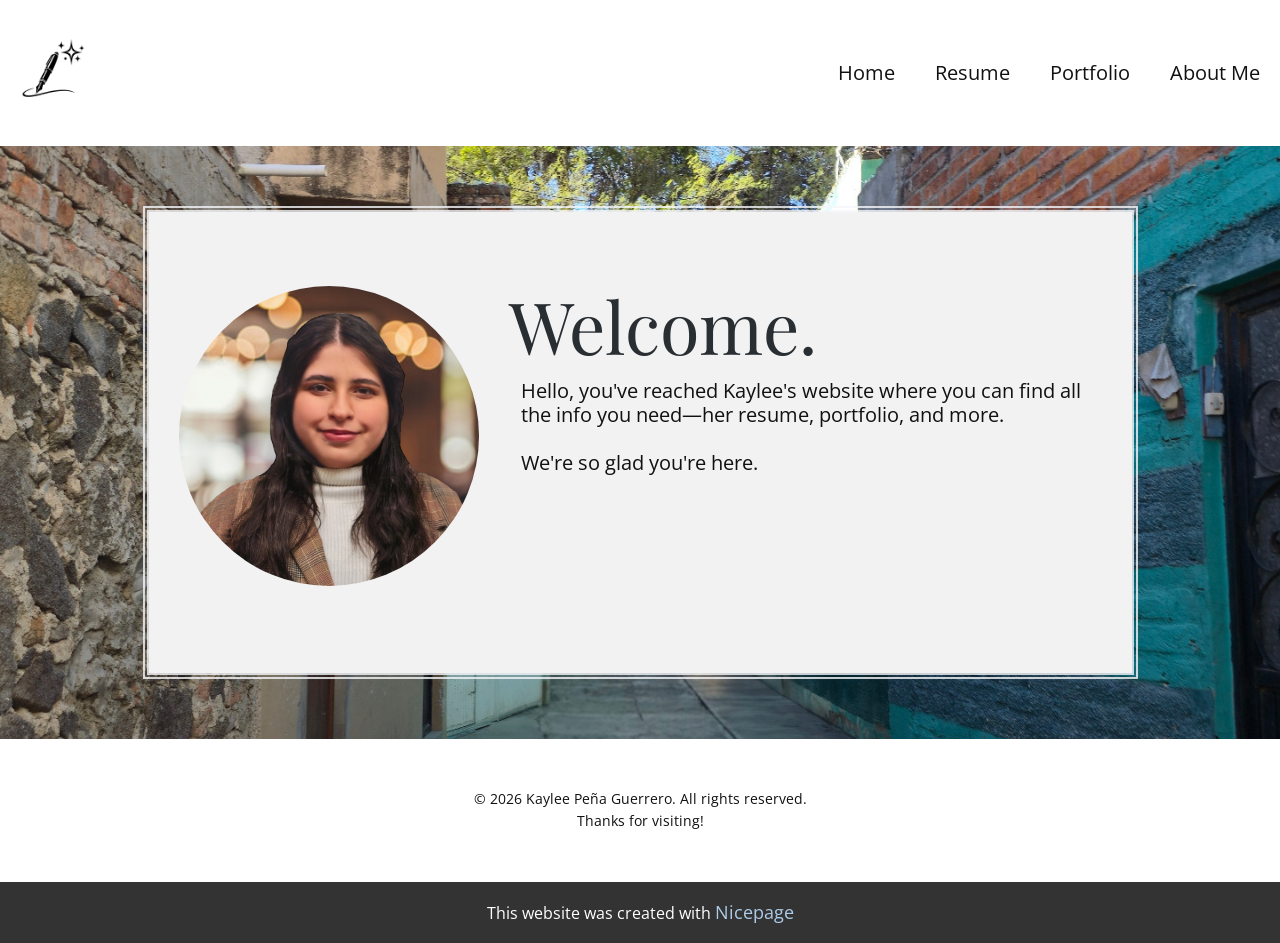
==== commit aaafc3a6: "Add files via upload" ====
--- a/index.html
+++ b/index.html
@@ -2,15 +2,15 @@
 <html style="font-size: 16px;" lang="en"><head>
     <meta name="viewport" content="width=device-width, initial-scale=1.0">
     <meta charset="utf-8">
-    <meta name="keywords" content="Welcome.​​, ​Get in Touch">
-    <meta name="description" content="">
-    <title>Home</title>
+    <meta name="keywords" content="UNO student; UNO; Theater; College of Information Science and Technology; CIST; Marketing; Marketing Student; Kaylee Pena Guerrero; Kaylee; Kaylee PG; KPG; ">
+    <meta name="description" content="Find information such as Kaylee's resume, portfolio, and more about her with this page! *click*">
+    <title>Kaylee Peña Guerrero</title>
     <link rel="stylesheet" href="nicepage.css" media="screen">
 <link rel="stylesheet" href="index.css" media="screen">
     <script class="u-script" type="text/javascript" src="jquery.js" defer=""></script>
     <script class="u-script" type="text/javascript" src="nicepage.js" defer=""></script>
-    <meta name="generator" content="Nicepage 8.3.10, nicepage.com">
-    
+    <meta name="generator" content="Nicepage 8.4.0, nicepage.com">
+    <link rel="canonical" href="kayleepg.cv">
     
     
     
@@ -19,103 +19,57 @@
     <script type="application/ld+json">{
 		"@context": "http://schema.org",
 		"@type": "Organization",
-		"name": "",
+		"name": "WebSite6631540",
 		"url": "/",
-		"logo": "images/Copilot_20260319_022732.png"
+		"logo": "/images/Copilot_20260319_022732.png"
 }</script>
     <meta name="theme-color" content="#478ac9">
-    <meta property="og:title" content="Home">
+    <meta property="og:title" content="Kaylee Peña Guerrero">
+    <meta property="og:description" content="Find information such as Kaylee's resume, portfolio, and more about her with this page! *click*">
+    <meta property="og:url" content="kayleepg.cv">
     <meta property="og:type" content="website">
-    <link rel="canonical" href="/">
-  <meta name="referrer" content="origin"><meta data-intl-tel-input-cdn-path="intlTelInput/"></head>
-  <body data-home-page="https://website6631540.nicepage.io/Home.html?version=8731c1a5-38ab-6ea3-031c-cf91dae11a46" data-home-page-title="Home" data-path-to-root="./" data-include-products="false" class="u-body u-clearfix u-xl-mode" data-lang="en"><header class="u-clearfix u-header u-header" id="header"><div class="u-clearfix u-sheet u-valign-middle-lg u-valign-middle-sm u-sheet-1">
-        <a href="./" data-page-id="214201753" class="u-image u-logo u-image-1" data-image-width="1024" data-image-height="1024">
-          <img src="images/Copilot_20260319_022732.png" class="u-logo-image u-logo-image-1" title="Home">
-        </a>
-        <nav class="u-menu u-menu-one-level u-offcanvas u-menu-1" role="navigation">
-          <div class="menu-collapse" style="font-size: 1.25rem; letter-spacing: 0px;">
-            <a class="u-button-style u-custom-left-right-menu-spacing u-custom-padding-bottom u-custom-top-bottom-menu-spacing u-hamburger-link u-nav-link u-text-active-palette-1-base u-text-hover-palette-2-base u-hamburger-link-1" href="#" tabindex="-1" aria-label="Open menu" aria-controls="70d4">
-              <svg class="u-svg-link" viewBox="0 0 24 24"><use xlink:href="#menu-hamburger"></use></svg>
-              <svg class="u-svg-content" version="1.1" id="menu-hamburger" viewBox="0 0 16 16" x="0px" y="0px" xmlns:xlink="http://www.w3.org/1999/xlink" xmlns="http://www.w3.org/2000/svg"><g><rect y="1" width="16" height="2"></rect><rect y="7" width="16" height="2"></rect><rect y="13" width="16" height="2"></rect>
+  <meta data-intl-tel-input-cdn-path="intlTelInput/"></head>
+  <body data-home-page="https://website6631540.nicepage.io/Home.html?version=cd657451-7c2f-0af9-1560-b7abd228960e" data-home-page-title="Home" data-path-to-root="/" data-include-products="false" class="u-body u-clearfix u-xxl-mode" data-lang="en"><header class="u-clearfix u-gradient u-header u-image u-header" id="header" data-image-width="1150" data-image-height="1533"><a href="/" data-page-id="214201753" class="u-image u-logo u-image-1" data-image-width="1024" data-image-height="1024">
+        <img src="/images/Copilot_20260319_022732.png" class="u-logo-image u-logo-image-1" title="Home">
+      </a><nav class="u-menu u-menu-one-level u-offcanvas u-menu-1" role="navigation">
+        <div class="menu-collapse" style="font-size: 1.25rem; letter-spacing: 0px;">
+          <a class="u-button-style u-custom-left-right-menu-spacing u-custom-padding-bottom u-custom-top-bottom-menu-spacing u-hamburger-link u-nav-link u-text-active-palette-1-base u-text-hover-palette-2-base u-hamburger-link-1" href="#" tabindex="-1" aria-label="Open menu" aria-controls="70d4">
+            <svg class="u-svg-link" viewBox="0 0 24 24"><use xlink:href="#menu-hamburger"></use></svg>
+            <svg class="u-svg-content" version="1.1" id="menu-hamburger" viewBox="0 0 16 16" x="0px" y="0px" xmlns:xlink="http://www.w3.org/1999/xlink" xmlns="http://www.w3.org/2000/svg"><g><rect y="1" width="16" height="2"></rect><rect y="7" width="16" height="2"></rect><rect y="13" width="16" height="2"></rect>
 </g></svg>
-            </a>
+          </a>
+        </div>
+        <div class="u-custom-menu u-nav-container">
+          <ul class="u-nav u-unstyled u-nav-1" role="menubar"><li role="none" class="u-nav-item"><a role="menuitem" class="u-button-style u-nav-link u-text-active-palette-1-base u-text-hover-palette-2-base u-nav-link-2" href="/">Home</a>
+</li><li role="none" class="u-nav-item"><a role="menuitem" class="u-button-style u-nav-link u-text-active-palette-1-base u-text-hover-palette-2-base u-nav-link-2" href="/Resume.html">Resume</a>
+</li><li role="none" class="u-nav-item"><a role="menuitem" class="u-button-style u-nav-link u-text-active-palette-1-base u-text-hover-palette-2-base u-nav-link-2" href="/Portfolio.html">Portfolio</a>
+</li><li role="none" class="u-nav-item"><a role="menuitem" class="u-button-style u-nav-link u-text-active-palette-1-base u-text-hover-palette-2-base u-nav-link-2" href="/About-Me.html">About Me</a>
+</li></ul>
+        </div>
+        <div class="u-custom-menu u-nav-container-collapse" id="70d4" role="region" aria-label="Menu panel">
+          <div class="u-black u-container-style u-inner-container-layout u-opacity u-opacity-95 u-sidenav">
+            <div class="u-inner-container-layout u-sidenav-overflow">
+              <div class="u-menu-close" tabindex="-1" aria-label="Close menu"></div>
+              <ul class="u-align-center u-nav u-popupmenu-items u-unstyled u-nav-2" role="menubar"><li role="none" class="u-nav-item"><a role="menuitem" class="u-button-style u-nav-link" href="/">Home</a>
+</li><li role="none" class="u-nav-item"><a role="menuitem" class="u-button-style u-nav-link" href="/Resume.html">Resume</a>
+</li><li role="none" class="u-nav-item"><a role="menuitem" class="u-button-style u-nav-link" href="/Portfolio.html">Portfolio</a>
+</li><li role="none" class="u-nav-item"><a role="menuitem" class="u-button-style u-nav-link" href="/About-Me.html">About Me</a>
+</li></ul>
+            </div>
           </div>
-          <div class="u-custom-menu u-nav-container">
-            <ul class="u-nav u-unstyled u-nav-1" role="menubar"><li role="none" class="u-nav-item"><a role="menuitem" class="u-button-style u-nav-link u-text-active-palette-1-base u-text-hover-palette-2-base u-nav-link-2" href="./">Home</a>
-</li><li role="none" class="u-nav-item"><a role="menuitem" class="u-button-style u-nav-link u-text-active-palette-1-base u-text-hover-palette-2-base u-nav-link-2" href="Resume.html">Resume</a>
-</li><li role="none" class="u-nav-item"><a role="menuitem" class="u-button-style u-nav-link u-text-active-palette-1-base u-text-hover-palette-2-base u-nav-link-2" href="Portfolio.html">Portfolio</a>
-</li><li role="none" class="u-nav-item"><a role="menuitem" class="u-button-style u-nav-link u-text-active-palette-1-base u-text-hover-palette-2-base u-nav-link-2" href="About-Me.html">About Me</a>
-</li></ul>
-          </div>
-          <div class="u-custom-menu u-nav-container-collapse" id="70d4" role="region" aria-label="Menu panel">
-            <div class="u-black u-container-style u-inner-container-layout u-opacity u-opacity-95 u-sidenav">
-              <div class="u-inner-container-layout u-sidenav-overflow">
-                <div class="u-menu-close" tabindex="-1" aria-label="Close menu"></div>
-                <ul class="u-align-center u-nav u-popupmenu-items u-unstyled u-nav-2" role="menubar"><li role="none" class="u-nav-item"><a role="menuitem" class="u-button-style u-nav-link" href="./">Home</a>
-</li><li role="none" class="u-nav-item"><a role="menuitem" class="u-button-style u-nav-link" href="Resume.html">Resume</a>
-</li><li role="none" class="u-nav-item"><a role="menuitem" class="u-button-style u-nav-link" href="Portfolio.html">Portfolio</a>
-</li><li role="none" class="u-nav-item"><a role="menuitem" class="u-button-style u-nav-link" href="About-Me.html">About Me</a>
-</li></ul>
-              </div>
-            </div>
-            <div class="u-black u-menu-overlay u-opacity u-opacity-70"></div>
-          </div>
-        </nav>
-      </div></header>
+          <div class="u-black u-menu-overlay u-opacity u-opacity-70"></div>
+        </div>
+      </nav></header>
     <section class="u-clearfix u-image u-section-1" id="block-1" data-image-width="3000" data-image-height="4000">
       <div class="u-clearfix u-sheet u-sheet-1">
         <div class="u-align-left u-border-6 u-border-color-var u-container-align-left u-container-style u-gradient u-group u-group-1">
           <div class="u-container-layout u-container-layout-1">
-            <h1 class="u-custom-font u-font-playfair-display u-text u-text-default u-text-palette-1-dark-3 u-title u-text-1">Welcome. </h1>
-            <img class="u-image u-image-circle u-preserve-proportions u-image-1" src="images/NeutralPinkModernCircleShapeLinkedInProfilePicture.png" alt="" data-image-width="800" data-image-height="800">
-            <h3 class="u-custom-font u-text u-text-font u-text-2">Hello, you've reached Kaylee's website. We're so glad you're here. This website will help you find all the info you need on Kaylee—​her resume, portfolio, contact information, and more.<br>
-              <br>If you have any questions, please fill a contact form below.
+            <img class="u-image u-image-circle u-preserve-proportions u-image-1" src="/images/NeutralPinkModernCircleShapeLinkedInProfilePicture.png" alt="KPG; Kaylee Pena Guerrero; Marketing Student; Management Student; UNO Theater; CIST; UNO" data-image-width="800" data-image-height="800">
+            <h1 class="u-custom-font u-font-playfair-display u-text u-text-palette-1-dark-3 u-title u-text-1">Welcome. </h1>
+            <h3 class="u-custom-font u-text u-text-font u-text-2">Hello, you've reached Kaylee's website where you can find all the info you need—​her resume, portfolio, and more.&nbsp;<br>
+              <br>We're so glad you're here.<br>
+              <br>
             </h3>
-          </div>
-        </div>
-      </div>
-    </section>
-    <section class="u-align-center u-clearfix u-container-align-center u-section-2" id="block-3">
-      <div class="u-clearfix u-sheet u-valign-middle u-sheet-1">
-        <div class="data-layout-selected u-clearfix u-expanded-width u-gutter-22 u-layout-wrap u-layout-wrap-1">
-          <div class="u-layout">
-            <div class="u-layout-row">
-              <div class="u-align-center u-container-align-center u-container-align-center-md u-container-align-center-sm u-container-align-center-xs u-container-align-left-lg u-container-align-left-xl u-container-style u-layout-cell u-right-cell u-shape-rectangle u-size-26-lg u-size-26-xl u-size-60-md u-size-60-sm u-size-60-xs u-layout-cell-1" data-animation-name="customAnimationIn" data-animation-duration="1250" data-animation-delay="500">
-                <div class="u-container-layout u-container-layout-1">
-                  <h2 class="u-align-center-md u-align-center-sm u-align-center-xs u-align-left-lg u-align-left-xl u-text u-text-default u-text-1"> Get in Touch</h2>
-                  <p class="u-align-center-md u-align-center-sm u-align-center-xs u-align-left-lg u-align-left-xl u-text u-text-default u-text-2">Kaylee would love to connect with you. Please send her an email or fill out the contact form and she'll reach out. </p>
-                  <a href="#" class="u-active-none u-align-center-md u-align-center-sm u-align-center-xs u-border-1 u-border-active-palette-1-base u-border-hover-palette-1-base u-border-no-left u-border-no-right u-border-no-top u-border-palette-1-base u-btn u-button-link u-button-style u-hover-none u-none u-text-active-palette-1-base u-text-body-color u-text-hover-palette-1-base u-btn-1" data-animation-name="" data-animation-duration="0" data-animation-delay="0" data-animation-direction="">kayleepenaguerrero@gmail.com </a>
-                </div>
-              </div>
-              <div class="u-align-center u-container-align-center u-container-style u-layout-cell u-shape-rectangle u-size-34-lg u-size-34-xl u-size-60-md u-size-60-sm u-size-60-xs u-layout-cell-2" data-animation-name="customAnimationIn" data-animation-duration="1500" data-animation-delay="500">
-                <div class="u-container-layout u-valign-top u-container-layout-2">
-                  <div class="u-expanded-width u-form u-form-1">
-                    <form action="https://service.nicepagesrv.com/form/v4/form-process" class="u-clearfix u-form-spacing-15 u-form-vertical u-inner-form" style="padding: 0;" source="email" name="form">
-                      <div class="u-form-group u-form-name">
-                        <label for="name-daf4" class="u-label">Name</label>
-                        <input type="text" placeholder="Enter your Name" id="name-daf4" name="name" class="u-border-2 u-border-black u-border-no-left u-border-no-right u-border-no-top u-input u-input-rectangle" required="">
-                      </div>
-                      <div class="u-form-email u-form-group">
-                        <label for="email-daf4" class="u-label">Email</label>
-                        <input type="email" placeholder="Enter a valid email address" id="email-daf4" name="email" class="u-border-2 u-border-black u-border-no-left u-border-no-right u-border-no-top u-input u-input-rectangle" required="">
-                      </div>
-                      <div class="u-form-group u-form-message">
-                        <label for="message-daf4" class="u-label">Message</label>
-                        <textarea placeholder="" rows="4" cols="50" id="message-daf4" name="message" class="u-border-2 u-border-black u-border-no-left u-border-no-right u-border-no-top u-input u-input-rectangle" required=""></textarea>
-                      </div>
-                      <div class="u-align-left u-form-group u-form-submit">
-                        <a href="#" class="u-active-palette-2-light-3 u-border-none u-btn u-btn-round u-btn-submit u-button-style u-hover-palette-2-dark-1 u-palette-2-light-1 u-radius-50 u-btn-2">Submit</a>
-                        <input type="submit" value="submit" class="u-form-control-hidden">
-                      </div>
-                      <div class="u-form-send-message u-form-send-success">Thank you! Your message has been sent.</div>
-                      <div class="u-form-send-error u-form-send-message">Unable to send your message. Please fix errors then try again.</div>
-                      <input type="hidden" value="" name="recaptchaResponse">
-                      <input type="hidden" name="formServices" value="08a7476d-115b-514a-29f6-30521502b959">
-                    </form>
-                  </div>
-                </div>
-              </div>
-            </div>
           </div>
         </div>
       </div>
@@ -124,8 +78,8 @@
     
     
     
-    <footer class="u-align-center u-clearfix u-container-align-center u-footer u-grey-80 u-footer" id="footer"><div class="u-clearfix u-sheet u-sheet-1">
-        <p class="u-align-center u-small-text u-text u-text-variant u-text-1">© 2026 Kaylee Peña Guerrero. Crafted with care. All rights reserved.<br>
+    <footer class="u-align-center u-clearfix u-container-align-center u-footer u-gradient u-footer" id="footer" data-image-width="1150" data-image-height="1533"><div class="u-clearfix u-sheet u-sheet-1">
+        <p class="u-align-center u-small-text u-text u-text-variant u-text-1">© 2026 Kaylee Peña Guerrero. All rights reserved.<br>Thanks for visiting!<br>
         </p>
       </div></footer>
     <section class="u-backlink u-clearfix u-grey-80"> This website was created with <a href="https://nicepage.com">Nicepage</a>
--- a/nicepage.css
+++ b/nicepage.css
@@ -7649,6 +7649,15 @@
     display: none !important;
   }
 }
+.u-hidden-visibility {
+  opacity: 0;
+  visibility: hidden;
+}
+.u-fade-in {
+  opacity: 1;
+  visibility: visible;
+  transition: opacity 0.25s ease;
+}
 .u-invisible {
   visibility: hidden;
 }
@@ -20051,7 +20060,9 @@
   opacity: 1;
 }
 .pswp__button,
-.pswp__buttonbase64,iVBORw0KGgoAAAANSUhEUgAAAQgAAABYCAYAAAAJD2m8AAAAGXRFWHRTb2Z0d2FyZQBBZG9iZSBJbWFnZVJlYWR5ccllPAAAAyZpVFh0WE1MOmNvbS5hZG9iZS54bXAAAAAAADw/eHBhY2tldCBiZWdpbj0i77u/[base64]/eHBhY2tldCBlbmQ9InIiPz4aKz4qAAAEPklEQVR42uzdz64TVRwH8NZcQ1hxTSRowIXxMRBCCIm8gq+gG+KKtS5U4kITLxv2PAOsIMBrsDDxH5GEuyOGxPE3ehpr77SdTm9nzpl+Pskv5dKW/mjnfHvOzPR2WlXVBKDJW54CQEAAAgIQEICAAAQEICAAAQEICEBAAAICQEAAAgIQEMAOHXS834nPiE/Dyjs0fK583X12YdZH236H6LGhl4/j4vOoK1Hno/6Iehp1FO09y22j2rRfv3IgX9OOL46A6KfXOsB/iPos6kXUg6jfo96Luhl1Iepu1K1o800GwdCpXwGRsfrF6VBVtcWruu39tw2INo89ZI9zPdyL+ivqTtTZhevOpr+vr7+XybbUqd+O26DqofYiIKoGu7jPKfd8OT3sd2tudyfd7vLA4dC5XwMx39pqidF1+t339L3L8mboJVE8/P24uB71YTzs6/m+5vuIH8/ExU9Rj+KvPx0wIBr7bbjdiX4tMUa2k3LbgdL3ur7L42Wwc7IebA9XDbbU558xwB7GH2/olywCgl7UO/R+bZrRNMzAfol6N9d+G0I3h34REEWrjwK8vzi4FpcYycWolzn2u0QO/dKCE6Xy9Sjq5uLRgCVr+k+inuiXLALCUYxeHKVp+1dLpukzX6bbHQ28LTX22yCXfmk5eBzmzDMg6h5+TOcNfL3kvIJv0/VVJttSp34dTnSY88Tg2+b+24ZFm8fO5EzKt+Pi+8n/z0z8La31Z2cmTlqu+7Pt12HOfDnVOuOAmOtl9tmGq5N/9/6/TGv4fz7bMP/cltivgBAQAqKn/1cpPS9sD1NDcUQBUciY2cf9SdW0oBdn1q8ZRL4c5hxT2heW3FPvNAICEBCAgAAEBICAAAQEICAAAQEICEBAAAICEBCAgAAEBCAgAAQEICCA0zHab9Ya+teY+WVJmEEAAgIQEAACAhAQo1cV8IUSlS+9EBAMN/ByHoAl9IiAGKX5L53JcQCW9lWACAghIRwQEEJCOHBaDjwF+e9n2PQ+Qw3MxX436F+QjHUGsclGPOA7XLWiDtNtDlfcBswguoZDm3etTW7LZlP0XKb19WN36cVBjpHOINqufzNal76TprPzdZyuO04/fxD1vMRlSA7Bm/vRFXpeYqzbIArbaXUp6nHURyWERK7PrZAQEK02iMLD4ZpwEBICYkcbxAjC4ecS9k/k/NyW0CM9BcSyDaHwcJjtp8h6AJYQZAiIEhU3c4BiA2LdTsoM3V4TDoeT/86TgL1zsItwmE0rCzj34Yt0+c2SmcOruaUG7J1plzf4xbG+aofkUDsrF8/6TZf1eRDHm/wzXQPC0rvza8WYlhjrAsDhLtjTgGg7OxASsIf7IGbn3rdZOmxy2x065yWHHe+DKHGZu+3zZFPBEgPgtJYYJc2UvNRgBgEICEBAAAICEBCAgAAEBCAgAAEBICAAAQEICGCX/hZgANzhlTFY6SDTAAAAAElFTkSuQmCC') 0 0 no-repeat;
+.pswp__button--arrow--left:before,
+.pswp__button--arrow--right:before {
+  background: url('[data-uri]') 0 0 no-repeat;
   background-size: 264px 88px;
   width: 44px;
   height: 44px;
@@ -20059,7 +20070,9 @@
 @media (-webkit-min-device-pixel-ratio: 1.1), (-webkit-min-device-pixel-ratio: 1.09375), (min-resolution: 105dpi), (min-resolution: 1.1dppx) {
   /* Serve SVG sprite if browser supports SVG and resolution is more than 105dpi */
   .pswp--svg .pswp__button,
-  .pswp--svg .pswp__buttonbase64,[base64]');
+  .pswp--svg .pswp__button--arrow--left:before,
+  .pswp--svg .pswp__button--arrow--right:before {
+    background-image: url('[data-uri]');
   }
   .pswp--svg .pswp__button--arrow--left,
   .pswp--svg .pswp__button--arrow--right {
@@ -20115,17 +20128,21 @@
 .pswp__button--arrow--right {
   right: 0;
 }
-.pswp__button
+.pswp__button--arrow--left:before,
+.pswp__button--arrow--right:before {
+  content: '';
   top: 35px;
   background-color: rgba(0, 0, 0, 0.3);
   height: 30px;
   width: 32px;
   position: absolute;
 }
-.pswp__button
+.pswp__button--arrow--left:before {
+  left: 6px;
   background-position: -138px -44px;
 }
-.pswp__button
+.pswp__button--arrow--right:before {
+  right: 6px;
   background-position: -94px -44px;
 }
 /*
@@ -20201,7 +20218,8 @@
 .pswp--touch .pswp__share-tooltip a {
   padding: 16px 12px;
 }
-a.pswp__share
+a.pswp__share--facebook:before {
+  content: '';
   display: block;
   width: 0;
   height: 0;
@@ -20214,18 +20232,23 @@
   -moz-pointer-events: none;
   pointer-events: none;
 }
-a.pswp__share
+a.pswp__share--facebook:hover {
+  background: #3E5C9A;
   color: #FFF;
 }
-a.pswp__share
-}
-a.pswp__share
+a.pswp__share--facebook:hover:before {
+  border-bottom-color: #3E5C9A;
+}
+a.pswp__share--twitter:hover {
+  background: #55ACEE;
   color: #FFF;
 }
-a.pswp__share
+a.pswp__share--pinterest:hover {
+  background: #CCC;
   color: #CE272D;
 }
-a.pswp__share
+a.pswp__share--download:hover {
+  background: #DDD;
 }
 /*
 
@@ -23633,7 +23656,8 @@
   z-index: 1060;
   padding: 1px;
 }
-.iti
+.iti--container:hover {
+  cursor: pointer;
 }
 .iti-mobile .iti--container {
   top: 30px;
@@ -45633,7 +45657,234 @@
 
 /*begin-variables sitestylecss*/
 
+.u-custom-color-1,
+        .u-body.u-custom-color-1,
+        section.u-custom-color-1:before,
+        .u-custom-color-1 > .u-audio-main-layout-wrapper:before,
+        .u-custom-color-1 > .u-container-layout:before,
+        .u-custom-color-1 > .u-inner-container-layout:before,
+        .u-custom-color-1.u-sidenav:before,
+        .u-container-layout.u-container-layout.u-custom-color-1:before,
+        .u-table-alt-custom-color-1 tr:nth-child(even)
+        {
+            color: #ffffff;
+            background-color: #743236;
 
+        }
+
+        .u-input.u-custom-color-1,
+        .u-field-input.u-custom-color-1,
+        .u-button-style.u-custom-color-1,
+        .u-button-style.u-custom-color-1[class*="u-border-"]
+        {
+            color: #ffffff !important;
+            background-color: #743236 !important;
+        }
+
+        .u-button-style.u-custom-color-1:hover,
+        .u-button-style.u-custom-color-1[class*="u-border-"]:hover,
+        .u-button-style.u-custom-color-1:focus,
+        .u-button-style.u-custom-color-1[class*="u-border-"]:focus,
+        .u-button-style.u-button-style.u-custom-color-1:active,
+        .u-button-style.u-button-style.u-custom-color-1[class*="u-border-"]:active,
+        .u-button-style.u-button-style.u-custom-color-1.active,
+        .u-button-style.u-button-style.u-custom-color-1[class*="u-border-"].active,
+        li.active > .u-button-style.u-button-style.u-custom-color-1,
+        li.active > .u-button-style.u-button-style.u-custom-color-1[class*="u-border-"]
+        {
+            color: #ffffff !important;
+            background-color: #682d31 !important;
+        }
+
+        /* hover */
+        .u-hover-custom-color-1:hover,
+        .u-hover-custom-color-1[class*="u-border-"]:hover,
+        .u-hover-custom-color-1:focus,
+        .u-hover-custom-color-1[class*="u-border-"]:focus,
+        a.u-button-style.u-hover-custom-color-1:hover,
+        a.u-button-style.u-hover-custom-color-1.hover,
+        a.u-button-style.u-hover-custom-color-1[class*="u-border-"]:hover,
+        a.u-button-style.u-hover-custom-color-1[class*="u-border-"].hover,
+        a.u-button-style:hover > .u-hover-custom-color-1,
+        a.u-button-style:hover > .u-hover-custom-color-1[class*="u-border-"],
+        a.u-button-style.u-hover-custom-color-1:focus,
+        a.u-button-style.u-hover-custom-color-1[class*="u-border-"]:focus
+        {
+            color: #ffffff !important;
+            background-color: #743236 !important;
+        }
+
+        /* active */
+        .u-active-custom-color-1.u-active.u-active,
+        .u-active-custom-color-1[class*="u-border-"].u-active.u-active,
+        a.u-button-style.u-button-style.u-active-custom-color-1:active,
+        a.u-button-style.u-button-style.u-active-custom-color-1[class*="u-border-"]:active,
+        a.u-button-style.u-button-style.u-active-custom-color-1.active,
+        a.u-button-style.u-button-style.u-active-custom-color-1[class*="u-border-"].active,
+        a.u-button-style.u-button-style.active > .u-active-custom-color-1,
+        a.u-button-style.u-button-style.active > .u-active-custom-color-1[class*="u-border-"],
+        li.active > a.u-button-style.u-button-style.u-active-custom-color-1,
+        li.active > a.u-button-style.u-button-style.u-active-custom-color-1[class*="u-border-"],
+        input.u-field-input.u-field-input.u-active-custom-color-1:checked
+        {
+            color: #ffffff !important;
+            background-color: #743236 !important;
+        }
+
+        a.u-link.u-hover-custom-color-1:hover {
+            color: #743236 !important;
+        }
+
+        
+
+        
+        .u-border-custom-color-1,
+        .u-border-custom-color-1.u-input,
+        .u-border-custom-color-1.u-field-input.u-field-input,
+        .u-separator-custom-color-1:after
+        {
+            border-color: #743236;
+            stroke: #743236;
+        }
+
+        .u-button-style.u-border-custom-color-1
+        {
+            border-color: #743236 !important;
+            color: #743236 !important;
+            background-color: transparent !important;
+        }
+
+        .u-button-style.u-border-custom-color-1:hover,
+        .u-button-style.u-border-custom-color-1:focus
+        {
+            border-color: transparent !important;
+            color: #682d31 !important;
+            background-color: transparent !important;
+        }
+
+        .u-border-hover-custom-color-1:hover,
+        .u-border-hover-custom-color-1:focus,
+        a.u-button-style.u-border-hover-custom-color-1:hover,
+        a.u-button-style:hover > .u-border-hover-custom-color-1,
+        a.u-button-style.u-border-hover-custom-color-1:focus
+        {
+            color: #743236 !important;
+            border-color: #743236 !important;
+        }
+
+
+        .u-border-active-custom-color-1.u-active.u-active,
+        a.u-button-style.u-button-style.u-border-active-custom-color-1:active,
+        a.u-button-style.u-button-style.u-border-active-custom-color-1.active,
+        a.u-button-style.u-button-style.active > .u-border-active-custom-color-1,
+        li.active > a.u-button-style.u-button-style.u-border-active-custom-color-1,
+        input.u-field-input.u-field-input.u-border-active-custom-color-1:checked
+        {
+            color: #743236 !important;
+            border-color: #743236 !important;
+        }
+
+        .u-link.u-border-custom-color-1[class*="u-border-"]
+        {
+            border-color: #743236 !important;
+        }
+
+        .u-link.u-border-custom-color-1[class*="u-border-"]:hover
+        {
+            border-color: #682d31 !important;
+        }
+        
+
+        
+        .u-text-custom-color-1,
+        .u-input.u-text-custom-color-1,
+        .u-input.u-text-custom-color-1[class*="u-border-"],
+        li.active > a.u-button-style.u-text-custom-color-1,
+        li.active > a.u-button-style.u-text-custom-color-1[class*="u-border-"],
+        a.u-button-style.u-text-custom-color-1,
+        a.u-button-style.u-text-custom-color-1[class*="u-border-"]
+        {
+            color: #743236 !important;
+            
+            
+            
+        }
+
+        a.u-button-style.u-text-custom-color-1:hover,
+        a.u-button-style.u-text-custom-color-1[class*="u-border-"]:hover,
+        a.u-button-style.u-text-custom-color-1:focus,
+        a.u-button-style.u-text-custom-color-1[class*="u-border-"]:focus,
+        a.u-button-style.u-button-style.u-text-custom-color-1:active,
+        a.u-button-style.u-button-style.u-text-custom-color-1[class*="u-border-"]:active,
+        a.u-button-style.u-button-style.u-text-custom-color-1.active,
+        a.u-button-style.u-button-style.u-text-custom-color-1[class*="u-border-"].active
+        {
+            color: #682d31 !important;
+        }
+
+        /* hover */
+        a.u-button-style:hover > .u-text-hover-custom-color-1,
+        a.u-button-style:hover > .u-text-hover-custom-color-1[class*="u-border-"],
+        a.u-button-style.u-button-style.u-text-hover-custom-color-1:hover,
+        a.u-button-style.u-button-style.u-text-hover-custom-color-1[class*="u-border-"]:hover,
+        a.u-button-style.u-button-style.u-button-style.u-text-hover-custom-color-1.active,
+        a.u-button-style.u-button-style.u-button-style.u-text-hover-custom-color-1[class*="u-border-"].active,
+        a.u-button-style.u-button-style.u-button-style.u-text-hover-custom-color-1:active,
+        a.u-button-style.u-button-style.u-button-style.u-text-hover-custom-color-1[class*="u-border-"]:active,
+        a.u-button-style.u-button-style.u-text-hover-custom-color-1:focus,
+        a.u-button-style.u-button-style.u-text-hover-custom-color-1[class*="u-border-"]:focus,
+        :not(.level-2) > .u-nav > .u-nav-item > a.u-nav-link.u-text-hover-custom-color-1:hover,
+        .u-text-hover-custom-color-1.u-language-url:hover,
+        .u-text-hover-custom-color-1 .u-language-url:hover,
+        .u-text-hover-custom-color-1.u-carousel-control:hover,
+        .u-text-hover-custom-color-1.u-gallery-nav:hover,
+        .u-popupmenu-items.u-text-hover-custom-color-1 .u-nav-link:hover,
+        .u-calendar-time-list .u-calendar-time-slot.u-text-hover-custom-color-1:hover
+        {
+            color: #743236 !important;
+        }
+
+        /* active */
+        a.u-button-style.u-button-style.u-button-style.u-button-style.u-text-active-custom-color-1:active,
+        a.u-button-style.u-button-style.u-button-style.u-button-style.u-text-active-custom-color-1[class*="u-border-"]:active,
+        a.u-button-style.u-button-style.u-button-style.u-button-style.u-text-active-custom-color-1.active,
+        a.u-button-style.u-button-style.u-button-style.u-button-style.u-text-active-custom-color-1[class*="u-border-"].active,
+        a.u-button-style.u-button-style.active > .u-text-active-custom-color-1,
+        a.u-button-style.u-button-style.active > .u-text-active-custom-color-1[class*="u-border-"],
+        :not(.level-2) > .u-nav > .u-nav-item > a.u-nav-link.u-nav-link.u-text-active-custom-color-1.active,
+        .u-popupmenu-items.u-popupmenu-items.u-text-active-custom-color-1 .u-nav-link.active,
+        .u-calendar-time-list .u-calendar-time-slot.u-text-active-custom-color-1.u-active
+        {
+            color: #743236 !important;
+        }
+
+        .u-text-custom-color-1 .u-svg-link {
+            fill: #743236;
+        }
+
+        .u-text-hover-custom-color-1:hover .u-svg-link,
+        .u-text-hover-custom-color-1:focus .u-svg-link,
+        .u-button-style:hover > .u-text-hover-custom-color-1 .u-svg-link
+        {
+            fill: #743236;
+        }
+
+        .u-text-active-custom-color-1:active .u-svg-link.u-svg-link,
+        .u-button-style.u-button-style:active > .u-text-active-custom-color-1 .u-svg-link,
+        .u-button-style.u-button-style.active > .u-text-active-custom-color-1 .u-svg-link
+        {
+            fill: #743236;
+        }
+
+        .u-link.u-text-custom-color-1:hover
+        {
+            color: #682d31 !important;
+        }
+
+        a.u-link.u-text-hover-custom-color-1:hover
+        {
+            color: #743236 !important;
+        }
 
         .u-body
         {
@@ -45742,6 +45993,12 @@
         --theme-sheet-width-md: 720px;
         --theme-sheet-width-sm: 540px;
         --theme-sheet-width-xs: 340px;
+        --theme-sheet-width-xxl: 1320px;
+        
+        
+        
+        
+        
         
         
         
@@ -45898,6 +46155,14 @@
         margin-top: 20px;
         margin-bottom: 20px;
         line-height: 1.6;
+        }
+        .u-body
+        {
+        background-image: url("/images/20251231.jpg");
+        background-attachment: fixed;
+        background-size: cover;
+        background-position: 50% 50%;
+        background-repeat: no-repeat;
         }
         .u-input
         {
@@ -46203,15 +46468,15 @@
         /** color-rules **/
 
         /** alt-color-rules **/
-        :where(.u-body-color, .u-palette-1-base, .u-palette-1-dark-3, .u-palette-1-dark-2, .u-palette-1-dark-1, .u-palette-1, .u-palette-1-light-1, .u-palette-2-base, .u-palette-2-dark-3, .u-palette-2-dark-2, .u-palette-2-dark-1, .u-palette-2, .u-palette-2-light-1, .u-palette-3-dark-3, .u-palette-3-dark-2, .u-palette-3-dark-1, .u-palette-4-base, .u-palette-4-dark-3, .u-palette-4-dark-2, .u-palette-4-dark-1, .u-palette-5-dark-3, .u-palette-5-dark-2, .u-palette-5-dark-1, .u-grey-40, .u-grey-30, .u-grey-90, .u-grey-80, .u-grey-75, .u-black, .u-grey-70, .u-grey-60, .u-grey-50, .u-grey-dark-3, .u-grey-dark-2, .u-grey-dark-1, .u-grey, .u-shading) a, :where(.u-overlap-contrast .u-header) a:not(.u-nav-link):not(.u-btn)
+        :where(.u-custom-color-1, .u-body-color, .u-palette-1-base, .u-palette-1-dark-3, .u-palette-1-dark-2, .u-palette-1-dark-1, .u-palette-1, .u-palette-1-light-1, .u-palette-2-base, .u-palette-2-dark-3, .u-palette-2-dark-2, .u-palette-2-dark-1, .u-palette-2, .u-palette-2-light-1, .u-palette-3-dark-3, .u-palette-3-dark-2, .u-palette-3-dark-1, .u-palette-4-base, .u-palette-4-dark-3, .u-palette-4-dark-2, .u-palette-4-dark-1, .u-palette-5-dark-3, .u-palette-5-dark-2, .u-palette-5-dark-1, .u-grey-40, .u-grey-30, .u-grey-90, .u-grey-80, .u-grey-75, .u-black, .u-grey-70, .u-grey-60, .u-grey-50, .u-grey-dark-3, .u-grey-dark-2, .u-grey-dark-1, .u-grey, .u-shading) a, :where(.u-overlap-contrast .u-header) a:not(.u-nav-link):not(.u-btn)
         {
         color: #adcce9;
         }
-        :where(.u-body-color, .u-palette-1-base, .u-palette-1-dark-3, .u-palette-1-dark-2, .u-palette-1-dark-1, .u-palette-1, .u-palette-1-light-1, .u-palette-2-base, .u-palette-2-dark-3, .u-palette-2-dark-2, .u-palette-2-dark-1, .u-palette-2, .u-palette-2-light-1, .u-palette-3-dark-3, .u-palette-3-dark-2, .u-palette-3-dark-1, .u-palette-4-base, .u-palette-4-dark-3, .u-palette-4-dark-2, .u-palette-4-dark-1, .u-palette-5-dark-3, .u-palette-5-dark-2, .u-palette-5-dark-1, .u-grey-40, .u-grey-30, .u-grey-90, .u-grey-80, .u-grey-75, .u-black, .u-grey-70, .u-grey-60, .u-grey-50, .u-grey-dark-3, .u-grey-dark-2, .u-grey-dark-1, .u-grey) a:hover
+        :where(.u-custom-color-1, .u-body-color, .u-palette-1-base, .u-palette-1-dark-3, .u-palette-1-dark-2, .u-palette-1-dark-1, .u-palette-1, .u-palette-1-light-1, .u-palette-2-base, .u-palette-2-dark-3, .u-palette-2-dark-2, .u-palette-2-dark-1, .u-palette-2, .u-palette-2-light-1, .u-palette-3-dark-3, .u-palette-3-dark-2, .u-palette-3-dark-1, .u-palette-4-base, .u-palette-4-dark-3, .u-palette-4-dark-2, .u-palette-4-dark-1, .u-palette-5-dark-3, .u-palette-5-dark-2, .u-palette-5-dark-1, .u-grey-40, .u-grey-30, .u-grey-90, .u-grey-80, .u-grey-75, .u-black, .u-grey-70, .u-grey-60, .u-grey-50, .u-grey-dark-3, .u-grey-dark-2, .u-grey-dark-1, .u-grey) a:hover
         {
         color: #a1a1a1;
         }
-        :where(.u-body-color, .u-palette-1-base, .u-palette-1-dark-3, .u-palette-1-dark-2, .u-palette-1-dark-1, .u-palette-1, .u-palette-1-light-1, .u-palette-2-base, .u-palette-2-dark-3, .u-palette-2-dark-2, .u-palette-2-dark-1, .u-palette-2, .u-palette-2-light-1, .u-palette-3-dark-3, .u-palette-3-dark-2, .u-palette-3-dark-1, .u-palette-4-base, .u-palette-4-dark-3, .u-palette-4-dark-2, .u-palette-4-dark-1, .u-palette-5-dark-3, .u-palette-5-dark-2, .u-palette-5-dark-1, .u-grey-40, .u-grey-30, .u-grey-90, .u-grey-80, .u-grey-75, .u-black, .u-grey-70, .u-grey-60, .u-grey-50, .u-grey-dark-3, .u-grey-dark-2, .u-grey-dark-1, .u-grey) a:active
+        :where(.u-custom-color-1, .u-body-color, .u-palette-1-base, .u-palette-1-dark-3, .u-palette-1-dark-2, .u-palette-1-dark-1, .u-palette-1, .u-palette-1-light-1, .u-palette-2-base, .u-palette-2-dark-3, .u-palette-2-dark-2, .u-palette-2-dark-1, .u-palette-2, .u-palette-2-light-1, .u-palette-3-dark-3, .u-palette-3-dark-2, .u-palette-3-dark-1, .u-palette-4-base, .u-palette-4-dark-3, .u-palette-4-dark-2, .u-palette-4-dark-1, .u-palette-5-dark-3, .u-palette-5-dark-2, .u-palette-5-dark-1, .u-grey-40, .u-grey-30, .u-grey-90, .u-grey-80, .u-grey-75, .u-black, .u-grey-70, .u-grey-60, .u-grey-50, .u-grey-dark-3, .u-grey-dark-2, .u-grey-dark-1, .u-grey) a:active
         {
         color: #a1a1a1;
         }
@@ -46236,17 +46501,17 @@
 
 /*end-variables sitestylecss*/
  .u-header {
-  background-image: none;
-}
-
-.u-header .u-sheet-1 {
-  min-height: 141px;
+  background-image: linear-gradient(to bottom, rgba(255, 255, 255, 0.75), rgba(255, 255, 255, 0.75)), url('/images/20251231.jpg');
+  min-height: 145px;
+  background-position: 50% 50%, 50% 22.9%;
+  background-repeat: no-repeat, no-repeat;
+  background-size: cover, cover;
 }
 
 .u-header .u-image-1 {
   width: 110px;
   height: 110px;
-  margin: 27px auto 0 0;
+  margin: 18px auto 0 0;
 }
 
 .u-header .u-logo-image-1 {
@@ -46255,7 +46520,7 @@
 }
 
 .u-header .u-menu-1 {
-  margin: -73px 50px 41px auto;
+  margin: -75px 0 53px auto;
 }
 
 .u-header .u-hamburger-link-1 {
@@ -46265,6 +46530,7 @@
 
 .u-header .u-nav-1 {
   font-size: 1.25rem;
+  letter-spacing: normal;
 }
 
 .u-header .u-nav-link-2 {
@@ -46274,68 +46540,67 @@
 .u-header .u-nav-2 {
   font-size: 1.25rem;
 }
+
 @media (max-width: 1199px) {
-  .u-header .u-sheet-1 {
-    min-height: 140px;
-  }
-
+  .u-header .u-menu-1 {
+    width: auto;
+  }
+}
+@media (max-width: 991px) {
   .u-header .u-image-1 {
-    width: 110px;
-    height: 110px;
+    margin-left: calc(((100% - 720px) / 2)  + 180px);
   }
 
   .u-header .u-menu-1 {
-    width: auto;
-    margin-top: -73px;
-    margin-right: 50px;
+    margin-right: calc(((100% - 720px) / 2)  + 210px);
   }
 
-  .u-header .u-nav-1 {
-    letter-spacing: normal;
-  }
-}
-@media (max-width: 991px) {
-  .u-header .u-sheet-1 {
-    min-height: 159px;
+  .u-header .u-hamburger-link-1 {
+    font-size: calc(1em + 8px);
+  }
+}
+@media (max-width: 767px) {
+  .u-header .u-image-1 {
+    margin-left: calc(((100% - 540px) / 2)  + 180px);
   }
 
   .u-header .u-menu-1 {
     margin-right: 0;
   }
-
-  .u-header .u-hamburger-link-1 {
-    font-size: calc(1em + 8px);
-  }
-}
-@media (max-width: 767px) {
-  .u-header .u-sheet-1 {
-    min-height: 140px;
-  }
-
-  .u-header .u-menu-1 {
-    margin-right: 50px;
-  }
 }
 @media (max-width: 575px) {
-  .u-header .u-sheet-1 {
-    min-height: 130px;
+   .u-header {
+    min-height: 150px;
   }
 
   .u-header .u-image-1 {
     width: 94px;
     height: 94px;
-    margin-top: 33px;
-    margin-left: -29px;
+    margin-top: 36px;
+    margin-left: 0;
   }
 
   .u-header .u-menu-1 {
-    margin-top: -65px;
-    margin-right: -9px;
-    margin-bottom: 32px;
+    margin-top: -72px;
+    margin-right: 21px;
+    margin-bottom: 58px;
+  }
+
+  .u-header .u-hamburger-link-1 {
+    font-size: calc(1em + 7.0909px);
+    padding-top: 4px;
+    padding-bottom: 4px;
+  }
+
+  .u-header .u-nav-link-2 {
+    padding-right: 21px;
   }
 }
  .u-footer {
-  background-image: none;
+  background-image: linear-gradient(to bottom, rgba(255, 255, 255, 0.75), rgba(255, 255, 255, 0.75));
+  background-position: 50% 50%;
+  background-repeat: no-repeat;
+  background-size: cover;
 }
 
 .u-footer .u-sheet-1 {
@@ -46346,6 +46611,7 @@
   width: 453px;
   margin: 49px auto;
 }
+
 @media (max-width: 1199px) {
   .u-footer .u-sheet-1 {
     min-height: 99px;
--- a/index.css
+++ b/index.css
@@ -1,16 +1,16 @@
  .u-section-1 {
-  background-image: url("images/20251230_15174511.jpg");
+  background-image: url("/images/20251230_15174511.jpg");
   background-position: 50% 44.81%;
   background-size: cover;
 }
 
 .u-section-1 .u-sheet-1 {
-  min-height: 560px;
+  min-height: 663px;
 }
 
 .u-section-1 .u-group-1 {
   width: 995px;
-  min-height: 450px;
+  min-height: 473px;
   background-position: 50% 50%;
   background-repeat: no-repeat;
   background-image: linear-gradient(to bottom, rgba(242, 242, 242, 1), rgba(242, 242, 242, 1));
@@ -18,29 +18,44 @@
   border-style: double;
   height: auto;
   --border-color-var: #f5f7facc;
-  margin: 60px auto 50px;
+  margin: 60px auto;
 }
 
 .u-section-1 .u-container-layout-1 {
   padding: 30px 0;
 }
 
-.u-section-1 .u-text-1 {
-  font-family: "Playfair Display", serif;
-  margin: 41px 211px 0 auto;
-}
-
 .u-section-1 .u-image-1 {
   width: 300px;
   height: 300px;
-  margin: -105px auto 0 30px;
+  margin: 44px auto 0 30px;
+}
+
+.u-section-1 .u-text-1 {
+  font-family: "Playfair Display", serif;
+  font-size: 4.5rem;
+  margin: -300px 313px 0 360px;
 }
 
 .u-section-1 .u-text-2 {
-  font-size: 1.25rem;
   font-family: "Open Sans", sans-serif;
   font-weight: 400;
-  margin: -180px 30px 0 372px;
+  font-size: 1.875rem;
+  margin: 14px 30px 0 372px;
+}
+
+@media (max-width: 1399px) {
+  .u-section-1 .u-sheet-1 {
+    min-height: 560px;
+  }
+
+  .u-section-1 .u-group-1 {
+    height: auto;
+  }
+
+  .u-section-1 .u-text-2 {
+    font-size: 1.25rem;
+  }
 }
 
 @media (max-width: 1199px) {
@@ -50,14 +65,20 @@
 
   .u-section-1 .u-group-1 {
     width: 940px;
-    height: auto;
   }
 
   .u-section-1 .u-image-1 {
-    margin-top: -96px;
+    margin-top: 27px;
+  }
+
+  .u-section-1 .u-text-1 {
+    margin-top: -283px;
+    margin-right: 211px;
+    margin-left: 333px;
   }
 
   .u-section-1 .u-text-2 {
+    margin-top: 20px;
     margin-right: 91px;
     margin-left: 345px;
   }
@@ -70,22 +91,24 @@
 
   .u-section-1 .u-group-1 {
     width: 720px;
-    min-height: 720px;
+    min-height: 732px;
+  }
+
+  .u-section-1 .u-image-1 {
+    margin-top: 142px;
+    margin-left: auto;
   }
 
   .u-section-1 .u-text-1 {
-    width: auto;
-    margin-right: 194px;
-  }
-
-  .u-section-1 .u-image-1 {
-    margin-top: 21px;
+    width: 322px;
+    margin-top: -399px;
     margin-left: auto;
+    margin-right: auto;
   }
 
   .u-section-1 .u-text-2 {
     width: auto;
-    margin-top: 20px;
+    margin-top: 340px;
     margin-left: 60px;
     margin-right: 60px;
   }
@@ -98,10 +121,16 @@
 
   .u-section-1 .u-group-1 {
     width: 540px;
-    min-height: 450px;
+    min-height: 473px;
+  }
+
+  .u-section-1 .u-image-1 {
+    margin-top: 128px;
   }
 
   .u-section-1 .u-text-1 {
+    font-size: 3.75rem;
+    margin-top: -386px;
     margin-right: 146px;
   }
 
@@ -121,161 +150,23 @@
     min-height: 732px;
   }
 
-  .u-section-1 .u-text-1 {
-    margin-top: 31px;
-    margin-right: auto;
-  }
-
   .u-section-1 .u-image-1 {
     width: 269px;
     height: 269px;
-    margin-top: 30px;
+    margin-top: 114px;
     margin-right: 30px;
   }
 
+  .u-section-1 .u-text-1 {
+    font-size: 3rem;
+    margin-top: -352px;
+    margin-right: auto;
+    margin-left: 19px;
+  }
+
   .u-section-1 .u-text-2 {
-    margin-top: 14px;
+    margin-top: 313px;
     margin-left: 30px;
     margin-right: 30px;
   }
-}.u-section-2 .u-sheet-1 {
-  min-height: 585px;
-}
-
-.u-section-2 .u-layout-wrap-1 {
-  margin: 24px 0;
-}
-
-.u-section-2 .u-layout-cell-1 {
-  min-height: 559px;
-  --animation-custom_in-translate_x: -300px;
-  --animation-custom_in-translate_y: 0px;
-  --animation-custom_in-opacity: 0;
-  --animation-custom_in-rotate: 0deg;
-  --animation-custom_in-scale: 1;
-}
-
-.u-section-2 .u-container-layout-1 {
-  padding: 30px 30px 30px 0;
-}
-
-.u-section-2 .u-text-1 {
-  margin: 0 auto 0 0;
-}
-
-.u-section-2 .u-text-2 {
-  margin-left: 0;
-  margin-right: auto;
-  margin-bottom: 0;
-}
-
-.u-section-2 .u-btn-1 {
-  border-style: solid;
-  text-transform: none;
-  font-size: 1.5rem;
-  letter-spacing: 1px;
-  margin: 20px auto 0 0;
-  padding: 0;
-}
-
-.u-section-2 .u-layout-cell-2 {
-  min-height: 559px;
-  --animation-custom_in-translate_x: 300px;
-  --animation-custom_in-translate_y: 0px;
-  --animation-custom_in-opacity: 0;
-  --animation-custom_in-rotate: 0deg;
-  --animation-custom_in-scale: 1;
-}
-
-.u-section-2 .u-container-layout-2 {
-  padding: 30px;
-}
-
-.u-section-2 .u-form-1 {
-  height: 299px;
-  margin-top: 0;
-  margin-bottom: 0;
-}
-
-.u-section-2 .u-btn-2 {
-  border-style: none;
-  font-weight: 700;
-  text-transform: uppercase;
-  letter-spacing: 1px;
-  background-image: none;
-  padding-left: 0;
-  padding-right: 0;
-  width: 100%;
-}
-
-@media (max-width: 1199px) {
-  .u-section-2 .u-sheet-1 {
-    min-height: 487px;
-  }
-
-  .u-section-2 .u-layout-wrap-1 {
-    margin-right: initial;
-    margin-left: initial;
-  }
-
-  .u-section-2 .u-layout-cell-1 {
-    min-height: 461px;
-  }
-
-  .u-section-2 .u-layout-cell-2 {
-    min-height: 461px;
-  }
-}
-
-@media (max-width: 991px) {
-  .u-section-2 .u-sheet-1 {
-    min-height: 199px;
-  }
-
-  .u-section-2 .u-layout-cell-1 {
-    min-height: 100px;
-  }
-
-  .u-section-2 .u-container-layout-1 {
-    padding-left: 30px;
-  }
-
-  .u-section-2 .u-text-1 {
-    margin-left: auto;
-  }
-
-  .u-section-2 .u-text-2 {
-    margin-right: 0;
-    width: auto;
-  }
-
-  .u-section-2 .u-btn-1 {
-    margin-left: auto;
-  }
-
-  .u-section-2 .u-layout-cell-2 {
-    min-height: 100px;
-  }
-}
-
-@media (max-width: 767px) {
-  .u-section-2 .u-sheet-1 {
-    min-height: 226px;
-  }
-
-  .u-section-2 .u-container-layout-1 {
-    padding-left: 10px;
-    padding-right: 10px;
-  }
-
-  .u-section-2 .u-container-layout-2 {
-    padding-left: 10px;
-    padding-right: 10px;
-  }
-}
-
-@media (max-width: 575px) {
-  .u-section-2 .u-btn-1 {
-    font-size: 1.125rem;
-  }
 }
